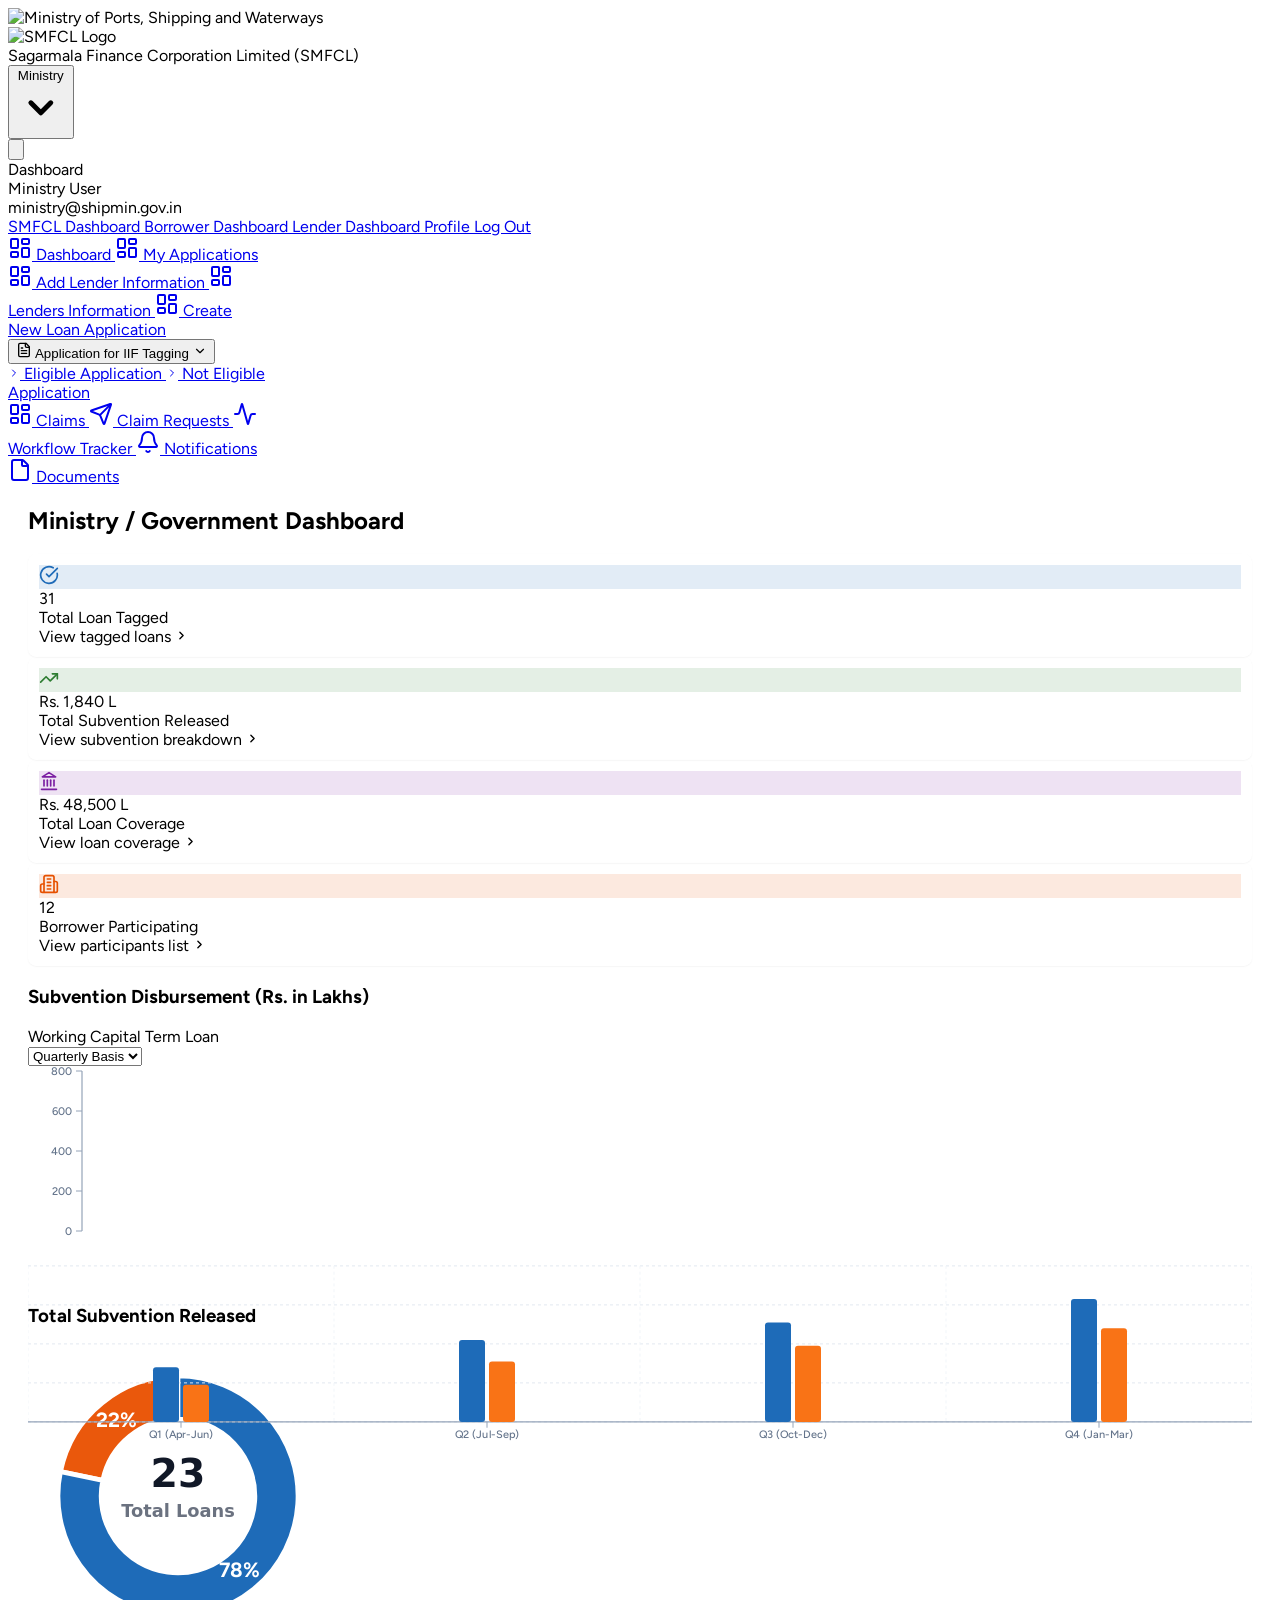
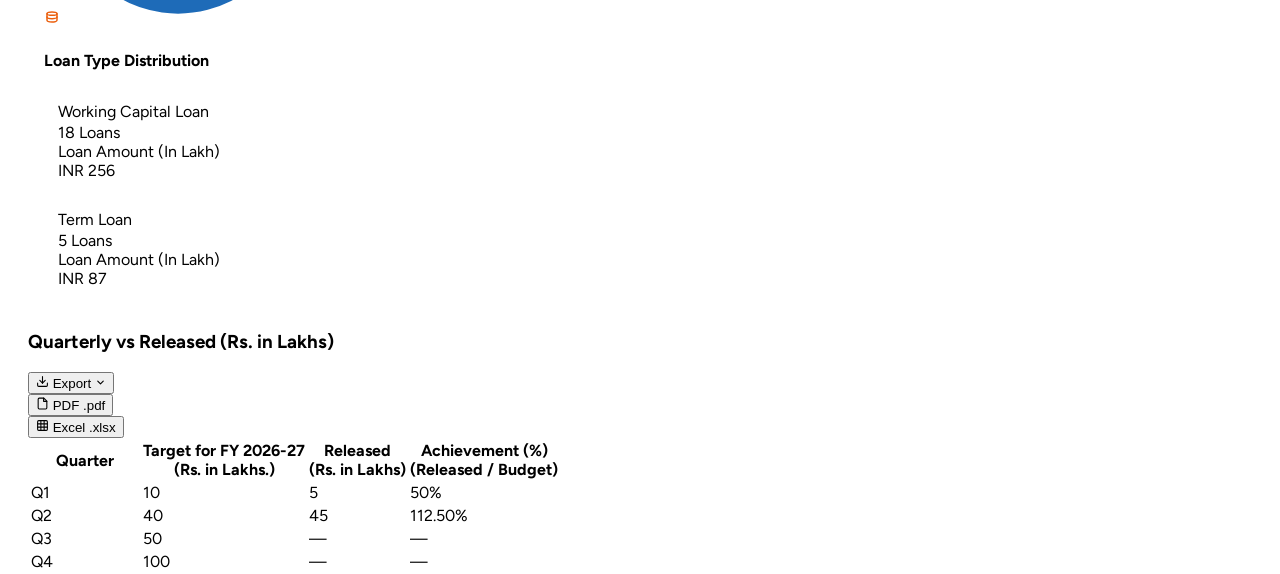
==== index.html @ 886bacbf "added new pending chart at borrower dashboard" ====
<!doctype html>
<html lang="en">
    <head>
        <meta charset="utf-8" />
        <meta name="viewport" content="width=device-width, initial-scale=1" />
        <meta name="csrf-token" content="WjepNDiWvouIq92q2qaLZO9udDKW2iGVQQvDmyNM" />
        <title>Sagarmala Finance Corporation Limited</title>
        <!-- Fonts -->
        <link rel="preconnect" href="https://fonts.googleapis.com" />
        <link rel="preconnect" href="https://fonts.gstatic.com" crossorigin />
        <link href="https://fonts.googleapis.com/css2?family=Figtree:wght@400;500;600;700&display=swap" rel="stylesheet" />
        <link rel="preconnect" href="https://fonts.bunny.net" />
        <link href="https://fonts.bunny.net/css?family=figtree:400,500,600&display=swap" rel="stylesheet" />

        <!-- Tailwind CSS & Alpine.js -->
        <script src="https://cdn.tailwindcss.com"></script>
        <script>
            tailwind.config = {
                theme: {
                    extend: {
                        colors: {
                            navy: {
                                900: '#0d2b55',
                            }
                        },
                        fontFamily: {
                            sans: ['Figtree', 'system-ui', '-apple-system', 'Segoe UI', 'Roboto', 'sans-serif'],
                        },
                        boxShadow: {
                            'xs': '0 1px 2px 0 rgba(0, 0, 0, 0.05)',
                        }
                    }
                }
            }
        </script>
        <script defer src="https://cdn.jsdelivr.net/npm/alpinejs@3.14.8/dist/cdn.min.js"></script>
        <style>
            [x-cloak] { display: none !important; }
            body { font-family: 'Figtree', system-ui, -apple-system, BlinkMacSystemFont, 'Segoe UI', Roboto, sans-serif; }
            #chartScrollContainer::-webkit-scrollbar {
                height: 10px;
            }
            #chartScrollContainer::-webkit-scrollbar-track {
                background: #e2e8f0;
                border-radius: 6px;
            }
            #chartScrollContainer::-webkit-scrollbar-thumb {
                background: #2563eb;
                border-radius: 6px;
                border: 2px solid #e2e8f0;
            }
            #chartScrollContainer::-webkit-scrollbar-thumb:hover {
                background: #1d4ed8;
            }
            #chartScrollContainer {
                scrollbar-width: auto;
                scrollbar-color: #2563eb #e2e8f0;
            }

            /* KPI Centered Data Modal Styles */
            .kpi-modal-backdrop {
                position: fixed;
                inset: 0;
                background-color: rgba(15, 23, 42, 0.65);
                backdrop-filter: blur(3px);
                z-index: 9999;
                display: none;
                align-items: center;
                justify-content: center;
                padding: 16px;
            }
            .kpi-modal-container {
                background: #ffffff;
                border-radius: 16px;
                width: 100%;
                max-width: 1080px;
                max-height: 90vh;
                display: flex;
                flex-direction: column;
                box-shadow: 0 25px 50px -12px rgba(15, 23, 42, 0.28), 0 0 0 1px rgba(15, 23, 42, 0.06);
                border: 1px solid #cbd5e1;
                overflow: hidden;
                animation: modalScaleUp 0.22s cubic-bezier(0.16, 1, 0.3, 1) forwards;
            }
            @keyframes modalScaleUp {
                from { opacity: 0; transform: scale(0.96) translateY(10px); }
                to { opacity: 1; transform: scale(1) translateY(0); }
            }
            .kpi-interactive-card {
                transition: all 0.2s cubic-bezier(0.16, 1, 0.3, 1) !important;
            }
            .kpi-interactive-card:hover {
                border-color: #0d2b55 !important;
                box-shadow: 0 10px 25px -5px rgba(13, 43, 85, 0.12), 0 8px 10px -6px rgba(13, 43, 85, 0.08) !important;
                transform: translateY(-2px);
            }
            .kpi-interactive-card:active {
                transform: translateY(0) scale(0.99);
            }
        </style>
                <link rel="stylesheet" href="responsive.css" />

    </head>

    <body class="font-sans antialiased">
        <div id="toast" class="custom-toast"></div>
        <div class="min-h-screen bg-gray-100">
            <nav x-data="{ open: false }" class="bg-white border-b border-gray-100">
                <!-- Primary Navigation Menu -->
                <div class="w-full mx-auto px-4 sm:px-6 lg:px-8">
                    <div class="flex justify-between items-center h-20">
                        <!-- Left: Ministry Logo -->
                        <div class="flex items-center">
                            <img
                                src="https://iifmdf.adgstaging.in/assets/images/ministry_logo.svg"
                                alt="Ministry of Ports, Shipping and Waterways"
                                class="h-14 sm:h-16 w-auto max-h-16 object-contain flex-shrink-0 select-none"
                            />
                        </div>

                        <!-- Right: SMFCL Logo + Title + Dropdown -->
                        <div class="flex items-center gap-4">
                            <!-- SMFCL Logo + Title -->
                            <div class="flex items-center gap-2.5">
                                <img
                                    src="https://iifmdf.adgstaging.in/assets/images/smfcl_logo.png"
                                    alt="SMFCL Logo"
                                    class="h-11 sm:h-12 w-auto max-h-12 object-contain flex-shrink-0 select-none"
                                />
                                <div>
                                    <span class="text-[#0d2b55] text-sm font-semibold hidden sm:inline-block tracking-tight">
                                        Sagarmala Finance Corporation Limited (SMFCL)
                                    </span>
                                </div>
                            </div>

                            <!-- Settings Dropdown -->
                            <div class="relative" x-data="{ open: false }" @click.outside="open = false" @close.stop="open = false">
                                <button
                                    @click="open = ! open"
                                    type="button"
                                    class="inline-flex items-center gap-1.5 px-3 py-1 border border-gray-300 rounded text-xs font-medium text-gray-700 bg-white hover:bg-gray-50 focus:outline-none transition ease-in-out duration-150 cursor-pointer shadow-xs"
                                >
                                    <span>Ministry</span>
                                    <svg class="h-3 w-3 text-gray-500 transition-transform duration-200" :class="{'rotate-180': open}" xmlns="http://www.w3.org/2000/svg" viewBox="0 0 20 20" fill="currentColor">
                                        <path fill-rule="evenodd" d="M5.293 7.293a1 1 0 011.414 0L10 10.586l3.293-3.293a1 1 0 111.414 1.414l-4 4a1 1 0 01-1.414 0l-4-4a1 1 0 010-1.414z" clip-rule="evenodd" />
                                    </svg>
                                </button>

                                <div
                                    x-show="open"
                                    x-transition:enter="transition ease-out duration-200"
                                    x-transition:enter-start="opacity-0 scale-95"
                                    x-transition:enter-end="opacity-100 scale-100"
                                    x-transition:leave="transition ease-in duration-75"
                                    x-transition:leave-start="opacity-100 scale-100"
                                    x-transition:leave-end="opacity-0 scale-95"
                                    class="absolute z-50 mt-2 w-48 rounded-md shadow-lg end-0"
                                    style="display: none"
                                    @click="open = false"
                                >
                                    <div class="rounded-md ring-1 ring-black ring-opacity-5 py-1 bg-white border border-gray-100">
                                        <a
                                            class="block w-full px-4 py-2 text-start text-xs leading-5 text-gray-700 hover:bg-gray-100 focus:outline-none transition duration-150 ease-in-out font-medium"
                                            href="smfcl_dashboard.html"
                                        >
                                            SMFCL Dashboard
                                        </a>
                                        <a
                                            class="block w-full px-4 py-2 text-start text-xs leading-5 text-gray-700 hover:bg-gray-100 focus:outline-none transition duration-150 ease-in-out font-medium"
                                            href="borrower_dashboard.html"
                                        >
                                            Borrower Dashboard
                                        </a>
                                        <a
                                            class="block w-full px-4 py-2 text-start text-xs leading-5 text-gray-700 hover:bg-gray-100 focus:outline-none transition duration-150 ease-in-out font-medium"
                                            href="Lender_dashboard.html"
                                        >
                                            Lender Dashboard
                                        </a>
                                        <div class="border-t border-gray-100 my-1"></div>
                                        <a
                                            class="block w-full px-4 py-2 text-start text-xs leading-5 text-gray-700 hover:bg-gray-100 focus:outline-none transition duration-150 ease-in-out"
                                            href="javascript:void(0)"
                                        >
                                            Profile
                                        </a>
                                        <a
                                            class="block w-full px-4 py-2 text-start text-xs leading-5 text-gray-700 hover:bg-gray-100 focus:outline-none transition duration-150 ease-in-out"
                                            href="javascript:void(0)"
                                        >
                                            Log Out
                                        </a>
                                    </div>
                                </div>
                            </div>
                        </div>
                        <!-- Hamburger -->
                        <div class="-me-2 flex items-center sm:hidden">
                            <button
                                @click="open = ! open"
                                class="inline-flex items-center justify-center p-2 rounded-md text-gray-400 hover:text-gray-500 hover:bg-gray-100 focus:outline-none focus:bg-gray-100 focus:text-gray-500 transition duration-150 ease-in-out"
                            >
                                <svg class="h-6 w-6" stroke="currentColor" fill="none" viewBox="0 0 24 24">
                                    <path
                                        :class="{'hidden': open, 'inline-flex': ! open }"
                                        class="inline-flex"
                                        stroke-linecap="round"
                                        stroke-linejoin="round"
                                        stroke-width="2"
                                        d="M4 6h16M4 12h16M4 18h16"
                                    />
                                    <path
                                        :class="{'hidden': ! open, 'inline-flex': open }"
                                        class="hidden"
                                        stroke-linecap="round"
                                        stroke-linejoin="round"
                                        stroke-width="2"
                                        d="M6 18L18 6M6 6l12 12"
                                    />
                                </svg>
                            </button>
                        </div>
                    </div>
                </div>
                <!-- Responsive Navigation Menu -->
                <div :class="{'block': open, 'hidden': ! open}" class="hidden sm:hidden">
                    <div class="pt-2 pb-3 space-y-1">Dashboard</div>
                    <!-- Responsive Settings Options -->
                    <div class="pt-4 pb-1 border-t border-gray-200">
                        <div class="px-4">
                            <div class="font-medium text-base text-gray-800">Ministry User</div>
                            <div class="font-medium text-sm text-gray-500">ministry@shipmin.gov.in</div>
                        </div>
                        <div class="mt-3 space-y-1">
                            <a
                                class="block w-full ps-3 pe-4 py-2 border-l-4 border-transparent text-start text-base font-medium text-gray-600 hover:text-gray-800 hover:bg-gray-50 hover:border-gray-300 focus:outline-none focus:text-gray-800 focus:bg-gray-50 focus:border-gray-300 transition duration-150 ease-in-out font-semibold"
                                href="smfcl_dashboard.html"
                            >
                                SMFCL Dashboard
                            </a>
                            <a
                                class="block w-full ps-3 pe-4 py-2 border-l-4 border-transparent text-start text-base font-medium text-gray-600 hover:text-gray-800 hover:bg-gray-50 hover:border-gray-300 focus:outline-none focus:text-gray-800 focus:bg-gray-50 focus:border-gray-300 transition duration-150 ease-in-out font-semibold"
                                href="borrower_dashboard.html"
                            >
                                Borrower Dashboard
                            </a>
                            <a
                                class="block w-full ps-3 pe-4 py-2 border-l-4 border-transparent text-start text-base font-medium text-gray-600 hover:text-gray-800 hover:bg-gray-50 hover:border-gray-300 focus:outline-none focus:text-gray-800 focus:bg-gray-50 focus:border-gray-300 transition duration-150 ease-in-out font-semibold"
                                href="Lender_dashboard.html"
                            >
                                Lender Dashboard
                            </a>
                            <a
                                class="block w-full ps-3 pe-4 py-2 border-l-4 border-transparent text-start text-base font-medium text-gray-600 hover:text-gray-800 hover:bg-gray-50 hover:border-gray-300 focus:outline-none focus:text-gray-800 focus:bg-gray-50 focus:border-gray-300 transition duration-150 ease-in-out"
                                href="javascript:void(0)"
                            >
                                Profile
                            </a>
                            <a
                                class="block w-full ps-3 pe-4 py-2 border-l-4 border-transparent text-start text-base font-medium text-gray-600 hover:text-gray-800 hover:bg-gray-50 hover:border-gray-300 focus:outline-none focus:text-gray-800 focus:bg-gray-50 focus:border-gray-300 transition duration-150 ease-in-out"
                                href="javascript:void(0)"
                            >
                                Log Out
                            </a>
                        </div>
                    </div>
                </div>
            </nav>
            <div class="flex min-h-[calc(100vh-5rem)]">
                <!-- Left Sidebar -->
                <aside class="w-[300px] min-h-[calc(100vh-5rem)] bg-[#0d2b55] text-white flex-shrink-0">
                    <!-- <nav class="w-64 bg-gray-800 min-h-screen text-white"> -->
                    <div class="flex-1 p-3 space-y-0.5 overflow-y-auto">
                        <a
                            href="ministry_dashboard.html"
                            class="flex items-center gap-3 px-3 py-2.5 rounded-lg text-sm font-medium transition-colors bg-white/20 text-white"
                        >
                            <svg
                                xmlns="http://www.w3.org/2000/svg"
                                width="24"
                                height="24"
                                viewBox="0 0 24 24"
                                fill="none"
                                stroke="currentColor"
                                stroke-width="2"
                                stroke-linecap="round"
                                stroke-linejoin="round"
                                data-lucide="layout-dashboard"
                                aria-hidden="true"
                                class="lucide lucide-layout-dashboard w-4 h-4 flex-shrink-0"
                            >
                                <rect width="7" height="9" x="3" y="3" rx="1"></rect>
                                <rect width="7" height="5" x="14" y="3" rx="1"></rect>
                                <rect width="7" height="9" x="14" y="12" rx="1"></rect>
                                <rect width="7" height="5" x="3" y="16" rx="1"></rect>
                            </svg>
                            <span class="flex-1">Dashboard</span>
                        </a>

                        <a
                            href="javascript:void(0)"
                            class="flex items-center gap-3 px-3 py-2.5 rounded-lg text-sm font-medium transition-colors text-white hover:bg-white/10"
                        >
                            <svg
                                xmlns="http://www.w3.org/2000/svg"
                                width="24"
                                height="24"
                                viewBox="0 0 24 24"
                                fill="none"
                                stroke="currentColor"
                                stroke-width="2"
                                stroke-linecap="round"
                                stroke-linejoin="round"
                                data-lucide="layout-dashboard"
                                aria-hidden="true"
                                class="lucide lucide-layout-dashboard w-4 h-4 flex-shrink-0"
                            >
                                <rect width="7" height="9" x="3" y="3" rx="1"></rect>
                                <rect width="7" height="5" x="14" y="3" rx="1"></rect>
                                <rect width="7" height="9" x="14" y="12" rx="1"></rect>
                                <rect width="7" height="5" x="3" y="16" rx="1"></rect>
                            </svg>
                            <span class="flex-1">My Applications</span>
                        </a>

                        <a
                            href="javascript:void(0)"
                            class="flex items-center gap-3 px-3 py-2.5 rounded-lg text-sm font-medium transition-colors text-white hover:bg-white/10"
                        >
                            <svg
                                xmlns="http://www.w3.org/2000/svg"
                                width="24"
                                height="24"
                                viewBox="0 0 24 24"
                                fill="none"
                                stroke="currentColor"
                                stroke-width="2"
                                stroke-linecap="round"
                                stroke-linejoin="round"
                                data-lucide="layout-dashboard"
                                aria-hidden="true"
                                class="lucide lucide-layout-dashboard w-4 h-4 flex-shrink-0"
                            >
                                <rect width="7" height="9" x="3" y="3" rx="1"></rect>
                                <rect width="7" height="5" x="14" y="3" rx="1"></rect>
                                <rect width="7" height="9" x="14" y="12" rx="1"></rect>
                                <rect width="7" height="5" x="3" y="16" rx="1"></rect>
                            </svg>
                            <span class="flex-1">Add Lender Information</span>
                        </a>

                        <a
                            href="javascript:void(0)"
                            class="flex items-center gap-3 px-3 py-2.5 rounded-lg text-sm font-medium transition-colors text-white hover:bg-white/10"
                        >
                            <svg
                                xmlns="http://www.w3.org/2000/svg"
                                width="24"
                                height="24"
                                viewBox="0 0 24 24"
                                fill="none"
                                stroke="currentColor"
                                stroke-width="2"
                                stroke-linecap="round"
                                stroke-linejoin="round"
                                data-lucide="layout-dashboard"
                                aria-hidden="true"
                                class="lucide lucide-layout-dashboard w-4 h-4 flex-shrink-0"
                            >
                                <rect width="7" height="9" x="3" y="3" rx="1"></rect>
                                <rect width="7" height="5" x="14" y="3" rx="1"></rect>
                                <rect width="7" height="9" x="14" y="12" rx="1"></rect>
                                <rect width="7" height="5" x="3" y="16" rx="1"></rect>
                            </svg>
                            <span class="flex-1">Lenders Information</span>
                        </a>

                        <a
                            href="javascript:void(0)"
                            class="flex items-center gap-3 px-3 py-2.5 rounded-lg text-sm font-medium transition-colors text-white hover:bg-white/10"
                        >
                            <svg
                                xmlns="http://www.w3.org/2000/svg"
                                width="24"
                                height="24"
                                viewBox="0 0 24 24"
                                fill="none"
                                stroke="currentColor"
                                stroke-width="2"
                                stroke-linecap="round"
                                stroke-linejoin="round"
                                data-lucide="layout-dashboard"
                                aria-hidden="true"
                                class="lucide lucide-layout-dashboard w-4 h-4 flex-shrink-0"
                            >
                                <rect width="7" height="9" x="3" y="3" rx="1"></rect>
                                <rect width="7" height="5" x="14" y="3" rx="1"></rect>
                                <rect width="7" height="9" x="14" y="12" rx="1"></rect>
                                <rect width="7" height="5" x="3" y="16" rx="1"></rect>
                            </svg>
                            <span class="flex-1">Create New Loan Application</span>
                        </a>

                        <div>
                            <button
                                id="appMenuBtn"
                                class="w-full flex items-center text-sm gap-3 px-3 py-2.5 rounded-lg mb-0.5 text-left transition-colors text-white hover:bg-white/10 cursor-pointer"
                            >
                                <span class="flex-shrink-0">
                                    <svg
                                        xmlns="http://www.w3.org/2000/svg"
                                        width="16"
                                        height="16"
                                        viewBox="0 0 24 24"
                                        fill="none"
                                        stroke="currentColor"
                                        stroke-width="2"
                                        stroke-linecap="round"
                                        stroke-linejoin="round"
                                        class="lucide lucide-file-text"
                                    >
                                        <path d="M15 2H6a2 2 0 0 0-2 2v16a2 2 0 0 0 2 2h12a2 2 0 0 0 2-2V7Z"></path>
                                        <path d="M14 2v4a2 2 0 0 0 2 2h4"></path>
                                        <path d="M10 9H8"></path>
                                        <path d="M16 13H8"></path>
                                        <path d="M16 17H8"></path>
                                    </svg>
                                </span>
                                <span class="text-sm flex-1 truncate">Application for IIF Tagging</span>
                                <svg
                                    id="appArrow"
                                    xmlns="http://www.w3.org/2000/svg"
                                    width="14"
                                    height="14"
                                    viewBox="0 0 24 24"
                                    fill="none"
                                    stroke="currentColor"
                                    stroke-width="2"
                                    stroke-linecap="round"
                                    stroke-linejoin="round"
                                    class="lucide lucide-chevron-down transition-transform rotate-180"
                                >
                                    <path d="m6 9 6 6 6-6"></path>
                                </svg>
                            </button>
                            <div id="appSubmenu" class="ml-6 mb-1">
                                <a
                                    href="javascript:void(0)"
                                    class="w-full flex items-center gap-2 px-3 py-2 rounded-lg text-left text-sm transition-colors text-blue-200 hover:bg-white/10"
                                >
                                    <svg
                                        xmlns="http://www.w3.org/2000/svg"
                                        width="12"
                                        height="12"
                                        viewBox="0 0 24 24"
                                        fill="none"
                                        stroke="currentColor"
                                        stroke-width="2"
                                        stroke-linecap="round"
                                        stroke-linejoin="round"
                                        class="lucide lucide-chevron-right"
                                    >
                                        <path d="m9 18 6-6-6-6"></path>
                                    </svg>
                                    Eligible Application
                                </a>
                                <a
                                    href="javascript:void(0)"
                                    class="w-full flex items-center gap-2 px-3 py-2 rounded-lg text-left text-sm transition-colors text-blue-200 hover:bg-white/10"
                                >
                                    <svg
                                        xmlns="http://www.w3.org/2000/svg"
                                        width="12"
                                        height="12"
                                        viewBox="0 0 24 24"
                                        fill="none"
                                        stroke="currentColor"
                                        stroke-width="2"
                                        stroke-linecap="round"
                                        stroke-linejoin="round"
                                        class="lucide lucide-chevron-right"
                                    >
                                        <path d="m9 18 6-6-6-6"></path>
                                    </svg>
                                    Not Eligible Application
                                </a>
                            </div>
                        </div>

                        <a
                            href="javascript:void(0)"
                            class="hidden flex items-center gap-3 px-3 py-2.5 rounded-lg text-sm font-medium transition-colors text-white"
                        >
                            <svg
                                xmlns="http://www.w3.org/2000/svg"
                                width="24"
                                height="24"
                                viewBox="0 0 24 24"
                                fill="none"
                                stroke="currentColor"
                                stroke-width="2"
                                stroke-linecap="round"
                                stroke-linejoin="round"
                                data-lucide="layout-dashboard"
                                aria-hidden="true"
                                class="lucide lucide-layout-dashboard w-4 h-4 flex-shrink-0"
                            >
                                <rect width="7" height="9" x="3" y="3" rx="1"></rect>
                                <rect width="7" height="5" x="14" y="3" rx="1"></rect>
                                <rect width="7" height="9" x="14" y="12" rx="1"></rect>
                                <rect width="7" height="5" x="3" y="16" rx="1"></rect>
                            </svg>
                            <span class="flex-1">Claims</span>
                        </a>

                        <a
                            href="#"
                            class="hidden flex items-center gap-3 px-3 py-2.5 rounded-lg text-sm font-medium transition-colors text-white"
                        >
                            <svg
                                xmlns="http://www.w3.org/2000/svg"
                                width="24"
                                height="24"
                                viewBox="0 0 24 24"
                                fill="none"
                                stroke="currentColor"
                                stroke-width="2"
                                stroke-linecap="round"
                                stroke-linejoin="round"
                                data-lucide="send"
                                aria-hidden="true"
                                class="lucide lucide-send w-4 h-4 flex-shrink-0"
                            >
                                <path
                                    d="M14.536 21.686a.5.5 0 0 0 .937-.024l6.5-19a.496.496 0 0 0-.635-.635l-19 6.5a.5.5 0 0 0-.024.937l7.93 3.18a2 2 0 0 1 1.112 1.11z"
                                ></path>
                                <path d="m21.854 2.147-10.94 10.939"></path>
                            </svg>
                            <span class="flex-1">Claim Requests</span>
                        </a>
                        <a
                            href="#"
                            class="hidden flex items-center gap-3 px-3 py-2.5 rounded-lg text-sm font-medium transition-colors text-white"
                        >
                            <svg
                                xmlns="http://www.w3.org/2000/svg"
                                width="24"
                                height="24"
                                viewBox="0 0 24 24"
                                fill="none"
                                stroke="currentColor"
                                stroke-width="2"
                                stroke-linecap="round"
                                stroke-linejoin="round"
                                data-lucide="activity"
                                aria-hidden="true"
                                class="lucide lucide-activity w-4 h-4 flex-shrink-0"
                            >
                                <path
                                    d="M22 12h-2.48a2 2 0 0 0-1.93 1.46l-2.35 8.36a.25.25 0 0 1-.48 0L9.24 2.18a.25.25 0 0 0-.48 0l-2.35 8.36A2 2 0 0 1 4.49 12H2"
                                ></path>
                            </svg>
                            <span class="flex-1">Workflow Tracker</span>
                        </a>
                        <a
                            href="#"
                            class="hidden flex items-center gap-3 px-3 py-2.5 rounded-lg text-sm font-medium transition-colors text-white"
                        >
                            <svg
                                xmlns="http://www.w3.org/2000/svg"
                                width="24"
                                height="24"
                                viewBox="0 0 24 24"
                                fill="none"
                                stroke="currentColor"
                                stroke-width="2"
                                stroke-linecap="round"
                                stroke-linejoin="round"
                                data-lucide="bell"
                                aria-hidden="true"
                                class="lucide lucide-bell w-4 h-4 flex-shrink-0"
                            >
                                <path d="M10.268 21a2 2 0 0 0 3.464 0"></path>
                                <path
                                    d="M3.262 15.326A1 1 0 0 0 4 17h16a1 1 0 0 0 .74-1.673C19.41 13.956 18 12.499 18 8A6 6 0 0 0 6 8c0 4.499-1.411 5.956-2.738 7.326"
                                ></path>
                            </svg>
                            <span class="flex-1">Notifications</span>
                        </a>
                        <a
                            href="#"
                            class="hidden flex items-center gap-3 px-3 py-2.5 rounded-lg text-sm font-medium transition-colors text-white"
                        >
                            <svg
                                xmlns="http://www.w3.org/2000/svg"
                                width="24"
                                height="24"
                                viewBox="0 0 24 24"
                                fill="none"
                                stroke="currentColor"
                                stroke-width="2"
                                stroke-linecap="round"
                                stroke-linejoin="round"
                                data-lucide="file"
                                aria-hidden="true"
                                class="lucide lucide-file w-4 h-4 flex-shrink-0"
                            >
                                <path
                                    d="M6 22a2 2 0 0 1-2-2V4a2 2 0 0 1 2-2h8a2.4 2.4 0 0 1 1.704.706l3.588 3.588A2.4 2.4 0 0 1 20 8v12a2 2 0 0 1-2 2z"
                                ></path>
                                <path d="M14 2v5a1 1 0 0 0 1 1h5"></path>
                            </svg>
                            <span class="flex-1">Documents</span>
                        </a>
                    </div>

                    <script>
                        const appBtn = document.getElementById('appMenuBtn');
                        const appSubmenu = document.getElementById('appSubmenu');
                        const appArrow = document.getElementById('appArrow');

                        if (appBtn && appSubmenu) {
                            appBtn.addEventListener('click', () => {
                                appSubmenu.classList.toggle('hidden');
                                if (appArrow) appArrow.classList.toggle('rotate-180');
                            });
                        }
                    </script>
                </aside>
                <!-- Page Content -->
                <main class="w-full flex-1 min-w-0 min-h-[calc(100vh-5rem)] flex flex-col justify-between px-6 pt-6 pb-2 overflow-y-auto">
                    <div class="space-y-6 flex-1">
                            <!-- Page Title Bar -->
                            <div class="flex items-start justify-between">
                                <div>
                                    <h2 class="text-xl font-bold text-gray-800">Ministry / Government Dashboard</h2>
                                   
                                </div>
                               
                            </div>

                            <!-- Metric Cards Grid -->
                            <div class="grid grid-cols-2 lg:grid-cols-4 gap-4 px-2">
                                <!-- Card 1: Total Loan Tagged -->
                                <div onclick="openKpiModal('tagged')" class="kpi-interactive-card bg-white rounded-xl border border-gray-200 p-5 cursor-pointer group select-none flex flex-col justify-between" title="Click to view all Tagged Loans">
                                    <div>
                                        <div class="w-10 h-10 rounded-lg flex items-center justify-center mb-3 transition-transform group-hover:scale-110" style="background: rgba(30, 107, 184, 0.125); color: rgb(30, 107, 184);">
                                            <svg xmlns="http://www.w3.org/2000/svg" width="20" height="20" viewBox="0 0 24 24" fill="none" stroke="currentColor" stroke-width="2" stroke-linecap="round" stroke-linejoin="round" class="lucide lucide-circle-check-big"><path d="M21.801 10A10 10 0 1 1 17 3.335"></path><path d="m9 11 3 3L22 4"></path></svg>
                                        </div>
                                        <div class="text-2xl font-bold text-gray-900 mb-0.5">31</div>
                                        <div class="text-sm font-medium text-gray-700">Total Loan Tagged</div>
                                    </div>
                                    <div class="mt-3 pt-2.5 border-t border-gray-100 flex items-center justify-between text-xs font-semibold text-[#0d2b55] group-hover:text-blue-700">
                                        <span>View tagged loans</span>
                                        <svg xmlns="http://www.w3.org/2000/svg" width="13" height="13" viewBox="0 0 24 24" fill="none" stroke="currentColor" stroke-width="2.5" stroke-linecap="round" stroke-linejoin="round" class="group-hover:translate-x-1 transition-transform"><polyline points="9 18 15 12 9 6"></polyline></svg>
                                    </div>
                                </div>

                                <!-- Card 2: Total Subvention Released -->
                                <div onclick="openKpiModal('subvention')" class="kpi-interactive-card bg-white rounded-xl border border-gray-200 p-5 cursor-pointer group select-none flex flex-col justify-between" title="Click to view Subvention Released Details">
                                    <div>
                                        <div class="w-10 h-10 rounded-lg flex items-center justify-center mb-3 transition-transform group-hover:scale-110" style="background: rgba(46, 125, 50, 0.125); color: rgb(46, 125, 50);">
                                            <svg xmlns="http://www.w3.org/2000/svg" width="20" height="20" viewBox="0 0 24 24" fill="none" stroke="currentColor" stroke-width="2" stroke-linecap="round" stroke-linejoin="round" class="lucide lucide-trending-up"><polyline points="22 7 13.5 15.5 8.5 10.5 2 17"></polyline><polyline points="16 7 22 7 22 13"></polyline></svg>
                                        </div>
                                        <div class="text-2xl font-bold text-gray-900 mb-0.5">Rs. 1,840 L</div>
                                        <div class="text-sm font-medium text-gray-700">Total Subvention Released</div>
                                    </div>
                                    <div class="mt-3 pt-2.5 border-t border-gray-100 flex items-center justify-between text-xs font-semibold text-emerald-700 group-hover:text-emerald-800">
                                        <span>View subvention breakdown</span>
                                        <svg xmlns="http://www.w3.org/2000/svg" width="13" height="13" viewBox="0 0 24 24" fill="none" stroke="currentColor" stroke-width="2.5" stroke-linecap="round" stroke-linejoin="round" class="group-hover:translate-x-1 transition-transform"><polyline points="9 18 15 12 9 6"></polyline></svg>
                                    </div>
                                </div>

                                <!-- Card 3: Total Loan Coverage -->
                                <div onclick="openKpiModal('coverage')" class="kpi-interactive-card bg-white rounded-xl border border-gray-200 p-5 cursor-pointer group select-none flex flex-col justify-between" title="Click to view Total Loan Coverage">
                                    <div>
                                        <div class="w-10 h-10 rounded-lg flex items-center justify-center mb-3 transition-transform group-hover:scale-110" style="background: rgba(123, 31, 162, 0.125); color: rgb(123, 31, 162);">
                                            <svg xmlns="http://www.w3.org/2000/svg" width="20" height="20" viewBox="0 0 24 24" fill="none" stroke="currentColor" stroke-width="2" stroke-linecap="round" stroke-linejoin="round" class="lucide lucide-landmark"><line x1="3" x2="21" y1="22" y2="22"></line><line x1="6" x2="6" y1="18" y2="11"></line><line x1="10" x2="10" y1="18" y2="11"></line><line x1="14" x2="14" y1="18" y2="11"></line><line x1="18" x2="18" y1="18" y2="11"></line><polygon points="12 2 20 7 4 7"></polygon></svg>
                                        </div>
                                        <div class="text-2xl font-bold text-gray-900 mb-0.5">Rs. 48,500 L</div>
                                        <div class="text-sm font-medium text-gray-700">Total Loan Coverage</div>
                                    </div>
                                    <div class="mt-3 pt-2.5 border-t border-gray-100 flex items-center justify-between text-xs font-semibold text-purple-700 group-hover:text-purple-800">
                                        <span>View loan coverage</span>
                                        <svg xmlns="http://www.w3.org/2000/svg" width="13" height="13" viewBox="0 0 24 24" fill="none" stroke="currentColor" stroke-width="2.5" stroke-linecap="round" stroke-linejoin="round" class="group-hover:translate-x-1 transition-transform"><polyline points="9 18 15 12 9 6"></polyline></svg>
                                    </div>
                                </div>

                                <!-- Card 4: Borrower Participating -->
                                <div onclick="openKpiModal('borrowers')" class="kpi-interactive-card bg-white rounded-xl border border-gray-200 p-5 cursor-pointer group select-none flex flex-col justify-between" title="Click to view Participating Borrowers">
                                    <div>
                                        <div class="w-10 h-10 rounded-lg flex items-center justify-center mb-3 transition-transform group-hover:scale-110" style="background: rgba(230, 81, 0, 0.125); color: rgb(230, 81, 0);">
                                            <svg xmlns="http://www.w3.org/2000/svg" width="20" height="20" viewBox="0 0 24 24" fill="none" stroke="currentColor" stroke-width="2" stroke-linecap="round" stroke-linejoin="round" class="lucide lucide-building2"><path d="M6 22V4a2 2 0 0 1 2-2h8a2 2 0 0 1 2 2v18Z"></path><path d="M6 12H4a2 2 0 0 0-2 2v6a2 2 0 0 0 2 2h2"></path><path d="M18 9h2a2 2 0 0 1 2 2v9a2 2 0 0 1-2 2h-2"></path><path d="M10 6h4"></path><path d="M10 10h4"></path><path d="M10 14h4"></path><path d="M10 18h4"></path></svg>
                                        </div>
                                        <div class="text-2xl font-bold text-gray-900 mb-0.5">12</div>
                                        <div class="text-sm font-medium text-gray-700">Borrower Participating</div>
                                    </div>
                                    <div class="mt-3 pt-2.5 border-t border-gray-100 flex items-center justify-between text-xs font-semibold text-orange-700 group-hover:text-orange-800">
                                        <span>View participants list</span>
                                        <svg xmlns="http://www.w3.org/2000/svg" width="13" height="13" viewBox="0 0 24 24" fill="none" stroke="currentColor" stroke-width="2.5" stroke-linecap="round" stroke-linejoin="round" class="group-hover:translate-x-1 transition-transform"><polyline points="9 18 15 12 9 6"></polyline></svg>
                                    </div>
                                </div>
                            </div>

                            <!-- Charts Grid -->
                            <div class="grid grid-cols-1 lg:grid-cols-2 gap-6">
                                <!-- Card 1: Subvention Disbursement Bar Chart with Dropdown & Dual Series -->
                                <div class="bg-white rounded-xl border border-gray-200 p-5">
                                    <div class="flex flex-col sm:flex-row sm:items-center justify-between gap-3 mb-4">
                                        <div>
                                            <h3 class="font-semibold text-gray-800 text-sm whitespace-nowrap">
                                                Subvention Disbursement (Rs. in Lakhs)
                                            </h3>
                                            <div class="flex items-center gap-4 text-xs text-gray-500 mt-1">
                                                <span class="flex items-center gap-1.5"><span class="w-2.5 h-2.5 rounded-full inline-block" style="background-color: #1e6bb8;"></span> Working Capital</span>
                                                <span class="flex items-center gap-1.5"><span class="w-2.5 h-2.5 rounded-full inline-block" style="background-color: #f97316;"></span> Term Loan</span>
                                            </div>
                                        </div>
                                        <div class="flex items-center gap-2 flex-shrink-0">
                                            <select id="subventionSelect" class="text-xs border border-gray-300 rounded-md px-2.5 py-1.5 bg-white text-gray-700 font-medium shadow-sm hover:border-gray-400 focus:outline-none focus:ring-2 focus:ring-blue-500 focus:border-blue-500 cursor-pointer">
                                                <option value="quarterly" selected="">Quarterly Basis</option>
                                                <option value="monthly">Monthly Basis</option>
                                                <option value="yearly">Yearly Basis</option>
                                            </select>
                                        </div>
                                    </div>
                                    <div class="relative w-full flex items-start" style="height: 220px;">
                                        <!-- Pinned Fixed Y-Axis on the left (never scrolls away) -->
                                        <div class="flex-shrink-0 relative select-none" style="width: 55px; height: 195px;">
                                            <svg id="chartYAxisSvg" class="w-full h-full overflow-visible" viewBox="0 0 55 200" preserveAspectRatio="none">
                                                <g id="chartYAxisFixed"></g>
                                            </svg>
                                        </div>
                                        <!-- Horizontally Scrollable Chart Area for Grid, Bars, and X-Axis -->
                                        <div id="chartScrollContainer" class="flex-1 overflow-x-hidden overflow-y-hidden relative select-none" style="height: 220px;">
                                            <svg id="subventionChartSvg" class="overflow-visible block" style="height: 195px;" viewBox="0 0 460 200" preserveAspectRatio="none">
                                                <!-- Grid Group -->
                                                <g id="chartGrid"></g>
                                                <!-- X Axis Ticks -->
                                                <g id="chartXAxis"></g>
                                                <!-- Bars Group -->
                                                <g id="chartBars"></g>
                                            </svg>
                                            <!-- Tooltip Box -->
                                            <div id="subventionTooltip" class="absolute pointer-events-none z-30 bg-white" style="display: none; opacity: 0; padding: 8px 12px; border: 1px solid #cbd5e1; border-radius: 6px; box-shadow: 0 4px 12px rgba(0,0,0,0.12); font-family: sans-serif; white-space: nowrap;">
                                                <div id="tooltipLabel" class="text-xs font-semibold text-gray-800 mb-1"></div>
                                                <div id="tooltipValue" class="text-xs font-bold"></div>
                                            </div>
                                        </div>
                                    </div>
                                </div>

                                <!-- Card 2: Loan Type Distribution -->
                                <div class="bg-white rounded-xl border border-gray-200 p-5 flex flex-col justify-between">
                                    <div>
                                        <h3 class="font-bold text-gray-900 text-base mb-3.5">Total Subvention Released
</h3>
                                        <div class="flex flex-col sm:flex-row items-center justify-between gap-6 sm:gap-8 w-full">
                                            <!-- Left: Donut Chart -->
                                            <div class="flex-shrink-0 flex items-center justify-center w-full sm:w-auto py-1">
                                                <div class="relative flex-shrink-0" style="width: 300px; height: 250px;">
                                                    <svg class="w-full h-full select-none drop-shadow-xs" viewBox="0 0 160 160">
                                                        <!-- Orange Slice: Term Loan (22%) -->
                                                        <path d="M 17.34 66.98 A 64 64 0 0 1 80 16 L 80 39 A 41 41 0 0 0 39.86 71.66 Z" fill="#ea580c" stroke="#ffffff" stroke-width="2.5" class="transition-all hover:opacity-90 cursor-pointer">
                                                            <title>Term Loan: 5 loans (22%)</title>
                                                        </path>
                                                        <!-- Blue Slice: Working Capital Loan (78%) -->
                                                        <path d="M 80 16 A 64 64 0 1 1 17.34 66.98 L 39.86 71.66 A 41 41 0 1 0 80 39 Z" fill="#1e6bb8" stroke="#ffffff" stroke-width="2.5" class="transition-all hover:opacity-90 cursor-pointer">
                                                            <title>Working Capital Loan: 18 loans (78%)</title>
                                                        </path>
                                                        <!-- Percentage Labels on Slices -->
                                                        <text x="47" y="43" fill="#ffffff" font-size="11" font-weight="bold" text-anchor="middle" style="pointer-events: none;">22%</text>
                                                        <text x="113" y="123" fill="#ffffff" font-size="11" font-weight="bold" text-anchor="middle" style="pointer-events: none;">78%</text>
                                                        <!-- Donut Center Hole -->
                                                        <circle cx="80" cy="80" r="39.5" fill="#ffffff"></circle>
                                                        <text x="80" y="75" fill="#111827" font-size="21" font-weight="bold" text-anchor="middle" font-family="system-ui, -apple-system, sans-serif">23</text>
                                                        <text x="80" y="91" fill="#6b7280" font-size="9.5" font-weight="600" text-anchor="middle" font-family="system-ui, -apple-system, sans-serif">Total Loans</text>
                                                    </svg>
                                                </div>
                                            </div>

                                            <!-- Right: Stat Summary Card (Compact, Cool & Premium Stripes) -->
                                            <div class="flex-1 w-full min-w-0 bg-[#fff8f3] border border-[#fde8d7] rounded-2xl shadow-xs" style="max-width: 370px; padding: 14px 16px;">
                                                <!-- Header with Circular Badge & Orange Title -->
                                                <div class="flex items-center gap-2.5" style="margin-bottom: 12px;">
                                                    <div class="w-8 h-8 rounded-full bg-[#ffe5d3] flex items-center justify-center flex-shrink-0">
                                                        <svg width="16" height="16" viewBox="0 0 24 24" fill="none" stroke="#eb5e0c" stroke-width="2.2" stroke-linecap="round" stroke-linejoin="round">
                                                            <ellipse cx="12" cy="5.5" rx="7.5" ry="2.5"></ellipse>
                                                            <path d="M4.5 5.5v5c0 1.38 3.36 2.5 7.5 2.5s7.5-1.12 7.5-2.5v-5"></path>
                                                            <path d="M4.5 10.5v5c0 1.38 3.36 2.5 7.5 2.5s7.5-1.12 7.5-2.5v-5"></path>
                                                        </svg>
                                                    </div>
                                                    <h4 class="font-bold text-sm sm:text-[15px] text-[#eb5e0c] tracking-tight">Loan Type Distribution</h4>
                                                </div>

                                                <!-- Small, Sleek Stripe Cards -->
                                                <div class="flex flex-col">
                                                    <!-- Stripe 1: Working Capital Loan -->
                                                    <div class="bg-white rounded-xl border border-[#f0f2f5] shadow-2xs hover:border-[#fde8d7] transition-all flex items-center justify-between gap-3" style="margin-bottom: 10px; padding: 10px 14px;">
                                                        <div class="min-w-0">
                                                            <div class="font-bold text-[#0f172a] text-xs sm:text-[13px] leading-tight truncate">Working Capital Loan</div>
                                                            <div class="text-[11px] text-[#64748b] font-medium" style="margin-top: 2px;">18 Loans</div>
                                                            <div class="text-[10px] text-[#94a3b8] font-normal">Loan Amount (In Lakh)</div>
                                                        </div>
                                                        <div class="text-right flex-shrink-0">
                                                            <span class="font-extrabold text-base sm:text-[17px] text-[#eb5e0c] tracking-tight whitespace-nowrap">INR 256</span>
                                                        </div>
                                                    </div>

                                                    <!-- Stripe 2: Term Loan -->
                                                    <div class="bg-white rounded-xl border border-[#f0f2f5] shadow-2xs hover:border-[#fde8d7] transition-all flex items-center justify-between gap-3" style="padding: 10px 14px;">
                                                        <div class="min-w-0">
                                                            <div class="font-bold text-[#0f172a] text-xs sm:text-[13px] leading-tight truncate">Term Loan</div>
                                                            <div class="text-[11px] text-[#64748b] font-medium" style="margin-top: 2px;">5 Loans</div>
                                                            <div class="text-[10px] text-[#94a3b8] font-normal">Loan Amount (In Lakh)</div>
                                                        </div>
                                                        <div class="text-right flex-shrink-0">
                                                            <span class="font-extrabold text-base sm:text-[17px] text-[#eb5e0c] tracking-tight whitespace-nowrap">INR 87</span>
                                                        </div>
                                                    </div>
                                                </div>
                                            </div>
                                        </div>
                                    </div>
                                </div>
                            </div>

                            <!-- Quarterly Target vs Achieved vs Released (Rs. in lakhs) Table Card -->
                            <div class="bg-white rounded-xl border border-gray-200 p-5">
                                <div class="flex items-center justify-between mb-4">
                                    <h3 class="font-bold text-gray-900 text-base">Quarterly vs Released <span class="font-normal text-gray-500 text-sm">(Rs. in Lakhs)</span></h3>
                                    <!-- Cool, Compact Dropdown Export Button & Menu -->
                                    <div class="relative inline-block text-left" id="exportDropdownWrapper">
                                        <button id="exportDropdownBtn" type="button" class="inline-flex items-center gap-1.5 px-2.5 py-1.5 border border-gray-300 rounded-lg text-xs font-medium text-gray-700 bg-white hover:bg-gray-50 hover:border-gray-400 focus:outline-none focus:ring-2 focus:ring-blue-500/20 active:bg-gray-100 transition-all shadow-2xs cursor-pointer">
                                            <svg xmlns="http://www.w3.org/2000/svg" width="13" height="13" viewBox="0 0 24 24" fill="none" stroke="currentColor" stroke-width="2" stroke-linecap="round" stroke-linejoin="round" class="text-gray-500">
                                                <path d="M21 15v4a2 2 0 0 1-2 2H5a2 2 0 0 1-2-2v-4"></path>
                                                <polyline points="7 10 12 15 17 10"></polyline>
                                                <line x1="12" x2="12" y1="15" y2="3"></line>
                                            </svg>
                                            <span>Export</span>
                                            <svg id="exportChevron" xmlns="http://www.w3.org/2000/svg" width="11" height="11" viewBox="0 0 24 24" fill="none" stroke="currentColor" stroke-width="2.5" stroke-linecap="round" stroke-linejoin="round" class="text-gray-400 transition-transform duration-200">
                                                <path d="m6 9 6 6 6-6"></path>
                                            </svg>
                                        </button>
                                        <!-- Sleek Dropdown Menu with optimal width and no text truncation -->
                                        <div id="exportMenu" class="hidden absolute right-0 mt-1.5 rounded-lg bg-white shadow-lg border border-gray-200 p-1 z-50 ring-1 ring-black/5" style="width: 145px; min-width: 145px;">
                                            <button type="button" id="exportPdfBtn" class="w-full flex items-center justify-between px-2.5 py-1.5 rounded-md text-xs font-medium text-gray-700 hover:bg-red-50 hover:text-red-700 transition-colors text-left cursor-pointer group">
                                                <span class="flex items-center gap-2">
                                                    <svg xmlns="http://www.w3.org/2000/svg" width="13" height="13" viewBox="0 0 24 24" fill="none" stroke="currentColor" stroke-width="2" stroke-linecap="round" stroke-linejoin="round" class="text-red-500 flex-shrink-0 group-hover:scale-105 transition-transform">
                                                        <path d="M14.5 2H6a2 2 0 0 0-2 2v16a2 2 0 0 0 2 2h12a2 2 0 0 0 2-2V7.5L14.5 2z"></path>
                                                        <polyline points="14 2 14 8 20 8"></polyline>
                                                    </svg>
                                                    PDF
                                                </span>
                                                <span class="text-[10px] text-gray-400 font-mono group-hover:text-red-600">.pdf</span>
                                            </button>
                                            <button type="button" id="exportExcelBtn" class="w-full flex items-center justify-between px-2.5 py-1.5 rounded-md text-xs font-medium text-gray-700 hover:bg-emerald-50 hover:text-emerald-700 transition-colors text-left cursor-pointer group">
                                                <span class="flex items-center gap-2">
                                                    <svg xmlns="http://www.w3.org/2000/svg" width="13" height="13" viewBox="0 0 24 24" fill="none" stroke="currentColor" stroke-width="2" stroke-linecap="round" stroke-linejoin="round" class="text-emerald-600 flex-shrink-0 group-hover:scale-105 transition-transform">
                                                        <rect width="18" height="18" x="3" y="3" rx="2" ry="2"></rect>
                                                        <line x1="3" x2="21" y1="9" y2="9"></line>
                                                        <line x1="3" x2="21" y1="15" y2="15"></line>
                                                        <line x1="9" x2="9" y1="3" y2="21"></line>
                                                        <line x1="15" x2="15" y1="3" y2="21"></line>
                                                    </svg>
                                                    Excel
                                                </span>
                                                <span class="text-[10px] text-gray-400 font-mono group-hover:text-emerald-600">.xlsx</span>
                                            </button>
                                        </div>
                                    </div>
                                </div>
                                <div class="overflow-x-auto border border-blue-100/80 rounded-xl">
                                    <table id="quarterlyTable" class="w-full text-sm border-collapse">
                                        <thead>
                                            <tr class="bg-[#f0f4f9] text-gray-800 text-center font-semibold text-xs border-b border-blue-100">
                                                <th class="py-3.5 px-4 text-center border-r border-blue-100 w-1/4">Quarter</th>
                                                <th class="py-3.5 px-4 text-center border-r border-blue-100 w-1/4">
                                                    Target for FY 2026-27<br>
                                                    <span class="font-normal text-gray-500">(Rs. in Lakhs.)</span>
                                                </th>
                                                <th class="py-3.5 px-4 text-center border-r border-blue-100 w-1/4">
                                                    Released<br>
                                                    <span class="font-normal text-gray-500">(Rs. in Lakhs)</span>
                                                </th>
                                                <th class="py-3.5 px-4 text-center w-1/4">
                                                    Achievement (%)<br>
                                                    <span class="font-normal text-gray-500">(Released / Budget)</span>
                                                </th>
                                            </tr>
                                        </thead>
                                        <tbody class="divide-y divide-gray-100 text-gray-800 text-center text-sm font-medium">
                                            <!-- Q1 Row -->
                                            <tr class="hover:bg-gray-50/80 transition-colors">
                                                <td class="py-3.5 px-4 border-r border-gray-100 font-semibold text-gray-900">Q1</td>
                                                <td class="py-3.5 px-4 border-r border-gray-100">10</td>
                                                <td class="py-3.5 px-4 border-r border-gray-100">5</td>
                                                <td class="py-3.5 px-4 font-bold text-red-600">50%</td>
                                            </tr>
                                            <!-- Q2 Row -->
                                            <tr class="hover:bg-gray-50/80 transition-colors">
                                                <td class="py-3.5 px-4 border-r border-gray-100 font-semibold text-gray-900">Q2</td>
                                                <td class="py-3.5 px-4 border-r border-gray-100">40</td>
                                                <td class="py-3.5 px-4 border-r border-gray-100">45</td>
                                                <td class="py-3.5 px-4 font-bold text-green-600">112.50%</td>
                                            </tr>
                                            <!-- Q3 Row -->
                                            <tr class="hover:bg-gray-50/80 transition-colors">
                                                <td class="py-3.5 px-4 border-r border-gray-100 font-semibold text-gray-900">Q3</td>
                                                <td class="py-3.5 px-4 border-r border-gray-100">50</td>
                                                <td class="py-3.5 px-4 border-r border-gray-100 text-gray-400">—</td>
                                                <td class="py-3.5 px-4 text-gray-400">—</td>
                                            </tr>
                                            <!-- Q4 Row -->
                                            <tr class="hover:bg-gray-50/80 transition-colors">
                                                <td class="py-3.5 px-4 border-r border-gray-100 font-semibold text-gray-900">Q4</td>
                                                <td class="py-3.5 px-4 border-r border-gray-100">100</td>
                                                <td class="py-3.5 px-4 border-r border-gray-100 text-gray-400">—</td>
                                                <td class="py-3.5 px-4 text-gray-400">—</td>
                                            </tr>
                                        </tbody>
                                        <tfoot>
                                            <!-- Total Row -->
                                            <tr class="bg-[#f0f4f9] text-gray-900 text-center font-bold text-sm border-t-2 border-blue-100">
                                                <td class="py-3.5 px-4 border-r border-blue-100">Total (in Lakhs)</td>
                                                <td class="py-3.5 px-4 border-r border-blue-100">200</td>
                                                <td class="py-3.5 px-4 border-r border-blue-100">50</td>
                                                <td class="py-3.5 px-4 text-red-600">25%</td>
                                            </tr>
                                        </tfoot>
                                    </table>
                                </div>
                                <!-- Footer Subtexts -->
                                <div class="flex items-center justify-between mt-4 text-xs text-gray-500 font-medium">
                                    <div>All amounts are in Indian Rupees (INR) in Lakhs</div>
                                    <div class="flex items-center gap-1 text-gray-400">
                                        Data as on 04 Sept 2026, 12:08 PM IST
                                        <svg xmlns="http://www.w3.org/2000/svg" width="14" height="14" viewBox="0 0 24 24" fill="none" stroke="currentColor" stroke-width="2" stroke-linecap="round" stroke-linejoin="round" class="lucide lucide-info inline">
                                            <circle cx="12" cy="12" r="10"></circle>
                                            <path d="M12 16v-4"></path>
                                            <path d="M12 8h.01"></path>
                                        </svg>
                                </div>
                            </div>
                        </div>

                        <!-- Blue Divider Line & Footer Container -->
                        <div class="mt-auto pt-6">
                            <div class="border-t-2 border-[#0d2b55]" style="border-color: #0d2b55;"></div>
                            <footer class="mt-4 pb-1 text-center text-xs text-gray-500">
                                <div>
                                    © 2026 <span class="font-semibold text-[#0d2b55]">Sagarmala Finance Corporation Limited (SMFCL)</span>. <span class="font-semibold text-gray-800">Ministry of Ports, Shipping &amp; Waterways, Government of India</span>. All Rights Reserved.
                                </div>
                            </footer>
                        </div>
                    </main>
            </div>
        </div>
        <script src="https://cdn.jsdelivr.net/npm/jquery@3.7.1/dist/jquery.min.js"></script>
        <script src="https://cdn.jsdelivr.net/npm/lucide@0.344.0/dist/umd/lucide.min.js"></script>
        <script>
            if (typeof lucide !== 'undefined' && lucide.createIcons) {
                lucide.createIcons();
            }
        </script>
        <!-- Interactive Bar Chart Controller Script -->
        <script>
            (function () {
                // Generate 51 financial years from FY 1976-77 to FY 2026-27
                const yearly50Labels = [];
                const yearly50WC = [];
                const yearly50TL = [];
                for (let y = 1976; y <= 2026; y++) {
                    const nextY = (y + 1) % 100;
                    const nextYStr = nextY < 10 ? '0' + nextY : '' + nextY;
                    yearly50Labels.push(`FY ${y}-${nextYStr}`);
                    
                    const t = (y - 1976) / 50;
                    const baseWc = Math.round(120 + Math.pow(t, 1.8) * 2980 + Math.sin(y * 1.5) * 60);
                    const baseTl = Math.round(80 + Math.pow(t, 1.8) * 2220 + Math.cos(y * 1.5) * 45);
                    yearly50WC.push(Math.max(50, baseWc));
                    yearly50TL.push(Math.max(30, baseTl));
                }
                // Align recent years with scheme figures
                yearly50WC[48] = 3050; yearly50TL[48] = 2220; // FY 2024-25
                yearly50WC[49] = 3120; yearly50TL[49] = 2260; // FY 2025-26
                yearly50WC[50] = 3380; yearly50TL[50] = 2450; // FY 2026-27

                const subventionDataSets = {
                    monthly: {
                        labels: ['Apr', 'May', 'Jun', 'Jul', 'Aug', 'Sep', 'Oct', 'Nov', 'Dec', 'Jan', 'Feb', 'Mar'],
                        maxY: 300,
                        yTicks: [0, 75, 150, 225, 300],
                        workingCapital: [85, 95, 100, 130, 140, 150, 160, 170, 180, 200, 210, 220],
                        termLoan: [55, 65, 70, 95, 105, 110, 125, 130, 135, 150, 160, 170]
                    },
                    quarterly: {
                        labels: ['Q1 (Apr-Jun)', 'Q2 (Jul-Sep)', 'Q3 (Oct-Dec)', 'Q4 (Jan-Mar)'],
                        maxY: 800,
                        yTicks: [0, 200, 400, 600, 800],
                        workingCapital: [280, 420, 510, 630],
                        termLoan: [190, 310, 390, 480]
                    },
                    yearly: {
                        labels: yearly50Labels,
                        maxY: 4000,
                        yTicks: [0, 1000, 2000, 3000, 4000],
                        workingCapital: yearly50WC,
                        termLoan: yearly50TL
                    }
                };

                const select = document.getElementById('subventionSelect');
                const scrollContainer = document.getElementById('chartScrollContainer');
                const svg = document.getElementById('subventionChartSvg');
                const yAxisSvg = document.getElementById('chartYAxisSvg');
                const yAxisFixedGroup = document.getElementById('chartYAxisFixed');
                const gridGroup = document.getElementById('chartGrid');
                const xAxisGroup = document.getElementById('chartXAxis');
                const barsGroup = document.getElementById('chartBars');
                const tooltip = document.getElementById('subventionTooltip');
                const tooltipLabel = document.getElementById('tooltipLabel');
                const tooltipValue = document.getElementById('tooltipValue');
                const scrollHint = document.getElementById('scrollHint');

                if (!select || !svg || !scrollContainer) return;

                const topPad = 5;
                const bottomPad = 165;
                const height = bottomPad - topPad; // 160

                function renderChart(key) {
                    const data = subventionDataSets[key] || subventionDataSets.quarterly;
                    const n = data.labels.length;

                    // Calculate required width based on data items
                    const containerWidth = scrollContainer.clientWidth || 460;
                    const isYearly = (key === 'yearly');

                    // ONLY Yearly Basis expands for horizontal scrolling across 50 years; Monthly & Quarterly fit 100%
                    let actualWidth = containerWidth;
                    if (isYearly) {
                        const neededWidth = n * 82;
                        actualWidth = Math.max(containerWidth, neededWidth);
                    }

                    const isScrollable = isYearly && (actualWidth > containerWidth);

                    // Configure scrollable overflow and SVG sizing strictly for yearly basis
                    if (isScrollable) {
                        scrollContainer.classList.remove('overflow-x-hidden');
                        scrollContainer.classList.add('overflow-x-auto');
                        scrollContainer.style.overflowX = 'auto';

                        svg.style.width = `${actualWidth}px`;
                        svg.style.minWidth = `${actualWidth}px`;
                        svg.style.maxWidth = 'none';
                        svg.setAttribute('width', actualWidth);
                    } else {
                        scrollContainer.classList.remove('overflow-x-auto');
                        scrollContainer.classList.add('overflow-x-hidden');
                        scrollContainer.style.overflowX = 'hidden';

                        svg.style.width = '100%';
                        svg.style.minWidth = '100%';
                        svg.style.maxWidth = '100%';
                        svg.removeAttribute('width');
                    }

                    const slotWidth = actualWidth / n;
                    const singleBarWidth = Math.min(26, Math.max(8, (slotWidth * 0.65) / 2));
                    const groupGap = Math.min(4, Math.max(2, slotWidth * 0.08));

                    // Update SVG dimensions and viewBox
                    svg.setAttribute('viewBox', `0 0 ${actualWidth} 200`);

                    // Render Fixed Y-Axis on the left
                    let yFixedHtml = '<line x1="54" y1="5" x2="54" y2="165" stroke="#94a3b8" stroke-width="1.2"></line><g>';
                    data.yTicks.forEach((tickVal) => {
                        const ratio = tickVal / data.maxY;
                        const yPos = bottomPad - ratio * height;
                        yFixedHtml += `
                            <g class="recharts-layer recharts-cartesian-axis-tick">
                                <line stroke="#94a3b8" stroke-width="1" x1="48" y1="${yPos}" x2="54" y2="${yPos}"></line>
                                <text font-size="11" x="44" y="${yPos}" text-anchor="end" fill="#64748b" font-weight="500" dy="0.355em">${tickVal}</text>
                            </g>`;
                    });
                    yFixedHtml += '</g>';
                    if (yAxisFixedGroup) yAxisFixedGroup.innerHTML = yFixedHtml;

                    // Render Grid across the full actualWidth
                    let gridHtml = '';
                    data.yTicks.forEach((tickVal) => {
                        const ratio = tickVal / data.maxY;
                        const yPos = bottomPad - ratio * height;
                        gridHtml += `<line stroke-dasharray="3 3" stroke="#e2e8f0" stroke-width="1" fill="none" x1="0" y1="${yPos}" x2="${actualWidth}" y2="${yPos}"></line>`;
                    });
                    // Vertical grid dividers
                    for (let i = 0; i <= n; i++) {
                        const xPos = i * slotWidth;
                        gridHtml += `<line stroke-dasharray="3 3" stroke="#f1f5f9" stroke-width="1" fill="none" x1="${xPos}" y1="5" x2="${xPos}" y2="165"></line>`;
                    }
                    gridGroup.innerHTML = gridHtml;

                    // Render X-Axis baseline and ticks
                    let xAxisHtml = `<line x1="0" y1="165" x2="${actualWidth}" y2="165" stroke="#94a3b8" stroke-width="1.2"></line><g>`;
                    data.labels.forEach((label, i) => {
                        const xCenter = (i + 0.5) * slotWidth;
                        xAxisHtml += `
                            <g class="recharts-layer recharts-cartesian-axis-tick">
                                <line stroke="#94a3b8" stroke-width="1" x1="${xCenter}" y1="165" x2="${xCenter}" y2="171"></line>
                                <text font-size="11" x="${xCenter}" y="174" text-anchor="middle" fill="#64748b" font-weight="500" dy="0.71em">${label}</text>
                            </g>`;
                    });
                    xAxisHtml += '</g>';
                    xAxisGroup.innerHTML = xAxisHtml;

                    // Render Grouped Bars
                    let barsHtml = '';
                    data.labels.forEach((_, i) => {
                        const wcVal = data.workingCapital[i];
                        const tlVal = data.termLoan[i];
                        const xCenter = (i + 0.5) * slotWidth;

                        // Left bar: Working Capital (Blue)
                        const xBarBlue = xCenter - singleBarWidth - groupGap / 2;
                        const blueHeight = (wcVal / data.maxY) * height;
                        const yBarBlue = bottomPad - blueHeight;

                        if (wcVal > 0) {
                            barsHtml += `
                                <rect x="${xBarBlue.toFixed(1)}" y="${yBarBlue.toFixed(1)}" width="${singleBarWidth.toFixed(1)}" height="${blueHeight.toFixed(1)}" rx="3" ry="3" fill="#1e6bb8" class="cursor-pointer transition-all hover:fill-[#165697]" data-series="Working Capital" data-color="#1e6bb8" data-label="${data.labels[i]}" data-value="${wcVal}"></rect>
                            `;
                        }

                        // Right bar: Term Loan (Orange)
                        const xBarOrange = xCenter + groupGap / 2;
                        const orangeHeight = (tlVal / data.maxY) * height;
                        const yBarOrange = bottomPad - orangeHeight;

                        if (tlVal > 0) {
                            barsHtml += `
                                <rect x="${xBarOrange.toFixed(1)}" y="${yBarOrange.toFixed(1)}" width="${singleBarWidth.toFixed(1)}" height="${orangeHeight.toFixed(1)}" rx="3" ry="3" fill="#f97316" class="cursor-pointer transition-all hover:fill-[#ea580c]" data-series="Term Loan" data-color="#f97316" data-label="${data.labels[i]}" data-value="${tlVal}"></rect>
                            `;
                        }
                    });
                    barsGroup.innerHTML = barsHtml;

                    // Scroll behavior: when viewing yearly (large dataset), auto-scroll to the end (most recent years)
                    if (isScrollable) {
                        setTimeout(() => {
                            scrollContainer.scrollLeft = scrollContainer.scrollWidth;
                        }, 50);
                    } else {
                        scrollContainer.scrollLeft = 0;
                    }

                    // Attach hover listeners for tooltips
                    const barElements = barsGroup.querySelectorAll('rect');
                    barElements.forEach((bar) => {
                        bar.addEventListener('mouseenter', (e) => {
                            const lbl = bar.getAttribute('data-label');
                            const val = bar.getAttribute('data-value');
                            const series = bar.getAttribute('data-series');
                            const color = bar.getAttribute('data-color');

                            tooltipLabel.textContent = `${lbl} — ${series}`;
                            tooltipValue.style.color = color;
                            tooltipValue.textContent = `Disbursement: Rs. ${Number(val).toLocaleString('en-IN')} Lakhs`;

                            // Show tooltip and reset transform so dimensions can be accurately measured
                            tooltip.style.display = 'block';
                            tooltip.style.opacity = '1';
                            tooltip.style.transform = 'none';

                            const barX = parseFloat(bar.getAttribute('x'));
                            const barW = parseFloat(bar.getAttribute('width'));
                            const barY = parseFloat(bar.getAttribute('y'));

                            const tooltipW = tooltip.offsetWidth || 190;
                            const tooltipH = tooltip.offsetHeight || 48;

                            const visibleLeft = scrollContainer.scrollLeft;
                            const visibleRight = visibleLeft + scrollContainer.clientWidth;
                            const barCenterX = barX + barW / 2;

                            // Clamp horizontal position so tooltip is NEVER cut off on right or left edge
                            let left = barCenterX - tooltipW / 2;
                            if (left + tooltipW > visibleRight - 8) {
                                left = visibleRight - tooltipW - 8;
                            }
                            if (left < visibleLeft + 8) {
                                left = visibleLeft + 8;
                            }

                            // Calculate vertical position: if space above bar is insufficient, flip below bar top
                            let top = barY - tooltipH - 8;
                            if (top < 6) {
                                top = (barY + 12 + tooltipH <= 165) ? (barY + 12) : 6;
                            }

                            tooltip.style.left = `${left}px`;
                            tooltip.style.top = `${top}px`;
                        });

                        bar.addEventListener('mouseleave', () => {
                            tooltip.style.opacity = '0';
                            tooltip.style.display = 'none';
                        });
                    });
                }

                // Header Navigation Buttons for Smooth Scrolling


                // Mouse Wheel Horizontal Scrolling on Yearly Chart
                scrollContainer.addEventListener('wheel', (e) => {
                    if (select.value === 'yearly') {
                        if (Math.abs(e.deltaY) > Math.abs(e.deltaX)) {
                            e.preventDefault();
                            scrollContainer.scrollLeft += e.deltaY * 1.5;
                        }
                    }
                }, { passive: false });

                // Click and Drag to Scroll on the Chart
                let isChartDragging = false;
                let dragStartX = 0;
                let initialScrollLeft = 0;

                scrollContainer.addEventListener('mousedown', (e) => {
                    if (select.value !== 'yearly') return;
                    isChartDragging = true;
                    dragStartX = e.pageX - scrollContainer.offsetLeft;
                    initialScrollLeft = scrollContainer.scrollLeft;
                    scrollContainer.style.cursor = 'grabbing';
                });
                window.addEventListener('mouseup', () => {
                    if (!isChartDragging) return;
                    isChartDragging = false;
                    scrollContainer.style.cursor = '';
                });
                scrollContainer.addEventListener('mousemove', (e) => {
                    if (!isChartDragging || select.value !== 'yearly') return;
                    e.preventDefault();
                    const x = e.pageX - scrollContainer.offsetLeft;
                    const delta = (x - dragStartX) * 1.5;
                    scrollContainer.scrollLeft = initialScrollLeft - delta;
                });

                select.addEventListener('change', function () {
                    renderChart(this.value);
                });

                window.addEventListener('resize', () => {
                    renderChart(select.value || 'quarterly');
                });

                renderChart(select.value || 'quarterly');
            })();
        </script>

        <!-- Export Libraries: SheetJS (Excel) & jsPDF + AutoTable (PDF) -->
        <script src="https://cdn.jsdelivr.net/npm/xlsx@0.18.5/dist/xlsx.full.min.js"></script>
        <script src="https://cdnjs.cloudflare.com/ajax/libs/jspdf/2.5.1/jspdf.umd.min.js"></script>
        <script src="https://cdnjs.cloudflare.com/ajax/libs/jspdf-autotable/3.5.31/jspdf.plugin.autotable.min.js"></script>

        <!-- Export Controller Script -->
        <script>
            (function () {
                const exportBtn = document.getElementById('exportDropdownBtn');
                const exportMenu = document.getElementById('exportMenu');
                const exportChevron = document.getElementById('exportChevron');
                const exportPdfBtn = document.getElementById('exportPdfBtn');
                const exportExcelBtn = document.getElementById('exportExcelBtn');

                function toggleMenu(show) {
                    if (!exportMenu) return;
                    const shouldShow = typeof show === 'boolean' ? show : exportMenu.classList.contains('hidden');
                    if (shouldShow) {
                        exportMenu.classList.remove('hidden');
                        if (exportChevron) exportChevron.classList.add('rotate-180');
                    } else {
                        exportMenu.classList.add('hidden');
                        if (exportChevron) exportChevron.classList.remove('rotate-180');
                    }
                }

                if (exportBtn && exportMenu) {
                    exportBtn.addEventListener('click', function (e) {
                        e.stopPropagation();
                        toggleMenu();
                    });

                    document.addEventListener('click', function (e) {
                        if (!exportMenu.contains(e.target) && !exportBtn.contains(e.target)) {
                            toggleMenu(false);
                        }
                    });

                    document.addEventListener('keydown', function (e) {
                        if (e.key === 'Escape') {
                            toggleMenu(false);
                        }
                    });
                }

                function extractTableData() {
                    const table = document.getElementById('quarterlyTable') || document.querySelector('table');
                    const headers = [];
                    table.querySelectorAll('thead tr:first-child th').forEach(th => {
                        headers.push(th.innerText.replace(/\r?\n/g, ' ').replace(/\s+/g, ' ').trim());
                    });

                    const rows = [];
                    table.querySelectorAll('tbody tr').forEach(tr => {
                        const row = [];
                        tr.querySelectorAll('td').forEach(td => {
                            row.push(td.innerText.replace(/\r?\n/g, ' ').replace(/\s+/g, ' ').trim());
                        });
                        if (row.length) rows.push(row);
                    });

                    const footers = [];
                    table.querySelectorAll('tfoot tr').forEach(tr => {
                        const row = [];
                        tr.querySelectorAll('td').forEach(td => {
                            row.push(td.innerText.replace(/\r?\n/g, ' ').replace(/\s+/g, ' ').trim());
                        });
                        if (row.length) footers.push(row);
                    });

                    return { table, headers, rows, footers };
                }

                // Export to Excel
                if (exportExcelBtn) {
                    exportExcelBtn.addEventListener('click', function (e) {
                        e.stopPropagation();
                        toggleMenu(false);

                        const { headers, rows, footers, table } = extractTableData();
                        const filename = 'Quarterly_Target_vs_Achieved_vs_Released';

                        if (typeof XLSX !== 'undefined') {
                            const allData = [headers, ...rows, ...footers];
                            const ws = XLSX.utils.aoa_to_sheet(allData);

                            // Column widths
                            ws['!cols'] = [
                                { wch: 15 },
                                { wch: 32 },
                                { wch: 25 },
                                { wch: 28 }
                            ];

                            const wb = XLSX.utils.book_new();
                            XLSX.utils.book_append_sheet(wb, ws, 'Quarterly Summary');
                            XLSX.writeFile(wb, filename + '.xlsx');
                        } else {
                            // Instant Fallback (CSV with UTF-8 BOM for Microsoft Excel)
                            const allData = [headers, ...rows, ...footers];
                            let csvContent = '\uFEFF';
                            allData.forEach(r => {
                                const escaped = r.map(c => `"${c.replace(/"/g, '""')}"`).join(',');
                                csvContent += escaped + '\r\n';
                            });
                            const blob = new Blob([csvContent], { type: 'text/csv;charset=utf-8;' });
                            const link = document.createElement('a');
                            link.href = URL.createObjectURL(blob);
                            link.download = filename + '.csv';
                            document.body.appendChild(link);
                            link.click();
                            document.body.removeChild(link);
                        }
                    });
                }

                // Export to PDF
                if (exportPdfBtn) {
                    exportPdfBtn.addEventListener('click', function (e) {
                        e.stopPropagation();
                        toggleMenu(false);

                        const { table } = extractTableData();
                        const filename = 'Quarterly_Target_vs_Achieved_vs_Released';

                        if (window.jspdf && window.jspdf.jsPDF) {
                            const { jsPDF } = window.jspdf;
                            const doc = new jsPDF({
                                orientation: 'portrait',
                                unit: 'mm',
                                format: 'a4'
                            });

                            // Header banner
                            doc.setFillColor(13, 43, 85);
                            doc.rect(0, 0, 210, 24, 'F');
                            doc.setTextColor(255, 255, 255);
                            doc.setFontSize(14);
                            doc.setFont('helvetica', 'bold');
                            doc.text('Sagarmala Finance Corporation Limited', 14, 11);
                            doc.setFontSize(9);
                            doc.setFont('helvetica', 'normal');
                            doc.setTextColor(190, 215, 250);
                            doc.text('Ministry Dashboard — Quarterly Target vs Achieved vs Released', 14, 18);

                            // Date & Currency info
                            doc.setTextColor(100, 116, 139);
                            doc.setFontSize(8.5);
                            const today = new Date().toLocaleDateString('en-GB', { day: '2-digit', month: 'short', year: 'numeric' });
                            doc.text('Generated on: ' + today + ' | All amounts in Indian Rupees (INR)', 14, 31);

                            // Generate Table
                            doc.autoTable({
                                html: table,
                                startY: 35,
                                theme: 'grid',
                                headStyles: {
                                    fillColor: [240, 244, 249],
                                    textColor: [30, 41, 59],
                                    fontStyle: 'bold',
                                    halign: 'center',
                                    valign: 'middle',
                                    lineWidth: 0.2,
                                    lineColor: [203, 213, 225]
                                },
                                bodyStyles: {
                                    textColor: [51, 65, 85],
                                    halign: 'center',
                                    valign: 'middle',
                                    lineWidth: 0.1,
                                    lineColor: [226, 232, 240]
                                },
                                footStyles: {
                                    fillColor: [240, 244, 249],
                                    textColor: [15, 23, 42],
                                    fontStyle: 'bold',
                                    halign: 'center',
                                    valign: 'middle',
                                    lineWidth: 0.3,
                                    lineColor: [203, 213, 225]
                                },
                                styles: {
                                    font: 'helvetica',
                                    fontSize: 9,
                                    cellPadding: 4.5
                                },
                                didParseCell: function (data) {
                                    if (data.section === 'body' && data.column.index === 3) {
                                        const txt = (data.cell.text || []).join(' ');
                                        if (txt.includes('112') || txt.includes('100')) {
                                            data.cell.styles.textColor = [22, 163, 74];
                                            data.cell.styles.fontStyle = 'bold';
                                        } else if (txt.includes('50') || txt.includes('25')) {
                                            data.cell.styles.textColor = [220, 38, 38];
                                            data.cell.styles.fontStyle = 'bold';
                                        }
                                    }
                                    if (data.section === 'foot' && data.column.index === 3) {
                                        data.cell.styles.textColor = [220, 38, 38];
                                        data.cell.styles.fontStyle = 'bold';
                                    }
                                }
                            });

                            doc.save(filename + '.pdf');
                        } else {
                            // Instant Fallback to Print / Save to PDF
                            window.print();
                        }
                    });
                }
            })();
        </script>
        <!-- Alpine / Dropdown Fallback Controller -->
        <script>
            document.addEventListener('DOMContentLoaded', () => {
                document.querySelectorAll('[x-data]').forEach((el) => {
                    const trigger = el.querySelector('button');
                    const dropdown = el.querySelector('[x-show="open"]');
                    if (trigger && dropdown) {
                        trigger.addEventListener('click', (e) => {
                            if (!window.Alpine) {
                                e.stopPropagation();
                                const isHidden = dropdown.style.display === 'none' || !dropdown.style.display;
                                dropdown.style.display = isHidden ? 'block' : 'none';
                            }
                        });
                        document.addEventListener('click', () => {
                            if (!window.Alpine && dropdown) {
                                dropdown.style.display = 'none';
                            }
                        });
                    }
                });
            });
        </script>

        <!-- KPI Details Modal Controller Script for Ministry Dashboard -->
        <script>
            (function () {
                const kpiDataConfigs = {
                    tagged: {
                        title: 'Total Loan Tagged',
                        badge: '31 Tagged Loan Accounts',
                        subtitle: 'Ministry of Ports, Shipping & Waterways · IIF Scheme Tagged Credit Accounts',
                        iconBg: 'rgba(30, 107, 184, 0.2)',
                        iconColor: '#93c5fd',
                        iconSvg: '<svg xmlns="http://www.w3.org/2000/svg" width="20" height="20" viewBox="0 0 24 24" fill="none" stroke="currentColor" stroke-width="2" stroke-linecap="round" stroke-linejoin="round"><path d="M21.801 10A10 10 0 1 1 17 3.335"></path><path d="m9 11 3 3L22 4"></path></svg>',
                        footer: 'Total Tagged Facilities: <span class="font-bold text-[#0d2b55]">31 Accounts</span> | Cumulative Tagged Amount: <span class="font-bold text-gray-900">₹ 48,500.00 L</span> | Lending Banks: <span class="font-bold text-blue-800">SBI, PNB, Canara Bank, BoB, HDFC, ICICI</span> | Status: <span class="font-bold text-emerald-700">100% Verified &amp; Active</span>'
                    },
                    subvention: {
                        title: 'Total Subvention Released',
                        badge: '₹ 1,840.00 Lakhs Disbursed',
                        subtitle: 'Interest Subvention Releases across Fiscal Quarters (FY 2026-27 & FY 2025-26)',
                        iconBg: 'rgba(46, 125, 50, 0.2)',
                        iconColor: '#86efac',
                        iconSvg: '<svg xmlns="http://www.w3.org/2000/svg" width="20" height="20" viewBox="0 0 24 24" fill="none" stroke="currentColor" stroke-width="2" stroke-linecap="round" stroke-linejoin="round"><polyline points="22 7 13.5 15.5 8.5 10.5 2 17"></polyline><polyline points="16 7 22 7 22 13"></polyline></svg>',
                        footer: 'Total Subvention Released: <span class="font-bold text-emerald-700">₹ 1,840.00 L</span> | Working Capital Subvention: <span class="font-bold text-[#0d2b55]">₹ 1,280.00 L</span> | Term Loan Subvention: <span class="font-bold text-orange-600">₹ 560.00 L</span> | Disbursed Claims: <span class="font-bold text-gray-900">46 Claims Settled</span>'
                    },
                    coverage: {
                        title: 'Total Loan Coverage',
                        badge: '₹ 48,500.00 Lakhs Scheme Exposure',
                        subtitle: 'Sagarmala IIF Credit Scheme Coverage, Asset Classes & Sector Exposure Distribution',
                        iconBg: 'rgba(123, 31, 162, 0.2)',
                        iconColor: '#d8b4fe',
                        iconSvg: '<svg xmlns="http://www.w3.org/2000/svg" width="20" height="20" viewBox="0 0 24 24" fill="none" stroke="currentColor" stroke-width="2" stroke-linecap="round" stroke-linejoin="round"><line x1="3" x2="21" y1="22" y2="22"></line><line x1="6" x2="6" y1="18" y2="11"></line><line x1="10" x2="10" y1="18" y2="11"></line><line x1="14" x2="14" y1="18" y2="11"></line><line x1="18" x2="18" y1="18" y2="11"></line><polygon points="12 2 20 7 4 7"></polygon></svg>',
                        footer: 'Scheme Loan Coverage: <span class="font-bold text-purple-900">₹ 48,500.00 L</span> | Disbursed Outstanding: <span class="font-bold text-emerald-700">₹ 38,500.00 L</span> | Undrawn Pipeline: <span class="font-bold text-gray-900">₹ 10,000.00 L</span> | Subvention Cap: <span class="font-bold text-blue-900">3.00% p.a.</span>'
                    },
                    borrowers: {
                        title: 'Borrowers Participating',
                        badge: '12 Active Onboarded Enterprises',
                        subtitle: 'Accredited Shipbuilders, Shiprepairers & Coastal Maritime Infrastructure Operators',
                        iconBg: 'rgba(230, 81, 0, 0.2)',
                        iconColor: '#fed7aa',
                        iconSvg: '<svg xmlns="http://www.w3.org/2000/svg" width="20" height="20" viewBox="0 0 24 24" fill="none" stroke="currentColor" stroke-width="2" stroke-linecap="round" stroke-linejoin="round"><path d="M6 22V4a2 2 0 0 1 2-2h8a2 2 0 0 1 2 2v18Z"></path><path d="M6 12H4a2 2 0 0 0-2 2v6a2 2 0 0 0 2 2h2"></path><path d="M18 9h2a2 2 0 0 1 2 2v9a2 2 0 0 1-2 2h-2"></path><path d="M10 6h4"></path><path d="M10 10h4"></path><path d="M10 14h4"></path><path d="M10 18h4"></path></svg>',
                        footer: 'Active Enterprises: <span class="font-bold text-orange-800">12</span> | Maritime Clusters: <span class="font-bold text-gray-900">8 Coastal States</span> | Total Tagged Facilities: <span class="font-bold text-[#0d2b55]">31 Accounts</span> | Compliance Standing: <span class="font-bold text-emerald-700">100% Operational</span>'
                    }
                };

                let currentActiveKpiTab = 'tagged';

                window.openKpiModal = function (tabKey) {
                    const modal = document.getElementById('kpiDetailsModal');
                    if (!modal) return;
                    modal.style.display = 'flex';
                    document.body.style.overflow = 'hidden';
                    window.switchKpiTab(tabKey || 'tagged');
                };

                window.closeKpiModal = function () {
                    const modal = document.getElementById('kpiDetailsModal');
                    if (modal) modal.style.display = 'none';
                    document.body.style.overflow = '';
                };

                window.switchKpiTab = function (tabKey) {
                    if (!kpiDataConfigs[tabKey]) tabKey = 'tagged';
                    currentActiveKpiTab = tabKey;

                    const cfg = kpiDataConfigs[tabKey];
                    const titleEl = document.getElementById('kpiModalTitle');
                    const badgeEl = document.getElementById('kpiModalBadge');
                    const subtitleEl = document.getElementById('kpiModalSubtitle');
                    const iconBox = document.getElementById('kpiModalIconBox');
                    const footerEl = document.getElementById('kpiModalFooterStats');
                    const searchInput = document.getElementById('kpiTableSearch');

                    if (titleEl) titleEl.textContent = cfg.title;
                    if (badgeEl) badgeEl.textContent = cfg.badge;
                    if (subtitleEl) subtitleEl.textContent = cfg.subtitle;
                    if (iconBox) {
                        iconBox.style.background = cfg.iconBg;
                        iconBox.style.color = cfg.iconColor;
                        iconBox.innerHTML = cfg.iconSvg;
                    }
                    if (footerEl) footerEl.innerHTML = cfg.footer;
                    if (searchInput) searchInput.value = '';

                    // Toggle tabs buttons UI
                    ['tagged', 'subvention', 'coverage', 'borrowers'].forEach((k) => {
                        const btn = document.getElementById(`kpiTabBtn_${k}`);
                        const content = document.getElementById(`kpiContent_${k}`);
                        if (btn) {
                            if (k === tabKey) {
                                btn.classList.remove('text-gray-600', 'font-medium', 'hover:text-gray-900');
                                btn.classList.add('bg-white', 'font-semibold', 'shadow-xs');
                                btn.style.color = '#0D2B55';
                            } else {
                                btn.style.color = '';
                                btn.classList.remove('bg-white', 'font-semibold', 'shadow-xs');
                                btn.classList.add('text-gray-600', 'font-medium', 'hover:text-gray-900');
                            }
                        }
                        if (content) {
                            content.style.display = k === tabKey ? 'block' : 'none';
                        }
                    });

                    window.filterKpiTable();
                };

                window.filterKpiTable = function () {
                    const searchInput = document.getElementById('kpiTableSearch');
                    const q = searchInput ? searchInput.value.toLowerCase().trim() : '';
                    const activeContainer = document.getElementById(`kpiContent_${currentActiveKpiTab}`);
                    if (!activeContainer) return;

                    const rows = activeContainer.querySelectorAll('tbody tr');
                    rows.forEach((row) => {
                        const text = row.textContent.toLowerCase();
                        row.style.display = (!q || text.includes(q)) ? '' : 'none';
                    });
                };

                window.exportKpiTable = function () {
                    const activeContainer = document.getElementById(`kpiContent_${currentActiveKpiTab}`);
                    if (!activeContainer) return;
                    const table = activeContainer.querySelector('table');
                    if (!table) return;

                    let csv = [];
                    const rows = table.querySelectorAll('tr');
                    rows.forEach((row) => {
                        if (row.style.display === 'none') return;
                        const cols = row.querySelectorAll('th, td');
                        let rowData = [];
                        cols.forEach((col) => {
                            let text = col.innerText.replace(/(\r\n|\n|\r)/gm, ' ').replace(/"/g, '""').trim();
                            rowData.push(`"${text}"`);
                        });
                        if (rowData.length) csv.push(rowData.join(','));
                    });

                    const csvString = csv.join('\n');
                    const blob = new Blob([csvString], { type: 'text/csv;charset=utf-8;' });
                    const link = document.createElement('a');
                    link.href = URL.createObjectURL(blob);
                    link.download = `ministry_${currentActiveKpiTab}_data.csv`;
                    link.click();
                };

                // ESC key closes modal
                document.addEventListener('keydown', (e) => {
                    if (e.key === 'Escape') {
                        window.closeKpiModal();
                    }
                });
            })();
        </script>

        <!-- KPI Details Centered Popup Modal for Ministry Dashboard -->
        <div id="kpiDetailsModal" class="kpi-modal-backdrop" onclick="if(event.target === this) window.closeKpiModal()">
            <div class="kpi-modal-container">
                <!-- Modal Header -->
                <div class="px-6 py-4 bg-[#0d2b55] text-white flex items-center justify-between border-b border-[#1b3d6f] flex-shrink-0">
                    <div class="flex items-center gap-3.5">
                        <div id="kpiModalIconBox" class="w-11 h-11 rounded-xl flex items-center justify-center flex-shrink-0 shadow-inner" style="background: rgba(30, 107, 184, 0.2); color: #93c5fd;">
                            <svg xmlns="http://www.w3.org/2000/svg" width="20" height="20" viewBox="0 0 24 24" fill="none" stroke="currentColor" stroke-width="2" stroke-linecap="round" stroke-linejoin="round"><path d="M21.801 10A10 10 0 1 1 17 3.335"></path><path d="m9 11 3 3L22 4"></path></svg>
                        </div>
                        <div>
                            <div class="flex items-center gap-2.5">
                                <h3 id="kpiModalTitle" class="text-base font-bold text-white tracking-tight">Total Loan Tagged</h3>
                                <span id="kpiModalBadge" class="inline-flex items-center px-2.5 py-0.5 rounded-full text-xs font-semibold bg-white/15 text-blue-100 border border-white/20">31 Tagged Loan Accounts</span>
                            </div>
                            <p id="kpiModalSubtitle" class="text-xs text-blue-200 mt-0.5">Ministry of Ports, Shipping &amp; Waterways · IIF Scheme Tagged Credit Accounts</p>
                        </div>
                    </div>
                    <div class="flex items-center gap-3">
                        <button type="button" onclick="window.exportKpiTable()" class="inline-flex items-center gap-1.5 px-3 py-1.5 bg-white/10 hover:bg-white/20 text-white rounded-lg text-xs font-semibold border border-white/20 transition-colors cursor-pointer shadow-xs">
                            <svg xmlns="http://www.w3.org/2000/svg" width="13" height="13" viewBox="0 0 24 24" fill="none" stroke="currentColor" stroke-width="2" stroke-linecap="round" stroke-linejoin="round"><path d="M21 15v4a2 2 0 0 1-2 2H5a2 2 0 0 1-2-2v-4"></path><polyline points="7 10 12 15 17 10"></polyline><line x1="12" y1="15" x2="12" y2="3"></line></svg>
                            Export CSV
                        </button>
                        <button type="button" onclick="window.closeKpiModal()" class="text-white/80 hover:text-white p-1.5 rounded-lg hover:bg-white/15 transition-colors cursor-pointer" aria-label="Close modal">
                            <svg xmlns="http://www.w3.org/2000/svg" width="20" height="20" viewBox="0 0 24 24" fill="none" stroke="currentColor" stroke-width="2" stroke-linecap="round" stroke-linejoin="round"><line x1="18" y1="6" x2="6" y2="18"></line><line x1="6" y1="6" x2="18" y2="18"></line></svg>
                        </button>
                    </div>
                </div>

                <!-- Tab Switcher & Search Bar -->
                <div class="px-6 py-3 bg-gray-50 border-b border-gray-200 flex flex-wrap items-center justify-between gap-3 flex-shrink-0">
                    <!-- Tabs -->
                    <div class="inline-flex p-1 bg-gray-200/70 rounded-lg text-xs">
                        <button id="kpiTabBtn_tagged" type="button" onclick="window.switchKpiTab('tagged')" class="px-3 py-1.5 rounded-md font-semibold text-[#0d2b55] bg-white shadow-xs transition-all cursor-pointer">
                            Total Loan Tagged (31)
                        </button>
                        <button id="kpiTabBtn_subvention" type="button" onclick="window.switchKpiTab('subvention')" class="px-3 py-1.5 rounded-md font-medium text-gray-600 hover:text-gray-900 transition-all cursor-pointer">
                            Subvention Released (₹ 1,840 L)
                        </button>
                        <button id="kpiTabBtn_coverage" type="button" onclick="window.switchKpiTab('coverage')" class="px-3 py-1.5 rounded-md font-medium text-gray-600 hover:text-gray-900 transition-all cursor-pointer">
                            Loan Coverage (₹ 48,500 L)
                        </button>
                        <button id="kpiTabBtn_borrowers" type="button" onclick="window.switchKpiTab('borrowers')" class="px-3 py-1.5 rounded-md font-medium text-gray-600 hover:text-gray-900 transition-all cursor-pointer">
                            Borrowers Participating (12)
                        </button>
                    </div>

                    <!-- Search Filter Input -->
                    <div class="relative w-64 md:w-72">
                        <svg class="w-4 h-4 text-gray-400 absolute left-3 top-1/2 -translate-y-1/2" xmlns="http://www.w3.org/2000/svg" fill="none" viewBox="0 0 24 24" stroke="currentColor">
                            <path stroke-linecap="round" stroke-linejoin="round" stroke-width="2" d="M21 21l-6-6m2-5a7 7 0 11-14 0 7 7 0 0114 0z"></path>
                        </svg>
                        <input id="kpiTableSearch" type="text" oninput="window.filterKpiTable()" placeholder="Search in active table..." class="w-full pl-9 pr-3 py-1.5 bg-white border border-gray-300 rounded-lg text-xs text-gray-800 placeholder-gray-400 focus:outline-none focus:ring-1 focus:ring-[#0d2b55] focus:border-[#0d2b55]" />
                    </div>
                </div>

                <!-- Scrollable Table Content Body -->
                <div class="flex-1 overflow-y-auto overflow-x-auto p-6 bg-white min-h-[360px]">
                    <!-- Table 1: Tagged Loans (31 Accounts) -->
                    <div id="kpiContent_tagged">
                        <div class="overflow-x-auto border border-gray-200 rounded-xl">
                            <table class="min-w-full divide-y divide-gray-200 text-left text-xs">
                                <thead class="bg-gray-50 text-gray-600 font-semibold uppercase tracking-wider text-[11px]">
                                    <tr>
                                        <th class="px-4 py-3">Tagging Ref ID</th>
                                        <th class="px-4 py-3">Borrower / Enterprise</th>
                                        <th class="px-4 py-3">Lending Bank</th>
                                        <th class="px-4 py-3">Loan Facility &amp; Purpose</th>
                                        <th class="px-4 py-3 text-right">Sanctioned (₹ Lakhs)</th>
                                        <th class="px-4 py-3 text-right">Disbursed (₹ Lakhs)</th>
                                        <th class="px-4 py-3 text-center">Subvention</th>
                                        <th class="px-4 py-3 text-center">Tagging Date</th>
                                        <th class="px-4 py-3 text-center">Scheme Status</th>
                                    </tr>
                                </thead>
                                <tbody class="divide-y divide-gray-100 text-gray-700">
                                    <tr class="hover:bg-blue-50/30 transition-colors">
                                        <td class="px-4 py-3 font-mono font-bold text-[#0d2b55]">TAG-IIF-2026-0031</td>
                                        <td class="px-4 py-3 font-bold text-gray-900">M/s Cochin Maritime Yards Pvt. Ltd.<span class="block text-[11px] font-normal text-gray-500">Cochin Port Terminal, Kerala</span></td>
                                        <td class="px-4 py-3 font-semibold text-blue-900">State Bank of India</td>
                                        <td class="px-4 py-3 font-medium text-gray-800">Capex Drydock Modernisation</td>
                                        <td class="px-4 py-3 text-right font-bold text-gray-900">₹ 3,500.00 L</td>
                                        <td class="px-4 py-3 text-right font-bold text-emerald-700">₹ 2,800.00 L</td>
                                        <td class="px-4 py-3 text-center font-bold text-blue-900">3.00%</td>
                                        <td class="px-4 py-3 text-center text-gray-600">22 Aug 2026</td>
                                        <td class="px-4 py-3 text-center"><span class="inline-flex items-center px-2 py-0.5 rounded-full text-[11px] font-semibold bg-emerald-100 text-emerald-800 border border-emerald-200">Tagged &amp; Active</span></td>
                                    </tr>
                                    <tr class="hover:bg-blue-50/30 transition-colors">
                                        <td class="px-4 py-3 font-mono font-bold text-[#0d2b55]">TAG-IIF-2026-0030</td>
                                        <td class="px-4 py-3 font-bold text-gray-900">M/s Goa Shipbuilding Co.<span class="block text-[11px] font-normal text-gray-500">Mormugao Harbour, Goa</span></td>
                                        <td class="px-4 py-3 font-semibold text-blue-900">State Bank of India</td>
                                        <td class="px-4 py-3 font-medium text-gray-800">Working Capital Shipbuilding</td>
                                        <td class="px-4 py-3 text-right font-bold text-gray-900">₹ 2,400.00 L</td>
                                        <td class="px-4 py-3 text-right font-bold text-emerald-700">₹ 2,100.00 L</td>
                                        <td class="px-4 py-3 text-center font-bold text-blue-900">3.00%</td>
                                        <td class="px-4 py-3 text-center text-gray-600">18 Aug 2026</td>
                                        <td class="px-4 py-3 text-center"><span class="inline-flex items-center px-2 py-0.5 rounded-full text-[11px] font-semibold bg-emerald-100 text-emerald-800 border border-emerald-200">Tagged &amp; Active</span></td>
                                    </tr>
                                    <tr class="hover:bg-blue-50/30 transition-colors">
                                        <td class="px-4 py-3 font-mono font-bold text-[#0d2b55]">TAG-IIF-2026-0029</td>
                                        <td class="px-4 py-3 font-bold text-gray-900">M/s Vizag Marine Works Ltd.<span class="block text-[11px] font-normal text-gray-500">Visakhapatnam Port, Andhra Pradesh</span></td>
                                        <td class="px-4 py-3 font-semibold text-blue-900">State Bank of India</td>
                                        <td class="px-4 py-3 font-medium text-gray-800">Floating Dock Procurement</td>
                                        <td class="px-4 py-3 text-right font-bold text-gray-900">₹ 3,200.00 L</td>
                                        <td class="px-4 py-3 text-right font-bold text-emerald-700">₹ 2,600.00 L</td>
                                        <td class="px-4 py-3 text-center font-bold text-blue-900">3.00%</td>
                                        <td class="px-4 py-3 text-center text-gray-600">14 Aug 2026</td>
                                        <td class="px-4 py-3 text-center"><span class="inline-flex items-center px-2 py-0.5 rounded-full text-[11px] font-semibold bg-emerald-100 text-emerald-800 border border-emerald-200">Tagged &amp; Active</span></td>
                                    </tr>
                                    <tr class="hover:bg-blue-50/30 transition-colors">
                                        <td class="px-4 py-3 font-mono font-bold text-[#0d2b55]">TAG-IIF-2026-0028</td>
                                        <td class="px-4 py-3 font-bold text-gray-900">M/s Mumbai Offshore Fabricators<span class="block text-[11px] font-normal text-gray-500">Mazagon Dock Cluster, Maharashtra</span></td>
                                        <td class="px-4 py-3 font-semibold text-blue-900">Punjab National Bank</td>
                                        <td class="px-4 py-3 font-medium text-gray-800">Green Tug Retrofit Facility</td>
                                        <td class="px-4 py-3 text-right font-bold text-gray-900">₹ 3,000.00 L</td>
                                        <td class="px-4 py-3 text-right font-bold text-emerald-700">₹ 2,400.00 L</td>
                                        <td class="px-4 py-3 text-center font-bold text-blue-900">3.00%</td>
                                        <td class="px-4 py-3 text-center text-gray-600">09 Aug 2026</td>
                                        <td class="px-4 py-3 text-center"><span class="inline-flex items-center px-2 py-0.5 rounded-full text-[11px] font-semibold bg-emerald-100 text-emerald-800 border border-emerald-200">Tagged &amp; Active</span></td>
                                    </tr>
                                    <tr class="hover:bg-blue-50/30 transition-colors">
                                        <td class="px-4 py-3 font-mono font-bold text-[#0d2b55]">TAG-IIF-2026-0027</td>
                                        <td class="px-4 py-3 font-bold text-gray-900">M/s Gujarat Maritime Board Ltd.<span class="block text-[11px] font-normal text-gray-500">Deendayal / Kandla Port, Gujarat</span></td>
                                        <td class="px-4 py-3 font-semibold text-blue-900">Canara Bank</td>
                                        <td class="px-4 py-3 font-medium text-gray-800">Vessel Overhaul Credit Line</td>
                                        <td class="px-4 py-3 text-right font-bold text-gray-900">₹ 2,800.00 L</td>
                                        <td class="px-4 py-3 text-right font-bold text-emerald-700">₹ 2,300.00 L</td>
                                        <td class="px-4 py-3 text-center font-bold text-blue-900">3.00%</td>
                                        <td class="px-4 py-3 text-center text-gray-600">03 Aug 2026</td>
                                        <td class="px-4 py-3 text-center"><span class="inline-flex items-center px-2 py-0.5 rounded-full text-[11px] font-semibold bg-emerald-100 text-emerald-800 border border-emerald-200">Tagged &amp; Active</span></td>
                                    </tr>
                                    <tr class="hover:bg-blue-50/30 transition-colors">
                                        <td class="px-4 py-3 font-mono font-bold text-[#0d2b55]">TAG-IIF-2026-0026</td>
                                        <td class="px-4 py-3 font-bold text-gray-900">M/s Chennai Naval Fabricators<span class="block text-[11px] font-normal text-gray-500">Chennai Port Trust, Tamil Nadu</span></td>
                                        <td class="px-4 py-3 font-semibold text-blue-900">Bank of Baroda</td>
                                        <td class="px-4 py-3 font-medium text-gray-800">Hull Fabrication Facility</td>
                                        <td class="px-4 py-3 text-right font-bold text-gray-900">₹ 2,100.00 L</td>
                                        <td class="px-4 py-3 text-right font-bold text-emerald-700">₹ 1,750.00 L</td>
                                        <td class="px-4 py-3 text-center font-bold text-blue-900">3.00%</td>
                                        <td class="px-4 py-3 text-center text-gray-600">28 Jul 2026</td>
                                        <td class="px-4 py-3 text-center"><span class="inline-flex items-center px-2 py-0.5 rounded-full text-[11px] font-semibold bg-emerald-100 text-emerald-800 border border-emerald-200">Tagged &amp; Active</span></td>
                                    </tr>
                                    <tr class="hover:bg-blue-50/30 transition-colors">
                                        <td class="px-4 py-3 font-mono font-bold text-[#0d2b55]">TAG-IIF-2026-0025</td>
                                        <td class="px-4 py-3 font-bold text-gray-900">M/s Kolkata Dry Dock Yard<span class="block text-[11px] font-normal text-gray-500">Syama Prasad Mookerjee Port, WB</span></td>
                                        <td class="px-4 py-3 font-semibold text-blue-900">Punjab National Bank</td>
                                        <td class="px-4 py-3 font-medium text-gray-800">Inland Barge Construction</td>
                                        <td class="px-4 py-3 text-right font-bold text-gray-900">₹ 1,900.00 L</td>
                                        <td class="px-4 py-3 text-right font-bold text-emerald-700">₹ 1,520.00 L</td>
                                        <td class="px-4 py-3 text-center font-bold text-blue-900">3.00%</td>
                                        <td class="px-4 py-3 text-center text-gray-600">22 Jul 2026</td>
                                        <td class="px-4 py-3 text-center"><span class="inline-flex items-center px-2 py-0.5 rounded-full text-[11px] font-semibold bg-emerald-100 text-emerald-800 border border-emerald-200">Tagged &amp; Active</span></td>
                                    </tr>
                                    <tr class="hover:bg-blue-50/30 transition-colors">
                                        <td class="px-4 py-3 font-mono font-bold text-[#0d2b55]">TAG-IIF-2026-0024</td>
                                        <td class="px-4 py-3 font-bold text-gray-900">M/s Paradip Heavy Marine Infra<span class="block text-[11px] font-normal text-gray-500">Paradip Port Complex, Odisha</span></td>
                                        <td class="px-4 py-3 font-semibold text-blue-900">State Bank of India</td>
                                        <td class="px-4 py-3 font-medium text-gray-800">Breakwater Tug Line</td>
                                        <td class="px-4 py-3 text-right font-bold text-gray-900">₹ 2,600.00 L</td>
                                        <td class="px-4 py-3 text-right font-bold text-emerald-700">₹ 2,050.00 L</td>
                                        <td class="px-4 py-3 text-center font-bold text-blue-900">3.00%</td>
                                        <td class="px-4 py-3 text-center text-gray-600">16 Jul 2026</td>
                                        <td class="px-4 py-3 text-center"><span class="inline-flex items-center px-2 py-0.5 rounded-full text-[11px] font-semibold bg-emerald-100 text-emerald-800 border border-emerald-200">Tagged &amp; Active</span></td>
                                    </tr>
                                    <tr class="hover:bg-blue-50/30 transition-colors">
                                        <td class="px-4 py-3 font-mono font-bold text-[#0d2b55]">TAG-IIF-2026-0023</td>
                                        <td class="px-4 py-3 font-bold text-gray-900">M/s Mandovi Marine Engineering<span class="block text-[11px] font-normal text-gray-500">Mandovi River Basin, Goa</span></td>
                                        <td class="px-4 py-3 font-semibold text-blue-900">HDFC Bank</td>
                                        <td class="px-4 py-3 font-medium text-gray-800">Navigation Tech Capex</td>
                                        <td class="px-4 py-3 text-right font-bold text-gray-900">₹ 1,750.00 L</td>
                                        <td class="px-4 py-3 text-right font-bold text-emerald-700">₹ 1,400.00 L</td>
                                        <td class="px-4 py-3 text-center font-bold text-blue-900">3.00%</td>
                                        <td class="px-4 py-3 text-center text-gray-600">10 Jul 2026</td>
                                        <td class="px-4 py-3 text-center"><span class="inline-flex items-center px-2 py-0.5 rounded-full text-[11px] font-semibold bg-emerald-100 text-emerald-800 border border-emerald-200">Tagged &amp; Active</span></td>
                                    </tr>
                                    <tr class="hover:bg-blue-50/30 transition-colors">
                                        <td class="px-4 py-3 font-mono font-bold text-[#0d2b55]">TAG-IIF-2026-0022</td>
                                        <td class="px-4 py-3 font-bold text-gray-900">M/s Mangalore Coastal Yards<span class="block text-[11px] font-normal text-gray-500">New Mangalore Port, Karnataka</span></td>
                                        <td class="px-4 py-3 font-semibold text-blue-900">Canara Bank</td>
                                        <td class="px-4 py-3 font-medium text-gray-800">Slipway Upgrade Facility</td>
                                        <td class="px-4 py-3 text-right font-bold text-gray-900">₹ 2,250.00 L</td>
                                        <td class="px-4 py-3 text-right font-bold text-emerald-700">₹ 1,800.00 L</td>
                                        <td class="px-4 py-3 text-center font-bold text-blue-900">3.00%</td>
                                        <td class="px-4 py-3 text-center text-gray-600">02 Jul 2026</td>
                                        <td class="px-4 py-3 text-center"><span class="inline-flex items-center px-2 py-0.5 rounded-full text-[11px] font-semibold bg-emerald-100 text-emerald-800 border border-emerald-200">Tagged &amp; Active</span></td>
                                    </tr>
                                    <tr class="hover:bg-blue-50/30 transition-colors">
                                        <td class="px-4 py-3 font-mono font-bold text-[#0d2b55]">TAG-IIF-2026-0021</td>
                                        <td class="px-4 py-3 font-bold text-gray-900">M/s Tuticorin Vessel Builders<span class="block text-[11px] font-normal text-gray-500">VOC Port Zone, Tamil Nadu</span></td>
                                        <td class="px-4 py-3 font-semibold text-blue-900">Indian Overseas Bank</td>
                                        <td class="px-4 py-3 font-medium text-gray-800">Harbour Craft Production</td>
                                        <td class="px-4 py-3 text-right font-bold text-gray-900">₹ 1,600.00 L</td>
                                        <td class="px-4 py-3 text-right font-bold text-emerald-700">₹ 1,280.00 L</td>
                                        <td class="px-4 py-3 text-center font-bold text-blue-900">3.00%</td>
                                        <td class="px-4 py-3 text-center text-gray-600">25 Jun 2026</td>
                                        <td class="px-4 py-3 text-center"><span class="inline-flex items-center px-2 py-0.5 rounded-full text-[11px] font-semibold bg-emerald-100 text-emerald-800 border border-emerald-200">Tagged &amp; Active</span></td>
                                    </tr>
                                    <tr class="hover:bg-blue-50/30 transition-colors">
                                        <td class="px-4 py-3 font-mono font-bold text-[#0d2b55]">TAG-IIF-2026-0020</td>
                                        <td class="px-4 py-3 font-bold text-gray-900">M/s Pipavav Marine Systems<span class="block text-[11px] font-normal text-gray-500">Pipavav Port Enclave, Gujarat</span></td>
                                        <td class="px-4 py-3 font-semibold text-blue-900">ICICI Bank</td>
                                        <td class="px-4 py-3 font-medium text-gray-800">Drydock Automation Capex</td>
                                        <td class="px-4 py-3 text-right font-bold text-gray-900">₹ 2,900.00 L</td>
                                        <td class="px-4 py-3 text-right font-bold text-emerald-700">₹ 2,320.00 L</td>
                                        <td class="px-4 py-3 text-center font-bold text-blue-900">3.00%</td>
                                        <td class="px-4 py-3 text-center text-gray-600">19 Jun 2026</td>
                                        <td class="px-4 py-3 text-center"><span class="inline-flex items-center px-2 py-0.5 rounded-full text-[11px] font-semibold bg-emerald-100 text-emerald-800 border border-emerald-200">Tagged &amp; Active</span></td>
                                    </tr>
                                </tbody>
                                <tfoot class="bg-gray-50 font-semibold text-gray-800 border-t border-gray-200">
                                    <tr>
                                        <td colspan="4" class="px-4 py-3 text-gray-900 font-bold">Consolidated Portfolio (31 Total Tagged Accounts)</td>
                                        <td class="px-4 py-3 text-right font-bold text-gray-900">₹ 48,500.00 L</td>
                                        <td class="px-4 py-3 text-right font-bold text-emerald-800">₹ 38,500.00 L</td>
                                        <td colspan="3" class="px-4 py-3 text-center text-xs text-gray-500">All 31 Loans Verified &amp; Active under IIF Guidelines</td>
                                    </tr>
                                </tfoot>
                            </table>
                        </div>
                    </div>

                    <!-- Table 2: Subvention Released (Rs. 1,840 Lakhs) -->
                    <div id="kpiContent_subvention" style="display: none;">
                        <div class="overflow-x-auto border border-gray-200 rounded-xl">
                            <table class="min-w-full divide-y divide-gray-200 text-left text-xs">
                                <thead class="bg-gray-50 text-gray-600 font-semibold uppercase tracking-wider text-[11px]">
                                    <tr>
                                        <th class="px-4 py-3">Disbursal Order ID</th>
                                        <th class="px-4 py-3">Beneficiary Enterprise</th>
                                        <th class="px-4 py-3">Lending Bank</th>
                                        <th class="px-4 py-3">Facility Type</th>
                                        <th class="px-4 py-3">Disbursal Quarter</th>
                                        <th class="px-4 py-3 text-right">Subvention Released</th>
                                        <th class="px-4 py-3 text-center">PFMS / Txn Ref</th>
                                        <th class="px-4 py-3 text-center">Credit Date</th>
                                        <th class="px-4 py-3 text-center">Settlement Status</th>
                                    </tr>
                                </thead>
                                <tbody class="divide-y divide-gray-100 text-gray-700">
                                    <tr class="hover:bg-emerald-50/30 transition-colors">
                                        <td class="px-4 py-3 font-mono font-bold text-emerald-800">MOPSW-SUB-2026-0048</td>
                                        <td class="px-4 py-3 font-bold text-gray-900">Cochin Maritime Yards Pvt. Ltd.</td>
                                        <td class="px-4 py-3 font-semibold text-gray-800">State Bank of India</td>
                                        <td class="px-4 py-3 font-medium text-blue-900">Working Capital Loan</td>
                                        <td class="px-4 py-3 font-semibold text-gray-800">Q1 FY 2026-27</td>
                                        <td class="px-4 py-3 text-right font-bold text-emerald-700">₹ 145.00 L</td>
                                        <td class="px-4 py-3 font-mono text-center text-gray-600">PFMS-2026-88192</td>
                                        <td class="px-4 py-3 text-center text-gray-600">14 Aug 2026</td>
                                        <td class="px-4 py-3 text-center"><span class="inline-flex items-center px-2 py-0.5 rounded-full text-[11px] font-semibold bg-emerald-100 text-emerald-800 border border-emerald-200">Disbursed / Credited</span></td>
                                    </tr>
                                    <tr class="hover:bg-emerald-50/30 transition-colors">
                                        <td class="px-4 py-3 font-mono font-bold text-emerald-800">MOPSW-SUB-2026-0047</td>
                                        <td class="px-4 py-3 font-bold text-gray-900">Goa Shipbuilding Co.</td>
                                        <td class="px-4 py-3 font-semibold text-gray-800">State Bank of India</td>
                                        <td class="px-4 py-3 font-medium text-orange-800">Term Loan</td>
                                        <td class="px-4 py-3 font-semibold text-gray-800">Q1 FY 2026-27</td>
                                        <td class="px-4 py-3 text-right font-bold text-emerald-700">₹ 82.50 L</td>
                                        <td class="px-4 py-3 font-mono text-center text-gray-600">PFMS-2026-88145</td>
                                        <td class="px-4 py-3 text-center text-gray-600">08 Aug 2026</td>
                                        <td class="px-4 py-3 text-center"><span class="inline-flex items-center px-2 py-0.5 rounded-full text-[11px] font-semibold bg-emerald-100 text-emerald-800 border border-emerald-200">Disbursed / Credited</span></td>
                                    </tr>
                                    <tr class="hover:bg-emerald-50/30 transition-colors">
                                        <td class="px-4 py-3 font-mono font-bold text-emerald-800">MOPSW-SUB-2026-0046</td>
                                        <td class="px-4 py-3 font-bold text-gray-900">Vizag Marine Works Ltd.</td>
                                        <td class="px-4 py-3 font-semibold text-gray-800">State Bank of India</td>
                                        <td class="px-4 py-3 font-medium text-blue-900">Working Capital Loan</td>
                                        <td class="px-4 py-3 font-semibold text-gray-800">Q1 FY 2026-27</td>
                                        <td class="px-4 py-3 text-right font-bold text-emerald-700">₹ 118.00 L</td>
                                        <td class="px-4 py-3 font-mono text-center text-gray-600">PFMS-2026-88094</td>
                                        <td class="px-4 py-3 text-center text-gray-600">29 Jul 2026</td>
                                        <td class="px-4 py-3 text-center"><span class="inline-flex items-center px-2 py-0.5 rounded-full text-[11px] font-semibold bg-emerald-100 text-emerald-800 border border-emerald-200">Disbursed / Credited</span></td>
                                    </tr>
                                    <tr class="hover:bg-emerald-50/30 transition-colors">
                                        <td class="px-4 py-3 font-mono font-bold text-emerald-800">MOPSW-SUB-2026-0045</td>
                                        <td class="px-4 py-3 font-bold text-gray-900">Mumbai Offshore Fabricators</td>
                                        <td class="px-4 py-3 font-semibold text-gray-800">Punjab National Bank</td>
                                        <td class="px-4 py-3 font-medium text-blue-900">Working Capital Loan</td>
                                        <td class="px-4 py-3 font-semibold text-gray-800">Q1 FY 2026-27</td>
                                        <td class="px-4 py-3 text-right font-bold text-emerald-700">₹ 135.00 L</td>
                                        <td class="px-4 py-3 font-mono text-center text-gray-600">PFMS-2026-88052</td>
                                        <td class="px-4 py-3 text-center text-gray-600">21 Jul 2026</td>
                                        <td class="px-4 py-3 text-center"><span class="inline-flex items-center px-2 py-0.5 rounded-full text-[11px] font-semibold bg-emerald-100 text-emerald-800 border border-emerald-200">Disbursed / Credited</span></td>
                                    </tr>
                                    <tr class="hover:bg-emerald-50/30 transition-colors">
                                        <td class="px-4 py-3 font-mono font-bold text-emerald-800">MOPSW-SUB-2026-0044</td>
                                        <td class="px-4 py-3 font-bold text-gray-900">Gujarat Maritime Board Ltd.</td>
                                        <td class="px-4 py-3 font-semibold text-gray-800">Canara Bank</td>
                                        <td class="px-4 py-3 font-medium text-orange-800">Term Loan</td>
                                        <td class="px-4 py-3 font-semibold text-gray-800">Q4 FY 2025-26</td>
                                        <td class="px-4 py-3 text-right font-bold text-emerald-700">₹ 164.50 L</td>
                                        <td class="px-4 py-3 font-mono text-center text-gray-600">PFMS-2026-87981</td>
                                        <td class="px-4 py-3 text-center text-gray-600">15 Jun 2026</td>
                                        <td class="px-4 py-3 text-center"><span class="inline-flex items-center px-2 py-0.5 rounded-full text-[11px] font-semibold bg-emerald-100 text-emerald-800 border border-emerald-200">Disbursed / Credited</span></td>
                                    </tr>
                                    <tr class="hover:bg-emerald-50/30 transition-colors">
                                        <td class="px-4 py-3 font-mono font-bold text-emerald-800">MOPSW-SUB-2026-0043</td>
                                        <td class="px-4 py-3 font-bold text-gray-900">Chennai Naval Fabricators</td>
                                        <td class="px-4 py-3 font-semibold text-gray-800">Bank of Baroda</td>
                                        <td class="px-4 py-3 font-medium text-blue-900">Working Capital Loan</td>
                                        <td class="px-4 py-3 font-semibold text-gray-800">Q4 FY 2025-26</td>
                                        <td class="px-4 py-3 text-right font-bold text-emerald-700">₹ 98.00 L</td>
                                        <td class="px-4 py-3 font-mono text-center text-gray-600">PFMS-2026-87910</td>
                                        <td class="px-4 py-3 text-center text-gray-600">04 Jun 2026</td>
                                        <td class="px-4 py-3 text-center"><span class="inline-flex items-center px-2 py-0.5 rounded-full text-[11px] font-semibold bg-emerald-100 text-emerald-800 border border-emerald-200">Disbursed / Credited</span></td>
                                    </tr>
                                    <tr class="hover:bg-emerald-50/30 transition-colors">
                                        <td class="px-4 py-3 font-mono font-bold text-emerald-800">MOPSW-SUB-2026-0042</td>
                                        <td class="px-4 py-3 font-bold text-gray-900">Kolkata Dry Dock Yard</td>
                                        <td class="px-4 py-3 font-semibold text-gray-800">Punjab National Bank</td>
                                        <td class="px-4 py-3 font-medium text-blue-900">Working Capital Loan</td>
                                        <td class="px-4 py-3 font-semibold text-gray-800">Q4 FY 2025-26</td>
                                        <td class="px-4 py-3 text-right font-bold text-emerald-700">₹ 112.00 L</td>
                                        <td class="px-4 py-3 font-mono text-center text-gray-600">PFMS-2026-87844</td>
                                        <td class="px-4 py-3 text-center text-gray-600">22 May 2026</td>
                                        <td class="px-4 py-3 text-center"><span class="inline-flex items-center px-2 py-0.5 rounded-full text-[11px] font-semibold bg-emerald-100 text-emerald-800 border border-emerald-200">Disbursed / Credited</span></td>
                                    </tr>
                                    <tr class="hover:bg-emerald-50/30 transition-colors">
                                        <td class="px-4 py-3 font-mono font-bold text-emerald-800">MOPSW-SUB-2026-0041</td>
                                        <td class="px-4 py-3 font-bold text-gray-900">Paradip Heavy Marine Infra</td>
                                        <td class="px-4 py-3 font-semibold text-gray-800">State Bank of India</td>
                                        <td class="px-4 py-3 font-medium text-orange-800">Term Loan</td>
                                        <td class="px-4 py-3 font-semibold text-gray-800">Q3 FY 2025-26</td>
                                        <td class="px-4 py-3 text-right font-bold text-emerald-700">₹ 140.00 L</td>
                                        <td class="px-4 py-3 font-mono text-center text-gray-600">PFMS-2026-87729</td>
                                        <td class="px-4 py-3 text-center text-gray-600">09 May 2026</td>
                                        <td class="px-4 py-3 text-center"><span class="inline-flex items-center px-2 py-0.5 rounded-full text-[11px] font-semibold bg-emerald-100 text-emerald-800 border border-emerald-200">Disbursed / Credited</span></td>
                                    </tr>
                                    <tr class="hover:bg-emerald-50/30 transition-colors">
                                        <td class="px-4 py-3 font-mono font-bold text-emerald-800">MOPSW-SUB-2026-0040</td>
                                        <td class="px-4 py-3 font-bold text-gray-900">Mandovi Marine Engineering</td>
                                        <td class="px-4 py-3 font-semibold text-gray-800">HDFC Bank</td>
                                        <td class="px-4 py-3 font-medium text-blue-900">Working Capital Loan</td>
                                        <td class="px-4 py-3 font-semibold text-gray-800">Q3 FY 2025-26</td>
                                        <td class="px-4 py-3 text-right font-bold text-emerald-700">₹ 95.00 L</td>
                                        <td class="px-4 py-3 font-mono text-center text-gray-600">PFMS-2026-87611</td>
                                        <td class="px-4 py-3 text-center text-gray-600">24 Apr 2026</td>
                                        <td class="px-4 py-3 text-center"><span class="inline-flex items-center px-2 py-0.5 rounded-full text-[11px] font-semibold bg-emerald-100 text-emerald-800 border border-emerald-200">Disbursed / Credited</span></td>
                                    </tr>
                                    <tr class="hover:bg-emerald-50/30 transition-colors">
                                        <td class="px-4 py-3 font-mono font-bold text-emerald-800">MOPSW-SUB-2026-0039</td>
                                        <td class="px-4 py-3 font-bold text-gray-900">Pipavav Marine Systems</td>
                                        <td class="px-4 py-3 font-semibold text-gray-800">ICICI Bank</td>
                                        <td class="px-4 py-3 font-medium text-orange-800">Term Loan</td>
                                        <td class="px-4 py-3 font-semibold text-gray-800">Q3 FY 2025-26</td>
                                        <td class="px-4 py-3 text-right font-bold text-emerald-700">₹ 173.00 L</td>
                                        <td class="px-4 py-3 font-mono text-center text-gray-600">PFMS-2026-87508</td>
                                        <td class="px-4 py-3 text-center text-gray-600">11 Apr 2026</td>
                                        <td class="px-4 py-3 text-center"><span class="inline-flex items-center px-2 py-0.5 rounded-full text-[11px] font-semibold bg-emerald-100 text-emerald-800 border border-emerald-200">Disbursed / Credited</span></td>
                                    </tr>
                                    <tr class="hover:bg-emerald-50/30 transition-colors">
                                        <td class="px-4 py-3 font-mono font-bold text-emerald-800">MOPSW-SUB-2026-0038</td>
                                        <td class="px-4 py-3 font-bold text-gray-900">Mangalore Coastal Yards</td>
                                        <td class="px-4 py-3 font-semibold text-gray-800">Canara Bank</td>
                                        <td class="px-4 py-3 font-medium text-blue-900">Working Capital Loan</td>
                                        <td class="px-4 py-3 font-semibold text-gray-800">Q2 FY 2025-26</td>
                                        <td class="px-4 py-3 text-right font-bold text-emerald-700">₹ 124.00 L</td>
                                        <td class="px-4 py-3 font-mono text-center text-gray-600">PFMS-2026-87422</td>
                                        <td class="px-4 py-3 text-center text-gray-600">28 Mar 2026</td>
                                        <td class="px-4 py-3 text-center"><span class="inline-flex items-center px-2 py-0.5 rounded-full text-[11px] font-semibold bg-emerald-100 text-emerald-800 border border-emerald-200">Disbursed / Credited</span></td>
                                    </tr>
                                    <tr class="hover:bg-emerald-50/30 transition-colors">
                                        <td class="px-4 py-3 font-mono font-bold text-emerald-800">MOPSW-SUB-2026-0037</td>
                                        <td class="px-4 py-3 font-bold text-gray-900">Tuticorin Vessel Builders</td>
                                        <td class="px-4 py-3 font-semibold text-gray-800">Indian Overseas Bank</td>
                                        <td class="px-4 py-3 font-medium text-blue-900">Working Capital Loan</td>
                                        <td class="px-4 py-3 font-semibold text-gray-800">Q2 FY 2025-26</td>
                                        <td class="px-4 py-3 text-right font-bold text-emerald-700">₹ 103.00 L</td>
                                        <td class="px-4 py-3 font-mono text-center text-gray-600">PFMS-2026-87350</td>
                                        <td class="px-4 py-3 text-center text-gray-600">12 Mar 2026</td>
                                        <td class="px-4 py-3 text-center"><span class="inline-flex items-center px-2 py-0.5 rounded-full text-[11px] font-semibold bg-emerald-100 text-emerald-800 border border-emerald-200">Disbursed / Credited</span></td>
                                    </tr>
                                    <tr class="hover:bg-emerald-50/30 transition-colors">
                                        <td class="px-4 py-3 font-mono font-bold text-emerald-800">MOPSW-SUB-2026-0036</td>
                                        <td class="px-4 py-3 font-bold text-gray-900">Cochin Maritime Yards Pvt. Ltd.</td>
                                        <td class="px-4 py-3 font-semibold text-gray-800">State Bank of India</td>
                                        <td class="px-4 py-3 font-medium text-orange-800">Term Loan</td>
                                        <td class="px-4 py-3 font-semibold text-gray-800">Q1 FY 2025-26</td>
                                        <td class="px-4 py-3 text-right font-bold text-emerald-700">₹ 150.00 L</td>
                                        <td class="px-4 py-3 font-mono text-center text-gray-600">PFMS-2026-87240</td>
                                        <td class="px-4 py-3 text-center text-gray-600">18 Feb 2026</td>
                                        <td class="px-4 py-3 text-center"><span class="inline-flex items-center px-2 py-0.5 rounded-full text-[11px] font-semibold bg-emerald-100 text-emerald-800 border border-emerald-200">Disbursed / Credited</span></td>
                                    </tr>
                                    <tr class="hover:bg-emerald-50/30 transition-colors">
                                        <td class="px-4 py-3 font-mono font-bold text-emerald-800">MOPSW-SUB-2026-0035</td>
                                        <td class="px-4 py-3 font-bold text-gray-900">Goa Shipbuilding Co.</td>
                                        <td class="px-4 py-3 font-semibold text-gray-800">State Bank of India</td>
                                        <td class="px-4 py-3 font-medium text-blue-900">Working Capital Loan</td>
                                        <td class="px-4 py-3 font-semibold text-gray-800">Q1 FY 2025-26</td>
                                        <td class="px-4 py-3 text-right font-bold text-emerald-700">₹ 128.00 L</td>
                                        <td class="px-4 py-3 font-mono text-center text-gray-600">PFMS-2026-87115</td>
                                        <td class="px-4 py-3 text-center text-gray-600">05 Jan 2026</td>
                                        <td class="px-4 py-3 text-center"><span class="inline-flex items-center px-2 py-0.5 rounded-full text-[11px] font-semibold bg-emerald-100 text-emerald-800 border border-emerald-200">Disbursed / Credited</span></td>
                                    </tr>
                                </tbody>
                                <tfoot class="bg-gray-50 font-semibold text-gray-800 border-t border-gray-200">
                                    <tr>
                                        <td colspan="5" class="px-4 py-3 text-gray-900 font-bold">Total Disbursed Subvention Releases</td>
                                        <td class="px-4 py-3 text-right font-bold text-emerald-800">₹ 1,840.00 L</td>
                                        <td colspan="3" class="px-4 py-3 text-center text-xs text-gray-500">100% PFMS Directly Credited to Beneficiary Loan Accounts</td>
                                    </tr>
                                </tfoot>
                            </table>
                        </div>
                    </div>

                    <!-- Table 3: Total Loan Coverage (Rs. 48,500 Lakhs) -->
                    <div id="kpiContent_coverage" style="display: none;">
                        <div class="overflow-x-auto border border-gray-200 rounded-xl">
                            <table class="min-w-full divide-y divide-gray-200 text-left text-xs">
                                <thead class="bg-gray-50 text-gray-600 font-semibold uppercase tracking-wider text-[11px]">
                                    <tr>
                                        <th class="px-4 py-3">Facility Ref</th>
                                        <th class="px-4 py-3">Enterprise / Project Name</th>
                                        <th class="px-4 py-3">Member Lending Bank</th>
                                        <th class="px-4 py-3">Scheme Facility Category</th>
                                        <th class="px-4 py-3 text-right">Sanctioned Limit</th>
                                        <th class="px-4 py-3 text-right">Disbursed Coverage</th>
                                        <th class="px-4 py-3 text-right">Undrawn Pipeline</th>
                                        <th class="px-4 py-3 text-center">Subvention Rate</th>
                                        <th class="px-4 py-3 text-center">Portfolio Health</th>
                                    </tr>
                                </thead>
                                <tbody class="divide-y divide-gray-100 text-gray-700">
                                    <tr class="hover:bg-purple-50/30 transition-colors">
                                        <td class="px-4 py-3 font-mono font-bold text-purple-900">COV-2026-001</td>
                                        <td class="px-4 py-3 font-bold text-gray-900">M/s Cochin Maritime Yards Pvt. Ltd.<span class="block text-[11px] font-normal text-gray-500">Drydock Modernisation &amp; Retrofit</span></td>
                                        <td class="px-4 py-3 font-semibold text-gray-800">State Bank of India</td>
                                        <td class="px-4 py-3 font-medium text-gray-700">Capex Term Loan</td>
                                        <td class="px-4 py-3 text-right font-bold text-gray-900">₹ 14,500.00 L</td>
                                        <td class="px-4 py-3 text-right font-bold text-purple-900">₹ 11,200.00 L</td>
                                        <td class="px-4 py-3 text-right font-semibold text-gray-700">₹ 3,300.00 L</td>
                                        <td class="px-4 py-3 text-center font-bold text-blue-900">3.00% p.a.</td>
                                        <td class="px-4 py-3 text-center"><span class="inline-flex items-center px-2 py-0.5 rounded-full text-[11px] font-semibold bg-emerald-100 text-emerald-800">Standard (SMA-0)</span></td>
                                    </tr>
                                    <tr class="hover:bg-purple-50/30 transition-colors">
                                        <td class="px-4 py-3 font-mono font-bold text-purple-900">COV-2026-002</td>
                                        <td class="px-4 py-3 font-bold text-gray-900">M/s Goa Shipbuilding Co.<span class="block text-[11px] font-normal text-gray-500">Mormugao Capex + WC Facility</span></td>
                                        <td class="px-4 py-3 font-semibold text-gray-800">State Bank of India</td>
                                        <td class="px-4 py-3 font-medium text-gray-700">Capex + Working Capital</td>
                                        <td class="px-4 py-3 text-right font-bold text-gray-900">₹ 9,800.00 L</td>
                                        <td class="px-4 py-3 text-right font-bold text-purple-900">₹ 8,400.00 L</td>
                                        <td class="px-4 py-3 text-right font-semibold text-gray-700">₹ 1,400.00 L</td>
                                        <td class="px-4 py-3 text-center font-bold text-blue-900">3.00% p.a.</td>
                                        <td class="px-4 py-3 text-center"><span class="inline-flex items-center px-2 py-0.5 rounded-full text-[11px] font-semibold bg-emerald-100 text-emerald-800">Standard (SMA-0)</span></td>
                                    </tr>
                                    <tr class="hover:bg-purple-50/30 transition-colors">
                                        <td class="px-4 py-3 font-mono font-bold text-purple-900">COV-2026-003</td>
                                        <td class="px-4 py-3 font-bold text-gray-900">M/s Vizag Marine Works Ltd.<span class="block text-[11px] font-normal text-gray-500">Floating Dock &amp; Shipyard Infra</span></td>
                                        <td class="px-4 py-3 font-semibold text-gray-800">State Bank of India</td>
                                        <td class="px-4 py-3 font-medium text-gray-700">Project Finance Facility</td>
                                        <td class="px-4 py-3 text-right font-bold text-gray-900">₹ 12,200.00 L</td>
                                        <td class="px-4 py-3 text-right font-bold text-purple-900">₹ 9,500.00 L</td>
                                        <td class="px-4 py-3 text-right font-semibold text-gray-700">₹ 2,700.00 L</td>
                                        <td class="px-4 py-3 text-center font-bold text-blue-900">3.00% p.a.</td>
                                        <td class="px-4 py-3 text-center"><span class="inline-flex items-center px-2 py-0.5 rounded-full text-[11px] font-semibold bg-emerald-100 text-emerald-800">Standard (SMA-0)</span></td>
                                    </tr>
                                    <tr class="hover:bg-purple-50/30 transition-colors">
                                        <td class="px-4 py-3 font-mono font-bold text-purple-900">COV-2026-004</td>
                                        <td class="px-4 py-3 font-bold text-gray-900">M/s Mumbai Offshore Fabricators<span class="block text-[11px] font-normal text-gray-500">Green Tug Retrofitting Project</span></td>
                                        <td class="px-4 py-3 font-semibold text-gray-800">Punjab National Bank</td>
                                        <td class="px-4 py-3 font-medium text-gray-700">Green Capex Facility</td>
                                        <td class="px-4 py-3 text-right font-bold text-gray-900">₹ 12,000.00 L</td>
                                        <td class="px-4 py-3 text-right font-bold text-purple-900">₹ 9,400.00 L</td>
                                        <td class="px-4 py-3 text-right font-semibold text-gray-700">₹ 2,600.00 L</td>
                                        <td class="px-4 py-3 text-center font-bold text-blue-900">3.00% p.a.</td>
                                        <td class="px-4 py-3 text-center"><span class="inline-flex items-center px-2 py-0.5 rounded-full text-[11px] font-semibold bg-emerald-100 text-emerald-800">Standard (SMA-0)</span></td>
                                    </tr>
                                </tbody>
                                <tfoot class="bg-gray-50 font-semibold text-gray-800 border-t border-gray-200">
                                    <tr>
                                        <td colspan="4" class="px-4 py-3 text-gray-900 font-bold">Consolidated Portfolio Total Exposure</td>
                                        <td class="px-4 py-3 text-right font-bold text-[#0d2b55]">₹ 48,500.00 L</td>
                                        <td class="px-4 py-3 text-right font-bold text-purple-900">₹ 38,500.00 L</td>
                                        <td class="px-4 py-3 text-right font-bold text-slate-800">₹ 10,000.00 L</td>
                                        <td colspan="2" class="px-4 py-3 text-center text-xs text-emerald-700 font-bold">100% Verified Standard Credit Lines</td>
                                    </tr>
                                </tfoot>
                            </table>
                        </div>
                    </div>

                    <!-- Table 4: Borrowers Participating (12 Entities) -->
                    <div id="kpiContent_borrowers" style="display: none;">
                        <div class="overflow-x-auto border border-gray-200 rounded-xl">
                            <table class="min-w-full divide-y divide-gray-200 text-left text-xs">
                                <thead class="bg-gray-50 text-gray-600 font-semibold uppercase tracking-wider text-[11px]">
                                    <tr>
                                        <th class="px-4 py-3">CIN / Reg ID</th>
                                        <th class="px-4 py-3">Borrower / Enterprise</th>
                                        <th class="px-4 py-3">Cluster / State</th>
                                        <th class="px-4 py-3">Core Operational Domain</th>
                                        <th class="px-4 py-3 text-center">Tagged Loans</th>
                                        <th class="px-4 py-3 text-right">Sanctioned Limit</th>
                                        <th class="px-4 py-3 text-right">Subvention Availed</th>
                                        <th class="px-4 py-3 text-center">Entity Status</th>
                                    </tr>
                                </thead>
                                <tbody class="divide-y divide-gray-100 text-gray-700">
                                    <tr class="hover:bg-orange-50/30 transition-colors">
                                        <td class="px-4 py-3 font-mono font-bold text-gray-700">U35111KL2008PTC021940</td>
                                        <td class="px-4 py-3 font-bold text-gray-900">M/s Cochin Maritime Yards Pvt. Ltd.</td>
                                        <td class="px-4 py-3 font-medium text-gray-700">Cochin, Kerala</td>
                                        <td class="px-4 py-3 font-medium text-gray-600">Ship Repair &amp; Drydock Engineering</td>
                                        <td class="px-4 py-3 text-center font-bold text-blue-900">4 Accounts</td>
                                        <td class="px-4 py-3 text-right font-bold text-gray-900">₹ 14,500.00 L</td>
                                        <td class="px-4 py-3 text-right font-bold text-emerald-700">₹ 295.00 L</td>
                                        <td class="px-4 py-3 text-center"><span class="inline-flex items-center px-2 py-0.5 rounded-full text-[11px] font-semibold bg-emerald-100 text-emerald-800 border border-emerald-200">Active &amp; Compliant</span></td>
                                    </tr>
                                    <tr class="hover:bg-orange-50/30 transition-colors">
                                        <td class="px-4 py-3 font-mono font-bold text-gray-700">U35110GA2012PLC007120</td>
                                        <td class="px-4 py-3 font-bold text-gray-900">M/s Goa Shipbuilding Co.</td>
                                        <td class="px-4 py-3 font-medium text-gray-700">Mormugao, Goa</td>
                                        <td class="px-4 py-3 font-medium text-gray-600">Commercial Vessel Shipbuilding</td>
                                        <td class="px-4 py-3 text-center font-bold text-blue-900">3 Accounts</td>
                                        <td class="px-4 py-3 text-right font-bold text-gray-900">₹ 9,800.00 L</td>
                                        <td class="px-4 py-3 text-right font-bold text-emerald-700">₹ 210.50 L</td>
                                        <td class="px-4 py-3 text-center"><span class="inline-flex items-center px-2 py-0.5 rounded-full text-[11px] font-semibold bg-emerald-100 text-emerald-800 border border-emerald-200">Active &amp; Compliant</span></td>
                                    </tr>
                                    <tr class="hover:bg-orange-50/30 transition-colors">
                                        <td class="px-4 py-3 font-mono font-bold text-gray-700">U61100AP2015PLC096321</td>
                                        <td class="px-4 py-3 font-bold text-gray-900">M/s Vizag Marine Works Ltd.</td>
                                        <td class="px-4 py-3 font-medium text-gray-700">Visakhapatnam, Andhra Pradesh</td>
                                        <td class="px-4 py-3 font-medium text-gray-600">Floating Dock &amp; Heavy Fabrication</td>
                                        <td class="px-4 py-3 text-center font-bold text-blue-900">3 Accounts</td>
                                        <td class="px-4 py-3 text-right font-bold text-gray-900">₹ 12,200.00 L</td>
                                        <td class="px-4 py-3 text-right font-bold text-emerald-700">₹ 236.00 L</td>
                                        <td class="px-4 py-3 text-center"><span class="inline-flex items-center px-2 py-0.5 rounded-full text-[11px] font-semibold bg-emerald-100 text-emerald-800 border border-emerald-200">Active &amp; Compliant</span></td>
                                    </tr>
                                    <tr class="hover:bg-orange-50/30 transition-colors">
                                        <td class="px-4 py-3 font-mono font-bold text-gray-700">U28920MH2011PTC218491</td>
                                        <td class="px-4 py-3 font-bold text-gray-900">M/s Mumbai Offshore Fabricators</td>
                                        <td class="px-4 py-3 font-medium text-gray-700">Mumbai Harbour, Maharashtra</td>
                                        <td class="px-4 py-3 font-medium text-gray-600">Green Tug Retrofit &amp; Hull Repair</td>
                                        <td class="px-4 py-3 text-center font-bold text-blue-900">3 Accounts</td>
                                        <td class="px-4 py-3 text-right font-bold text-gray-900">₹ 12,000.00 L</td>
                                        <td class="px-4 py-3 text-right font-bold text-emerald-700">₹ 248.00 L</td>
                                        <td class="px-4 py-3 text-center"><span class="inline-flex items-center px-2 py-0.5 rounded-full text-[11px] font-semibold bg-emerald-100 text-emerald-800 border border-emerald-200">Active &amp; Compliant</span></td>
                                    </tr>
                                    <tr class="hover:bg-orange-50/30 transition-colors">
                                        <td class="px-4 py-3 font-mono font-bold text-gray-700">U63030GJ1982SGC005432</td>
                                        <td class="px-4 py-3 font-bold text-gray-900">M/s Gujarat Maritime Board Ltd.</td>
                                        <td class="px-4 py-3 font-medium text-gray-700">Kandla / Deendayal, Gujarat</td>
                                        <td class="px-4 py-3 font-medium text-gray-600">Port Infrastructure &amp; Slipways</td>
                                        <td class="px-4 py-3 text-center font-bold text-blue-900">3 Accounts</td>
                                        <td class="px-4 py-3 text-right font-bold text-gray-900">₹ 2,800.00 L</td>
                                        <td class="px-4 py-3 text-right font-bold text-emerald-700">₹ 164.50 L</td>
                                        <td class="px-4 py-3 text-center"><span class="inline-flex items-center px-2 py-0.5 rounded-full text-[11px] font-semibold bg-emerald-100 text-emerald-800 border border-emerald-200">Active &amp; Compliant</span></td>
                                    </tr>
                                    <tr class="hover:bg-orange-50/30 transition-colors">
                                        <td class="px-4 py-3 font-mono font-bold text-gray-700">U35111TN2016PTC104820</td>
                                        <td class="px-4 py-3 font-bold text-gray-900">M/s Chennai Naval Fabricators</td>
                                        <td class="px-4 py-3 font-medium text-gray-700">Chennai Port, Tamil Nadu</td>
                                        <td class="px-4 py-3 font-medium text-gray-600">Naval Craft Assemblies &amp; Outfitting</td>
                                        <td class="px-4 py-3 text-center font-bold text-blue-900">2 Accounts</td>
                                        <td class="px-4 py-3 text-right font-bold text-gray-900">₹ 2,100.00 L</td>
                                        <td class="px-4 py-3 text-right font-bold text-emerald-700">₹ 120.40 L</td>
                                        <td class="px-4 py-3 text-center"><span class="inline-flex items-center px-2 py-0.5 rounded-full text-[11px] font-semibold bg-emerald-100 text-emerald-800 border border-emerald-200">Active &amp; Compliant</span></td>
                                    </tr>
                                    <tr class="hover:bg-orange-50/30 transition-colors">
                                        <td class="px-4 py-3 font-mono font-bold text-gray-700">U35110WB2018PTC224190</td>
                                        <td class="px-4 py-3 font-bold text-gray-900">M/s Kolkata Dry Dock Yard</td>
                                        <td class="px-4 py-3 font-medium text-gray-700">Kolkata / Haldia, West Bengal</td>
                                        <td class="px-4 py-3 font-medium text-gray-600">Inland Waterways Vessel Works</td>
                                        <td class="px-4 py-3 text-center font-bold text-blue-900">2 Accounts</td>
                                        <td class="px-4 py-3 text-right font-bold text-gray-900">₹ 1,900.00 L</td>
                                        <td class="px-4 py-3 text-right font-bold text-emerald-700">₹ 112.00 L</td>
                                        <td class="px-4 py-3 text-center"><span class="inline-flex items-center px-2 py-0.5 rounded-full text-[11px] font-semibold bg-emerald-100 text-emerald-800 border border-emerald-200">Active &amp; Compliant</span></td>
                                    </tr>
                                    <tr class="hover:bg-orange-50/30 transition-colors">
                                        <td class="px-4 py-3 font-mono font-bold text-gray-700">U35111OR2019PLC031405</td>
                                        <td class="px-4 py-3 font-bold text-gray-900">M/s Paradip Heavy Marine Infra</td>
                                        <td class="px-4 py-3 font-medium text-gray-700">Paradip Port, Odisha</td>
                                        <td class="px-4 py-3 font-medium text-gray-600">Tug Building &amp; Coastal Barges</td>
                                        <td class="px-4 py-3 text-center font-bold text-blue-900">3 Accounts</td>
                                        <td class="px-4 py-3 text-right font-bold text-gray-900">₹ 2,600.00 L</td>
                                        <td class="px-4 py-3 text-right font-bold text-emerald-700">₹ 140.00 L</td>
                                        <td class="px-4 py-3 text-center"><span class="inline-flex items-center px-2 py-0.5 rounded-full text-[11px] font-semibold bg-emerald-100 text-emerald-800 border border-emerald-200">Active &amp; Compliant</span></td>
                                    </tr>
                                    <tr class="hover:bg-orange-50/30 transition-colors">
                                        <td class="px-4 py-3 font-mono font-bold text-gray-700">U35112GA2017PTC013200</td>
                                        <td class="px-4 py-3 font-bold text-gray-900">M/s Mandovi Marine Engineering</td>
                                        <td class="px-4 py-3 font-medium text-gray-700">Panaji, Goa</td>
                                        <td class="px-4 py-3 font-medium text-gray-600">Marine Electronics &amp; Auxiliaries</td>
                                        <td class="px-4 py-3 text-center font-bold text-blue-900">2 Accounts</td>
                                        <td class="px-4 py-3 text-right font-bold text-gray-900">₹ 1,750.00 L</td>
                                        <td class="px-4 py-3 text-right font-bold text-emerald-700">₹ 95.00 L</td>
                                        <td class="px-4 py-3 text-center"><span class="inline-flex items-center px-2 py-0.5 rounded-full text-[11px] font-semibold bg-emerald-100 text-emerald-800 border border-emerald-200">Active &amp; Compliant</span></td>
                                    </tr>
                                    <tr class="hover:bg-orange-50/30 transition-colors">
                                        <td class="px-4 py-3 font-mono font-bold text-gray-700">U35111KA2014PTC075611</td>
                                        <td class="px-4 py-3 font-bold text-gray-900">M/s Mangalore Coastal Yards</td>
                                        <td class="px-4 py-3 font-medium text-gray-700">New Mangalore, Karnataka</td>
                                        <td class="px-4 py-3 font-medium text-gray-600">Fishing Trawlers &amp; Pilot Boats</td>
                                        <td class="px-4 py-3 text-center font-bold text-blue-900">2 Accounts</td>
                                        <td class="px-4 py-3 text-right font-bold text-gray-900">₹ 2,250.00 L</td>
                                        <td class="px-4 py-3 text-right font-bold text-emerald-700">₹ 124.00 L</td>
                                        <td class="px-4 py-3 text-center"><span class="inline-flex items-center px-2 py-0.5 rounded-full text-[11px] font-semibold bg-emerald-100 text-emerald-800 border border-emerald-200">Active &amp; Compliant</span></td>
                                    </tr>
                                    <tr class="hover:bg-orange-50/30 transition-colors">
                                        <td class="px-4 py-3 font-mono font-bold text-gray-700">U35110TN2013PLC092140</td>
                                        <td class="px-4 py-3 font-bold text-gray-900">M/s Tuticorin Vessel Builders</td>
                                        <td class="px-4 py-3 font-medium text-gray-700">VOC Port, Tamil Nadu</td>
                                        <td class="px-4 py-3 font-medium text-gray-600">Coastal Passenger Crafts</td>
                                        <td class="px-4 py-3 text-center font-bold text-blue-900">2 Accounts</td>
                                        <td class="px-4 py-3 text-right font-bold text-gray-900">₹ 1,600.00 L</td>
                                        <td class="px-4 py-3 text-right font-bold text-emerald-700">₹ 103.00 L</td>
                                        <td class="px-4 py-3 text-center"><span class="inline-flex items-center px-2 py-0.5 rounded-full text-[11px] font-semibold bg-emerald-100 text-emerald-800 border border-emerald-200">Active &amp; Compliant</span></td>
                                    </tr>
                                    <tr class="hover:bg-orange-50/30 transition-colors">
                                        <td class="px-4 py-3 font-mono font-bold text-gray-700">U35111GJ2010PLC061298</td>
                                        <td class="px-4 py-3 font-bold text-gray-900">M/s Pipavav Marine Systems</td>
                                        <td class="px-4 py-3 font-medium text-gray-700">Pipavav, Gujarat</td>
                                        <td class="px-4 py-3 font-medium text-gray-600">Modular Hull Construction &amp; Capex</td>
                                        <td class="px-4 py-3 text-center font-bold text-blue-900">2 Accounts</td>
                                        <td class="px-4 py-3 text-right font-bold text-gray-900">₹ 2,900.00 L</td>
                                        <td class="px-4 py-3 text-right font-bold text-emerald-700">₹ 173.00 L</td>
                                        <td class="px-4 py-3 text-center"><span class="inline-flex items-center px-2 py-0.5 rounded-full text-[11px] font-semibold bg-emerald-100 text-emerald-800 border border-emerald-200">Active &amp; Compliant</span></td>
                                    </tr>
                                </tbody>
                                <tfoot class="bg-gray-50 font-semibold text-gray-800 border-t border-gray-200">
                                    <tr>
                                        <td colspan="4" class="px-4 py-3 text-gray-900 font-bold">Total (12 Active Participating Borrowers)</td>
                                        <td class="px-4 py-3 text-center font-bold text-blue-950">31 Facilities</td>
                                        <td class="px-4 py-3 text-right font-bold text-gray-900">₹ 48,500.00 L</td>
                                        <td class="px-4 py-3 text-right font-bold text-emerald-800">₹ 1,840.00 L</td>
                                        <td class="px-4 py-3 text-center text-xs text-emerald-700 font-bold">100% Operational</td>
                                    </tr>
                                </tfoot>
                            </table>
                        </div>
                    </div>
                </div>

                <!-- Modal Footer -->
                <div class="px-6 py-3.5 bg-gray-50 border-t border-gray-200 flex flex-wrap items-center justify-between gap-3 text-xs text-gray-600 flex-shrink-0">
                    <div id="kpiModalFooterStats" class="flex-1 font-medium">
                        Total Tagged Facilities: <span class="font-bold text-[#0d2b55]">31 Accounts</span> | Cumulative Tagged Amount: <span class="font-bold text-gray-900">₹ 48,500.00 L</span> | Lending Banks: <span class="font-bold text-blue-800">SBI, PNB, Canara Bank, BoB, HDFC, ICICI</span> | Status: <span class="font-bold text-emerald-700">100% Verified &amp; Active</span>
                    </div>
                    <button type="button" onclick="window.closeKpiModal()" class="px-4 py-1.5 rounded-md text-xs font-semibold text-gray-700 hover:text-gray-900 bg-white hover:bg-gray-100 border border-gray-300 shadow-2xs transition-colors cursor-pointer">
                        Close
                    </button>
                </div>
            </div>
        </div>
    </body>
</html>
---- responsive.css ----
/**
 * ==============================================================================
 * SAGARMALA FINANCE CORPORATION LIMITED (SMFCL) - RESPONSIVE STYLESHEET
 * ==============================================================================
 * File: responsive.css
 * Description: Universal responsive stylesheet for all SMFCL portals & dashboards.
 *              Designed to be included via <link rel="stylesheet" href="responsive.css">
 *              WITHOUT modifying any existing HTML or JavaScript files.
 *
 * Applicable Dashboards:
 *   1. Ministry / Government Dashboard (index.html & ministry_dashboard.html)
 *   2. Lender Dashboard (Lender_dashboard.html)
 *   3. Borrower Dashboard (borrower_dashboard.html)
 *   4. SMFCL Executive Dashboard (smfcl_dashboard.html)
 *
 * Breakpoint Reference:
 *   - Desktop (Large):     > 1280px
 *   - Laptop / Tablet Land: 1024px - 1280px
 *   - Tablet Portrait:      768px - 1023px
 *   - Mobile Landscape:     640px - 767px
 *   - Mobile Portrait:      480px - 639px
 *   - Small Mobile:         < 480px
 * ==============================================================================
 */

/* ==============================================================================
   TABLE OF CONTENTS:
   ------------------------------------------------------------------------------
   1. GLOBAL RESET, VIEWPORT & CORE LAYOUT
   2. TOP NAVIGATION BAR (SHARED ACROSS ALL DASHBOARDS)
   3. SIDEBAR NAVIGATION (SHARED ACROSS ALL DASHBOARDS)
   4. KPI METRIC CARDS GRID (SHARED & ADAPTIVE)
   5. MINISTRY DASHBOARD SPECIFIC RULES (ministry_dashboard.html / index.html)
   6. LENDER DASHBOARD SPECIFIC RULES (Lender_dashboard.html)
   7. BORROWER DASHBOARD SPECIFIC RULES (borrower_dashboard.html)
   8. SMFCL DASHBOARD SPECIFIC RULES (smfcl_dashboard.html)
   9. MODALS & POPUPS SYSTEM (KPI Modal & Quick Review Modal)
   10. BREAKPOINT-SPECIFIC MEDIA QUERIES
   11. PRINT & ACCESSIBILITY OPTIMIZATIONS
   ============================================================================== */


/* ==============================================================================
   1. GLOBAL RESET, VIEWPORT & CORE LAYOUT
   ============================================================================== */

/* Ensure smooth box-sizing and prevent accidental horizontal page blowout */
*,
*::before,
*::after {
    box-sizing: border-box;
}

html,
body {
    max-width: 100vw;
    overflow-x: hidden;
    -webkit-text-size-adjust: 100%;
    -webkit-font-smoothing: antialiased;
}

/* Ensure all images and embedded SVGs are responsive by default */
img,
svg {
    max-width: 100%;
    height: auto;
}

/* Custom Toast notification responsive positioning */
.custom-toast {
    max-width: calc(100vw - 32px) !important;
    word-break: break-word !important;
}


/* ==============================================================================
   2. TOP NAVIGATION BAR (SHARED ACROSS ALL DASHBOARDS)
   ============================================================================== */

/* Base header adjustments for fluid alignment */
nav.bg-white {
    position: relative;
    z-index: 40;
    width: 100%;
}

/* Navigation brand logos responsiveness */
nav .h-20 {
    min-height: 4.5rem;
    transition: height 0.2s ease;
}

/* User Profile & Portal Switcher Dropdown Menu */
nav [x-show="open"].absolute {
    max-width: calc(100vw - 24px);
}


/* ==============================================================================
   3. SIDEBAR NAVIGATION (SHARED ACROSS ALL DASHBOARDS)
   ============================================================================== */

/* Main outer flex container */
.flex.min-h-\[calc\(100vh-5rem\)\] {
    width: 100%;
    max-width: 100vw;
}

/* Sidebar scroll styling */
aside::-webkit-scrollbar {
    width: 5px;
    height: 5px;
}
aside::-webkit-scrollbar-thumb {
    background: rgba(255, 255, 255, 0.2);
    border-radius: 4px;
}

/* Content Main Container */
main.flex-1 {
    min-width: 0 !important;
    width: 100% !important;
    max-width: 100% !important;
}


/* ==============================================================================
   4. KPI METRIC CARDS GRID (SHARED & ADAPTIVE)
   ============================================================================== */

/* KPI Interactive Cards styling enhancement */
.kpi-interactive-card {
    min-width: 0;
    word-break: break-word;
}

.kpi-interactive-card:focus-visible {
    outline: 2px solid #0d2b55;
    outline-offset: 2px;
}


/* ==============================================================================
   5. MINISTRY DASHBOARD SPECIFIC RULES (ministry_dashboard.html & index.html)
   ============================================================================== */

/* ------------------------------------------------------------------------------
   5.1 Ministry Dashboard - Subvention Disbursement Bar Chart
   ------------------------------------------------------------------------------ */
#chartScrollContainer {
    width: 100%;
    max-width: 100%;
    position: relative;
    -webkit-overflow-scrolling: touch;
}

#subventionChartSvg {
    display: block;
    max-width: none;
}

#chartYAxisSvg {
    display: block;
}

#subventionTooltip {
    max-width: calc(100vw - 40px) !important;
    pointer-events: none !important;
}

/* ------------------------------------------------------------------------------
   5.2 Ministry Dashboard - Loan Type Distribution (Donut Chart & Stats)
   ------------------------------------------------------------------------------ */
/* Responsive Donut SVG container */
div:has(> svg [title*="Working Capital Loan"]) {
    max-width: 100% !important;
}

/* ------------------------------------------------------------------------------
   5.3 Ministry Dashboard - Quarterly vs Released Table Card
   ------------------------------------------------------------------------------ */
#quarterlyTable {
    min-width: 480px;
}

#exportDropdownWrapper {
    position: relative;
    z-index: 25;
}

#exportMenu {
    max-width: calc(100vw - 32px);
}


/* ==============================================================================
   6. LENDER DASHBOARD SPECIFIC RULES (Lender_dashboard.html)
   ============================================================================== */

/* ------------------------------------------------------------------------------
   6.1 Lender Dashboard - Pending Action Segmented Tabs
   ------------------------------------------------------------------------------ */
#pendingTabsNav {
    display: inline-flex;
    max-width: 100%;
    overflow-x: auto;
    -webkit-overflow-scrolling: touch;
    scrollbar-width: none; /* Firefox */
}

#pendingTabsNav::-webkit-scrollbar {
    display: none; /* Chrome/Safari */
}

.pending-tab-btn {
    white-space: nowrap;
    flex-shrink: 0;
}

/* ------------------------------------------------------------------------------
   6.2 Lender Dashboard - Pending Action Cards List
   ------------------------------------------------------------------------------ */
#pendingCardsList {
    width: 100%;
    -webkit-overflow-scrolling: touch;
}

.pending-item-card {
    min-width: 0;
}

.pending-item-card .card-company-title {
    max-width: 100%;
}

.pending-item-card .card-action-sub {
    max-width: 100%;
}

/* ------------------------------------------------------------------------------
   6.3 Lender Dashboard - Review Action Button
   ------------------------------------------------------------------------------ */
.btn-card-review {
    touch-action: manipulation;
}


/* ==============================================================================
   7. BORROWER DASHBOARD SPECIFIC RULES (borrower_dashboard.html)
   ============================================================================== */

/* ------------------------------------------------------------------------------
   7.1 Borrower Dashboard - 6 KPI Metric Cards Grid
   ------------------------------------------------------------------------------ */
/* Adaptive layout for 6 cards on various screen sizes */
body:has(#recharts1-clip) .grid.grid-cols-2.lg\:grid-cols-4 {
    display: grid;
}

/* ------------------------------------------------------------------------------
   7.2 Borrower Dashboard - Claim History Recharts Chart
   ------------------------------------------------------------------------------ */
.recharts-responsive-container {
    width: 100% !important;
    max-width: 100% !important;
    overflow-x: auto !important;
    -webkit-overflow-scrolling: touch !important;
}

.recharts-wrapper {
    max-width: 100% !important;
}

svg.recharts-surface {
    max-width: 100% !important;
    height: auto !important;
}

/* ------------------------------------------------------------------------------
   7.3 Borrower Dashboard - Recent Notifications Card
   ------------------------------------------------------------------------------ */
.notification-item {
    word-break: break-word;
}


/* ==============================================================================
   8. SMFCL DASHBOARD SPECIFIC RULES (smfcl_dashboard.html)
   ============================================================================== */

/* ------------------------------------------------------------------------------
   8.1 SMFCL Dashboard - Disbursement Trends Chart (Interactive Line Chart)
   ------------------------------------------------------------------------------ */
#disbursementScrollContainer {
    width: 100%;
    max-width: 100%;
    position: relative;
    -webkit-overflow-scrolling: touch;
}

#disbursementChartSvg {
    display: block;
    max-width: none;
}

#disbursementYAxisSvg {
    display: block;
}

#chartTooltip {
    max-width: calc(100vw - 40px) !important;
    pointer-events: none !important;
}

/* ------------------------------------------------------------------------------
   8.2 SMFCL Dashboard - Submenu Accordion Navigation
   ------------------------------------------------------------------------------ */
#appSubmenu,
#taggingSubmenu {
    transition: all 0.2s ease-in-out;
}


/* ==============================================================================
   9. MODALS & POPUPS SYSTEM (KPI Modal & Quick Review Modal)
   ============================================================================== */

/* ------------------------------------------------------------------------------
   9.1 KPI Centered Data Modal (.kpi-modal-backdrop & .kpi-modal-container)
   ------------------------------------------------------------------------------ */
.kpi-modal-backdrop {
    padding: 16px;
    overflow-y: auto;
    -webkit-overflow-scrolling: touch;
}

.kpi-modal-container {
    max-height: 92vh !important;
}

/* Scrollable Tabs row inside KPI Modal */
.kpi-modal-container .inline-flex.p-1.bg-gray-200\/70 {
    display: inline-flex;
    max-width: 100%;
    overflow-x: auto;
    -webkit-overflow-scrolling: touch;
    scrollbar-width: none;
}

.kpi-modal-container .inline-flex.p-1.bg-gray-200\/70::-webkit-scrollbar {
    display: none;
}

.kpi-modal-container .inline-flex.p-1.bg-gray-200\/70 button {
    white-space: nowrap;
    flex-shrink: 0;
}

/* KPI Modal Data Tables Horizontal Scroll */
.kpi-modal-container .overflow-x-auto {
    width: 100%;
    -webkit-overflow-scrolling: touch;
}

.kpi-modal-container table {
    min-width: 720px;
}

/* ------------------------------------------------------------------------------
   9.2 Quick Review Modal (.review-modal-backdrop & .review-modal-content)
   ------------------------------------------------------------------------------ */
.review-modal-backdrop {
    padding: 16px;
    overflow-y: auto;
    -webkit-overflow-scrolling: touch;
}

.review-modal-content {
    max-width: 520px;
    width: 100%;
}


/* ==============================================================================
   10. BREAKPOINT-SPECIFIC MEDIA QUERIES
   ============================================================================== */

/* ------------------------------------------------------------------------------
   10.1 SCREEN SIZE: <= 1280px (Laptops & Desktops)
   ------------------------------------------------------------------------------ */
@media (max-width: 1280px) {
    /* Compact the sidebar slightly for more workspace */
    aside.w-\[300px\] {
        width: 260px !important;
    }

    /* Adjust main content padding */
    main.px-6 {
        padding-left: 1.25rem !important;
        padding-right: 1.25rem !important;
    }
}


/* ------------------------------------------------------------------------------
   10.2 SCREEN SIZE: <= 1024px (Tablets Landscape & Medium Screens)
   ------------------------------------------------------------------------------ */
@media (max-width: 1024px) {
    /* Optimize Sidebar Width for Tablet */
    aside.w-\[300px\] {
        width: 230px !important;
    }

    /* Main padding */
    main.px-6 {
        padding-left: 1rem !important;
        padding-right: 1rem !important;
        padding-top: 1.25rem !important;
    }

    /* 4-column metric cards become 2-column grid */
    .grid.grid-cols-2.lg\:grid-cols-4 {
        grid-template-columns: repeat(2, minmax(0, 1fr)) !important;
        gap: 0.875rem !important;
    }

    /* Charts grid stack to 1 column */
    .grid.grid-cols-1.lg\:grid-cols-2 {
        grid-template-columns: 1fr !important;
        gap: 1.25rem !important;
    }

    /* Ministry Dashboard: Loan Type Donut & Stats Card alignment */
    .flex.flex-col.sm\:flex-row.items-center.justify-between.gap-6 {
        flex-direction: column !important;
        align-items: center !important;
        gap: 1.25rem !important;
    }

    div:has(> .drop-shadow-xs) {
        margin: 0 auto;
    }

    /* KPI Modal container max-width */
    .kpi-modal-container {
        max-width: 95vw !important;
    }
}


/* ------------------------------------------------------------------------------
   10.3 SCREEN SIZE: <= 768px (Tablets Portrait & Large Mobile)
   ------------------------------------------------------------------------------ */
@media (max-width: 768px) {
    /* Top Nav adjustments */
    nav .h-20 {
        height: 4.25rem !important;
    }

    /* Ministry & SMFCL Logos scaling */
    nav img[alt*="Ministry"] {
        height: 2.75rem !important;
        max-height: 2.75rem !important;
    }

    nav img[alt*="SMFCL"] {
        height: 2.25rem !important;
        max-height: 2.25rem !important;
    }

    /* LAYOUT SWITCH: Main wrapper takes full width on mobile */
    .flex.min-h-\[calc\(100vh-5rem\)\] {
        display: block !important;
        flex-direction: column !important;
        min-height: auto !important;
        width: 100% !important;
        max-width: 100vw !important;
        padding: 0 !important;
        margin: 0 !important;
    }

    /* -------------------------------------------------------------------------
       1. PERMANENTLY REMOVE DUPLICATE DESKTOP SIDEBAR ON MOBILE (<= 768px)
       The desktop sidebar (aside) is completely removed from mobile view to
       prevent duplicate navigation and prevent it from appearing by default.
       The dashboard content now displays immediately below the top header.
       ------------------------------------------------------------------------- */
    aside,
    aside.w-\[300px\],
    aside.bg-\[\#0d2b55\],
    .flex.min-h-\[calc\(100vh-5rem\)\] > aside {
        display: none !important;
        width: 0 !important;
        min-width: 0 !important;
        max-width: 0 !important;
        height: 0 !important;
        min-height: 0 !important;
        max-height: 0 !important;
        position: absolute !important;
        overflow: hidden !important;
        visibility: hidden !important;
        pointer-events: none !important;
        margin: 0 !important;
        padding: 0 !important;
        border: none !important;
        box-shadow: none !important;
        opacity: 0 !important;
    }

    /* -------------------------------------------------------------------------
       2. RESPONSIVE 3-DOT / HAMBURGER NAVIGATION SYSTEM
       ------------------------------------------------------------------------- */

    /* Ensure hamburger button container has no background or box shadow */
    .-me-2.flex.items-center.sm\:hidden {
        display: flex !important;
        background: transparent !important;
        box-shadow: none !important;
        border: none !important;
        padding: 0 !important;
        margin: 0 !important;
        animation: none !important;
    }

    /* Style the 3-dot / hamburger trigger button cleanly */
    .-me-2.flex.items-center.sm\:hidden button,
    nav button:has(svg.h-6.w-6) {
        display: inline-flex !important;
        align-items: center !important;
        justify-content: center !important;
        color: #0d2b55 !important;
        background-color: #f1f5f9 !important;
        border: 1.5px solid #cbd5e1 !important;
        border-radius: 0.5rem !important;
        padding: 0.375rem 0.5rem !important;
        box-shadow: 0 1px 2px rgba(0, 0, 0, 0.05) !important;
        transition: all 0.15s ease-in-out !important;
        cursor: pointer !important;
    }

    .-me-2.flex.items-center.sm\:hidden button:hover,
    .-me-2.flex.items-center.sm\:hidden button:focus,
    nav button:has(svg.h-6.w-6):hover,
    nav button:has(svg.h-6.w-6):focus {
        background-color: #0d2b55 !important;
        color: #ffffff !important;
        border-color: #0d2b55 !important;
        box-shadow: 0 2px 5px rgba(13, 43, 85, 0.25) !important;
    }

    .-me-2.flex.items-center.sm\:hidden button svg,
    nav button:has(svg.h-6.w-6) svg {
        color: inherit !important;
        stroke: currentColor !important;
    }

    /* -------------------------------------------------------------------------
       3. RESPONSIVE DROPDOWN MENU (Top Navbar Mobile Menu)
       ------------------------------------------------------------------------- */

    /* Force closed when Alpine has hidden class */
    nav > div.sm\:hidden.hidden,
    nav > div.hidden.sm\:hidden {
        display: none !important;
    }

    /* When hamburger menu is toggled OPEN, smoothly render with SMFCL Dark Blue branding */
    nav > div.block.sm\:hidden,
    nav > div.sm\:hidden.block {
        display: block !important;
        background-color: #0d2b55 !important;
        border-top: 1px solid rgba(255, 255, 255, 0.15) !important;
        border-bottom: 2px solid #081d3a !important;
        padding: 0.875rem 1rem 1.25rem 1rem !important;
        box-shadow: 0 10px 25px -5px rgba(13, 43, 85, 0.35) !important;
        animation: navSlideDown 0.2s cubic-bezier(0.16, 1, 0.3, 1) forwards;
    }

    @keyframes navSlideDown {
        from {
            opacity: 0;
            transform: translateY(-6px);
        }
        to {
            opacity: 1;
            transform: translateY(0);
        }
    }

    /* Top Dashboard label / section in mobile menu */
    nav > div.block.sm\:hidden > div:first-child,
    nav > div.block.sm\:hidden .pt-2.pb-3 {
        color: #93c5fd !important;
        font-size: 0.8125rem !important;
        font-weight: 700 !important;
        text-transform: uppercase !important;
        letter-spacing: 0.05em !important;
        padding: 0.25rem 0.5rem 0.5rem 0.5rem !important;
    }

    /* User Profile section */
    nav > div.block.sm\:hidden .border-t {
        border-color: rgba(255, 255, 255, 0.18) !important;
        padding-top: 0.75rem !important;
    }

    nav > div.block.sm\:hidden .text-gray-800 {
        color: #ffffff !important;
        font-weight: 600 !important;
        font-size: 1rem !important;
    }

    nav > div.block.sm\:hidden .text-gray-500,
    nav > div.block.sm\:hidden .text-gray-400 {
        color: #93c5fd !important;
        font-size: 0.8125rem !important;
    }

    /* Navigation Portal Links */
    nav > div.block.sm\:hidden a {
        display: flex !important;
        align-items: center !important;
        width: 100% !important;
        padding: 0.625rem 0.875rem !important;
        margin-bottom: 0.25rem !important;
        color: #ffffff !important;
        font-size: 0.9375rem !important;
        font-weight: 500 !important;
        border-radius: 0.5rem !important;
        border-left: 3px solid transparent !important;
        text-decoration: none !important;
        transition: all 0.15s ease-in-out !important;
    }

    nav > div.block.sm\:hidden a:hover,
    nav > div.block.sm\:hidden a:focus {
        background-color: rgba(255, 255, 255, 0.14) !important;
        color: #ffffff !important;
        border-left-color: #38bdf8 !important;
        padding-left: 1.125rem !important;
    }

    nav > div.block.sm\:hidden .border-gray-200,
    nav > div.block.sm\:hidden .border-gray-100 {
        border-color: rgba(255, 255, 255, 0.18) !important;
    }

    /* -------------------------------------------------------------------------
       4. MAIN DASHBOARD CONTENT (Starts cleanly right under header)
       ------------------------------------------------------------------------- */
    main,
    main.w-full,
    main.flex-1 {
        display: block !important;
        width: 100% !important;
        max-width: 100vw !important;
        min-width: 0 !important;
        padding: 1.25rem 1.5rem 2.5rem 1.5rem !important;
        margin: 0 !important;
        box-sizing: border-box !important;
        min-height: auto !important;
    }

    /* Page title header */
    main h2.text-xl,
    main h2.font-semibold {
        font-size: 1.15rem !important;
    }

    /* KPI Centered Modal on Tablet */
    .kpi-modal-backdrop {
        padding: 8px !important;
    }

    .kpi-modal-container {
        max-width: 100% !important;
        max-height: 94vh !important;
        height: 94vh !important;
        border-radius: 12px !important;
    }

    .kpi-modal-container .px-6 {
        padding-left: 1rem !important;
        padding-right: 1rem !important;
    }

    /* KPI Modal search input full width on mobile/tablet */
    .kpi-modal-container .relative.w-64,
    .kpi-modal-container .relative.md\:w-72 {
        width: 100% !important;
    }

    /* Quick Review Modal */
    .review-modal-content {
        max-width: 96vw !important;
    }
}


/* ------------------------------------------------------------------------------
   10.4 SCREEN SIZE: <= 640px (Mobile Phones Standard)
   ------------------------------------------------------------------------------ */
@media (max-width: 640px) {
    /* Navigation Bar */
    nav .h-20 {
        height: 3.75rem !important;
    }

    /* Ensure top navbar padding matches cards margin for unified vertical alignment */
    nav .px-4,
    nav .w-full.mx-auto {
        padding-left: 1.5rem !important;
        padding-right: 1.5rem !important;
        box-sizing: border-box !important;
    }

    /* Maintain uniform, generous 1.5rem (24px) left & right padding around dashboard cards */
    main,
    main.w-full,
    main.flex-1 {
        padding: 1.25rem 1.5rem 2.5rem 1.5rem !important;
        padding-left: 1.5rem !important;
        padding-right: 1.5rem !important;
        box-sizing: border-box !important;
        overflow-x: hidden !important;
    }

    /* Logo scaling on small screens */
    nav img[alt*="Ministry"] {
        height: 2.25rem !important;
        max-height: 2.25rem !important;
    }

    nav img[alt*="SMFCL"] {
        height: 1.85rem !important;
        max-height: 1.85rem !important;
    }

    /* Settings dropdown button compact */
    nav button.border-gray-300 {
        padding: 0.25rem 0.5rem !important;
        font-size: 0.6875rem !important;
    }

    /* Metric Cards Grid: Centered 2-column spacing with uniform 1.5rem side gutters */
    .grid.grid-cols-2.lg\:grid-cols-4 {
        width: 100% !important;
        max-width: 100% !important;
        margin-left: auto !important;
        margin-right: auto !important;
        gap: 0.75rem !important;
        box-sizing: border-box !important;
    }

    /* Metric Card Internal Spacing */
    .kpi-interactive-card {
        width: 100% !important;
        max-width: 100% !important;
        min-width: 0 !important;
        padding: 0.875rem 0.75rem !important;
        border-radius: 0.75rem !important;
        box-sizing: border-box !important;
        box-shadow: 0 1px 3px rgba(0, 0, 0, 0.05), 0 1px 2px rgba(0, 0, 0, 0.03) !important;
    }

    .kpi-interactive-card .w-10.h-10 {
        width: 2.25rem !important;
        height: 2.25rem !important;
        margin-bottom: 0.5rem !important;
    }

    .kpi-interactive-card .text-2xl {
        font-size: 1.25rem !important;
        line-height: 1.6rem !important;
    }

    .kpi-interactive-card .text-sm {
        font-size: 0.75rem !important;
        line-height: 1rem !important;
    }

    .kpi-interactive-card .mt-3.pt-2\.5 {
        margin-top: 0.5rem !important;
        padding-top: 0.375rem !important;
        font-size: 0.6875rem !important;
    }

    /* Charts Container & Card Padding: Generous internal breathing space */
    .bg-white.rounded-xl.border.border-gray-200.p-5 {
        padding: 1rem !important;
        border-radius: 0.75rem !important;
    }

    /* Ministry Dashboard: Donut Chart fluid scaling on small mobile */
    div:has(> svg[viewBox="0 0 160 160"]) {
        width: 100% !important;
        max-width: 220px !important;
        height: auto !important;
        aspect-ratio: 1 / 1 !important;
        margin: 0 auto !important;
    }

    /* Donut stat summary card full width */
    div:has(> .flex.items-center > svg[stroke="#eb5e0c"]) {
        max-width: 100% !important;
        padding: 0.75rem !important;
    }

    /* Chart Dropdown / Header Stacking */
    .flex.flex-col.sm\:flex-row.sm\:items-center.justify-between {
        gap: 0.5rem !important;
    }

    #subventionSelect,
    #disbursementSelect {
        width: 100% !important;
        padding: 0.375rem 0.625rem !important;
        font-size: 0.75rem !important;
    }

    /* Quarterly vs Released Table card */
    #quarterlyTable {
        min-width: 420px !important;
        font-size: 0.75rem !important;
    }

    #quarterlyTable th,
    #quarterlyTable td {
        padding: 0.5rem 0.5rem !important;
    }

    /* Table Footer Subtext */
    .flex.items-center.justify-between.mt-4.text-xs {
        flex-direction: column !important;
        align-items: flex-start !important;
        gap: 0.375rem !important;
    }

    /* Pending Action Section (Lender & SMFCL) */
    .pending-item-card {
        padding: 0.625rem 0.75rem !important;
    }

    .pending-item-card .card-avatar-box {
        width: 1.875rem !important;
        height: 1.875rem !important;
        font-size: 0.6875rem !important;
    }

    .pending-item-card .card-company-title {
        font-size: 0.75rem !important;
    }

    .pending-item-card .card-action-sub {
        font-size: 0.6875rem !important;
    }

    .pending-item-card .card-ref-badge {
        font-size: 0.625rem !important;
        padding: 1.5px 5px !important;
    }

    .pending-item-card .waiting-pill {
        font-size: 0.625rem !important;
        padding: 1.5px 6px !important;
    }

    .btn-card-review {
        height: 1.625rem !important;
        padding: 0 0.5rem !important;
        font-size: 0.6875rem !important;
    }

    /* KPI Modal Header on Small Mobile */
    .kpi-modal-container .px-6.py-4 {
        padding: 0.75rem 0.875rem !important;
        flex-wrap: wrap !important;
        gap: 0.5rem !important;
    }

    #kpiModalTitle {
        font-size: 0.875rem !important;
    }

    #kpiModalSubtitle {
        display: none !important; /* Hide long subtitle to save screen height */
    }

    #kpiModalIconBox {
        width: 2rem !important;
        height: 2rem !important;
    }

    #kpiModalBadge {
        font-size: 0.625rem !important;
        padding: 1px 6px !important;
    }

    /* Modal Tabs size */
    .kpi-modal-container .inline-flex.p-1.bg-gray-200\/70 button {
        padding: 0.375rem 0.625rem !important;
        font-size: 0.6875rem !important;
    }

    /* Modal Body padding */
    .kpi-modal-container .p-6 {
        padding: 0.625rem !important;
    }

    /* Quick Review Modal Body Grid */
    .review-modal-content .grid-cols-2 {
        grid-template-columns: 1fr !important;
        gap: 0.5rem !important;
    }

    /* Footer text responsive alignment */
    footer.text-center {
        font-size: 0.6875rem !important;
        padding: 0.5rem 0 !important;
        line-height: 1.35 !important;
    }
}


/* ------------------------------------------------------------------------------
   10.5 SCREEN SIZE: <= 480px (Compact Mobile Devices)
   ------------------------------------------------------------------------------ */
@media (max-width: 480px) {
    /* Maintain uniform 1.5rem (24px) screen padding around cards on compact phones */
    main,
    main.w-full,
    main.flex-1 {
        padding: 1rem 1.5rem 2.25rem 1.5rem !important;
        padding-left: 1.5rem !important;
        padding-right: 1.5rem !important;
        box-sizing: border-box !important;
        overflow-x: hidden !important;
    }

    nav .px-4,
    nav .w-full.mx-auto {
        padding-left: 1.5rem !important;
        padding-right: 1.5rem !important;
        box-sizing: border-box !important;
    }

    /* Metric cards 2-column layout with centered alignment */
    .grid.grid-cols-2.lg\:grid-cols-4 {
        width: 100% !important;
        max-width: 100% !important;
        margin-left: auto !important;
        margin-right: auto !important;
        grid-template-columns: repeat(2, minmax(0, 1fr)) !important;
        gap: 0.625rem !important;
        box-sizing: border-box !important;
    }

    /* Card number sizing on ultra-compact screens */
    .kpi-interactive-card .text-2xl {
        font-size: 1.1rem !important;
    }

    /* Borrower Dashboard: submitted/approved numbers */
    .kpi-interactive-card .flex.items-center.justify-between.mb-0\.5 .text-2xl {
        font-size: 1rem !important;
    }

    /* Review card inner layout: Stack company info and review button if needed */
    .pending-item-card .flex.items-center.justify-between.gap-3 {
        flex-wrap: wrap !important;
        gap: 0.5rem !important;
    }

    .pending-item-card .flex-shrink-0:has(.btn-card-review) {
        width: 100% !important;
        display: flex !important;
        justify-content: flex-end !important;
    }

    .btn-card-review {
        width: auto !important;
    }

    /* Recharts chart container on ultra small screens */
    .recharts-wrapper {
        min-width: 290px !important;
    }

    /* Modals become full-screen sheet on ultra-compact phones */
    .kpi-modal-backdrop {
        padding: 0 !important;
    }

    .kpi-modal-container {
        height: 100vh !important;
        max-height: 100vh !important;
        border-radius: 0 !important;
        border: none !important;
    }

    .review-modal-backdrop {
        padding: 6px !important;
    }

    .review-modal-content {
        border-radius: 10px !important;
    }
}


/* ------------------------------------------------------------------------------
   10.6 SCREEN SIZE: <= 360px (Ultra-Small Screens e.g. Galaxy Fold / iPhone SE 1st)
   ------------------------------------------------------------------------------ */
@media (max-width: 360px) {
    main,
    main.w-full,
    main.flex-1 {
        padding: 0.875rem 1.25rem 2rem 1.25rem !important;
        padding-left: 1.25rem !important;
        padding-right: 1.25rem !important;
        box-sizing: border-box !important;
        overflow-x: hidden !important;
    }

    nav .px-4,
    nav .w-full.mx-auto {
        padding-left: 1.25rem !important;
        padding-right: 1.25rem !important;
        box-sizing: border-box !important;
    }

    /* Single column for cards if screen is narrower than 360px */
    .grid.grid-cols-2.lg\:grid-cols-4 {
        grid-template-columns: 1fr !important;
    }

    nav .h-20 {
        height: 3.5rem !important;
    }

    nav img[alt*="Ministry"] {
        height: 1.85rem !important;
    }

    nav img[alt*="SMFCL"] {
        height: 1.5rem !important;
    }
}


/* ==============================================================================
   11. PRINT & ACCESSIBILITY OPTIMIZATIONS
   ============================================================================== */
@media print {
    /* Hide interactive chrome and navigation when printing */
    nav,
    aside,
    #subventionSelect,
    #disbursementSelect,
    #exportDropdownWrapper,
    .btn-card-review,
    .kpi-modal-backdrop,
    .review-modal-backdrop {
        display: none !important;
    }

    body,
    .min-h-screen,
    main {
        background: #ffffff !important;
        color: #000000 !important;
        padding: 0 !important;
        margin: 0 !important;
    }

    .kpi-interactive-card,
    .bg-white {
        border: 1px solid #cccccc !important;
        box-shadow: none !important;
        break-inside: avoid;
    }
}
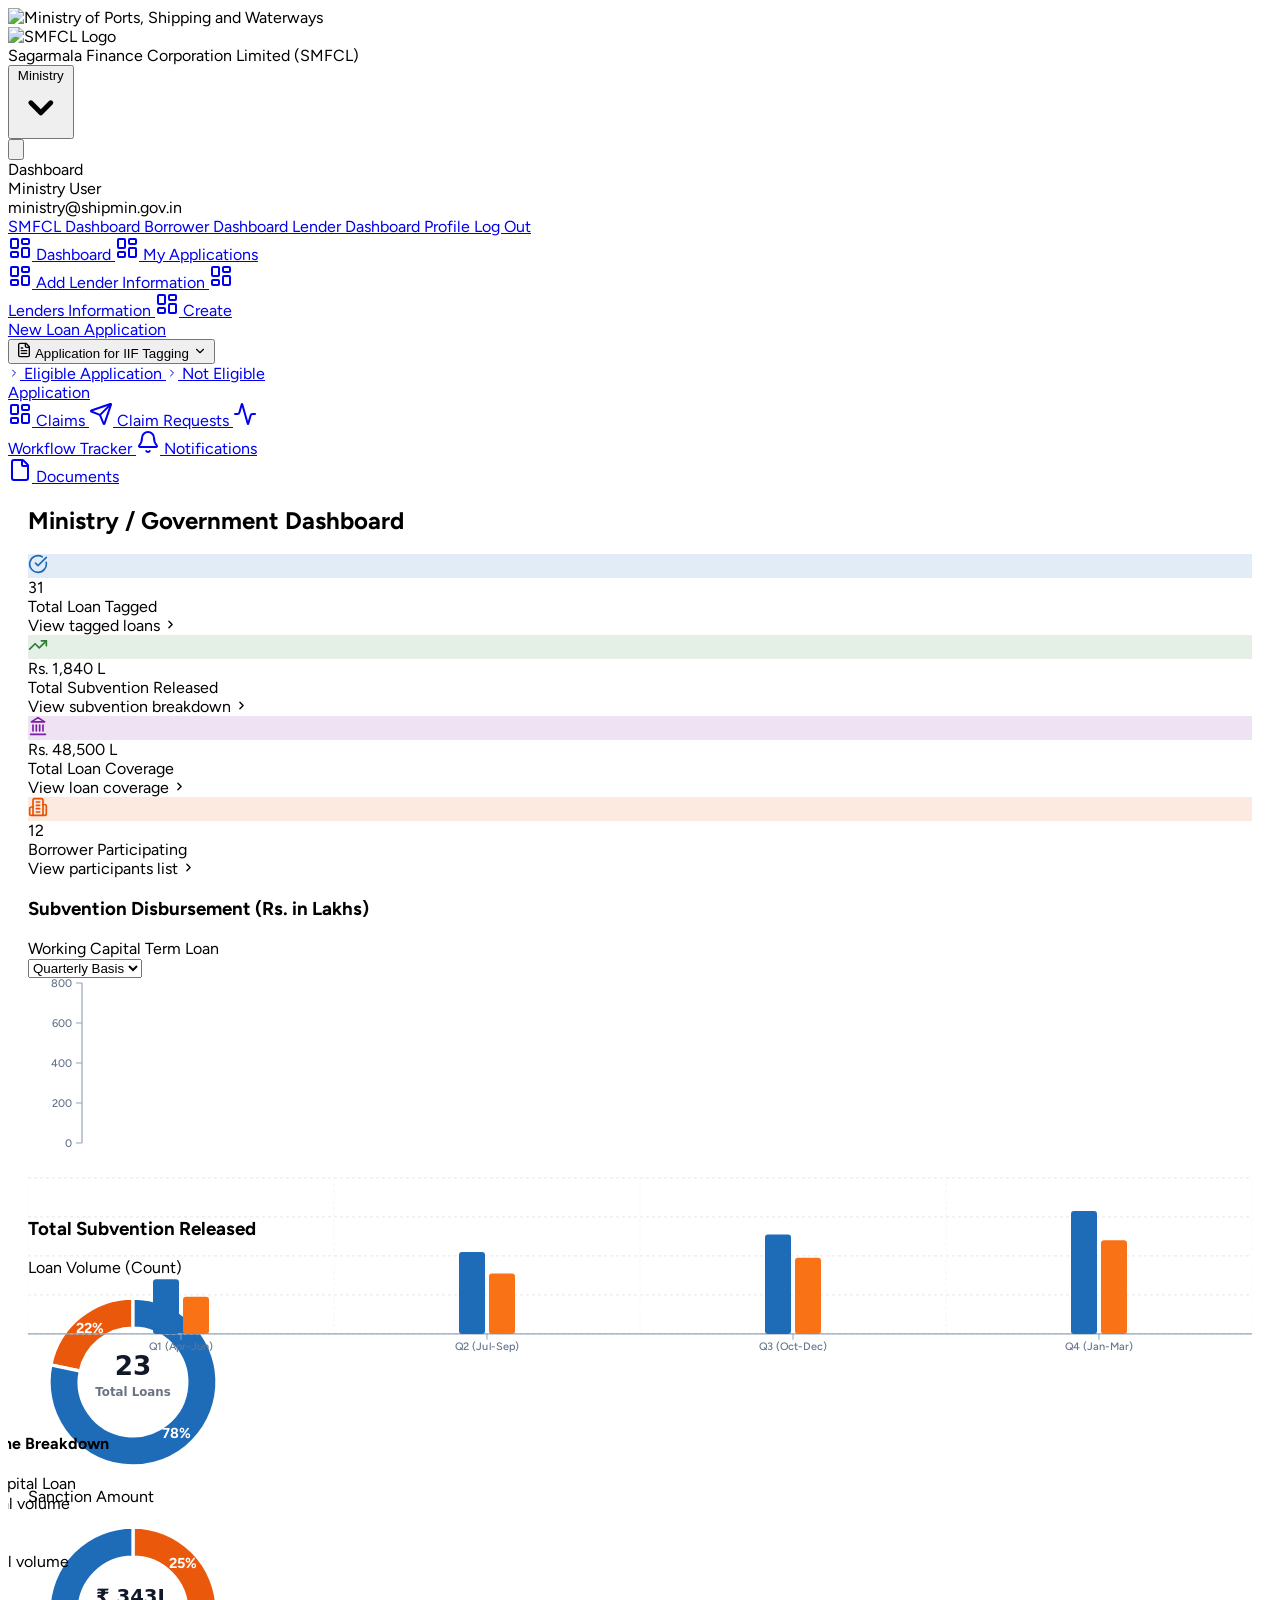
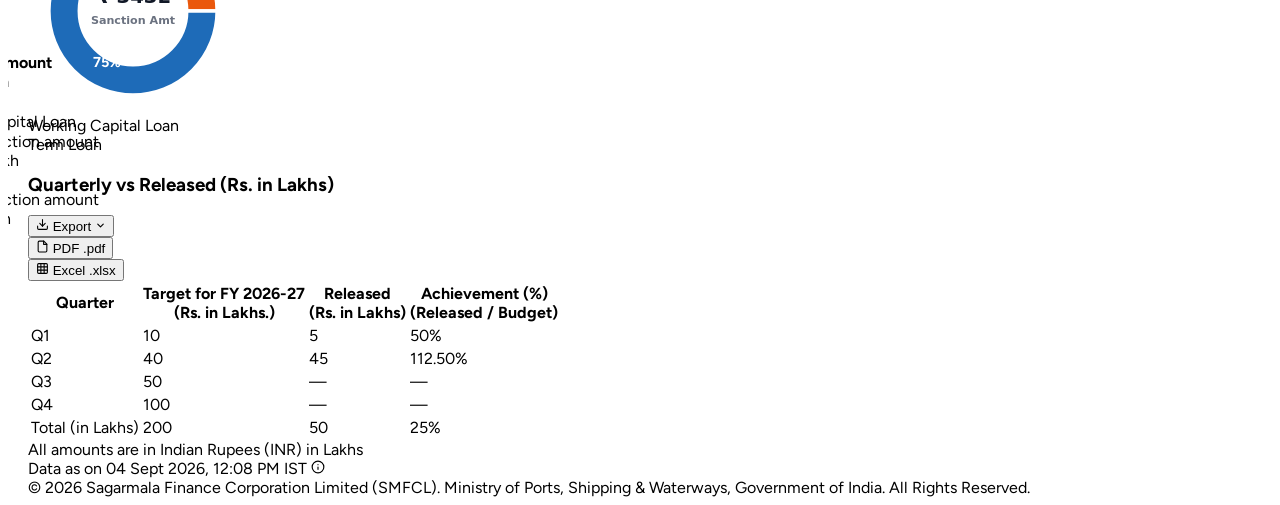
==== commit e5b5e399: "added on more pie chart" ====
--- a/index.html
+++ b/index.html
@@ -751,75 +751,144 @@
                                     </div>
                                 </div>
 
-                                <!-- Card 2: Loan Type Distribution -->
+                                 <!-- Card 2: Loan Type & Sanction Amount Distribution -->
                                 <div class="bg-white rounded-xl border border-gray-200 p-5 flex flex-col justify-between">
                                     <div>
-                                        <h3 class="font-bold text-gray-900 text-base mb-3.5">Total Subvention Released
-</h3>
-                                        <div class="flex flex-col sm:flex-row items-center justify-between gap-6 sm:gap-8 w-full">
-                                            <!-- Left: Donut Chart -->
-                                            <div class="flex-shrink-0 flex items-center justify-center w-full sm:w-auto py-1">
-                                                <div class="relative flex-shrink-0" style="width: 300px; height: 250px;">
-                                                    <svg class="w-full h-full select-none drop-shadow-xs" viewBox="0 0 160 160">
+                                        <h3 class="font-bold text-gray-900 text-base mb-3.5">Total Subvention Released</h3>
+                                        
+                                        <div class="flex flex-col sm:flex-row items-center justify-around gap-6 sm:gap-12 w-full py-2 relative" id="donutChartContainer">
+                                            <!-- Chart 1: By Loan Volume (Count) -->
+                                            <div class="flex flex-col items-center">
+                                                <div class="text-xs font-bold text-gray-500 uppercase tracking-wider mb-2 text-center">Loan Volume (Count)</div>
+                                                <div id="donutChartWrapper" class="relative flex-shrink-0 cursor-pointer" style="width: 210px; height: 210px;">
+                                                    <svg id="donutSvg" class="w-full h-full select-none drop-shadow-xs overflow-visible" viewBox="0 0 160 160">
                                                         <!-- Orange Slice: Term Loan (22%) -->
-                                                        <path d="M 17.34 66.98 A 64 64 0 0 1 80 16 L 80 39 A 41 41 0 0 0 39.86 71.66 Z" fill="#ea580c" stroke="#ffffff" stroke-width="2.5" class="transition-all hover:opacity-90 cursor-pointer">
-                                                            <title>Term Loan: 5 loans (22%)</title>
+                                                        <path id="sliceTermLoan" data-type="term" d="M 17.34 66.98 A 64 64 0 0 1 80 16 L 80 39 A 41 41 0 0 0 39.86 71.66 Z" fill="#ea580c" stroke="#ffffff" stroke-width="2.5" class="transition-all duration-200 cursor-pointer hover:opacity-95">
                                                         </path>
                                                         <!-- Blue Slice: Working Capital Loan (78%) -->
-                                                        <path d="M 80 16 A 64 64 0 1 1 17.34 66.98 L 39.86 71.66 A 41 41 0 1 0 80 39 Z" fill="#1e6bb8" stroke="#ffffff" stroke-width="2.5" class="transition-all hover:opacity-90 cursor-pointer">
-                                                            <title>Working Capital Loan: 18 loans (78%)</title>
+                                                        <path id="sliceWorkingCapital" data-type="working" d="M 80 16 A 64 64 0 1 1 17.34 66.98 L 39.86 71.66 A 41 41 0 1 0 80 39 Z" fill="#1e6bb8" stroke="#ffffff" stroke-width="2.5" class="transition-all duration-200 cursor-pointer hover:opacity-95">
                                                         </path>
                                                         <!-- Percentage Labels on Slices -->
                                                         <text x="47" y="43" fill="#ffffff" font-size="11" font-weight="bold" text-anchor="middle" style="pointer-events: none;">22%</text>
                                                         <text x="113" y="123" fill="#ffffff" font-size="11" font-weight="bold" text-anchor="middle" style="pointer-events: none;">78%</text>
                                                         <!-- Donut Center Hole -->
-                                                        <circle cx="80" cy="80" r="39.5" fill="#ffffff"></circle>
-                                                        <text x="80" y="75" fill="#111827" font-size="21" font-weight="bold" text-anchor="middle" font-family="system-ui, -apple-system, sans-serif">23</text>
-                                                        <text x="80" y="91" fill="#6b7280" font-size="9.5" font-weight="600" text-anchor="middle" font-family="system-ui, -apple-system, sans-serif">Total Loans</text>
+                                                        <circle cx="80" cy="80" r="39.5" fill="#ffffff" style="pointer-events: none;"></circle>
+                                                        <text x="80" y="75" fill="#111827" font-size="20" font-weight="bold" text-anchor="middle" font-family="system-ui, -apple-system, sans-serif" style="pointer-events: none;">23</text>
+                                                        <text x="80" y="91" fill="#6b7280" font-size="9" font-weight="600" text-anchor="middle" font-family="system-ui, -apple-system, sans-serif" style="pointer-events: none;">Total Loans</text>
                                                     </svg>
-                                                </div>
-                                            </div>
-
-                                            <!-- Right: Stat Summary Card (Compact, Cool & Premium Stripes) -->
-                                            <div class="flex-1 w-full min-w-0 bg-[#fff8f3] border border-[#fde8d7] rounded-2xl shadow-xs" style="max-width: 370px; padding: 14px 16px;">
-                                                <!-- Header with Circular Badge & Orange Title -->
-                                                <div class="flex items-center gap-2.5" style="margin-bottom: 12px;">
-                                                    <div class="w-8 h-8 rounded-full bg-[#ffe5d3] flex items-center justify-center flex-shrink-0">
-                                                        <svg width="16" height="16" viewBox="0 0 24 24" fill="none" stroke="#eb5e0c" stroke-width="2.2" stroke-linecap="round" stroke-linejoin="round">
-                                                            <ellipse cx="12" cy="5.5" rx="7.5" ry="2.5"></ellipse>
-                                                            <path d="M4.5 5.5v5c0 1.38 3.36 2.5 7.5 2.5s7.5-1.12 7.5-2.5v-5"></path>
-                                                            <path d="M4.5 10.5v5c0 1.38 3.36 2.5 7.5 2.5s7.5-1.12 7.5-2.5v-5"></path>
-                                                        </svg>
-                                                    </div>
-                                                    <h4 class="font-bold text-sm sm:text-[15px] text-[#eb5e0c] tracking-tight">Loan Type Distribution</h4>
-                                                </div>
-
-                                                <!-- Small, Sleek Stripe Cards -->
-                                                <div class="flex flex-col">
-                                                    <!-- Stripe 1: Working Capital Loan -->
-                                                    <div class="bg-white rounded-xl border border-[#f0f2f5] shadow-2xs hover:border-[#fde8d7] transition-all flex items-center justify-between gap-3" style="margin-bottom: 10px; padding: 10px 14px;">
-                                                        <div class="min-w-0">
-                                                            <div class="font-bold text-[#0f172a] text-xs sm:text-[13px] leading-tight truncate">Working Capital Loan</div>
-                                                            <div class="text-[11px] text-[#64748b] font-medium" style="margin-top: 2px;">18 Loans</div>
-                                                            <div class="text-[10px] text-[#94a3b8] font-normal">Loan Amount (In Lakh)</div>
+
+                                                    <!-- Hover Card 1 for Chart 1 (Loan Volume) -->
+                                                    <div id="donutVolumeHoverTooltip" class="absolute pointer-events-none z-50 hidden transition-all duration-200 ease-out bg-[#fff8f3] border border-[#fde8d7] rounded-2xl shadow-xl" style="width: 235px; top: 50%; left: 50%; transform: translate(-50%, -50%); padding: 12px 14px;">
+                                                        <!-- Header with Circular Badge & Orange Title -->
+                                                        <div class="flex items-center gap-2.5 mb-2.5">
+                                                            <div class="w-7 h-7 rounded-full bg-[#ffe5d3] flex items-center justify-center flex-shrink-0">
+                                                                <svg width="14" height="14" viewBox="0 0 24 24" fill="none" stroke="#eb5e0c" stroke-width="2.2" stroke-linecap="round" stroke-linejoin="round">
+                                                                    <ellipse cx="12" cy="5.5" rx="7.5" ry="2.5"></ellipse>
+                                                                    <path d="M4.5 5.5v5c0 1.38 3.36 2.5 7.5 2.5s7.5-1.12 7.5-2.5v-5"></path>
+                                                                    <path d="M4.5 10.5v5c0 1.38 3.36 2.5 7.5 2.5s7.5-1.12 7.5-2.5v-5"></path>
+                                                                </svg>
+                                                            </div>
+                                                            <h4 class="font-bold text-xs text-[#eb5e0c] tracking-tight">Loan Volume Breakdown</h4>
                                                         </div>
-                                                        <div class="text-right flex-shrink-0">
-                                                            <span class="font-extrabold text-base sm:text-[17px] text-[#eb5e0c] tracking-tight whitespace-nowrap">INR 256</span>
-                                                        </div>
-                                                    </div>
-
-                                                    <!-- Stripe 2: Term Loan -->
-                                                    <div class="bg-white rounded-xl border border-[#f0f2f5] shadow-2xs hover:border-[#fde8d7] transition-all flex items-center justify-between gap-3" style="padding: 10px 14px;">
-                                                        <div class="min-w-0">
-                                                            <div class="font-bold text-[#0f172a] text-xs sm:text-[13px] leading-tight truncate">Term Loan</div>
-                                                            <div class="text-[11px] text-[#64748b] font-medium" style="margin-top: 2px;">5 Loans</div>
-                                                            <div class="text-[10px] text-[#94a3b8] font-normal">Loan Amount (In Lakh)</div>
-                                                        </div>
-                                                        <div class="text-right flex-shrink-0">
-                                                            <span class="font-extrabold text-base sm:text-[17px] text-[#eb5e0c] tracking-tight whitespace-nowrap">INR 87</span>
+
+                                                        <!-- Stripes Container -->
+                                                        <div class="flex flex-col gap-2">
+                                                            <!-- Working Capital Stripe -->
+                                                            <div id="volTooltipWorkingStripe" class="bg-white rounded-xl border border-[#f0f2f5] p-2 shadow-2xs flex items-center justify-between gap-2 transition-all">
+                                                                <div class="min-w-0">
+                                                                    <div class="font-bold text-[#0f172a] text-[11px] leading-tight truncate">Working Capital Loan</div>
+                                                                    <div class="text-[10px] text-[#64748b] font-medium" style="margin-top: 1px;">78% of total volume</div>
+                                                                </div>
+                                                                <div class="text-right flex-shrink-0">
+                                                                    <span class="font-extrabold text-xs text-[#eb5e0c] whitespace-nowrap">18 Loans</span>
+                                                                </div>
+                                                            </div>
+
+                                                            <!-- Term Loan Stripe -->
+                                                            <div id="volTooltipTermStripe" class="bg-white rounded-xl border border-[#f0f2f5] p-2 shadow-2xs flex items-center justify-between gap-2 transition-all">
+                                                                <div class="min-w-0">
+                                                                    <div class="font-bold text-[#0f172a] text-[11px] leading-tight truncate">Term Loan</div>
+                                                                    <div class="text-[10px] text-[#64748b] font-medium" style="margin-top: 1px;">22% of total volume</div>
+                                                                </div>
+                                                                <div class="text-right flex-shrink-0">
+                                                                    <span class="font-extrabold text-xs text-[#eb5e0c] whitespace-nowrap">5 Loans</span>
+                                                                </div>
+                                                            </div>
                                                         </div>
                                                     </div>
                                                 </div>
+                                            </div>
+
+                                            <!-- Chart 2: By Sanction Amount (Value) -->
+                                            <div class="flex flex-col items-center">
+                                                <div class="text-xs font-bold text-gray-500 uppercase tracking-wider mb-2 text-center">Sanction Amount</div>
+                                                <div id="donutAmountWrapper" class="relative flex-shrink-0 cursor-pointer" style="width: 210px; height: 210px;">
+                                                    <svg id="donutAmountSvg" class="w-full h-full select-none drop-shadow-xs overflow-visible" viewBox="0 0 160 160">
+                                                        <!-- Orange Slice: Term Loan (25%) -->
+                                                        <path id="sliceTermAmount" data-type="term" d="M 80 16 A 64 64 0 0 1 144 80 L 121 80 A 41 41 0 0 0 80 39 Z" fill="#ea580c" stroke="#ffffff" stroke-width="2.5" class="transition-all duration-200 cursor-pointer hover:opacity-95">
+                                                        </path>
+                                                        <!-- Blue Slice: Working Capital Loan (75%) -->
+                                                        <path id="sliceWorkingAmount" data-type="working" d="M 144 80 A 64 64 0 1 1 80 16 L 80 39 A 41 41 0 1 0 121 80 Z" fill="#1e6bb8" stroke="#ffffff" stroke-width="2.5" class="transition-all duration-200 cursor-pointer hover:opacity-95">
+                                                        </path>
+                                                        <!-- Percentage Labels on Slices -->
+                                                        <text x="118" y="47" fill="#ffffff" font-size="11" font-weight="bold" text-anchor="middle" style="pointer-events: none;">25%</text>
+                                                        <text x="60" y="123" fill="#ffffff" font-size="11" font-weight="bold" text-anchor="middle" style="pointer-events: none;">75%</text>
+                                                        <!-- Donut Center Hole -->
+                                                        <circle cx="80" cy="80" r="39.5" fill="#ffffff" style="pointer-events: none;"></circle>
+                                                        <text x="80" y="74" fill="#111827" font-size="15" font-weight="bold" text-anchor="middle" font-family="system-ui, -apple-system, sans-serif" style="pointer-events: none;">₹ 343L</text>
+                                                        <text x="80" y="90" fill="#6b7280" font-size="8.5" font-weight="600" text-anchor="middle" font-family="system-ui, -apple-system, sans-serif" style="pointer-events: none;">Sanction Amt</text>
+                                                    </svg>
+
+                                                    <!-- Hover Card 2 for Chart 2 (Sanction Amount) -->
+                                                    <div id="donutAmountHoverTooltip" class="absolute pointer-events-none z-50 hidden transition-all duration-200 ease-out bg-[#fff8f3] border border-[#fde8d7] rounded-2xl shadow-xl" style="width: 235px; top: 50%; left: 50%; transform: translate(-50%, -50%); padding: 12px 14px;">
+                                                        <!-- Header with Circular Badge & Orange Title -->
+                                                        <div class="flex items-center gap-2.5 mb-2.5">
+                                                            <div class="w-7 h-7 rounded-full bg-[#ffe5d3] flex items-center justify-center flex-shrink-0">
+                                                                <svg width="14" height="14" viewBox="0 0 24 24" fill="none" stroke="#eb5e0c" stroke-width="2.2" stroke-linecap="round" stroke-linejoin="round">
+                                                                    <path d="M12 2v20M17 5H9.5a3.5 3.5 0 0 0 0 7h5a3.5 3.5 0 0 1 0 7H6"></path>
+                                                                </svg>
+                                                            </div>
+                                                            <h4 class="font-bold text-xs text-[#eb5e0c] tracking-tight">Sanction Amount Breakdown</h4>
+                                                        </div>
+
+                                                        <!-- Stripes Container -->
+                                                        <div class="flex flex-col gap-2">
+                                                            <!-- Working Capital Stripe -->
+                                                            <div id="amtTooltipWorkingStripe" class="bg-white rounded-xl border border-[#f0f2f5] p-2 shadow-2xs flex items-center justify-between gap-2 transition-all">
+                                                                <div class="min-w-0">
+                                                                    <div class="font-bold text-[#0f172a] text-[11px] leading-tight truncate">Working Capital Loan</div>
+                                                                    <div class="text-[10px] text-[#64748b] font-medium" style="margin-top: 1px;">75% of sanction amount</div>
+                                                                </div>
+                                                                <div class="text-right flex-shrink-0">
+                                                                    <span class="font-extrabold text-xs text-[#eb5e0c] whitespace-nowrap">INR 256 Lakh</span>
+                                                                </div>
+                                                            </div>
+
+                                                            <!-- Term Loan Stripe -->
+                                                            <div id="amtTooltipTermStripe" class="bg-white rounded-xl border border-[#f0f2f5] p-2 shadow-2xs flex items-center justify-between gap-2 transition-all">
+                                                                <div class="min-w-0">
+                                                                    <div class="font-bold text-[#0f172a] text-[11px] leading-tight truncate">Term Loan</div>
+                                                                    <div class="text-[10px] text-[#64748b] font-medium" style="margin-top: 1px;">25% of sanction amount</div>
+                                                                </div>
+                                                                <div class="text-right flex-shrink-0">
+                                                                    <span class="font-extrabold text-xs text-[#eb5e0c] whitespace-nowrap">INR 87 Lakh</span>
+                                                                </div>
+                                                            </div>
+                                                        </div>
+                                                    </div>
+                                                </div>
+                                            </div>
+                                        </div>
+
+                                        <!-- Sleek Bottom Legend -->
+                                        <div class="flex items-center justify-center gap-6 mt-3 pt-3 border-t border-gray-100/80 w-full">
+                                            <div class="flex items-center gap-2">
+                                                <span class="w-3 h-3 rounded-full bg-[#1e6bb8] inline-block shadow-2xs"></span>
+                                                <span class="text-xs font-medium text-gray-700">Working Capital Loan</span>
+                                            </div>
+                                            <div class="flex items-center gap-2">
+                                                <span class="w-3 h-3 rounded-full bg-[#ea580c] inline-block shadow-2xs"></span>
+                                                <span class="text-xs font-medium text-gray-700">Term Loan</span>
                                             </div>
                                         </div>
                                     </div>
@@ -1261,6 +1330,157 @@
             })();
         </script>
 
+        <!-- Donut / Pie Chart Interactive Hover Tooltip & Card Highlighter -->
+        <script>
+            (function () {
+                // Chart 1 (Volume Count) Elements
+                const wrapper1 = document.getElementById('donutChartWrapper');
+                const tooltip1 = document.getElementById('donutVolumeHoverTooltip');
+                const sliceTerm1 = document.getElementById('sliceTermLoan');
+                const sliceWorking1 = document.getElementById('sliceWorkingCapital');
+                const stripeWorking1 = document.getElementById('volTooltipWorkingStripe');
+                const stripeTerm1 = document.getElementById('volTooltipTermStripe');
+
+                // Chart 2 (Sanction Amount) Elements
+                const wrapper2 = document.getElementById('donutAmountWrapper');
+                const tooltip2 = document.getElementById('donutAmountHoverTooltip');
+                const sliceTerm2 = document.getElementById('sliceTermAmount');
+                const sliceWorking2 = document.getElementById('sliceWorkingAmount');
+                const stripeWorking2 = document.getElementById('amtTooltipWorkingStripe');
+                const stripeTerm2 = document.getElementById('amtTooltipTermStripe');
+
+                function reset1() {
+                    if (tooltip1) tooltip1.classList.add('hidden');
+                    if (sliceTerm1) { sliceTerm1.style.transform = 'scale(1)'; sliceTerm1.style.filter = 'none'; }
+                    if (sliceWorking1) { sliceWorking1.style.transform = 'scale(1)'; sliceWorking1.style.filter = 'none'; }
+                    if (stripeWorking1) { stripeWorking1.style.borderColor = '#f0f2f5'; stripeWorking1.style.backgroundColor = '#ffffff'; stripeWorking1.style.opacity = '1'; }
+                    if (stripeTerm1) { stripeTerm1.style.borderColor = '#f0f2f5'; stripeTerm1.style.backgroundColor = '#ffffff'; stripeTerm1.style.opacity = '1'; }
+                }
+
+                function reset2() {
+                    if (tooltip2) tooltip2.classList.add('hidden');
+                    if (sliceTerm2) { sliceTerm2.style.transform = 'scale(1)'; sliceTerm2.style.filter = 'none'; }
+                    if (sliceWorking2) { sliceWorking2.style.transform = 'scale(1)'; sliceWorking2.style.filter = 'none'; }
+                    if (stripeWorking2) { stripeWorking2.style.borderColor = '#f0f2f5'; stripeWorking2.style.backgroundColor = '#ffffff'; stripeWorking2.style.opacity = '1'; }
+                    if (stripeTerm2) { stripeTerm2.style.borderColor = '#f0f2f5'; stripeTerm2.style.backgroundColor = '#ffffff'; stripeTerm2.style.opacity = '1'; }
+                }
+
+                function showState1(type) {
+                    if (!tooltip1) return;
+                    tooltip1.classList.remove('hidden');
+
+                    if (type === 'working') {
+                        if (sliceWorking1) {
+                            sliceWorking1.style.transform = 'scale(1.04)';
+                            sliceWorking1.style.transformOrigin = '80px 80px';
+                            sliceWorking1.style.filter = 'drop-shadow(0 4px 8px rgba(30,107,184,0.3))';
+                        }
+                        if (sliceTerm1) sliceTerm1.style.transform = 'scale(1)';
+
+                        if (stripeWorking1) {
+                            stripeWorking1.style.borderColor = '#1e6bb8';
+                            stripeWorking1.style.backgroundColor = '#f0f7ff';
+                            stripeWorking1.style.opacity = '1';
+                        }
+                        if (stripeTerm1) {
+                            stripeTerm1.style.borderColor = '#f0f2f5';
+                            stripeTerm1.style.backgroundColor = '#ffffff';
+                            stripeTerm1.style.opacity = '0.5';
+                        }
+                    } else if (type === 'term') {
+                        if (sliceTerm1) {
+                            sliceTerm1.style.transform = 'scale(1.04)';
+                            sliceTerm1.style.transformOrigin = '80px 80px';
+                            sliceTerm1.style.filter = 'drop-shadow(0 4px 8px rgba(234,88,12,0.3))';
+                        }
+                        if (sliceWorking1) sliceWorking1.style.transform = 'scale(1)';
+
+                        if (stripeTerm1) {
+                            stripeTerm1.style.borderColor = '#ea580c';
+                            stripeTerm1.style.backgroundColor = '#fff7ed';
+                            stripeTerm1.style.opacity = '1';
+                        }
+                        if (stripeWorking1) {
+                            stripeWorking1.style.borderColor = '#f0f2f5';
+                            stripeWorking1.style.backgroundColor = '#ffffff';
+                            stripeWorking1.style.opacity = '0.5';
+                        }
+                    } else {
+                        if (stripeWorking1) { stripeWorking1.style.borderColor = '#1e6bb8'; stripeWorking1.style.backgroundColor = '#ffffff'; stripeWorking1.style.opacity = '1'; }
+                        if (stripeTerm1) { stripeTerm1.style.borderColor = '#ea580c'; stripeTerm1.style.backgroundColor = '#ffffff'; stripeTerm1.style.opacity = '1'; }
+                    }
+                }
+
+                function showState2(type) {
+                    if (!tooltip2) return;
+                    tooltip2.classList.remove('hidden');
+
+                    if (type === 'working') {
+                        if (sliceWorking2) {
+                            sliceWorking2.style.transform = 'scale(1.04)';
+                            sliceWorking2.style.transformOrigin = '80px 80px';
+                            sliceWorking2.style.filter = 'drop-shadow(0 4px 8px rgba(30,107,184,0.3))';
+                        }
+                        if (sliceTerm2) sliceTerm2.style.transform = 'scale(1)';
+
+                        if (stripeWorking2) {
+                            stripeWorking2.style.borderColor = '#1e6bb8';
+                            stripeWorking2.style.backgroundColor = '#f0f7ff';
+                            stripeWorking2.style.opacity = '1';
+                        }
+                        if (stripeTerm2) {
+                            stripeTerm2.style.borderColor = '#f0f2f5';
+                            stripeTerm2.style.backgroundColor = '#ffffff';
+                            stripeTerm2.style.opacity = '0.5';
+                        }
+                    } else if (type === 'term') {
+                        if (sliceTerm2) {
+                            sliceTerm2.style.transform = 'scale(1.04)';
+                            sliceTerm2.style.transformOrigin = '80px 80px';
+                            sliceTerm2.style.filter = 'drop-shadow(0 4px 8px rgba(234,88,12,0.3))';
+                        }
+                        if (sliceWorking2) sliceWorking2.style.transform = 'scale(1)';
+
+                        if (stripeTerm2) {
+                            stripeTerm2.style.borderColor = '#ea580c';
+                            stripeTerm2.style.backgroundColor = '#fff7ed';
+                            stripeTerm2.style.opacity = '1';
+                        }
+                        if (stripeWorking2) {
+                            stripeWorking2.style.borderColor = '#f0f2f5';
+                            stripeWorking2.style.backgroundColor = '#ffffff';
+                            stripeWorking2.style.opacity = '0.5';
+                        }
+                    } else {
+                        if (stripeWorking2) { stripeWorking2.style.borderColor = '#1e6bb8'; stripeWorking2.style.backgroundColor = '#ffffff'; stripeWorking2.style.opacity = '1'; }
+                        if (stripeTerm2) { stripeTerm2.style.borderColor = '#ea580c'; stripeTerm2.style.backgroundColor = '#ffffff'; stripeTerm2.style.opacity = '1'; }
+                    }
+                }
+
+                if (sliceWorking1) sliceWorking1.addEventListener('mouseenter', () => showState1('working'));
+                if (sliceTerm1) sliceTerm1.addEventListener('mouseenter', () => showState1('term'));
+                if (wrapper1) {
+                    wrapper1.addEventListener('mouseenter', (e) => {
+                        if (!e.target.closest('#sliceTermLoan') && !e.target.closest('#sliceWorkingCapital')) {
+                            showState1('all');
+                        }
+                    });
+                    wrapper1.addEventListener('mouseleave', reset1);
+                }
+
+                if (sliceWorking2) sliceWorking2.addEventListener('mouseenter', () => showState2('working'));
+                if (sliceTerm2) sliceTerm2.addEventListener('mouseenter', () => showState2('term'));
+                if (wrapper2) {
+                    wrapper2.addEventListener('mouseenter', (e) => {
+                        if (!e.target.closest('#sliceTermAmount') && !e.target.closest('#sliceWorkingAmount')) {
+                            showState2('all');
+                        }
+                    });
+                    wrapper2.addEventListener('mouseleave', reset2);
+                }
+            })();
+        </script>
+
         <!-- Export Libraries: SheetJS (Excel) & jsPDF + AutoTable (PDF) -->
         <script src="https://cdn.jsdelivr.net/npm/xlsx@0.18.5/dist/xlsx.full.min.js"></script>
         <script src="https://cdnjs.cloudflare.com/ajax/libs/jspdf/2.5.1/jspdf.umd.min.js"></script>
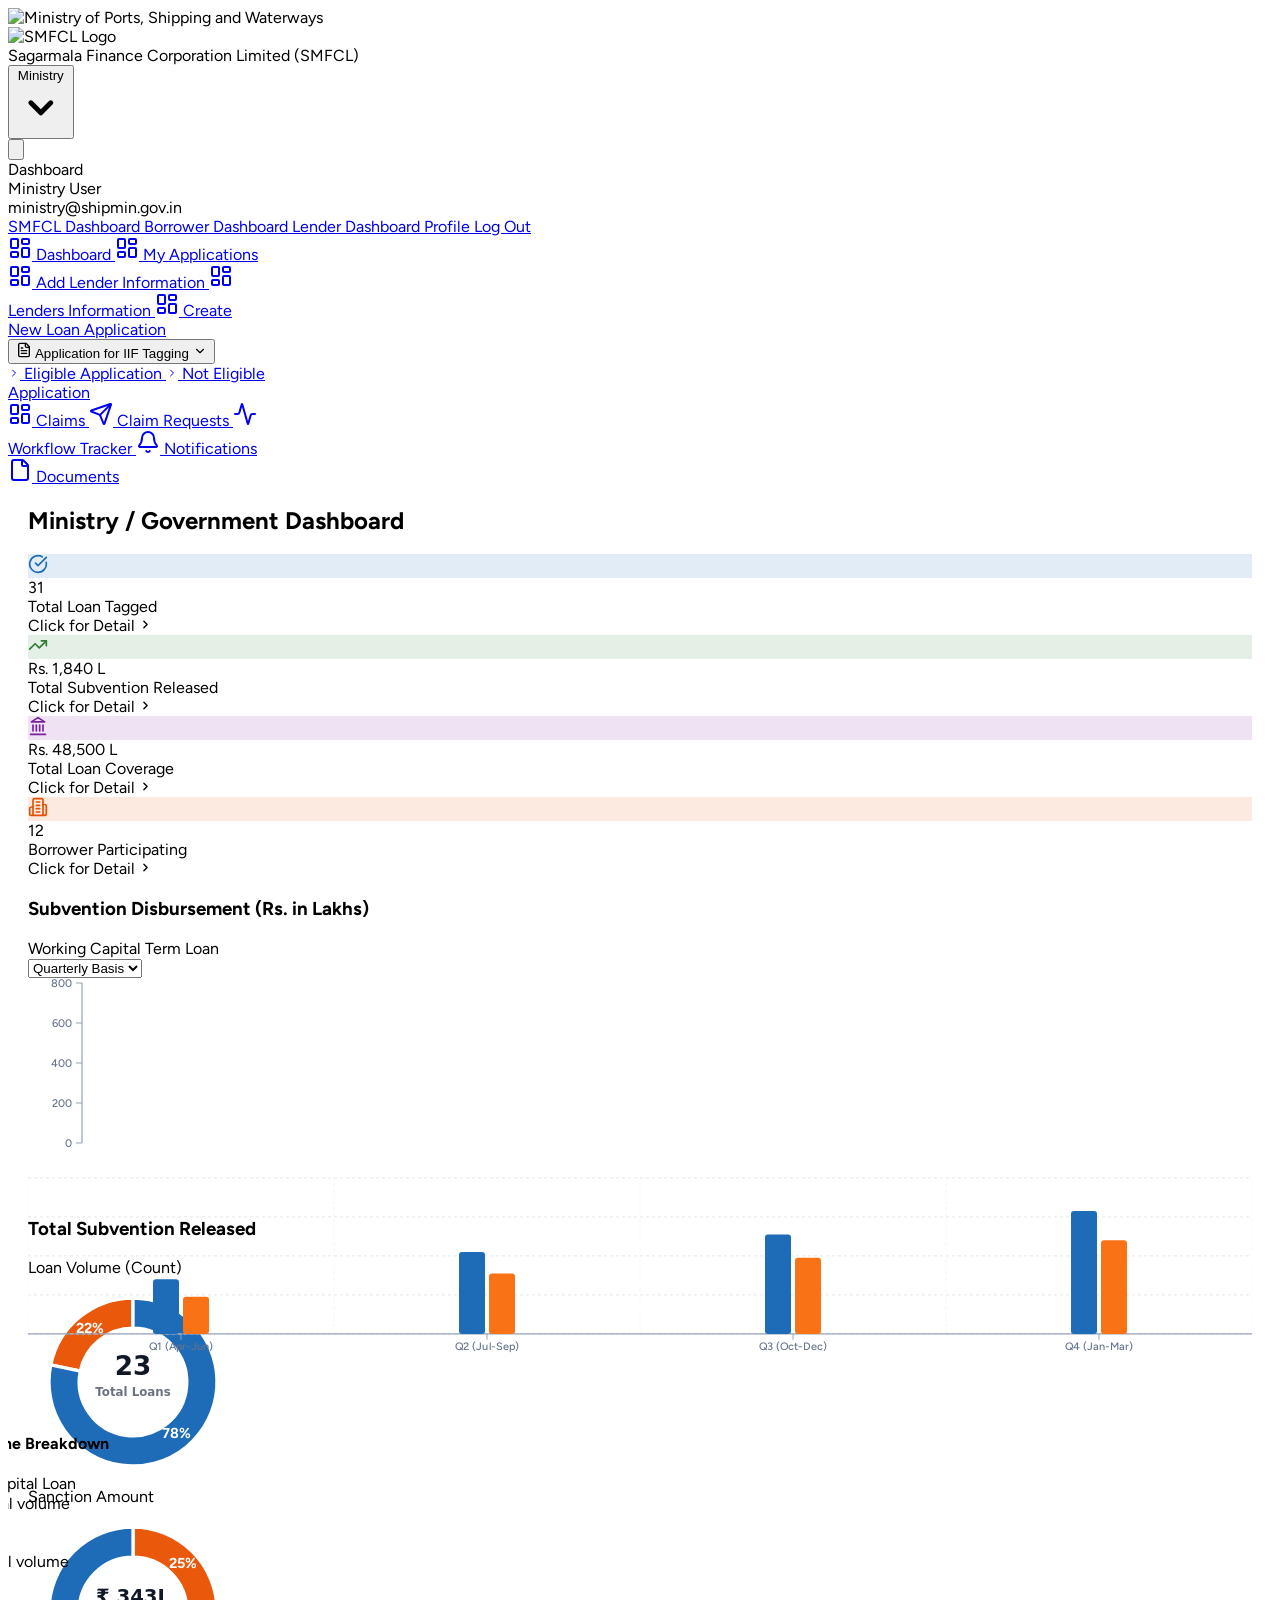
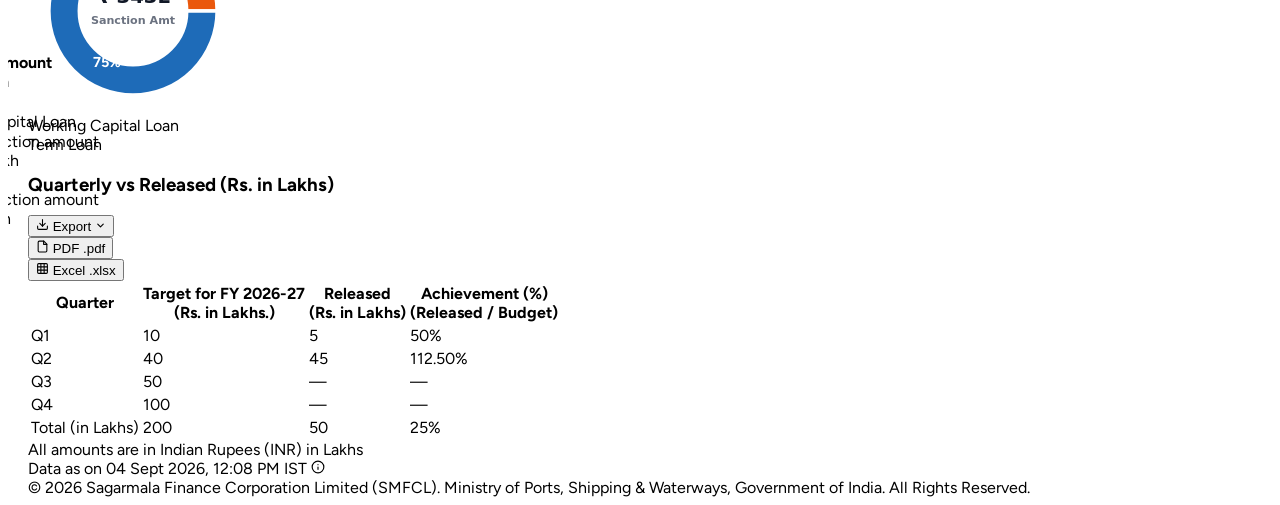
==== commit cee12d4e: "9sept chnages request from client" ====
--- a/index.html
+++ b/index.html
@@ -652,7 +652,7 @@
                                         <div class="text-sm font-medium text-gray-700">Total Loan Tagged</div>
                                     </div>
                                     <div class="mt-3 pt-2.5 border-t border-gray-100 flex items-center justify-between text-xs font-semibold text-[#0d2b55] group-hover:text-blue-700">
-                                        <span>View tagged loans</span>
+                                        <span>Click for Detail</span>
                                         <svg xmlns="http://www.w3.org/2000/svg" width="13" height="13" viewBox="0 0 24 24" fill="none" stroke="currentColor" stroke-width="2.5" stroke-linecap="round" stroke-linejoin="round" class="group-hover:translate-x-1 transition-transform"><polyline points="9 18 15 12 9 6"></polyline></svg>
                                     </div>
                                 </div>
@@ -667,7 +667,7 @@
                                         <div class="text-sm font-medium text-gray-700">Total Subvention Released</div>
                                     </div>
                                     <div class="mt-3 pt-2.5 border-t border-gray-100 flex items-center justify-between text-xs font-semibold text-emerald-700 group-hover:text-emerald-800">
-                                        <span>View subvention breakdown</span>
+                                        <span>Click for Detail</span>
                                         <svg xmlns="http://www.w3.org/2000/svg" width="13" height="13" viewBox="0 0 24 24" fill="none" stroke="currentColor" stroke-width="2.5" stroke-linecap="round" stroke-linejoin="round" class="group-hover:translate-x-1 transition-transform"><polyline points="9 18 15 12 9 6"></polyline></svg>
                                     </div>
                                 </div>
@@ -682,7 +682,7 @@
                                         <div class="text-sm font-medium text-gray-700">Total Loan Coverage</div>
                                     </div>
                                     <div class="mt-3 pt-2.5 border-t border-gray-100 flex items-center justify-between text-xs font-semibold text-purple-700 group-hover:text-purple-800">
-                                        <span>View loan coverage</span>
+                                        <span>Click for Detail</span>
                                         <svg xmlns="http://www.w3.org/2000/svg" width="13" height="13" viewBox="0 0 24 24" fill="none" stroke="currentColor" stroke-width="2.5" stroke-linecap="round" stroke-linejoin="round" class="group-hover:translate-x-1 transition-transform"><polyline points="9 18 15 12 9 6"></polyline></svg>
                                     </div>
                                 </div>
@@ -697,7 +697,7 @@
                                         <div class="text-sm font-medium text-gray-700">Borrower Participating</div>
                                     </div>
                                     <div class="mt-3 pt-2.5 border-t border-gray-100 flex items-center justify-between text-xs font-semibold text-orange-700 group-hover:text-orange-800">
-                                        <span>View participants list</span>
+                                        <span>Click for Detail</span>
                                         <svg xmlns="http://www.w3.org/2000/svg" width="13" height="13" viewBox="0 0 24 24" fill="none" stroke="currentColor" stroke-width="2.5" stroke-linecap="round" stroke-linejoin="round" class="group-hover:translate-x-1 transition-transform"><polyline points="9 18 15 12 9 6"></polyline></svg>
                                     </div>
                                 </div>
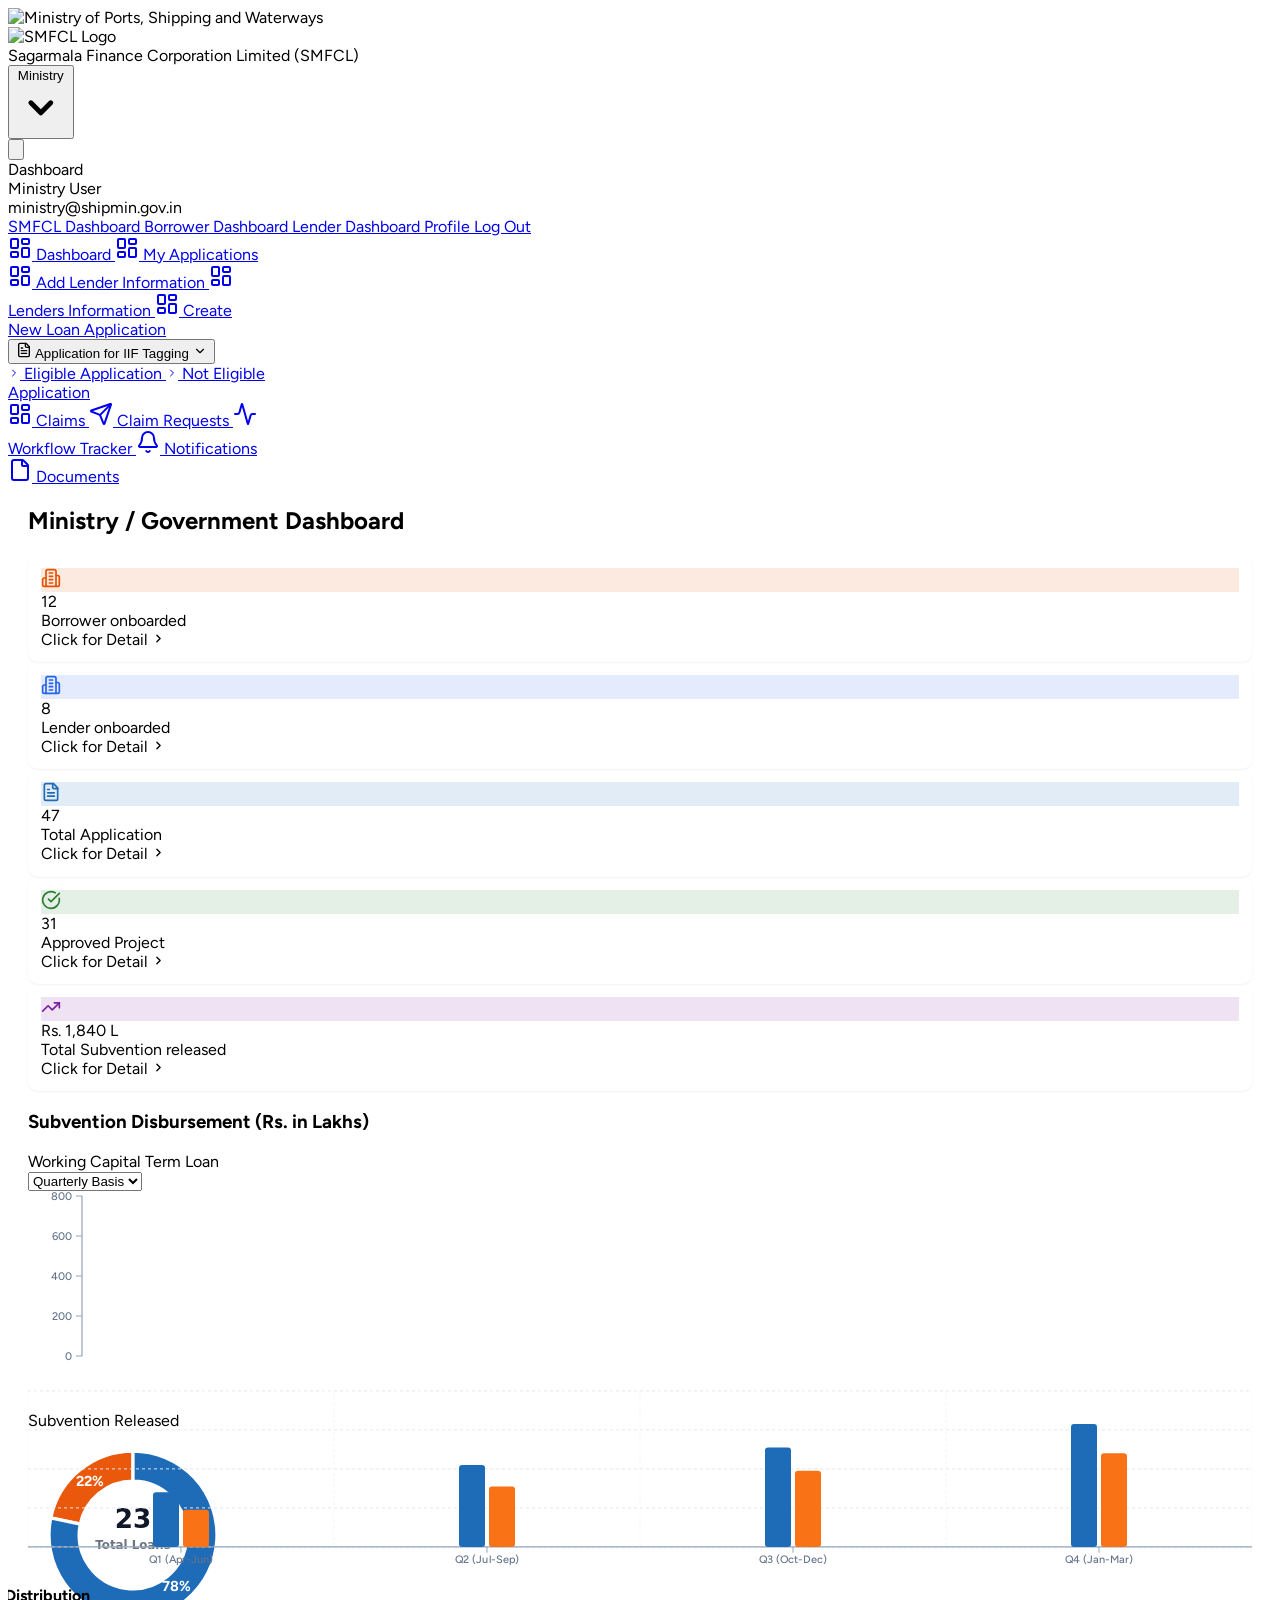
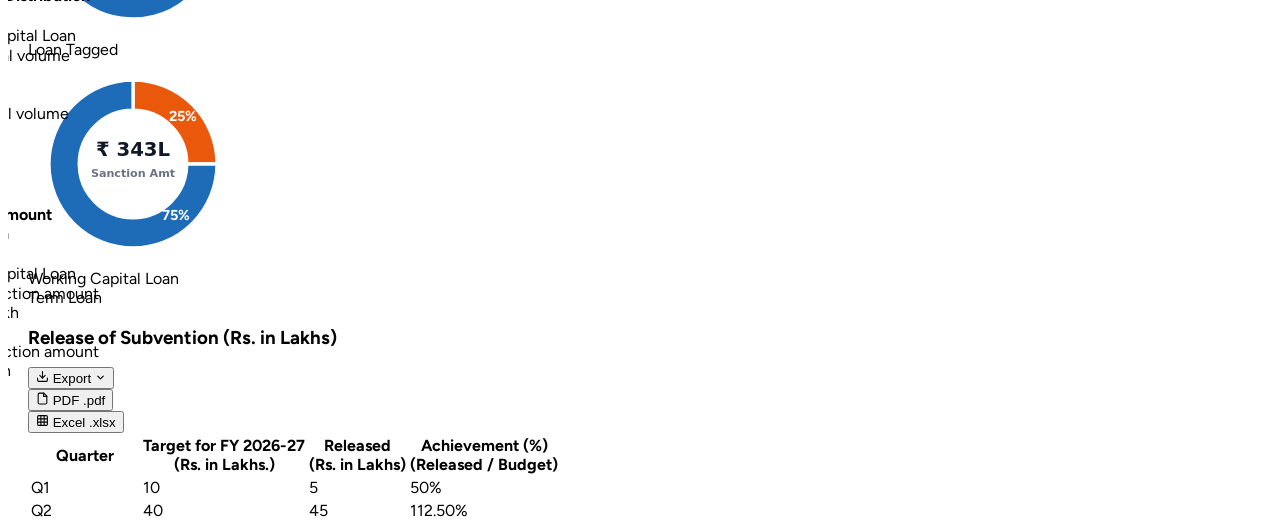
==== commit 345f5a56: "update code aq to ministry file" ====
--- a/index.html
+++ b/index.html
@@ -98,8 +98,7 @@
                 transform: translateY(0) scale(0.99);
             }
         </style>
-                <link rel="stylesheet" href="responsive.css" />
-
+        <link rel="stylesheet" href="responsive.css" />
     </head>
 
     <body class="font-sans antialiased">
@@ -641,15 +640,45 @@
                             </div>
 
                             <!-- Metric Cards Grid -->
-                            <div class="grid grid-cols-2 lg:grid-cols-4 gap-4 px-2">
-                                <!-- Card 1: Total Loan Tagged -->
-                                <div onclick="openKpiModal('tagged')" class="kpi-interactive-card bg-white rounded-xl border border-gray-200 p-5 cursor-pointer group select-none flex flex-col justify-between" title="Click to view all Tagged Loans">
+                            <div class="grid grid-cols-2 md:grid-cols-3 lg:grid-cols-5 gap-4 px-2">
+                                <!-- Card 1: Borrower onboarded -->
+                                <div onclick="openKpiModal('borrowers')" class="kpi-interactive-card bg-white rounded-xl border border-gray-200 p-5 cursor-pointer group select-none flex flex-col justify-between" title="Click to view Onboarded Borrowers Directory">
+                                    <div>
+                                        <div class="w-10 h-10 rounded-lg flex items-center justify-center mb-3 transition-transform group-hover:scale-110" style="background: rgba(230, 81, 0, 0.125); color: rgb(230, 81, 0);">
+                                            <svg xmlns="http://www.w3.org/2000/svg" width="20" height="20" viewBox="0 0 24 24" fill="none" stroke="currentColor" stroke-width="2" stroke-linecap="round" stroke-linejoin="round" class="lucide lucide-building2"><path d="M6 22V4a2 2 0 0 1 2-2h8a2 2 0 0 1 2 2v18Z"></path><path d="M6 12H4a2 2 0 0 0-2 2v6a2 2 0 0 0 2 2h2"></path><path d="M18 9h2a2 2 0 0 1 2 2v9a2 2 0 0 1-2 2h-2"></path><path d="M10 6h4"></path><path d="M10 10h4"></path><path d="M10 14h4"></path><path d="M10 18h4"></path></svg>
+                                        </div>
+                                        <div class="text-2xl font-bold text-gray-900 mb-0.5">12</div>
+                                        <div class="text-sm font-medium text-gray-700">Borrower onboarded</div>
+                                    </div>
+                                    <div class="mt-3 pt-2.5 border-t border-gray-100 flex items-center justify-between text-xs font-semibold text-orange-700 group-hover:text-orange-800">
+                                        <span>Click for Detail</span>
+                                        <svg xmlns="http://www.w3.org/2000/svg" width="13" height="13" viewBox="0 0 24 24" fill="none" stroke="currentColor" stroke-width="2.5" stroke-linecap="round" stroke-linejoin="round" class="group-hover:translate-x-1 transition-transform"><polyline points="9 18 15 12 9 6"></polyline></svg>
+                                    </div>
+                                </div>
+
+                                <!-- Card 2: Lender onboarded -->
+                                <div onclick="openKpiModal('lenders')" class="kpi-interactive-card bg-white rounded-xl border border-gray-200 p-5 cursor-pointer group select-none flex flex-col justify-between" title="Click to view Onboarded Lenders Directory">
+                                    <div>
+                                        <div class="w-10 h-10 rounded-lg flex items-center justify-center mb-3 transition-transform group-hover:scale-110" style="background: rgba(37, 99, 235, 0.125); color: rgb(37, 99, 235);">
+                                            <svg xmlns="http://www.w3.org/2000/svg" width="20" height="20" viewBox="0 0 24 24" fill="none" stroke="currentColor" stroke-width="2" stroke-linecap="round" stroke-linejoin="round" class="lucide lucide-building-2"><path d="M6 22V4a2 2 0 0 1 2-2h8a2 2 0 0 1 2 2v18Z"></path><path d="M6 12H4a2 2 0 0 0-2 2v6a2 2 0 0 0 2 2h2"></path><path d="M18 9h2a2 2 0 0 1 2 2v9a2 2 0 0 1-2 2h-2"></path><path d="M10 6h4"></path><path d="M10 10h4"></path><path d="M10 14h4"></path><path d="M10 18h4"></path></svg>
+                                        </div>
+                                        <div class="text-2xl font-bold text-gray-900 mb-0.5">8</div>
+                                        <div class="text-sm font-medium text-gray-700">Lender onboarded</div>
+                                    </div>
+                                    <div class="mt-3 pt-2.5 border-t border-gray-100 flex items-center justify-between text-xs font-semibold text-blue-700 group-hover:text-blue-800">
+                                        <span>Click for Detail</span>
+                                        <svg xmlns="http://www.w3.org/2000/svg" width="13" height="13" viewBox="0 0 24 24" fill="none" stroke="currentColor" stroke-width="2.5" stroke-linecap="round" stroke-linejoin="round" class="group-hover:translate-x-1 transition-transform"><polyline points="9 18 15 12 9 6"></polyline></svg>
+                                    </div>
+                                </div>
+
+                                <!-- Card 3: Total Application -->
+                                <div onclick="openKpiModal('applications')" class="kpi-interactive-card bg-white rounded-xl border border-gray-200 p-5 cursor-pointer group select-none flex flex-col justify-between" title="Click to view full Applications Register">
                                     <div>
                                         <div class="w-10 h-10 rounded-lg flex items-center justify-center mb-3 transition-transform group-hover:scale-110" style="background: rgba(30, 107, 184, 0.125); color: rgb(30, 107, 184);">
-                                            <svg xmlns="http://www.w3.org/2000/svg" width="20" height="20" viewBox="0 0 24 24" fill="none" stroke="currentColor" stroke-width="2" stroke-linecap="round" stroke-linejoin="round" class="lucide lucide-circle-check-big"><path d="M21.801 10A10 10 0 1 1 17 3.335"></path><path d="m9 11 3 3L22 4"></path></svg>
+                                            <svg xmlns="http://www.w3.org/2000/svg" width="20" height="20" viewBox="0 0 24 24" fill="none" stroke="currentColor" stroke-width="2" stroke-linecap="round" stroke-linejoin="round" class="lucide lucide-file-text"><path d="M15 2H6a2 2 0 0 0-2 2v16a2 2 0 0 0 2 2h12a2 2 0 0 0 2-2V7Z"></path><path d="M14 2v4a2 2 0 0 0 2 2h4"></path><path d="M10 9H8"></path><path d="M16 13H8"></path><path d="M16 17H8"></path></svg>
                                         </div>
-                                        <div class="text-2xl font-bold text-gray-900 mb-0.5">31</div>
-                                        <div class="text-sm font-medium text-gray-700">Total Loan Tagged</div>
+                                        <div class="text-2xl font-bold text-gray-900 mb-0.5">47</div>
+                                        <div class="text-sm font-medium text-gray-700">Total Application</div>
                                     </div>
                                     <div class="mt-3 pt-2.5 border-t border-gray-100 flex items-center justify-between text-xs font-semibold text-[#0d2b55] group-hover:text-blue-700">
                                         <span>Click for Detail</span>
@@ -657,14 +686,14 @@
                                     </div>
                                 </div>
 
-                                <!-- Card 2: Total Subvention Released -->
-                                <div onclick="openKpiModal('subvention')" class="kpi-interactive-card bg-white rounded-xl border border-gray-200 p-5 cursor-pointer group select-none flex flex-col justify-between" title="Click to view Subvention Released Details">
+                                <!-- Card 4: Approved Project -->
+                                <div onclick="openKpiModal('projects')" class="kpi-interactive-card bg-white rounded-xl border border-gray-200 p-5 cursor-pointer group select-none flex flex-col justify-between" title="Click to view Approved Projects Register">
                                     <div>
                                         <div class="w-10 h-10 rounded-lg flex items-center justify-center mb-3 transition-transform group-hover:scale-110" style="background: rgba(46, 125, 50, 0.125); color: rgb(46, 125, 50);">
-                                            <svg xmlns="http://www.w3.org/2000/svg" width="20" height="20" viewBox="0 0 24 24" fill="none" stroke="currentColor" stroke-width="2" stroke-linecap="round" stroke-linejoin="round" class="lucide lucide-trending-up"><polyline points="22 7 13.5 15.5 8.5 10.5 2 17"></polyline><polyline points="16 7 22 7 22 13"></polyline></svg>
+                                            <svg xmlns="http://www.w3.org/2000/svg" width="20" height="20" viewBox="0 0 24 24" fill="none" stroke="currentColor" stroke-width="2" stroke-linecap="round" stroke-linejoin="round" class="lucide lucide-circle-check-big"><path d="M21.801 10A10 10 0 1 1 17 3.335"></path><path d="m9 11 3 3L22 4"></path></svg>
                                         </div>
-                                        <div class="text-2xl font-bold text-gray-900 mb-0.5">Rs. 1,840 L</div>
-                                        <div class="text-sm font-medium text-gray-700">Total Subvention Released</div>
+                                        <div class="text-2xl font-bold text-gray-900 mb-0.5">31</div>
+                                        <div class="text-sm font-medium text-gray-700">Approved Project</div>
                                     </div>
                                     <div class="mt-3 pt-2.5 border-t border-gray-100 flex items-center justify-between text-xs font-semibold text-emerald-700 group-hover:text-emerald-800">
                                         <span>Click for Detail</span>
@@ -672,31 +701,16 @@
                                     </div>
                                 </div>
 
-                                <!-- Card 3: Total Loan Coverage -->
-                                <div onclick="openKpiModal('coverage')" class="kpi-interactive-card bg-white rounded-xl border border-gray-200 p-5 cursor-pointer group select-none flex flex-col justify-between" title="Click to view Total Loan Coverage">
+                                <!-- Card 5: Total Subvention released -->
+                                <div onclick="openKpiModal('subvention')" class="kpi-interactive-card bg-white rounded-xl border border-gray-200 p-5 cursor-pointer group select-none flex flex-col justify-between" title="Click to view Subvention Released Details">
                                     <div>
                                         <div class="w-10 h-10 rounded-lg flex items-center justify-center mb-3 transition-transform group-hover:scale-110" style="background: rgba(123, 31, 162, 0.125); color: rgb(123, 31, 162);">
-                                            <svg xmlns="http://www.w3.org/2000/svg" width="20" height="20" viewBox="0 0 24 24" fill="none" stroke="currentColor" stroke-width="2" stroke-linecap="round" stroke-linejoin="round" class="lucide lucide-landmark"><line x1="3" x2="21" y1="22" y2="22"></line><line x1="6" x2="6" y1="18" y2="11"></line><line x1="10" x2="10" y1="18" y2="11"></line><line x1="14" x2="14" y1="18" y2="11"></line><line x1="18" x2="18" y1="18" y2="11"></line><polygon points="12 2 20 7 4 7"></polygon></svg>
+                                            <svg xmlns="http://www.w3.org/2000/svg" width="20" height="20" viewBox="0 0 24 24" fill="none" stroke="currentColor" stroke-width="2" stroke-linecap="round" stroke-linejoin="round" class="lucide lucide-trending-up"><polyline points="22 7 13.5 15.5 8.5 10.5 2 17"></polyline><polyline points="16 7 22 7 22 13"></polyline></svg>
                                         </div>
-                                        <div class="text-2xl font-bold text-gray-900 mb-0.5">Rs. 48,500 L</div>
-                                        <div class="text-sm font-medium text-gray-700">Total Loan Coverage</div>
+                                        <div class="text-2xl font-bold text-gray-900 mb-0.5">Rs. 1,840 L</div>
+                                        <div class="text-sm font-medium text-gray-700">Total Subvention released</div>
                                     </div>
                                     <div class="mt-3 pt-2.5 border-t border-gray-100 flex items-center justify-between text-xs font-semibold text-purple-700 group-hover:text-purple-800">
-                                        <span>Click for Detail</span>
-                                        <svg xmlns="http://www.w3.org/2000/svg" width="13" height="13" viewBox="0 0 24 24" fill="none" stroke="currentColor" stroke-width="2.5" stroke-linecap="round" stroke-linejoin="round" class="group-hover:translate-x-1 transition-transform"><polyline points="9 18 15 12 9 6"></polyline></svg>
-                                    </div>
-                                </div>
-
-                                <!-- Card 4: Borrower Participating -->
-                                <div onclick="openKpiModal('borrowers')" class="kpi-interactive-card bg-white rounded-xl border border-gray-200 p-5 cursor-pointer group select-none flex flex-col justify-between" title="Click to view Participating Borrowers">
-                                    <div>
-                                        <div class="w-10 h-10 rounded-lg flex items-center justify-center mb-3 transition-transform group-hover:scale-110" style="background: rgba(230, 81, 0, 0.125); color: rgb(230, 81, 0);">
-                                            <svg xmlns="http://www.w3.org/2000/svg" width="20" height="20" viewBox="0 0 24 24" fill="none" stroke="currentColor" stroke-width="2" stroke-linecap="round" stroke-linejoin="round" class="lucide lucide-building2"><path d="M6 22V4a2 2 0 0 1 2-2h8a2 2 0 0 1 2 2v18Z"></path><path d="M6 12H4a2 2 0 0 0-2 2v6a2 2 0 0 0 2 2h2"></path><path d="M18 9h2a2 2 0 0 1 2 2v9a2 2 0 0 1-2 2h-2"></path><path d="M10 6h4"></path><path d="M10 10h4"></path><path d="M10 14h4"></path><path d="M10 18h4"></path></svg>
-                                        </div>
-                                        <div class="text-2xl font-bold text-gray-900 mb-0.5">12</div>
-                                        <div class="text-sm font-medium text-gray-700">Borrower Participating</div>
-                                    </div>
-                                    <div class="mt-3 pt-2.5 border-t border-gray-100 flex items-center justify-between text-xs font-semibold text-orange-700 group-hover:text-orange-800">
                                         <span>Click for Detail</span>
                                         <svg xmlns="http://www.w3.org/2000/svg" width="13" height="13" viewBox="0 0 24 24" fill="none" stroke="currentColor" stroke-width="2.5" stroke-linecap="round" stroke-linejoin="round" class="group-hover:translate-x-1 transition-transform"><polyline points="9 18 15 12 9 6"></polyline></svg>
                                     </div>
@@ -751,15 +765,14 @@
                                     </div>
                                 </div>
 
-                                 <!-- Card 2: Loan Type & Sanction Amount Distribution -->
+                                <!-- Card 2: Loan Type & Sanction Amount Distribution -->
                                 <div class="bg-white rounded-xl border border-gray-200 p-5 flex flex-col justify-between">
                                     <div>
-                                        <h3 class="font-bold text-gray-900 text-base mb-3.5">Total Subvention Released</h3>
                                         
                                         <div class="flex flex-col sm:flex-row items-center justify-around gap-6 sm:gap-12 w-full py-2 relative" id="donutChartContainer">
                                             <!-- Chart 1: By Loan Volume (Count) -->
                                             <div class="flex flex-col items-center">
-                                                <div class="text-xs font-bold text-gray-500 uppercase tracking-wider mb-2 text-center">Loan Volume (Count)</div>
+                                                <div class="text-xs font-bold text-gray-500 uppercase tracking-wider mb-2 text-center">Subvention Released</div>
                                                 <div id="donutChartWrapper" class="relative flex-shrink-0 cursor-pointer" style="width: 210px; height: 210px;">
                                                     <svg id="donutSvg" class="w-full h-full select-none drop-shadow-xs overflow-visible" viewBox="0 0 160 160">
                                                         <!-- Orange Slice: Term Loan (22%) -->
@@ -788,7 +801,7 @@
                                                                     <path d="M4.5 10.5v5c0 1.38 3.36 2.5 7.5 2.5s7.5-1.12 7.5-2.5v-5"></path>
                                                                 </svg>
                                                             </div>
-                                                            <h4 class="font-bold text-xs text-[#eb5e0c] tracking-tight">Loan Volume Breakdown</h4>
+                                                            <h4 class="font-bold text-xs text-[#eb5e0c] tracking-tight">Loan Type Distribution</h4>
                                                         </div>
 
                                                         <!-- Stripes Container -->
@@ -821,7 +834,7 @@
 
                                             <!-- Chart 2: By Sanction Amount (Value) -->
                                             <div class="flex flex-col items-center">
-                                                <div class="text-xs font-bold text-gray-500 uppercase tracking-wider mb-2 text-center">Sanction Amount</div>
+                                                <div class="text-xs font-bold text-gray-500 uppercase tracking-wider mb-2 text-center">Loan Tagged</div>
                                                 <div id="donutAmountWrapper" class="relative flex-shrink-0 cursor-pointer" style="width: 210px; height: 210px;">
                                                     <svg id="donutAmountSvg" class="w-full h-full select-none drop-shadow-xs overflow-visible" viewBox="0 0 160 160">
                                                         <!-- Orange Slice: Term Loan (25%) -->
@@ -832,7 +845,7 @@
                                                         </path>
                                                         <!-- Percentage Labels on Slices -->
                                                         <text x="118" y="47" fill="#ffffff" font-size="11" font-weight="bold" text-anchor="middle" style="pointer-events: none;">25%</text>
-                                                        <text x="60" y="123" fill="#ffffff" font-size="11" font-weight="bold" text-anchor="middle" style="pointer-events: none;">75%</text>
+                                                        <text x="113" y="123" fill="#ffffff" font-size="11" font-weight="bold" text-anchor="middle" style="pointer-events: none;">75%</text>
                                                         <!-- Donut Center Hole -->
                                                         <circle cx="80" cy="80" r="39.5" fill="#ffffff" style="pointer-events: none;"></circle>
                                                         <text x="80" y="74" fill="#111827" font-size="15" font-weight="bold" text-anchor="middle" font-family="system-ui, -apple-system, sans-serif" style="pointer-events: none;">₹ 343L</text>
@@ -898,7 +911,7 @@
                             <!-- Quarterly Target vs Achieved vs Released (Rs. in lakhs) Table Card -->
                             <div class="bg-white rounded-xl border border-gray-200 p-5">
                                 <div class="flex items-center justify-between mb-4">
-                                    <h3 class="font-bold text-gray-900 text-base">Quarterly vs Released <span class="font-normal text-gray-500 text-sm">(Rs. in Lakhs)</span></h3>
+                                    <h3 class="font-bold text-gray-900 text-base">Release of Subvention <span class="font-normal text-gray-500 text-sm">(Rs. in Lakhs)</span></h3>
                                     <!-- Cool, Compact Dropdown Export Button & Menu -->
                                     <div class="relative inline-block text-left" id="exportDropdownWrapper">
                                         <button id="exportDropdownBtn" type="button" class="inline-flex items-center gap-1.5 px-2.5 py-1.5 border border-gray-300 rounded-lg text-xs font-medium text-gray-700 bg-white hover:bg-gray-50 hover:border-gray-400 focus:outline-none focus:ring-2 focus:ring-blue-500/20 active:bg-gray-100 transition-all shadow-2xs cursor-pointer">
@@ -1722,6 +1735,51 @@
         <script>
             (function () {
                 const kpiDataConfigs = {
+                    borrowers: {
+                        title: 'Borrowers Onboarded',
+                        badge: '12 Active Onboarded Enterprises',
+                        subtitle: 'Accredited Shipbuilders, Shiprepairers & Coastal Maritime Infrastructure Operators',
+                        iconBg: 'rgba(230, 81, 0, 0.2)',
+                        iconColor: '#fed7aa',
+                        iconSvg: '<svg xmlns="http://www.w3.org/2000/svg" width="20" height="20" viewBox="0 0 24 24" fill="none" stroke="currentColor" stroke-width="2" stroke-linecap="round" stroke-linejoin="round"><path d="M6 22V4a2 2 0 0 1 2-2h8a2 2 0 0 1 2 2v18Z"></path><path d="M6 12H4a2 2 0 0 0-2 2v6a2 2 0 0 0 2 2h2"></path><path d="M18 9h2a2 2 0 0 1 2 2v9a2 2 0 0 1-2 2h-2"></path><path d="M10 6h4"></path><path d="M10 10h4"></path><path d="M10 14h4"></path><path d="M10 18h4"></path></svg>',
+                        footer: 'Active Enterprises: <span class="font-bold text-orange-800">12</span> | Maritime Clusters: <span class="font-bold text-gray-900">8 Coastal States</span> | Total Tagged Facilities: <span class="font-bold text-[#0d2b55]">31 Accounts</span> | Compliance Standing: <span class="font-bold text-emerald-700">100% Operational</span>'
+                    },
+                    lenders: {
+                        title: 'Lenders Onboarded',
+                        badge: '8 Empanelled Banks / Financial Institutions',
+                        subtitle: 'Empanelled Commercial Banks, NBFCS & Financial Institutions under SMFCL Scheme',
+                        iconBg: 'rgba(37, 99, 235, 0.2)',
+                        iconColor: '#93c5fd',
+                        iconSvg: '<svg xmlns="http://www.w3.org/2000/svg" width="20" height="20" viewBox="0 0 24 24" fill="none" stroke="currentColor" stroke-width="2" stroke-linecap="round" stroke-linejoin="round"><path d="M6 22V4a2 2 0 0 1 2-2h8a2 2 0 0 1 2 2v18Z"></path><path d="M6 12H4a2 2 0 0 0-2 2v6a2 2 0 0 0 2 2h2"></path><path d="M18 9h2a2 2 0 0 1 2 2v9a2 2 0 0 1-2 2h-2"></path><path d="M10 6h4"></path><path d="M10 10h4"></path><path d="M10 14h4"></path><path d="M10 18h4"></path></svg>',
+                        footer: 'Total Empanelled Lenders: <span class="font-bold text-blue-900">8</span> | Active Credit Lines: <span class="font-bold text-gray-900">₹ 8,250.00 Cr</span> | Validation Queue: <span class="font-bold text-emerald-700">Clear</span>'
+                    },
+                    applications: {
+                        title: 'Total Applications',
+                        badge: '47 Applications (FY 2026-27)',
+                        subtitle: 'Sagarmala Maritime Development Fund · Infrastructure & Shipbuilding Proposals',
+                        iconBg: 'rgba(30, 107, 184, 0.2)',
+                        iconColor: '#93c5fd',
+                        iconSvg: '<svg xmlns="http://www.w3.org/2000/svg" width="20" height="20" viewBox="0 0 24 24" fill="none" stroke="currentColor" stroke-width="2" stroke-linecap="round" stroke-linejoin="round"><path d="M15 2H6a2 2 0 0 0-2 2v16a2 2 0 0 0 2 2h12a2 2 0 0 0 2-2V7Z"></path><path d="M14 2v4a2 2 0 0 0 2 2h4"></path><path d="M10 9H8"></path><path d="M16 13H8"></path><path d="M16 17H8"></path></svg>',
+                        footer: 'Total Applications: <span class="font-bold text-gray-900">47</span> | Project Outlay: <span class="font-bold text-blue-900">₹ 4,280.00 Cr</span> | Requested Subvention: <span class="font-bold text-emerald-700">₹ 918.50 Cr</span>'
+                    },
+                    projects: {
+                        title: 'Approved Projects',
+                        badge: '31 Active Projects',
+                        subtitle: 'Sanctioned Maritime Infrastructure & Modernization Projects Under IIF Scheme',
+                        iconBg: 'rgba(46, 125, 50, 0.2)',
+                        iconColor: '#86efac',
+                        iconSvg: '<svg xmlns="http://www.w3.org/2000/svg" width="20" height="20" viewBox="0 0 24 24" fill="none" stroke="currentColor" stroke-width="2" stroke-linecap="round" stroke-linejoin="round"><path d="M21.801 10A10 10 0 1 1 17 3.335"></path><path d="m9 11 3 3L22 4"></path></svg>',
+                        footer: 'Active Sanctioned Projects: <span class="font-bold text-emerald-800">31</span> | Total Project Outlay: <span class="font-bold text-gray-900">₹ 2,860.50 Cr</span> | Sanctioned Subvention: <span class="font-bold text-blue-900">₹ 612.40 Cr</span>'
+                    },
+                    subvention: {
+                        title: 'Total Subvention Released',
+                        badge: '₹ 1,840.00 Lakhs Disbursed',
+                        subtitle: 'Interest Subvention Releases across Fiscal Quarters (FY 2026-27 & FY 2025-26)',
+                        iconBg: 'rgba(123, 31, 162, 0.2)',
+                        iconColor: '#d8b4fe',
+                        iconSvg: '<svg xmlns="http://www.w3.org/2000/svg" width="20" height="20" viewBox="0 0 24 24" fill="none" stroke="currentColor" stroke-width="2" stroke-linecap="round" stroke-linejoin="round"><polyline points="22 7 13.5 15.5 8.5 10.5 2 17"></polyline><polyline points="16 7 22 7 22 13"></polyline></svg>',
+                        footer: 'Total Subvention Released: <span class="font-bold text-emerald-700">₹ 1,840.00 L</span> | Working Capital Subvention: <span class="font-bold text-[#0d2b55]">₹ 1,280.00 L</span> | Term Loan Subvention: <span class="font-bold text-orange-600">₹ 560.00 L</span> | Disbursed Claims: <span class="font-bold text-gray-900">46 Claims Settled</span>'
+                    },
                     tagged: {
                         title: 'Total Loan Tagged',
                         badge: '31 Tagged Loan Accounts',
@@ -1731,15 +1789,6 @@
                         iconSvg: '<svg xmlns="http://www.w3.org/2000/svg" width="20" height="20" viewBox="0 0 24 24" fill="none" stroke="currentColor" stroke-width="2" stroke-linecap="round" stroke-linejoin="round"><path d="M21.801 10A10 10 0 1 1 17 3.335"></path><path d="m9 11 3 3L22 4"></path></svg>',
                         footer: 'Total Tagged Facilities: <span class="font-bold text-[#0d2b55]">31 Accounts</span> | Cumulative Tagged Amount: <span class="font-bold text-gray-900">₹ 48,500.00 L</span> | Lending Banks: <span class="font-bold text-blue-800">SBI, PNB, Canara Bank, BoB, HDFC, ICICI</span> | Status: <span class="font-bold text-emerald-700">100% Verified &amp; Active</span>'
                     },
-                    subvention: {
-                        title: 'Total Subvention Released',
-                        badge: '₹ 1,840.00 Lakhs Disbursed',
-                        subtitle: 'Interest Subvention Releases across Fiscal Quarters (FY 2026-27 & FY 2025-26)',
-                        iconBg: 'rgba(46, 125, 50, 0.2)',
-                        iconColor: '#86efac',
-                        iconSvg: '<svg xmlns="http://www.w3.org/2000/svg" width="20" height="20" viewBox="0 0 24 24" fill="none" stroke="currentColor" stroke-width="2" stroke-linecap="round" stroke-linejoin="round"><polyline points="22 7 13.5 15.5 8.5 10.5 2 17"></polyline><polyline points="16 7 22 7 22 13"></polyline></svg>',
-                        footer: 'Total Subvention Released: <span class="font-bold text-emerald-700">₹ 1,840.00 L</span> | Working Capital Subvention: <span class="font-bold text-[#0d2b55]">₹ 1,280.00 L</span> | Term Loan Subvention: <span class="font-bold text-orange-600">₹ 560.00 L</span> | Disbursed Claims: <span class="font-bold text-gray-900">46 Claims Settled</span>'
-                    },
                     coverage: {
                         title: 'Total Loan Coverage',
                         badge: '₹ 48,500.00 Lakhs Scheme Exposure',
@@ -1748,26 +1797,17 @@
                         iconColor: '#d8b4fe',
                         iconSvg: '<svg xmlns="http://www.w3.org/2000/svg" width="20" height="20" viewBox="0 0 24 24" fill="none" stroke="currentColor" stroke-width="2" stroke-linecap="round" stroke-linejoin="round"><line x1="3" x2="21" y1="22" y2="22"></line><line x1="6" x2="6" y1="18" y2="11"></line><line x1="10" x2="10" y1="18" y2="11"></line><line x1="14" x2="14" y1="18" y2="11"></line><line x1="18" x2="18" y1="18" y2="11"></line><polygon points="12 2 20 7 4 7"></polygon></svg>',
                         footer: 'Scheme Loan Coverage: <span class="font-bold text-purple-900">₹ 48,500.00 L</span> | Disbursed Outstanding: <span class="font-bold text-emerald-700">₹ 38,500.00 L</span> | Undrawn Pipeline: <span class="font-bold text-gray-900">₹ 10,000.00 L</span> | Subvention Cap: <span class="font-bold text-blue-900">3.00% p.a.</span>'
-                    },
-                    borrowers: {
-                        title: 'Borrowers Participating',
-                        badge: '12 Active Onboarded Enterprises',
-                        subtitle: 'Accredited Shipbuilders, Shiprepairers & Coastal Maritime Infrastructure Operators',
-                        iconBg: 'rgba(230, 81, 0, 0.2)',
-                        iconColor: '#fed7aa',
-                        iconSvg: '<svg xmlns="http://www.w3.org/2000/svg" width="20" height="20" viewBox="0 0 24 24" fill="none" stroke="currentColor" stroke-width="2" stroke-linecap="round" stroke-linejoin="round"><path d="M6 22V4a2 2 0 0 1 2-2h8a2 2 0 0 1 2 2v18Z"></path><path d="M6 12H4a2 2 0 0 0-2 2v6a2 2 0 0 0 2 2h2"></path><path d="M18 9h2a2 2 0 0 1 2 2v9a2 2 0 0 1-2 2h-2"></path><path d="M10 6h4"></path><path d="M10 10h4"></path><path d="M10 14h4"></path><path d="M10 18h4"></path></svg>',
-                        footer: 'Active Enterprises: <span class="font-bold text-orange-800">12</span> | Maritime Clusters: <span class="font-bold text-gray-900">8 Coastal States</span> | Total Tagged Facilities: <span class="font-bold text-[#0d2b55]">31 Accounts</span> | Compliance Standing: <span class="font-bold text-emerald-700">100% Operational</span>'
                     }
                 };
 
-                let currentActiveKpiTab = 'tagged';
+                let currentActiveKpiTab = 'borrowers';
 
                 window.openKpiModal = function (tabKey) {
                     const modal = document.getElementById('kpiDetailsModal');
                     if (!modal) return;
                     modal.style.display = 'flex';
                     document.body.style.overflow = 'hidden';
-                    window.switchKpiTab(tabKey || 'tagged');
+                    window.switchKpiTab(tabKey || 'borrowers');
                 };
 
                 window.closeKpiModal = function () {
@@ -1777,7 +1817,7 @@
                 };
 
                 window.switchKpiTab = function (tabKey) {
-                    if (!kpiDataConfigs[tabKey]) tabKey = 'tagged';
+                    if (!kpiDataConfigs[tabKey]) tabKey = 'borrowers';
                     currentActiveKpiTab = tabKey;
 
                     const cfg = kpiDataConfigs[tabKey];
@@ -1800,7 +1840,7 @@
                     if (searchInput) searchInput.value = '';
 
                     // Toggle tabs buttons UI
-                    ['tagged', 'subvention', 'coverage', 'borrowers'].forEach((k) => {
+                    ['borrowers', 'lenders', 'applications', 'projects', 'subvention', 'tagged', 'coverage'].forEach((k) => {
                         const btn = document.getElementById(`kpiTabBtn_${k}`);
                         const content = document.getElementById(`kpiContent_${k}`);
                         if (btn) {
@@ -1835,37 +1875,126 @@
                     });
                 };
 
-                window.exportKpiTable = function () {
+                window.toggleModalExportMenu = function (show) {
+                    const menu = document.getElementById('modalExportMenu');
+                    const chevron = document.getElementById('modalExportChevron');
+                    if (!menu) return;
+                    const isHidden = menu.classList.contains('hidden');
+                    const shouldShow = typeof show === 'boolean' ? show : isHidden;
+                    if (shouldShow) {
+                        menu.classList.remove('hidden');
+                        if (chevron) chevron.classList.add('rotate-180');
+                    } else {
+                        menu.classList.add('hidden');
+                        if (chevron) chevron.classList.remove('rotate-180');
+                    }
+                };
+
+                document.addEventListener('click', function (e) {
+                    const btn = document.getElementById('modalExportDropdownBtn');
+                    const menu = document.getElementById('modalExportMenu');
+                    if (menu && btn && !menu.contains(e.target) && !btn.contains(e.target)) {
+                        window.toggleModalExportMenu(false);
+                    }
+                });
+
+                window.exportKpiModalFormat = function (format) {
+                    window.toggleModalExportMenu(false);
                     const activeContainer = document.getElementById(`kpiContent_${currentActiveKpiTab}`);
                     if (!activeContainer) return;
                     const table = activeContainer.querySelector('table');
                     if (!table) return;
 
-                    let csv = [];
-                    const rows = table.querySelectorAll('tr');
-                    rows.forEach((row) => {
-                        if (row.style.display === 'none') return;
-                        const cols = row.querySelectorAll('th, td');
-                        let rowData = [];
-                        cols.forEach((col) => {
-                            let text = col.innerText.replace(/(\r\n|\n|\r)/gm, ' ').replace(/"/g, '""').trim();
-                            rowData.push(`"${text}"`);
+                    const cfg = kpiDataConfigs[currentActiveKpiTab] || { title: 'Ministry Data Report', subtitle: 'Ministry of Ports, Shipping & Waterways' };
+                    const filename = `ministry_${currentActiveKpiTab}_report`;
+
+                    if (format === 'excel') {
+                        let headers = [];
+                        table.querySelectorAll('thead tr th').forEach(th => {
+                            headers.push(th.innerText.replace(/\r?\n/g, ' ').replace(/\s+/g, ' ').trim());
                         });
-                        if (rowData.length) csv.push(rowData.join(','));
-                    });
-
-                    const csvString = csv.join('\n');
-                    const blob = new Blob([csvString], { type: 'text/csv;charset=utf-8;' });
-                    const link = document.createElement('a');
-                    link.href = URL.createObjectURL(blob);
-                    link.download = `ministry_${currentActiveKpiTab}_data.csv`;
-                    link.click();
+                        let rows = [];
+                        table.querySelectorAll('tbody tr').forEach(tr => {
+                            if (tr.style.display === 'none') return;
+                            let row = [];
+                            tr.querySelectorAll('td').forEach(td => {
+                                row.push(td.innerText.replace(/\r?\n/g, ' ').replace(/\s+/g, ' ').trim());
+                            });
+                            if (row.length) rows.push(row);
+                        });
+                        let footers = [];
+                        table.querySelectorAll('tfoot tr').forEach(tr => {
+                            let row = [];
+                            tr.querySelectorAll('td').forEach(td => {
+                                row.push(td.innerText.replace(/\r?\n/g, ' ').replace(/\s+/g, ' ').trim());
+                            });
+                            if (row.length) footers.push(row);
+                        });
+
+                        if (typeof XLSX !== 'undefined') {
+                            const allData = [headers, ...rows, ...footers];
+                            const ws = XLSX.utils.aoa_to_sheet(allData);
+                            const wb = XLSX.utils.book_new();
+                            XLSX.utils.book_append_sheet(wb, ws, 'Report');
+                            XLSX.writeFile(wb, filename + '.xlsx');
+                        } else {
+                            let csv = [];
+                            [headers, ...rows, ...footers].forEach(r => {
+                                csv.push(r.map(c => `"${c.replace(/"/g, '""')}"`).join(','));
+                            });
+                            const blob = new Blob(['\uFEFF' + csv.join('\r\n')], { type: 'text/csv;charset=utf-8;' });
+                            const link = document.createElement('a');
+                            link.href = URL.createObjectURL(blob);
+                            link.download = filename + '.csv';
+                            link.click();
+                        }
+                    } else if (format === 'doc') {
+                        const wordStyle = '<style>h2 { color: #0d2b55; margin-bottom: 2px; } p.sub { color: #64748b; font-size: 11px; margin-bottom: 15px; } table { border-collapse: collapse; width: 100%; font-size: 11px; } th { background-color: #0d2b55; color: #ffffff; padding: 6px; border: 1px solid #cbd5e1; } td { padding: 6px; border: 1px solid #e2e8f0; text-align: left; } tfoot td { font-weight: bold; background-color: #f8fafc; border-top: 2px solid #0d2b55; }</style>';
+                        const wordContent = '<div style="font-family: Calibri, Arial, sans-serif; padding: 20px;"><h2>' + cfg.title + '</h2><p class="sub">' + cfg.subtitle + ' • Date: ' + new Date().toLocaleDateString('en-IN') + '</p>' + table.outerHTML + '</div>';
+                        const html = wordStyle + wordContent;
+                        const blob = new Blob([html], { type: 'application/msword;charset=utf-8;' });
+                        const link = document.createElement('a');
+                        link.href = URL.createObjectURL(blob);
+                        link.download = filename + '.doc';
+                        document.body.appendChild(link);
+                        link.click();
+                        document.body.removeChild(link);
+                    } else if (format === 'pdf') {
+                        if (window.jspdf && window.jspdf.jsPDF) {
+                            const { jsPDF } = window.jspdf;
+                            const doc = new jsPDF({ orientation: 'landscape', unit: 'mm', format: 'a4' });
+                            doc.setFillColor(13, 43, 85);
+                            doc.rect(0, 0, 297, 22, 'F');
+                            doc.setTextColor(255, 255, 255);
+                            doc.setFontSize(13);
+                            doc.setFont('helvetica', 'bold');
+                            doc.text(cfg.title, 14, 11);
+                            doc.setFontSize(8.5);
+                            doc.setFont('helvetica', 'normal');
+                            doc.setTextColor(190, 215, 250);
+                            doc.text(cfg.subtitle + ' | Ministry of Ports, Shipping & Waterways', 14, 17);
+
+                            doc.autoTable({
+                                html: table,
+                                startY: 27,
+                                theme: 'grid',
+                                headStyles: { fillColor: [13, 43, 85], textColor: [255, 255, 255], fontStyle: 'bold', fontSize: 8 },
+                                bodyStyles: { fontSize: 7.5, textColor: [30, 41, 59] },
+                                footStyles: { fillColor: [241, 245, 249], textColor: [15, 23, 42], fontStyle: 'bold', fontSize: 8 },
+                                styles: { cellPadding: 2.5 }
+                            });
+                            doc.save(filename + '.pdf');
+                        } else {
+                            window.print();
+                        }
+                    }
                 };
 
                 // ESC key closes modal
                 document.addEventListener('keydown', (e) => {
                     if (e.key === 'Escape') {
                         window.closeKpiModal();
+                        window.toggleModalExportMenu(false);
                     }
                 });
             })();
@@ -1889,10 +2018,60 @@
                         </div>
                     </div>
                     <div class="flex items-center gap-3">
-                        <button type="button" onclick="window.exportKpiTable()" class="inline-flex items-center gap-1.5 px-3 py-1.5 bg-white/10 hover:bg-white/20 text-white rounded-lg text-xs font-semibold border border-white/20 transition-colors cursor-pointer shadow-xs">
-                            <svg xmlns="http://www.w3.org/2000/svg" width="13" height="13" viewBox="0 0 24 24" fill="none" stroke="currentColor" stroke-width="2" stroke-linecap="round" stroke-linejoin="round"><path d="M21 15v4a2 2 0 0 1-2 2H5a2 2 0 0 1-2-2v-4"></path><polyline points="7 10 12 15 17 10"></polyline><line x1="12" y1="15" x2="12" y2="3"></line></svg>
-                            Export CSV
-                        </button>
+                        <!-- Modal Export Dropdown Button & Menu -->
+                        <div class="relative inline-block text-left" id="modalExportDropdownWrapper">
+                            <button id="modalExportDropdownBtn" type="button" onclick="window.toggleModalExportMenu()" class="inline-flex items-center gap-1.5 px-3 py-1.5 bg-white/10 hover:bg-white/20 text-white rounded-lg text-xs font-semibold border border-white/20 transition-all cursor-pointer shadow-xs">
+                                <svg xmlns="http://www.w3.org/2000/svg" width="13" height="13" viewBox="0 0 24 24" fill="none" stroke="currentColor" stroke-width="2" stroke-linecap="round" stroke-linejoin="round">
+                                    <path d="M21 15v4a2 2 0 0 1-2 2H5a2 2 0 0 1-2-2v-4"></path>
+                                    <polyline points="7 10 12 15 17 10"></polyline>
+                                    <line x1="12" x2="12" y1="15" y2="3"></line>
+                                </svg>
+                                <span>Export</span>
+                                <svg id="modalExportChevron" xmlns="http://www.w3.org/2000/svg" width="11" height="11" viewBox="0 0 24 24" fill="none" stroke="currentColor" stroke-width="2.5" stroke-linecap="round" stroke-linejoin="round" class="text-white/80 transition-transform duration-200">
+                                    <path d="m6 9 6 6 6-6"></path>
+                                </svg>
+                            </button>
+
+                            <!-- Dropdown Menu -->
+                            <div id="modalExportMenu" class="hidden absolute right-0 mt-1.5 rounded-lg bg-white shadow-xl border border-gray-200 p-1 z-50 ring-1 ring-black/5" style="width: 140px; min-width: 140px;">
+                                <button type="button" onclick="window.exportKpiModalFormat('pdf')" class="w-full flex items-center justify-between px-2.5 py-1.5 rounded-md text-xs font-medium text-gray-700 hover:bg-red-50 hover:text-red-700 transition-colors text-left cursor-pointer group">
+                                    <span class="flex items-center gap-2">
+                                        <svg xmlns="http://www.w3.org/2000/svg" width="13" height="13" viewBox="0 0 24 24" fill="none" stroke="currentColor" stroke-width="2" stroke-linecap="round" stroke-linejoin="round" class="text-red-500 flex-shrink-0">
+                                            <path d="M14.5 2H6a2 2 0 0 0-2 2v16a2 2 0 0 0 2 2h12a2 2 0 0 0 2-2V7.5L14.5 2z"></path>
+                                            <polyline points="14 2 14 8 20 8"></polyline>
+                                        </svg>
+                                        PDF
+                                    </span>
+                                    <span class="text-[10px] text-gray-400 font-mono group-hover:text-red-600">.pdf</span>
+                                </button>
+                                <button type="button" onclick="window.exportKpiModalFormat('excel')" class="w-full flex items-center justify-between px-2.5 py-1.5 rounded-md text-xs font-medium text-gray-700 hover:bg-emerald-50 hover:text-emerald-700 transition-colors text-left cursor-pointer group">
+                                    <span class="flex items-center gap-2">
+                                        <svg xmlns="http://www.w3.org/2000/svg" width="13" height="13" viewBox="0 0 24 24" fill="none" stroke="currentColor" stroke-width="2" stroke-linecap="round" stroke-linejoin="round" class="text-emerald-600 flex-shrink-0">
+                                            <rect width="18" height="18" x="3" y="3" rx="2" ry="2"></rect>
+                                            <line x1="3" x2="21" y1="9" y2="9"></line>
+                                            <line x1="3" x2="21" y1="15" y2="15"></line>
+                                            <line x1="9" x2="9" y1="3" y2="21"></line>
+                                            <line x1="15" x2="15" y1="3" y2="21"></line>
+                                        </svg>
+                                        Excel
+                                    </span>
+                                    <span class="text-[10px] text-gray-400 font-mono group-hover:text-emerald-600">.xlsx</span>
+                                </button>
+                                <button type="button" onclick="window.exportKpiModalFormat('doc')" class="w-full flex items-center justify-between px-2.5 py-1.5 rounded-md text-xs font-medium text-gray-700 hover:bg-blue-50 hover:text-blue-700 transition-colors text-left cursor-pointer group">
+                                    <span class="flex items-center gap-2">
+                                        <svg xmlns="http://www.w3.org/2000/svg" width="13" height="13" viewBox="0 0 24 24" fill="none" stroke="currentColor" stroke-width="2" stroke-linecap="round" stroke-linejoin="round" class="text-blue-600 flex-shrink-0">
+                                            <path d="M14 2H6a2 2 0 0 0-2 2v16a2 2 0 0 0 2 2h12a2 2 0 0 0 2-2V8z"></path>
+                                            <polyline points="14 2 14 8 20 8"></polyline>
+                                            <line x1="16" y1="13" x2="8" y2="13"></line>
+                                            <line x1="16" y1="17" x2="8" y2="17"></line>
+                                            <polyline points="10 9 9 9 8 9"></polyline>
+                                        </svg>
+                                        DOCS
+                                    </span>
+                                    <span class="text-[10px] text-gray-400 font-mono group-hover:text-blue-600">.doc</span>
+                                </button>
+                            </div>
+                        </div>
                         <button type="button" onclick="window.closeKpiModal()" class="text-white/80 hover:text-white p-1.5 rounded-lg hover:bg-white/15 transition-colors cursor-pointer" aria-label="Close modal">
                             <svg xmlns="http://www.w3.org/2000/svg" width="20" height="20" viewBox="0 0 24 24" fill="none" stroke="currentColor" stroke-width="2" stroke-linecap="round" stroke-linejoin="round"><line x1="18" y1="6" x2="6" y2="18"></line><line x1="6" y1="6" x2="18" y2="18"></line></svg>
                         </button>
@@ -1902,18 +2081,27 @@
                 <!-- Tab Switcher & Search Bar -->
                 <div class="px-6 py-3 bg-gray-50 border-b border-gray-200 flex flex-wrap items-center justify-between gap-3 flex-shrink-0">
                     <!-- Tabs -->
-                    <div class="inline-flex p-1 bg-gray-200/70 rounded-lg text-xs">
-                        <button id="kpiTabBtn_tagged" type="button" onclick="window.switchKpiTab('tagged')" class="px-3 py-1.5 rounded-md font-semibold text-[#0d2b55] bg-white shadow-xs transition-all cursor-pointer">
+                    <div class="inline-flex p-1 bg-gray-200/70 rounded-lg text-xs overflow-x-auto max-w-full">
+                        <button id="kpiTabBtn_borrowers" type="button" onclick="window.switchKpiTab('borrowers')" class="px-3 py-1.5 rounded-md font-semibold text-[#0d2b55] bg-white shadow-xs transition-all cursor-pointer whitespace-nowrap">
+                            Borrower onboarded (12)
+                        </button>
+                        <button id="kpiTabBtn_lenders" type="button" onclick="window.switchKpiTab('lenders')" class="px-3 py-1.5 rounded-md font-medium text-gray-600 hover:text-gray-900 transition-all cursor-pointer whitespace-nowrap">
+                            Lender onboarded (8)
+                        </button>
+                        <button id="kpiTabBtn_applications" type="button" onclick="window.switchKpiTab('applications')" class="px-3 py-1.5 rounded-md font-medium text-gray-600 hover:text-gray-900 transition-all cursor-pointer whitespace-nowrap">
+                            Total Application (47)
+                        </button>
+                        <button id="kpiTabBtn_projects" type="button" onclick="window.switchKpiTab('projects')" class="px-3 py-1.5 rounded-md font-medium text-gray-600 hover:text-gray-900 transition-all cursor-pointer whitespace-nowrap">
+                            Approved Project (31)
+                        </button>
+                        <button id="kpiTabBtn_subvention" type="button" onclick="window.switchKpiTab('subvention')" class="px-3 py-1.5 rounded-md font-medium text-gray-600 hover:text-gray-900 transition-all cursor-pointer whitespace-nowrap">
+                            Subvention Released (₹ 1,840 L)
+                        </button>
+                        <button id="kpiTabBtn_tagged" type="button" onclick="window.switchKpiTab('tagged')" class="px-3 py-1.5 rounded-md font-medium text-gray-600 hover:text-gray-900 transition-all cursor-pointer whitespace-nowrap">
                             Total Loan Tagged (31)
                         </button>
-                        <button id="kpiTabBtn_subvention" type="button" onclick="window.switchKpiTab('subvention')" class="px-3 py-1.5 rounded-md font-medium text-gray-600 hover:text-gray-900 transition-all cursor-pointer">
-                            Subvention Released (₹ 1,840 L)
-                        </button>
-                        <button id="kpiTabBtn_coverage" type="button" onclick="window.switchKpiTab('coverage')" class="px-3 py-1.5 rounded-md font-medium text-gray-600 hover:text-gray-900 transition-all cursor-pointer">
+                        <button id="kpiTabBtn_coverage" type="button" onclick="window.switchKpiTab('coverage')" class="px-3 py-1.5 rounded-md font-medium text-gray-600 hover:text-gray-900 transition-all cursor-pointer whitespace-nowrap">
                             Loan Coverage (₹ 48,500 L)
-                        </button>
-                        <button id="kpiTabBtn_borrowers" type="button" onclick="window.switchKpiTab('borrowers')" class="px-3 py-1.5 rounded-md font-medium text-gray-600 hover:text-gray-900 transition-all cursor-pointer">
-                            Borrowers Participating (12)
                         </button>
                     </div>
 
@@ -1928,8 +2116,338 @@
 
                 <!-- Scrollable Table Content Body -->
                 <div class="flex-1 overflow-y-auto overflow-x-auto p-6 bg-white min-h-[360px]">
+                    <!-- Table: Lenders Onboarded (8 Banks) -->
+                    <div id="kpiContent_lenders" style="display: none;">
+                        <div class="overflow-x-auto border border-gray-200 rounded-xl">
+                            <table class="min-w-full divide-y divide-gray-200 text-left text-xs">
+                                <thead class="bg-gray-50 text-gray-600 font-semibold uppercase tracking-wider text-[11px]">
+                                    <tr>
+                                        <th class="px-4 py-3">Lender ID</th>
+                                        <th class="px-4 py-3">Bank / Financial Institution</th>
+                                        <th class="px-4 py-3">Institution Category</th>
+                                        <th class="px-4 py-3">Nodal Branch / Hub</th>
+                                        <th class="px-4 py-3 text-right">Sanctioned Credit Lines</th>
+                                        <th class="px-4 py-3 text-right">Disbursed Loan Outlay</th>
+                                        <th class="px-4 py-3 text-right">Subvention Exposure</th>
+                                        <th class="px-4 py-3 text-center">Empanelment Date</th>
+                                    </tr>
+                                </thead>
+                                <tbody class="divide-y divide-gray-100 text-gray-700">
+                                    <tr class="hover:bg-blue-50/30 transition-colors">
+                                        <td class="px-4 py-3 font-mono font-bold text-[#0d2b55]">LND-SBI-01</td>
+                                        <td class="px-4 py-3 font-bold text-gray-900">
+                                            State Bank of India
+                                            <span class="block text-[11px] font-normal text-gray-500">Corporate Accounts Group (CAG)</span>
+                                        </td>
+                                        <td class="px-4 py-3 text-gray-600">Public Sector Bank</td>
+                                        <td class="px-4 py-3 text-gray-700">BKC, Mumbai</td>
+                                        <td class="px-4 py-3 text-right font-bold text-gray-900">₹ 3,200.00 Cr</td>
+                                        <td class="px-4 py-3 text-right font-bold text-blue-900">₹ 2,450.00 Cr</td>
+                                        <td class="px-4 py-3 text-right font-bold text-emerald-700">₹ 512.50 Cr</td>
+                                        <td class="px-4 py-3 text-center text-gray-600">15 Jan 2024</td>
+                                    </tr>
+                                    <tr class="hover:bg-blue-50/30 transition-colors">
+                                        <td class="px-4 py-3 font-mono font-bold text-[#0d2b55]">LND-PNB-02</td>
+                                        <td class="px-4 py-3 font-bold text-gray-900">
+                                            Punjab National Bank
+                                            <span class="block text-[11px] font-normal text-gray-500">Large Corporate Banking Center</span>
+                                        </td>
+                                        <td class="px-4 py-3 text-gray-600">Public Sector Bank</td>
+                                        <td class="px-4 py-3 text-gray-700">Connaught Place, New Delhi</td>
+                                        <td class="px-4 py-3 text-right font-bold text-gray-900">₹ 1,450.00 Cr</td>
+                                        <td class="px-4 py-3 text-right font-bold text-blue-900">₹ 1,120.00 Cr</td>
+                                        <td class="px-4 py-3 text-right font-bold text-emerald-700">₹ 240.00 Cr</td>
+                                        <td class="px-4 py-3 text-center text-gray-600">20 Feb 2024</td>
+                                    </tr>
+                                    <tr class="hover:bg-blue-50/30 transition-colors">
+                                        <td class="px-4 py-3 font-mono font-bold text-[#0d2b55]">LND-BOB-03</td>
+                                        <td class="px-4 py-3 font-bold text-gray-900">
+                                            Bank of Baroda
+                                            <span class="block text-[11px] font-normal text-gray-500">Industrial Finance Branch</span>
+                                        </td>
+                                        <td class="px-4 py-3 text-gray-600">Public Sector Bank</td>
+                                        <td class="px-4 py-3 text-gray-700">Fort, Mumbai</td>
+                                        <td class="px-4 py-3 text-right font-bold text-gray-900">₹ 1,100.00 Cr</td>
+                                        <td class="px-4 py-3 text-right font-bold text-blue-900">₹ 890.00 Cr</td>
+                                        <td class="px-4 py-3 text-right font-bold text-emerald-700">₹ 185.00 Cr</td>
+                                        <td class="px-4 py-3 text-center text-gray-600">10 Mar 2024</td>
+                                    </tr>
+                                    <tr class="hover:bg-blue-50/30 transition-colors">
+                                        <td class="px-4 py-3 font-mono font-bold text-[#0d2b55]">LND-CAN-04</td>
+                                        <td class="px-4 py-3 font-bold text-gray-900">
+                                            Canara Bank
+                                            <span class="block text-[11px] font-normal text-gray-500">Prime Corporate Branch</span>
+                                        </td>
+                                        <td class="px-4 py-3 text-gray-600">Public Sector Bank</td>
+                                        <td class="px-4 py-3 text-gray-700">MG Road, Bengaluru</td>
+                                        <td class="px-4 py-3 text-right font-bold text-gray-900">₹ 950.00 Cr</td>
+                                        <td class="px-4 py-3 text-right font-bold text-blue-900">₹ 720.00 Cr</td>
+                                        <td class="px-4 py-3 text-right font-bold text-emerald-700">₹ 155.00 Cr</td>
+                                        <td class="px-4 py-3 text-center text-gray-600">05 May 2024</td>
+                                    </tr>
+                                    <tr class="hover:bg-blue-50/30 transition-colors">
+                                        <td class="px-4 py-3 font-mono font-bold text-[#0d2b55]">LND-UNION-05</td>
+                                        <td class="px-4 py-3 font-bold text-gray-900">
+                                            Union Bank of India
+                                            <span class="block text-[11px] font-normal text-gray-500">Corporate Credit Division</span>
+                                        </td>
+                                        <td class="px-4 py-3 text-gray-600">Public Sector Bank</td>
+                                        <td class="px-4 py-3 text-gray-700">Nariman Point, Mumbai</td>
+                                        <td class="px-4 py-3 text-right font-bold text-gray-900">₹ 680.00 Cr</td>
+                                        <td class="px-4 py-3 text-right font-bold text-blue-900">₹ 510.00 Cr</td>
+                                        <td class="px-4 py-3 text-right font-bold text-emerald-700">₹ 110.00 Cr</td>
+                                        <td class="px-4 py-3 text-center text-gray-600">18 Jun 2024</td>
+                                    </tr>
+                                    <tr class="hover:bg-blue-50/30 transition-colors">
+                                        <td class="px-4 py-3 font-mono font-bold text-[#0d2b55]">LND-HDFC-06</td>
+                                        <td class="px-4 py-3 font-bold text-gray-900">
+                                            HDFC Bank Ltd.
+                                            <span class="block text-[11px] font-normal text-gray-500">Wholesale Banking Group</span>
+                                        </td>
+                                        <td class="px-4 py-3 text-gray-600">Private Commercial Bank</td>
+                                        <td class="px-4 py-3 text-gray-700">Lower Parel, Mumbai</td>
+                                        <td class="px-4 py-3 text-right font-bold text-gray-900">₹ 420.00 Cr</td>
+                                        <td class="px-4 py-3 text-right font-bold text-blue-900">₹ 340.00 Cr</td>
+                                        <td class="px-4 py-3 text-right font-bold text-emerald-700">₹ 72.50 Cr</td>
+                                        <td class="px-4 py-3 text-center text-gray-600">12 Aug 2024</td>
+                                    </tr>
+                                    <tr class="hover:bg-blue-50/30 transition-colors">
+                                        <td class="px-4 py-3 font-mono font-bold text-[#0d2b55]">LND-INDIAN-07</td>
+                                        <td class="px-4 py-3 font-bold text-gray-900">
+                                            Indian Bank
+                                            <span class="block text-[11px] font-normal text-gray-500">Industrial Finance Branch</span>
+                                        </td>
+                                        <td class="px-4 py-3 text-gray-600">Public Sector Bank</td>
+                                        <td class="px-4 py-3 text-gray-700">Anna Salai, Chennai</td>
+                                        <td class="px-4 py-3 text-right font-bold text-gray-900">₹ 250.00 Cr</td>
+                                        <td class="px-4 py-3 text-right font-bold text-blue-900">₹ 190.00 Cr</td>
+                                        <td class="px-4 py-3 text-right font-bold text-emerald-700">₹ 40.00 Cr</td>
+                                        <td class="px-4 py-3 text-center text-gray-600">25 Sep 2024</td>
+                                    </tr>
+                                    <tr class="hover:bg-blue-50/30 transition-colors">
+                                        <td class="px-4 py-3 font-mono font-bold text-[#0d2b55]">LND-PFC-08</td>
+                                        <td class="px-4 py-3 font-bold text-gray-900">
+                                            Power Finance Corp / REC
+                                            <span class="block text-[11px] font-normal text-gray-500">Infrastructure Financing Group</span>
+                                        </td>
+                                        <td class="px-4 py-3 text-gray-600">Financial Institution</td>
+                                        <td class="px-4 py-3 text-gray-700">Barakhamba, New Delhi</td>
+                                        <td class="px-4 py-3 text-right font-bold text-gray-900">₹ 200.00 Cr</td>
+                                        <td class="px-4 py-3 text-right font-bold text-blue-900">₹ 140.00 Cr</td>
+                                        <td class="px-4 py-3 text-right font-bold text-emerald-700">₹ 32.00 Cr</td>
+                                        <td class="px-4 py-3 text-center text-gray-600">14 Nov 2024</td>
+                                    </tr>
+                                </tbody>
+                                <tfoot class="bg-gray-50 font-semibold text-gray-800 border-t border-gray-200">
+                                    <tr>
+                                        <td colspan="4" class="px-4 py-3 text-gray-900 font-bold">Consolidated Lenders Registry (8 Empanelled Lenders)</td>
+                                        <td class="px-4 py-3 text-right font-bold text-gray-950">₹ 8,250.00 Cr</td>
+                                        <td class="px-4 py-3 text-right font-bold text-blue-950">₹ 5,960.00 Cr</td>
+                                        <td class="px-4 py-3 text-right font-bold text-emerald-700">₹ 1,347.00 Cr</td>
+                                        <td class="px-4 py-3 text-center text-xs text-emerald-700 font-bold">100% Empanelled &amp; Active</td>
+                                    </tr>
+                                </tfoot>
+                            </table>
+                        </div>
+                    </div>
+
+                    <!-- Table: Applications (47 Applications) -->
+                    <div id="kpiContent_applications" style="display: none;">
+                        <div class="overflow-x-auto border border-gray-200 rounded-xl">
+                            <table class="min-w-full divide-y divide-gray-200 text-left text-xs">
+                                <thead class="bg-gray-50 text-gray-600 font-semibold uppercase tracking-wider text-[11px]">
+                                    <tr>
+                                        <th class="px-4 py-3">Application ID</th>
+                                        <th class="px-4 py-3">Applicant / Enterprise</th>
+                                        <th class="px-4 py-3">Project Scheme &amp; Title</th>
+                                        <th class="px-4 py-3 text-right">Project Outlay</th>
+                                        <th class="px-4 py-3 text-right">Requested Subvention</th>
+                                        <th class="px-4 py-3 text-center">Lender Bank</th>
+                                        <th class="px-4 py-3 text-center">Submission Date</th>
+                                        <th class="px-4 py-3 text-center">Appraisal Status</th>
+                                    </tr>
+                                </thead>
+                                <tbody class="divide-y divide-gray-100 text-gray-700">
+                                    <tr class="hover:bg-blue-50/30 transition-colors">
+                                        <td class="px-4 py-3 font-mono font-bold text-[#0d2b55]">APP-2026-0047</td>
+                                        <td class="px-4 py-3 font-bold text-gray-900">
+                                            Cochin Shipyard Limited
+                                            <span class="block text-[11px] font-normal text-gray-500">Kochi Cluster, Kerala</span>
+                                        </td>
+                                        <td class="px-4 py-3 font-medium text-gray-800">Drydock Extension &amp; Modernisation</td>
+                                        <td class="px-4 py-3 text-right font-bold text-gray-900">₹ 340.00 Cr</td>
+                                        <td class="px-4 py-3 text-right font-bold text-emerald-700">₹ 72.50 Cr</td>
+                                        <td class="px-4 py-3 text-center text-gray-700">State Bank of India</td>
+                                        <td class="px-4 py-3 text-center text-gray-600">02 Jun 2026</td>
+                                        <td class="px-4 py-3 text-center">
+                                            <span class="inline-flex items-center px-2 py-0.5 rounded-full text-[11px] font-semibold bg-blue-100 text-blue-800">Technical Appraisal</span>
+                                        </td>
+                                    </tr>
+                                    <tr class="hover:bg-blue-50/30 transition-colors">
+                                        <td class="px-4 py-3 font-mono font-bold text-[#0d2b55]">APP-2026-0046</td>
+                                        <td class="px-4 py-3 font-bold text-gray-900">
+                                            Garden Reach Shipbuilders
+                                            <span class="block text-[11px] font-normal text-gray-500">Kolkata, West Bengal</span>
+                                        </td>
+                                        <td class="px-4 py-3 font-medium text-gray-800">Green Tug &amp; Electric Propulsion</td>
+                                        <td class="px-4 py-3 text-right font-bold text-gray-900">₹ 185.00 Cr</td>
+                                        <td class="px-4 py-3 text-right font-bold text-emerald-700">₹ 39.20 Cr</td>
+                                        <td class="px-4 py-3 text-center text-gray-700">Punjab National Bank</td>
+                                        <td class="px-4 py-3 text-center text-gray-600">28 May 2026</td>
+                                        <td class="px-4 py-3 text-center">
+                                            <span class="inline-flex items-center px-2 py-0.5 rounded-full text-[11px] font-semibold bg-amber-100 text-amber-800">Inter-Ministerial Scrutiny</span>
+                                        </td>
+                                    </tr>
+                                    <tr class="hover:bg-blue-50/30 transition-colors">
+                                        <td class="px-4 py-3 font-mono font-bold text-[#0d2b55]">APP-2026-0045</td>
+                                        <td class="px-4 py-3 font-bold text-gray-900">
+                                            Mazagon Dock Shipbuilders
+                                            <span class="block text-[11px] font-normal text-gray-500">Mumbai, Maharashtra</span>
+                                        </td>
+                                        <td class="px-4 py-3 font-medium text-gray-800">Shiprepair Infrastructure Upgrade</td>
+                                        <td class="px-4 py-3 text-right font-bold text-gray-900">₹ 290.00 Cr</td>
+                                        <td class="px-4 py-3 text-right font-bold text-emerald-700">₹ 62.00 Cr</td>
+                                        <td class="px-4 py-3 text-center text-gray-700">Bank of Baroda</td>
+                                        <td class="px-4 py-3 text-center text-gray-600">25 May 2026</td>
+                                        <td class="px-4 py-3 text-center">
+                                            <span class="inline-flex items-center px-2 py-0.5 rounded-full text-[11px] font-semibold bg-emerald-100 text-emerald-800 border border-emerald-200">Sanction In-Principle</span>
+                                        </td>
+                                    </tr>
+                                    <tr class="hover:bg-blue-50/30 transition-colors">
+                                        <td class="px-4 py-3 font-mono font-bold text-[#0d2b55]">APP-2026-0044</td>
+                                        <td class="px-4 py-3 font-bold text-gray-900">
+                                            Goa Shipyard Limited
+                                            <span class="block text-[11px] font-normal text-gray-500">Mormugao, Goa</span>
+                                        </td>
+                                        <td class="px-4 py-3 font-medium text-gray-800">Slipway Mechanisation &amp; Automation</td>
+                                        <td class="px-4 py-3 text-right font-bold text-gray-900">₹ 145.00 Cr</td>
+                                        <td class="px-4 py-3 text-right font-bold text-emerald-700">₹ 31.00 Cr</td>
+                                        <td class="px-4 py-3 text-center text-gray-700">State Bank of India</td>
+                                        <td class="px-4 py-3 text-center text-gray-600">19 May 2026</td>
+                                        <td class="px-4 py-3 text-center">
+                                            <span class="inline-flex items-center px-2 py-0.5 rounded-full text-[11px] font-semibold bg-purple-100 text-purple-800">Lender Due Diligence</span>
+                                        </td>
+                                    </tr>
+                                    <tr class="hover:bg-blue-50/30 transition-colors">
+                                        <td class="px-4 py-3 font-mono font-bold text-[#0d2b55]">APP-2026-0043</td>
+                                        <td class="px-4 py-3 font-bold text-gray-900">
+                                            Hindustan Shipyard Ltd.
+                                            <span class="block text-[11px] font-normal text-gray-500">Visakhapatnam, Andhra Pradesh</span>
+                                        </td>
+                                        <td class="px-4 py-3 font-medium text-gray-800">Floating Drydock Facility (Vizag)</td>
+                                        <td class="px-4 py-3 text-right font-bold text-gray-900">₹ 410.00 Cr</td>
+                                        <td class="px-4 py-3 text-right font-bold text-emerald-700">₹ 88.00 Cr</td>
+                                        <td class="px-4 py-3 text-center text-gray-700">Canara Bank</td>
+                                        <td class="px-4 py-3 text-center text-gray-600">14 May 2026</td>
+                                        <td class="px-4 py-3 text-center">
+                                            <span class="inline-flex items-center px-2 py-0.5 rounded-full text-[11px] font-semibold bg-emerald-100 text-emerald-800 border border-emerald-200">SMFCL Board Sanctioned</span>
+                                        </td>
+                                    </tr>
+                                </tbody>
+                                <tfoot class="bg-gray-50 font-semibold text-gray-800 border-t border-gray-200">
+                                    <tr>
+                                        <td colspan="3" class="px-4 py-3 text-gray-900 font-bold">Total (47 Submitted Proposals)</td>
+                                        <td class="px-4 py-3 text-right font-bold text-gray-900">₹ 4,280.00 Cr</td>
+                                        <td class="px-4 py-3 text-right font-bold text-emerald-700">₹ 918.50 Cr</td>
+                                        <td colspan="3" class="px-4 py-3 text-center text-xs text-blue-900 font-bold">31 Sanctioned · 16 Under Scrutiny</td>
+                                    </tr>
+                                </tfoot>
+                            </table>
+                        </div>
+                    </div>
+
+                    <!-- Table: Approved Projects (31 Projects) -->
+                    <div id="kpiContent_projects" style="display: none;">
+                        <div class="overflow-x-auto border border-gray-200 rounded-xl">
+                            <table class="min-w-full divide-y divide-gray-200 text-left text-xs">
+                                <thead class="bg-gray-50 text-gray-600 font-semibold uppercase tracking-wider text-[11px]">
+                                    <tr>
+                                        <th class="px-4 py-3">Project Code</th>
+                                        <th class="px-4 py-3">Beneficiary Shipyard</th>
+                                        <th class="px-4 py-3">Project Title</th>
+                                        <th class="px-4 py-3">Location / Port Cluster</th>
+                                        <th class="px-4 py-3 text-right">Approved Outlay</th>
+                                        <th class="px-4 py-3 text-right">Sanctioned Subvention</th>
+                                        <th class="px-4 py-3 text-center">Sanction Date</th>
+                                        <th class="px-4 py-3 text-center">Execution Progress</th>
+                                    </tr>
+                                </thead>
+                                <tbody class="divide-y divide-gray-100 text-gray-700">
+                                    <tr class="hover:bg-blue-50/30 transition-colors">
+                                        <td class="px-4 py-3 font-mono font-bold text-[#0d2b55]">IIF-PRJ-2026-01</td>
+                                        <td class="px-4 py-3 font-bold text-gray-900">Cochin Shipyard Limited</td>
+                                        <td class="px-4 py-3 font-medium text-gray-800">International Shiprepair Complex (ISRF)</td>
+                                        <td class="px-4 py-3 text-gray-600">Kochi Port, Kerala</td>
+                                        <td class="px-4 py-3 text-right font-bold text-gray-900">₹ 450.00 Cr</td>
+                                        <td class="px-4 py-3 text-right font-bold text-emerald-700">₹ 96.00 Cr</td>
+                                        <td class="px-4 py-3 text-center text-gray-600">12 Jan 2026</td>
+                                        <td class="px-4 py-3 text-center">
+                                            <span class="inline-flex items-center px-2 py-0.5 rounded-full text-[11px] font-semibold bg-emerald-100 text-emerald-800">82% (Commissioning)</span>
+                                        </td>
+                                    </tr>
+                                    <tr class="hover:bg-blue-50/30 transition-colors">
+                                        <td class="px-4 py-3 font-mono font-bold text-[#0d2b55]">IIF-PRJ-2026-02</td>
+                                        <td class="px-4 py-3 font-bold text-gray-900">Mazagon Dock Shipbuilders</td>
+                                        <td class="px-4 py-3 font-medium text-gray-800">Green Tug Retrofit &amp; Hydrogen Propulsion</td>
+                                        <td class="px-4 py-3 text-gray-600">Mumbai Harbour, Maharashtra</td>
+                                        <td class="px-4 py-3 text-right font-bold text-gray-900">₹ 320.00 Cr</td>
+                                        <td class="px-4 py-3 text-right font-bold text-emerald-700">₹ 68.50 Cr</td>
+                                        <td class="px-4 py-3 text-center text-gray-600">18 Jan 2026</td>
+                                        <td class="px-4 py-3 text-center">
+                                            <span class="inline-flex items-center px-2 py-0.5 rounded-full text-[11px] font-semibold bg-blue-100 text-blue-800">75% (Machinery Install)</span>
+                                        </td>
+                                    </tr>
+                                    <tr class="hover:bg-blue-50/30 transition-colors">
+                                        <td class="px-4 py-3 font-mono font-bold text-[#0d2b55]">IIF-PRJ-2026-03</td>
+                                        <td class="px-4 py-3 font-bold text-gray-900">Garden Reach Shipbuilders</td>
+                                        <td class="px-4 py-3 font-medium text-gray-800">Modernised Building Berth &amp; Goliath Crane</td>
+                                        <td class="px-4 py-3 text-gray-600">Kolkata Port, West Bengal</td>
+                                        <td class="px-4 py-3 text-right font-bold text-gray-900">₹ 280.00 Cr</td>
+                                        <td class="px-4 py-3 text-right font-bold text-emerald-700">₹ 60.00 Cr</td>
+                                        <td class="px-4 py-3 text-center text-gray-600">05 Feb 2026</td>
+                                        <td class="px-4 py-3 text-center">
+                                            <span class="inline-flex items-center px-2 py-0.5 rounded-full text-[11px] font-semibold bg-emerald-100 text-emerald-800">90% (Trial Runs)</span>
+                                        </td>
+                                    </tr>
+                                    <tr class="hover:bg-blue-50/30 transition-colors">
+                                        <td class="px-4 py-3 font-mono font-bold text-[#0d2b55]">IIF-PRJ-2026-04</td>
+                                        <td class="px-4 py-3 font-bold text-gray-900">Goa Shipyard Limited</td>
+                                        <td class="px-4 py-3 font-medium text-gray-800">Composite Material Ship Construction Yard</td>
+                                        <td class="px-4 py-3 text-gray-600">Mormugao, Goa</td>
+                                        <td class="px-4 py-3 text-right font-bold text-gray-900">₹ 195.00 Cr</td>
+                                        <td class="px-4 py-3 text-right font-bold text-emerald-700">₹ 41.50 Cr</td>
+                                        <td class="px-4 py-3 text-center text-gray-600">14 Feb 2026</td>
+                                        <td class="px-4 py-3 text-center">
+                                            <span class="inline-flex items-center px-2 py-0.5 rounded-full text-[11px] font-semibold bg-blue-100 text-blue-800">68% (Civil Structure)</span>
+                                        </td>
+                                    </tr>
+                                    <tr class="hover:bg-blue-50/30 transition-colors">
+                                        <td class="px-4 py-3 font-mono font-bold text-[#0d2b55]">IIF-PRJ-2026-05</td>
+                                        <td class="px-4 py-3 font-bold text-gray-900">Hindustan Shipyard Ltd.</td>
+                                        <td class="px-4 py-3 font-medium text-gray-800">Slipway Automation &amp; Outfitting Jetty</td>
+                                        <td class="px-4 py-3 text-gray-600">Visakhapatnam, Andhra Pradesh</td>
+                                        <td class="px-4 py-3 text-right font-bold text-gray-900">₹ 360.00 Cr</td>
+                                        <td class="px-4 py-3 text-right font-bold text-emerald-700">₹ 77.00 Cr</td>
+                                        <td class="px-4 py-3 text-center text-gray-600">22 Feb 2026</td>
+                                        <td class="px-4 py-3 text-center">
+                                            <span class="inline-flex items-center px-2 py-0.5 rounded-full text-[11px] font-semibold bg-emerald-100 text-emerald-800">88% (Testing Phase)</span>
+                                        </td>
+                                    </tr>
+                                </tbody>
+                                <tfoot class="bg-gray-50 font-semibold text-gray-800 border-t border-gray-200">
+                                    <tr>
+                                        <td colspan="4" class="px-4 py-3 text-gray-900 font-bold">Total Active Projects (31 Projects Sanctioned)</td>
+                                        <td class="px-4 py-3 text-right font-bold text-gray-900">₹ 2,860.50 Cr</td>
+                                        <td class="px-4 py-3 text-right font-bold text-emerald-800">₹ 612.40 Cr</td>
+                                        <td colspan="2" class="px-4 py-3 text-center text-xs text-gray-600">18 Operational · 13 Under Execution</td>
+                                    </tr>
+                                </tfoot>
+                            </table>
+                        </div>
+                    </div>
+
                     <!-- Table 1: Tagged Loans (31 Accounts) -->
-                    <div id="kpiContent_tagged">
+                    <div id="kpiContent_tagged" style="display: none;">
                         <div class="overflow-x-auto border border-gray-200 rounded-xl">
                             <table class="min-w-full divide-y divide-gray-200 text-left text-xs">
                                 <thead class="bg-gray-50 text-gray-600 font-semibold uppercase tracking-wider text-[11px]">
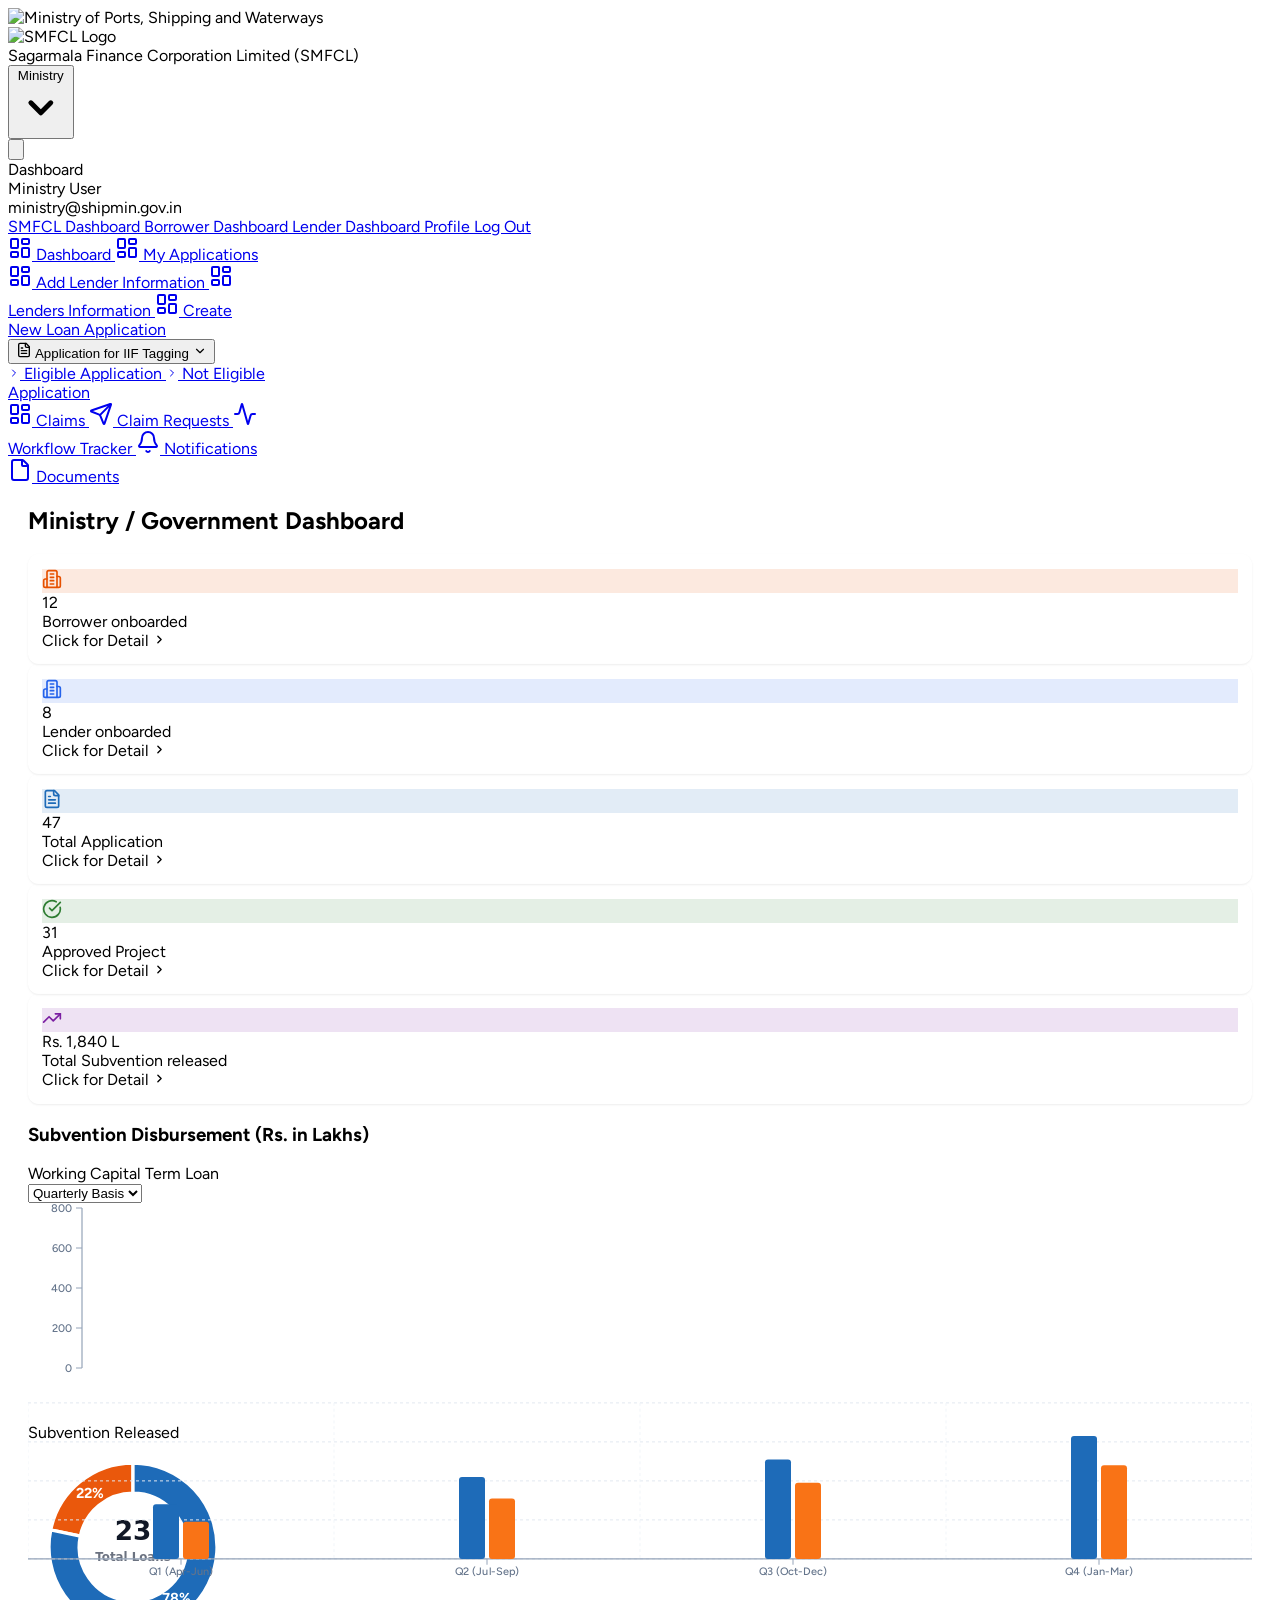
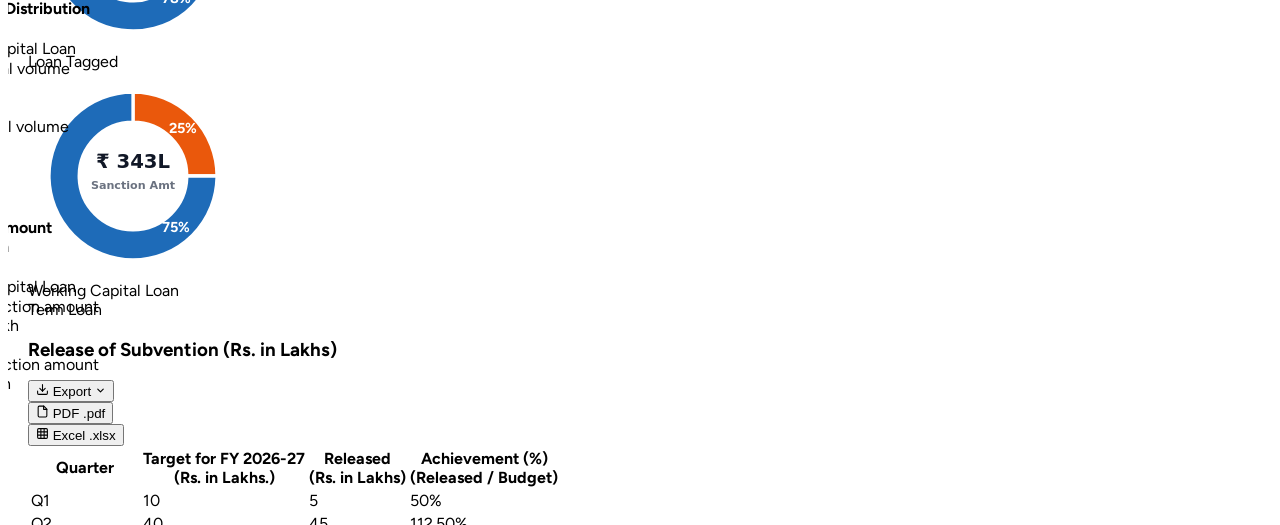
==== commit af79ba8b: "updated file" ====
--- a/index.html
+++ b/index.html
@@ -1839,19 +1839,19 @@
                     if (footerEl) footerEl.innerHTML = cfg.footer;
                     if (searchInput) searchInput.value = '';
 
-                    // Toggle tabs buttons UI
+                    // Toggle tabs buttons UI: display ONLY the clicked card's tab as a static indicator, hide all other tab buttons to disable toggling
                     ['borrowers', 'lenders', 'applications', 'projects', 'subvention', 'tagged', 'coverage'].forEach((k) => {
                         const btn = document.getElementById(`kpiTabBtn_${k}`);
                         const content = document.getElementById(`kpiContent_${k}`);
                         if (btn) {
                             if (k === tabKey) {
-                                btn.classList.remove('text-gray-600', 'font-medium', 'hover:text-gray-900');
-                                btn.classList.add('bg-white', 'font-semibold', 'shadow-xs');
+                                btn.style.display = 'inline-flex';
+                                btn.classList.remove('text-gray-600', 'font-medium', 'hover:text-gray-900', 'cursor-pointer');
+                                btn.classList.add('bg-white', 'font-semibold', 'shadow-xs', 'cursor-default');
                                 btn.style.color = '#0D2B55';
+                                btn.style.pointerEvents = 'none';
                             } else {
-                                btn.style.color = '';
-                                btn.classList.remove('bg-white', 'font-semibold', 'shadow-xs');
-                                btn.classList.add('text-gray-600', 'font-medium', 'hover:text-gray-900');
+                                btn.style.display = 'none';
                             }
                         }
                         if (content) {
@@ -2082,25 +2082,25 @@
                 <div class="px-6 py-3 bg-gray-50 border-b border-gray-200 flex flex-wrap items-center justify-between gap-3 flex-shrink-0">
                     <!-- Tabs -->
                     <div class="inline-flex p-1 bg-gray-200/70 rounded-lg text-xs overflow-x-auto max-w-full">
-                        <button id="kpiTabBtn_borrowers" type="button" onclick="window.switchKpiTab('borrowers')" class="px-3 py-1.5 rounded-md font-semibold text-[#0d2b55] bg-white shadow-xs transition-all cursor-pointer whitespace-nowrap">
+                        <button id="kpiTabBtn_borrowers" type="button" class="px-3 py-1.5 rounded-md font-semibold text-[#0d2b55] bg-white shadow-xs transition-all cursor-default pointer-events-none whitespace-nowrap">
                             Borrower onboarded (12)
                         </button>
-                        <button id="kpiTabBtn_lenders" type="button" onclick="window.switchKpiTab('lenders')" class="px-3 py-1.5 rounded-md font-medium text-gray-600 hover:text-gray-900 transition-all cursor-pointer whitespace-nowrap">
+                        <button id="kpiTabBtn_lenders" type="button" style="display: none;" class="px-3 py-1.5 rounded-md font-medium text-gray-600 hover:text-gray-900 transition-all cursor-default pointer-events-none whitespace-nowrap">
                             Lender onboarded (8)
                         </button>
-                        <button id="kpiTabBtn_applications" type="button" onclick="window.switchKpiTab('applications')" class="px-3 py-1.5 rounded-md font-medium text-gray-600 hover:text-gray-900 transition-all cursor-pointer whitespace-nowrap">
+                        <button id="kpiTabBtn_applications" type="button" style="display: none;" class="px-3 py-1.5 rounded-md font-medium text-gray-600 hover:text-gray-900 transition-all cursor-default pointer-events-none whitespace-nowrap">
                             Total Application (47)
                         </button>
-                        <button id="kpiTabBtn_projects" type="button" onclick="window.switchKpiTab('projects')" class="px-3 py-1.5 rounded-md font-medium text-gray-600 hover:text-gray-900 transition-all cursor-pointer whitespace-nowrap">
+                        <button id="kpiTabBtn_projects" type="button" style="display: none;" class="px-3 py-1.5 rounded-md font-medium text-gray-600 hover:text-gray-900 transition-all cursor-default pointer-events-none whitespace-nowrap">
                             Approved Project (31)
                         </button>
-                        <button id="kpiTabBtn_subvention" type="button" onclick="window.switchKpiTab('subvention')" class="px-3 py-1.5 rounded-md font-medium text-gray-600 hover:text-gray-900 transition-all cursor-pointer whitespace-nowrap">
+                        <button id="kpiTabBtn_subvention" type="button" style="display: none;" class="px-3 py-1.5 rounded-md font-medium text-gray-600 hover:text-gray-900 transition-all cursor-default pointer-events-none whitespace-nowrap">
                             Subvention Released (₹ 1,840 L)
                         </button>
-                        <button id="kpiTabBtn_tagged" type="button" onclick="window.switchKpiTab('tagged')" class="px-3 py-1.5 rounded-md font-medium text-gray-600 hover:text-gray-900 transition-all cursor-pointer whitespace-nowrap">
+                        <button id="kpiTabBtn_tagged" type="button" style="display: none;" class="px-3 py-1.5 rounded-md font-medium text-gray-600 hover:text-gray-900 transition-all cursor-default pointer-events-none whitespace-nowrap">
                             Total Loan Tagged (31)
                         </button>
-                        <button id="kpiTabBtn_coverage" type="button" onclick="window.switchKpiTab('coverage')" class="px-3 py-1.5 rounded-md font-medium text-gray-600 hover:text-gray-900 transition-all cursor-pointer whitespace-nowrap">
+                        <button id="kpiTabBtn_coverage" type="button" style="display: none;" class="px-3 py-1.5 rounded-md font-medium text-gray-600 hover:text-gray-900 transition-all cursor-default pointer-events-none whitespace-nowrap">
                             Loan Coverage (₹ 48,500 L)
                         </button>
                     </div>
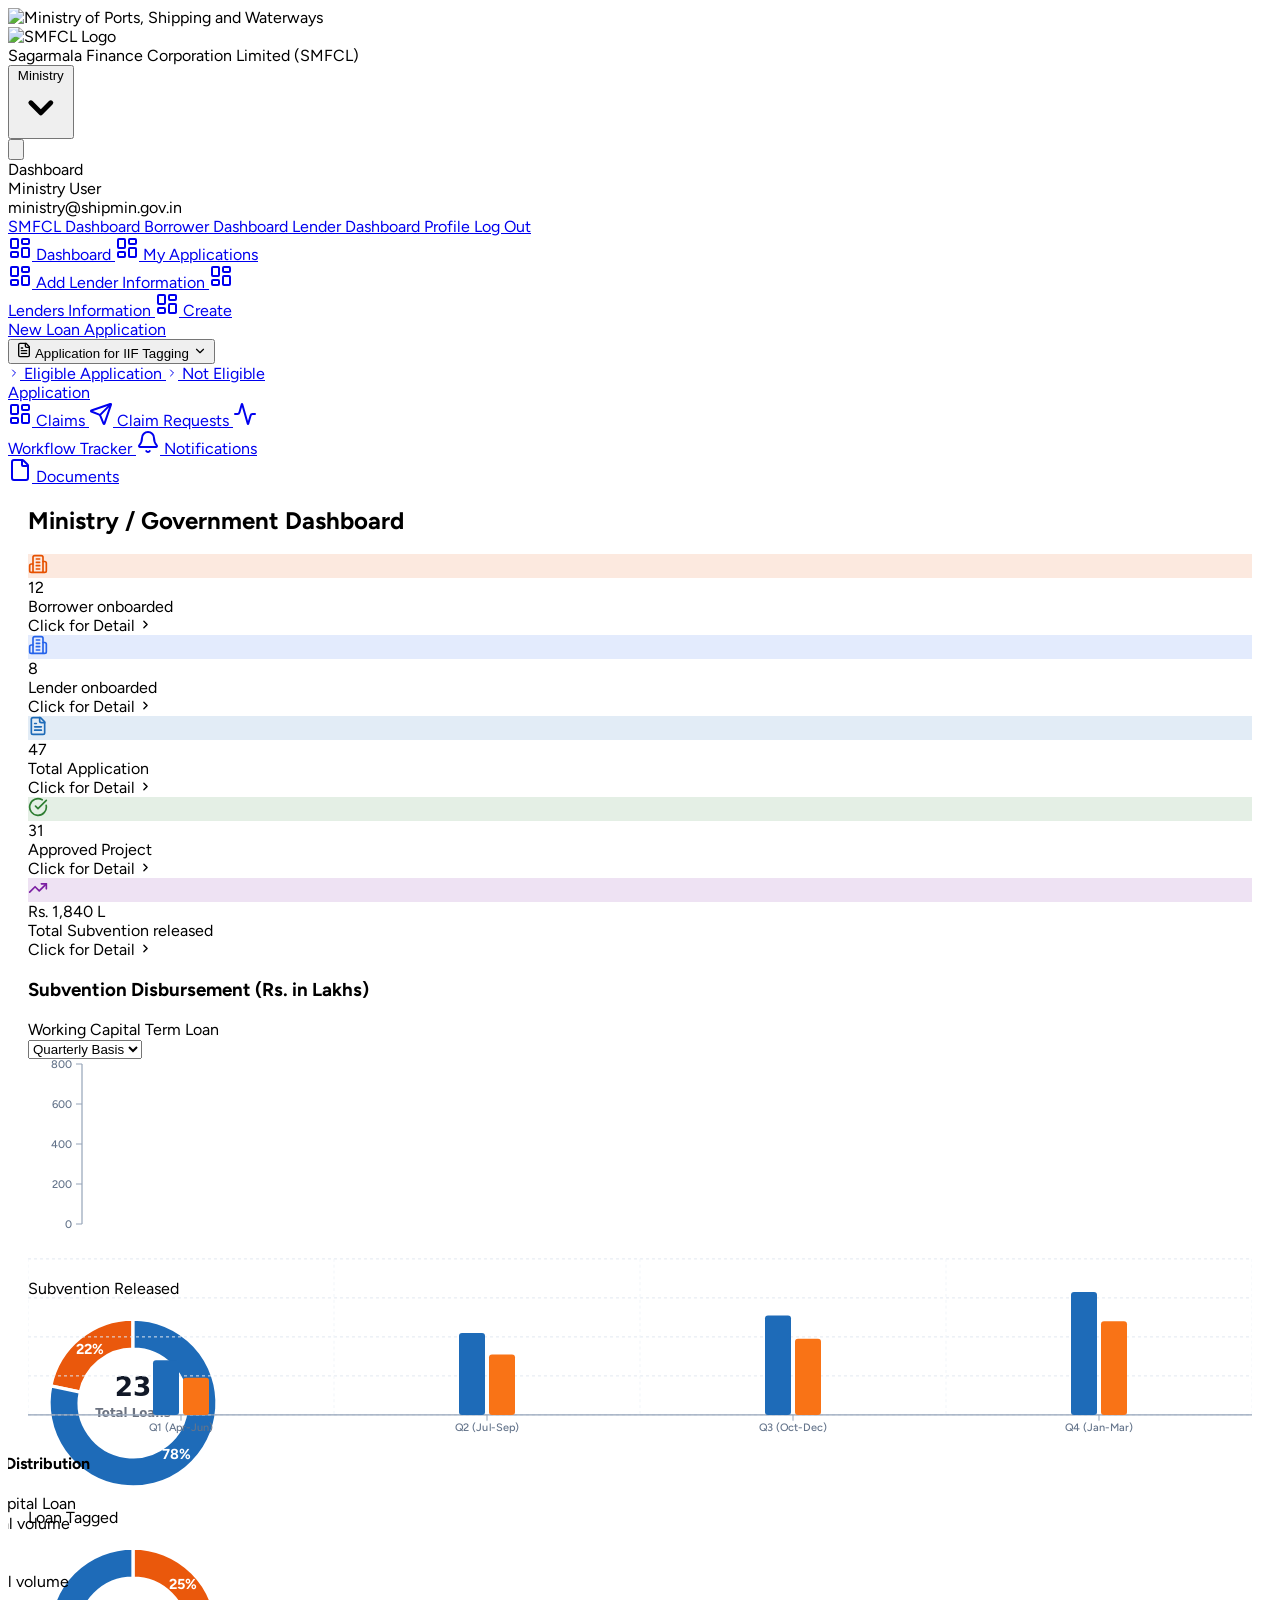
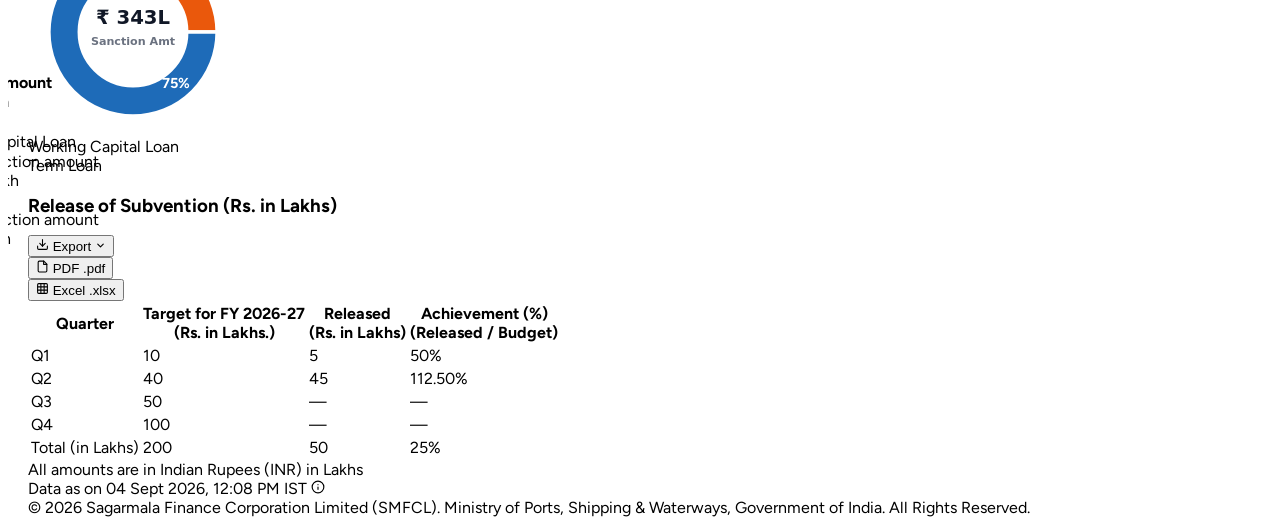
==== commit 708c7e13: "chnages all data crore to Lakh" ====
--- a/index.html
+++ b/index.html
@@ -1751,7 +1751,7 @@
                         iconBg: 'rgba(37, 99, 235, 0.2)',
                         iconColor: '#93c5fd',
                         iconSvg: '<svg xmlns="http://www.w3.org/2000/svg" width="20" height="20" viewBox="0 0 24 24" fill="none" stroke="currentColor" stroke-width="2" stroke-linecap="round" stroke-linejoin="round"><path d="M6 22V4a2 2 0 0 1 2-2h8a2 2 0 0 1 2 2v18Z"></path><path d="M6 12H4a2 2 0 0 0-2 2v6a2 2 0 0 0 2 2h2"></path><path d="M18 9h2a2 2 0 0 1 2 2v9a2 2 0 0 1-2 2h-2"></path><path d="M10 6h4"></path><path d="M10 10h4"></path><path d="M10 14h4"></path><path d="M10 18h4"></path></svg>',
-                        footer: 'Total Empanelled Lenders: <span class="font-bold text-blue-900">8</span> | Active Credit Lines: <span class="font-bold text-gray-900">₹ 8,250.00 Cr</span> | Validation Queue: <span class="font-bold text-emerald-700">Clear</span>'
+                        footer: 'Total Empanelled Lenders: <span class="font-bold text-blue-900">8</span> | Active Credit Lines: <span class="font-bold text-gray-900">₹ 8,250.00 L</span> | Validation Queue: <span class="font-bold text-emerald-700">Clear</span>'
                     },
                     applications: {
                         title: 'Total Applications',
@@ -1760,7 +1760,7 @@
                         iconBg: 'rgba(30, 107, 184, 0.2)',
                         iconColor: '#93c5fd',
                         iconSvg: '<svg xmlns="http://www.w3.org/2000/svg" width="20" height="20" viewBox="0 0 24 24" fill="none" stroke="currentColor" stroke-width="2" stroke-linecap="round" stroke-linejoin="round"><path d="M15 2H6a2 2 0 0 0-2 2v16a2 2 0 0 0 2 2h12a2 2 0 0 0 2-2V7Z"></path><path d="M14 2v4a2 2 0 0 0 2 2h4"></path><path d="M10 9H8"></path><path d="M16 13H8"></path><path d="M16 17H8"></path></svg>',
-                        footer: 'Total Applications: <span class="font-bold text-gray-900">47</span> | Project Outlay: <span class="font-bold text-blue-900">₹ 4,280.00 Cr</span> | Requested Subvention: <span class="font-bold text-emerald-700">₹ 918.50 Cr</span>'
+                        footer: 'Total Applications: <span class="font-bold text-gray-900">47</span> | Project Outlay: <span class="font-bold text-blue-900">₹ 4,280.00 L</span> | Requested Subvention: <span class="font-bold text-emerald-700">₹ 918.50 L</span>'
                     },
                     projects: {
                         title: 'Approved Projects',
@@ -1769,7 +1769,7 @@
                         iconBg: 'rgba(46, 125, 50, 0.2)',
                         iconColor: '#86efac',
                         iconSvg: '<svg xmlns="http://www.w3.org/2000/svg" width="20" height="20" viewBox="0 0 24 24" fill="none" stroke="currentColor" stroke-width="2" stroke-linecap="round" stroke-linejoin="round"><path d="M21.801 10A10 10 0 1 1 17 3.335"></path><path d="m9 11 3 3L22 4"></path></svg>',
-                        footer: 'Active Sanctioned Projects: <span class="font-bold text-emerald-800">31</span> | Total Project Outlay: <span class="font-bold text-gray-900">₹ 2,860.50 Cr</span> | Sanctioned Subvention: <span class="font-bold text-blue-900">₹ 612.40 Cr</span>'
+                        footer: 'Active Sanctioned Projects: <span class="font-bold text-emerald-800">31</span> | Total Project Outlay: <span class="font-bold text-gray-900">₹ 2,860.50 L</span> | Sanctioned Subvention: <span class="font-bold text-blue-900">₹ 612.40 L</span>'
                     },
                     subvention: {
                         title: 'Total Subvention Released',
@@ -2141,9 +2141,9 @@
                                         </td>
                                         <td class="px-4 py-3 text-gray-600">Public Sector Bank</td>
                                         <td class="px-4 py-3 text-gray-700">BKC, Mumbai</td>
-                                        <td class="px-4 py-3 text-right font-bold text-gray-900">₹ 3,200.00 Cr</td>
-                                        <td class="px-4 py-3 text-right font-bold text-blue-900">₹ 2,450.00 Cr</td>
-                                        <td class="px-4 py-3 text-right font-bold text-emerald-700">₹ 512.50 Cr</td>
+                                        <td class="px-4 py-3 text-right font-bold text-gray-900">₹ 3,200.00 L</td>
+                                        <td class="px-4 py-3 text-right font-bold text-blue-900">₹ 2,450.00 L</td>
+                                        <td class="px-4 py-3 text-right font-bold text-emerald-700">₹ 512.50 L</td>
                                         <td class="px-4 py-3 text-center text-gray-600">15 Jan 2024</td>
                                     </tr>
                                     <tr class="hover:bg-blue-50/30 transition-colors">
@@ -2154,9 +2154,9 @@
                                         </td>
                                         <td class="px-4 py-3 text-gray-600">Public Sector Bank</td>
                                         <td class="px-4 py-3 text-gray-700">Connaught Place, New Delhi</td>
-                                        <td class="px-4 py-3 text-right font-bold text-gray-900">₹ 1,450.00 Cr</td>
-                                        <td class="px-4 py-3 text-right font-bold text-blue-900">₹ 1,120.00 Cr</td>
-                                        <td class="px-4 py-3 text-right font-bold text-emerald-700">₹ 240.00 Cr</td>
+                                        <td class="px-4 py-3 text-right font-bold text-gray-900">₹ 1,450.00 L</td>
+                                        <td class="px-4 py-3 text-right font-bold text-blue-900">₹ 1,120.00 L</td>
+                                        <td class="px-4 py-3 text-right font-bold text-emerald-700">₹ 240.00 L</td>
                                         <td class="px-4 py-3 text-center text-gray-600">20 Feb 2024</td>
                                     </tr>
                                     <tr class="hover:bg-blue-50/30 transition-colors">
@@ -2167,9 +2167,9 @@
                                         </td>
                                         <td class="px-4 py-3 text-gray-600">Public Sector Bank</td>
                                         <td class="px-4 py-3 text-gray-700">Fort, Mumbai</td>
-                                        <td class="px-4 py-3 text-right font-bold text-gray-900">₹ 1,100.00 Cr</td>
-                                        <td class="px-4 py-3 text-right font-bold text-blue-900">₹ 890.00 Cr</td>
-                                        <td class="px-4 py-3 text-right font-bold text-emerald-700">₹ 185.00 Cr</td>
+                                        <td class="px-4 py-3 text-right font-bold text-gray-900">₹ 1,100.00 L</td>
+                                        <td class="px-4 py-3 text-right font-bold text-blue-900">₹ 890.00 L</td>
+                                        <td class="px-4 py-3 text-right font-bold text-emerald-700">₹ 185.00 L</td>
                                         <td class="px-4 py-3 text-center text-gray-600">10 Mar 2024</td>
                                     </tr>
                                     <tr class="hover:bg-blue-50/30 transition-colors">
@@ -2180,9 +2180,9 @@
                                         </td>
                                         <td class="px-4 py-3 text-gray-600">Public Sector Bank</td>
                                         <td class="px-4 py-3 text-gray-700">MG Road, Bengaluru</td>
-                                        <td class="px-4 py-3 text-right font-bold text-gray-900">₹ 950.00 Cr</td>
-                                        <td class="px-4 py-3 text-right font-bold text-blue-900">₹ 720.00 Cr</td>
-                                        <td class="px-4 py-3 text-right font-bold text-emerald-700">₹ 155.00 Cr</td>
+                                        <td class="px-4 py-3 text-right font-bold text-gray-900">₹ 950.00 L</td>
+                                        <td class="px-4 py-3 text-right font-bold text-blue-900">₹ 720.00 L</td>
+                                        <td class="px-4 py-3 text-right font-bold text-emerald-700">₹ 155.00 L</td>
                                         <td class="px-4 py-3 text-center text-gray-600">05 May 2024</td>
                                     </tr>
                                     <tr class="hover:bg-blue-50/30 transition-colors">
@@ -2193,9 +2193,9 @@
                                         </td>
                                         <td class="px-4 py-3 text-gray-600">Public Sector Bank</td>
                                         <td class="px-4 py-3 text-gray-700">Nariman Point, Mumbai</td>
-                                        <td class="px-4 py-3 text-right font-bold text-gray-900">₹ 680.00 Cr</td>
-                                        <td class="px-4 py-3 text-right font-bold text-blue-900">₹ 510.00 Cr</td>
-                                        <td class="px-4 py-3 text-right font-bold text-emerald-700">₹ 110.00 Cr</td>
+                                        <td class="px-4 py-3 text-right font-bold text-gray-900">₹ 680.00 L</td>
+                                        <td class="px-4 py-3 text-right font-bold text-blue-900">₹ 510.00 L</td>
+                                        <td class="px-4 py-3 text-right font-bold text-emerald-700">₹ 110.00 L</td>
                                         <td class="px-4 py-3 text-center text-gray-600">18 Jun 2024</td>
                                     </tr>
                                     <tr class="hover:bg-blue-50/30 transition-colors">
@@ -2206,9 +2206,9 @@
                                         </td>
                                         <td class="px-4 py-3 text-gray-600">Private Commercial Bank</td>
                                         <td class="px-4 py-3 text-gray-700">Lower Parel, Mumbai</td>
-                                        <td class="px-4 py-3 text-right font-bold text-gray-900">₹ 420.00 Cr</td>
-                                        <td class="px-4 py-3 text-right font-bold text-blue-900">₹ 340.00 Cr</td>
-                                        <td class="px-4 py-3 text-right font-bold text-emerald-700">₹ 72.50 Cr</td>
+                                        <td class="px-4 py-3 text-right font-bold text-gray-900">₹ 420.00 L</td>
+                                        <td class="px-4 py-3 text-right font-bold text-blue-900">₹ 340.00 L</td>
+                                        <td class="px-4 py-3 text-right font-bold text-emerald-700">₹ 72.50 L</td>
                                         <td class="px-4 py-3 text-center text-gray-600">12 Aug 2024</td>
                                     </tr>
                                     <tr class="hover:bg-blue-50/30 transition-colors">
@@ -2219,9 +2219,9 @@
                                         </td>
                                         <td class="px-4 py-3 text-gray-600">Public Sector Bank</td>
                                         <td class="px-4 py-3 text-gray-700">Anna Salai, Chennai</td>
-                                        <td class="px-4 py-3 text-right font-bold text-gray-900">₹ 250.00 Cr</td>
-                                        <td class="px-4 py-3 text-right font-bold text-blue-900">₹ 190.00 Cr</td>
-                                        <td class="px-4 py-3 text-right font-bold text-emerald-700">₹ 40.00 Cr</td>
+                                        <td class="px-4 py-3 text-right font-bold text-gray-900">₹ 250.00 L</td>
+                                        <td class="px-4 py-3 text-right font-bold text-blue-900">₹ 190.00 L</td>
+                                        <td class="px-4 py-3 text-right font-bold text-emerald-700">₹ 40.00 L</td>
                                         <td class="px-4 py-3 text-center text-gray-600">25 Sep 2024</td>
                                     </tr>
                                     <tr class="hover:bg-blue-50/30 transition-colors">
@@ -2232,18 +2232,18 @@
                                         </td>
                                         <td class="px-4 py-3 text-gray-600">Financial Institution</td>
                                         <td class="px-4 py-3 text-gray-700">Barakhamba, New Delhi</td>
-                                        <td class="px-4 py-3 text-right font-bold text-gray-900">₹ 200.00 Cr</td>
-                                        <td class="px-4 py-3 text-right font-bold text-blue-900">₹ 140.00 Cr</td>
-                                        <td class="px-4 py-3 text-right font-bold text-emerald-700">₹ 32.00 Cr</td>
+                                        <td class="px-4 py-3 text-right font-bold text-gray-900">₹ 200.00 L</td>
+                                        <td class="px-4 py-3 text-right font-bold text-blue-900">₹ 140.00 L</td>
+                                        <td class="px-4 py-3 text-right font-bold text-emerald-700">₹ 32.00 L</td>
                                         <td class="px-4 py-3 text-center text-gray-600">14 Nov 2024</td>
                                     </tr>
                                 </tbody>
                                 <tfoot class="bg-gray-50 font-semibold text-gray-800 border-t border-gray-200">
                                     <tr>
                                         <td colspan="4" class="px-4 py-3 text-gray-900 font-bold">Consolidated Lenders Registry (8 Empanelled Lenders)</td>
-                                        <td class="px-4 py-3 text-right font-bold text-gray-950">₹ 8,250.00 Cr</td>
-                                        <td class="px-4 py-3 text-right font-bold text-blue-950">₹ 5,960.00 Cr</td>
-                                        <td class="px-4 py-3 text-right font-bold text-emerald-700">₹ 1,347.00 Cr</td>
+                                        <td class="px-4 py-3 text-right font-bold text-gray-950">₹ 8,250.00 L</td>
+                                        <td class="px-4 py-3 text-right font-bold text-blue-950">₹ 5,960.00 L</td>
+                                        <td class="px-4 py-3 text-right font-bold text-emerald-700">₹ 1,347.00 L</td>
                                         <td class="px-4 py-3 text-center text-xs text-emerald-700 font-bold">100% Empanelled &amp; Active</td>
                                     </tr>
                                 </tfoot>
@@ -2275,8 +2275,8 @@
                                             <span class="block text-[11px] font-normal text-gray-500">Kochi Cluster, Kerala</span>
                                         </td>
                                         <td class="px-4 py-3 font-medium text-gray-800">Drydock Extension &amp; Modernisation</td>
-                                        <td class="px-4 py-3 text-right font-bold text-gray-900">₹ 340.00 Cr</td>
-                                        <td class="px-4 py-3 text-right font-bold text-emerald-700">₹ 72.50 Cr</td>
+                                        <td class="px-4 py-3 text-right font-bold text-gray-900">₹ 340.00 L</td>
+                                        <td class="px-4 py-3 text-right font-bold text-emerald-700">₹ 72.50 L</td>
                                         <td class="px-4 py-3 text-center text-gray-700">State Bank of India</td>
                                         <td class="px-4 py-3 text-center text-gray-600">02 Jun 2026</td>
                                         <td class="px-4 py-3 text-center">
@@ -2290,8 +2290,8 @@
                                             <span class="block text-[11px] font-normal text-gray-500">Kolkata, West Bengal</span>
                                         </td>
                                         <td class="px-4 py-3 font-medium text-gray-800">Green Tug &amp; Electric Propulsion</td>
-                                        <td class="px-4 py-3 text-right font-bold text-gray-900">₹ 185.00 Cr</td>
-                                        <td class="px-4 py-3 text-right font-bold text-emerald-700">₹ 39.20 Cr</td>
+                                        <td class="px-4 py-3 text-right font-bold text-gray-900">₹ 185.00 L</td>
+                                        <td class="px-4 py-3 text-right font-bold text-emerald-700">₹ 39.20 L</td>
                                         <td class="px-4 py-3 text-center text-gray-700">Punjab National Bank</td>
                                         <td class="px-4 py-3 text-center text-gray-600">28 May 2026</td>
                                         <td class="px-4 py-3 text-center">
@@ -2305,8 +2305,8 @@
                                             <span class="block text-[11px] font-normal text-gray-500">Mumbai, Maharashtra</span>
                                         </td>
                                         <td class="px-4 py-3 font-medium text-gray-800">Shiprepair Infrastructure Upgrade</td>
-                                        <td class="px-4 py-3 text-right font-bold text-gray-900">₹ 290.00 Cr</td>
-                                        <td class="px-4 py-3 text-right font-bold text-emerald-700">₹ 62.00 Cr</td>
+                                        <td class="px-4 py-3 text-right font-bold text-gray-900">₹ 290.00 L</td>
+                                        <td class="px-4 py-3 text-right font-bold text-emerald-700">₹ 62.00 L</td>
                                         <td class="px-4 py-3 text-center text-gray-700">Bank of Baroda</td>
                                         <td class="px-4 py-3 text-center text-gray-600">25 May 2026</td>
                                         <td class="px-4 py-3 text-center">
@@ -2320,8 +2320,8 @@
                                             <span class="block text-[11px] font-normal text-gray-500">Mormugao, Goa</span>
                                         </td>
                                         <td class="px-4 py-3 font-medium text-gray-800">Slipway Mechanisation &amp; Automation</td>
-                                        <td class="px-4 py-3 text-right font-bold text-gray-900">₹ 145.00 Cr</td>
-                                        <td class="px-4 py-3 text-right font-bold text-emerald-700">₹ 31.00 Cr</td>
+                                        <td class="px-4 py-3 text-right font-bold text-gray-900">₹ 145.00 L</td>
+                                        <td class="px-4 py-3 text-right font-bold text-emerald-700">₹ 31.00 L</td>
                                         <td class="px-4 py-3 text-center text-gray-700">State Bank of India</td>
                                         <td class="px-4 py-3 text-center text-gray-600">19 May 2026</td>
                                         <td class="px-4 py-3 text-center">
@@ -2335,8 +2335,8 @@
                                             <span class="block text-[11px] font-normal text-gray-500">Visakhapatnam, Andhra Pradesh</span>
                                         </td>
                                         <td class="px-4 py-3 font-medium text-gray-800">Floating Drydock Facility (Vizag)</td>
-                                        <td class="px-4 py-3 text-right font-bold text-gray-900">₹ 410.00 Cr</td>
-                                        <td class="px-4 py-3 text-right font-bold text-emerald-700">₹ 88.00 Cr</td>
+                                        <td class="px-4 py-3 text-right font-bold text-gray-900">₹ 410.00 L</td>
+                                        <td class="px-4 py-3 text-right font-bold text-emerald-700">₹ 88.00 L</td>
                                         <td class="px-4 py-3 text-center text-gray-700">Canara Bank</td>
                                         <td class="px-4 py-3 text-center text-gray-600">14 May 2026</td>
                                         <td class="px-4 py-3 text-center">
@@ -2347,8 +2347,8 @@
                                 <tfoot class="bg-gray-50 font-semibold text-gray-800 border-t border-gray-200">
                                     <tr>
                                         <td colspan="3" class="px-4 py-3 text-gray-900 font-bold">Total (47 Submitted Proposals)</td>
-                                        <td class="px-4 py-3 text-right font-bold text-gray-900">₹ 4,280.00 Cr</td>
-                                        <td class="px-4 py-3 text-right font-bold text-emerald-700">₹ 918.50 Cr</td>
+                                        <td class="px-4 py-3 text-right font-bold text-gray-900">₹ 4,280.00 L</td>
+                                        <td class="px-4 py-3 text-right font-bold text-emerald-700">₹ 918.50 L</td>
                                         <td colspan="3" class="px-4 py-3 text-center text-xs text-blue-900 font-bold">31 Sanctioned · 16 Under Scrutiny</td>
                                     </tr>
                                 </tfoot>
@@ -2378,8 +2378,8 @@
                                         <td class="px-4 py-3 font-bold text-gray-900">Cochin Shipyard Limited</td>
                                         <td class="px-4 py-3 font-medium text-gray-800">International Shiprepair Complex (ISRF)</td>
                                         <td class="px-4 py-3 text-gray-600">Kochi Port, Kerala</td>
-                                        <td class="px-4 py-3 text-right font-bold text-gray-900">₹ 450.00 Cr</td>
-                                        <td class="px-4 py-3 text-right font-bold text-emerald-700">₹ 96.00 Cr</td>
+                                        <td class="px-4 py-3 text-right font-bold text-gray-900">₹ 450.00 L</td>
+                                        <td class="px-4 py-3 text-right font-bold text-emerald-700">₹ 96.00 L</td>
                                         <td class="px-4 py-3 text-center text-gray-600">12 Jan 2026</td>
                                         <td class="px-4 py-3 text-center">
                                             <span class="inline-flex items-center px-2 py-0.5 rounded-full text-[11px] font-semibold bg-emerald-100 text-emerald-800">82% (Commissioning)</span>
@@ -2390,8 +2390,8 @@
                                         <td class="px-4 py-3 font-bold text-gray-900">Mazagon Dock Shipbuilders</td>
                                         <td class="px-4 py-3 font-medium text-gray-800">Green Tug Retrofit &amp; Hydrogen Propulsion</td>
                                         <td class="px-4 py-3 text-gray-600">Mumbai Harbour, Maharashtra</td>
-                                        <td class="px-4 py-3 text-right font-bold text-gray-900">₹ 320.00 Cr</td>
-                                        <td class="px-4 py-3 text-right font-bold text-emerald-700">₹ 68.50 Cr</td>
+                                        <td class="px-4 py-3 text-right font-bold text-gray-900">₹ 320.00 L</td>
+                                        <td class="px-4 py-3 text-right font-bold text-emerald-700">₹ 68.50 L</td>
                                         <td class="px-4 py-3 text-center text-gray-600">18 Jan 2026</td>
                                         <td class="px-4 py-3 text-center">
                                             <span class="inline-flex items-center px-2 py-0.5 rounded-full text-[11px] font-semibold bg-blue-100 text-blue-800">75% (Machinery Install)</span>
@@ -2402,8 +2402,8 @@
                                         <td class="px-4 py-3 font-bold text-gray-900">Garden Reach Shipbuilders</td>
                                         <td class="px-4 py-3 font-medium text-gray-800">Modernised Building Berth &amp; Goliath Crane</td>
                                         <td class="px-4 py-3 text-gray-600">Kolkata Port, West Bengal</td>
-                                        <td class="px-4 py-3 text-right font-bold text-gray-900">₹ 280.00 Cr</td>
-                                        <td class="px-4 py-3 text-right font-bold text-emerald-700">₹ 60.00 Cr</td>
+                                        <td class="px-4 py-3 text-right font-bold text-gray-900">₹ 280.00 L</td>
+                                        <td class="px-4 py-3 text-right font-bold text-emerald-700">₹ 60.00 L</td>
                                         <td class="px-4 py-3 text-center text-gray-600">05 Feb 2026</td>
                                         <td class="px-4 py-3 text-center">
                                             <span class="inline-flex items-center px-2 py-0.5 rounded-full text-[11px] font-semibold bg-emerald-100 text-emerald-800">90% (Trial Runs)</span>
@@ -2414,8 +2414,8 @@
                                         <td class="px-4 py-3 font-bold text-gray-900">Goa Shipyard Limited</td>
                                         <td class="px-4 py-3 font-medium text-gray-800">Composite Material Ship Construction Yard</td>
                                         <td class="px-4 py-3 text-gray-600">Mormugao, Goa</td>
-                                        <td class="px-4 py-3 text-right font-bold text-gray-900">₹ 195.00 Cr</td>
-                                        <td class="px-4 py-3 text-right font-bold text-emerald-700">₹ 41.50 Cr</td>
+                                        <td class="px-4 py-3 text-right font-bold text-gray-900">₹ 195.00 L</td>
+                                        <td class="px-4 py-3 text-right font-bold text-emerald-700">₹ 41.50 L</td>
                                         <td class="px-4 py-3 text-center text-gray-600">14 Feb 2026</td>
                                         <td class="px-4 py-3 text-center">
                                             <span class="inline-flex items-center px-2 py-0.5 rounded-full text-[11px] font-semibold bg-blue-100 text-blue-800">68% (Civil Structure)</span>
@@ -2426,8 +2426,8 @@
                                         <td class="px-4 py-3 font-bold text-gray-900">Hindustan Shipyard Ltd.</td>
                                         <td class="px-4 py-3 font-medium text-gray-800">Slipway Automation &amp; Outfitting Jetty</td>
                                         <td class="px-4 py-3 text-gray-600">Visakhapatnam, Andhra Pradesh</td>
-                                        <td class="px-4 py-3 text-right font-bold text-gray-900">₹ 360.00 Cr</td>
-                                        <td class="px-4 py-3 text-right font-bold text-emerald-700">₹ 77.00 Cr</td>
+                                        <td class="px-4 py-3 text-right font-bold text-gray-900">₹ 360.00 L</td>
+                                        <td class="px-4 py-3 text-right font-bold text-emerald-700">₹ 77.00 L</td>
                                         <td class="px-4 py-3 text-center text-gray-600">22 Feb 2026</td>
                                         <td class="px-4 py-3 text-center">
                                             <span class="inline-flex items-center px-2 py-0.5 rounded-full text-[11px] font-semibold bg-emerald-100 text-emerald-800">88% (Testing Phase)</span>
@@ -2437,8 +2437,8 @@
                                 <tfoot class="bg-gray-50 font-semibold text-gray-800 border-t border-gray-200">
                                     <tr>
                                         <td colspan="4" class="px-4 py-3 text-gray-900 font-bold">Total Active Projects (31 Projects Sanctioned)</td>
-                                        <td class="px-4 py-3 text-right font-bold text-gray-900">₹ 2,860.50 Cr</td>
-                                        <td class="px-4 py-3 text-right font-bold text-emerald-800">₹ 612.40 Cr</td>
+                                        <td class="px-4 py-3 text-right font-bold text-gray-900">₹ 2,860.50 L</td>
+                                        <td class="px-4 py-3 text-right font-bold text-emerald-800">₹ 612.40 L</td>
                                         <td colspan="2" class="px-4 py-3 text-center text-xs text-gray-600">18 Operational · 13 Under Execution</td>
                                     </tr>
                                 </tfoot>
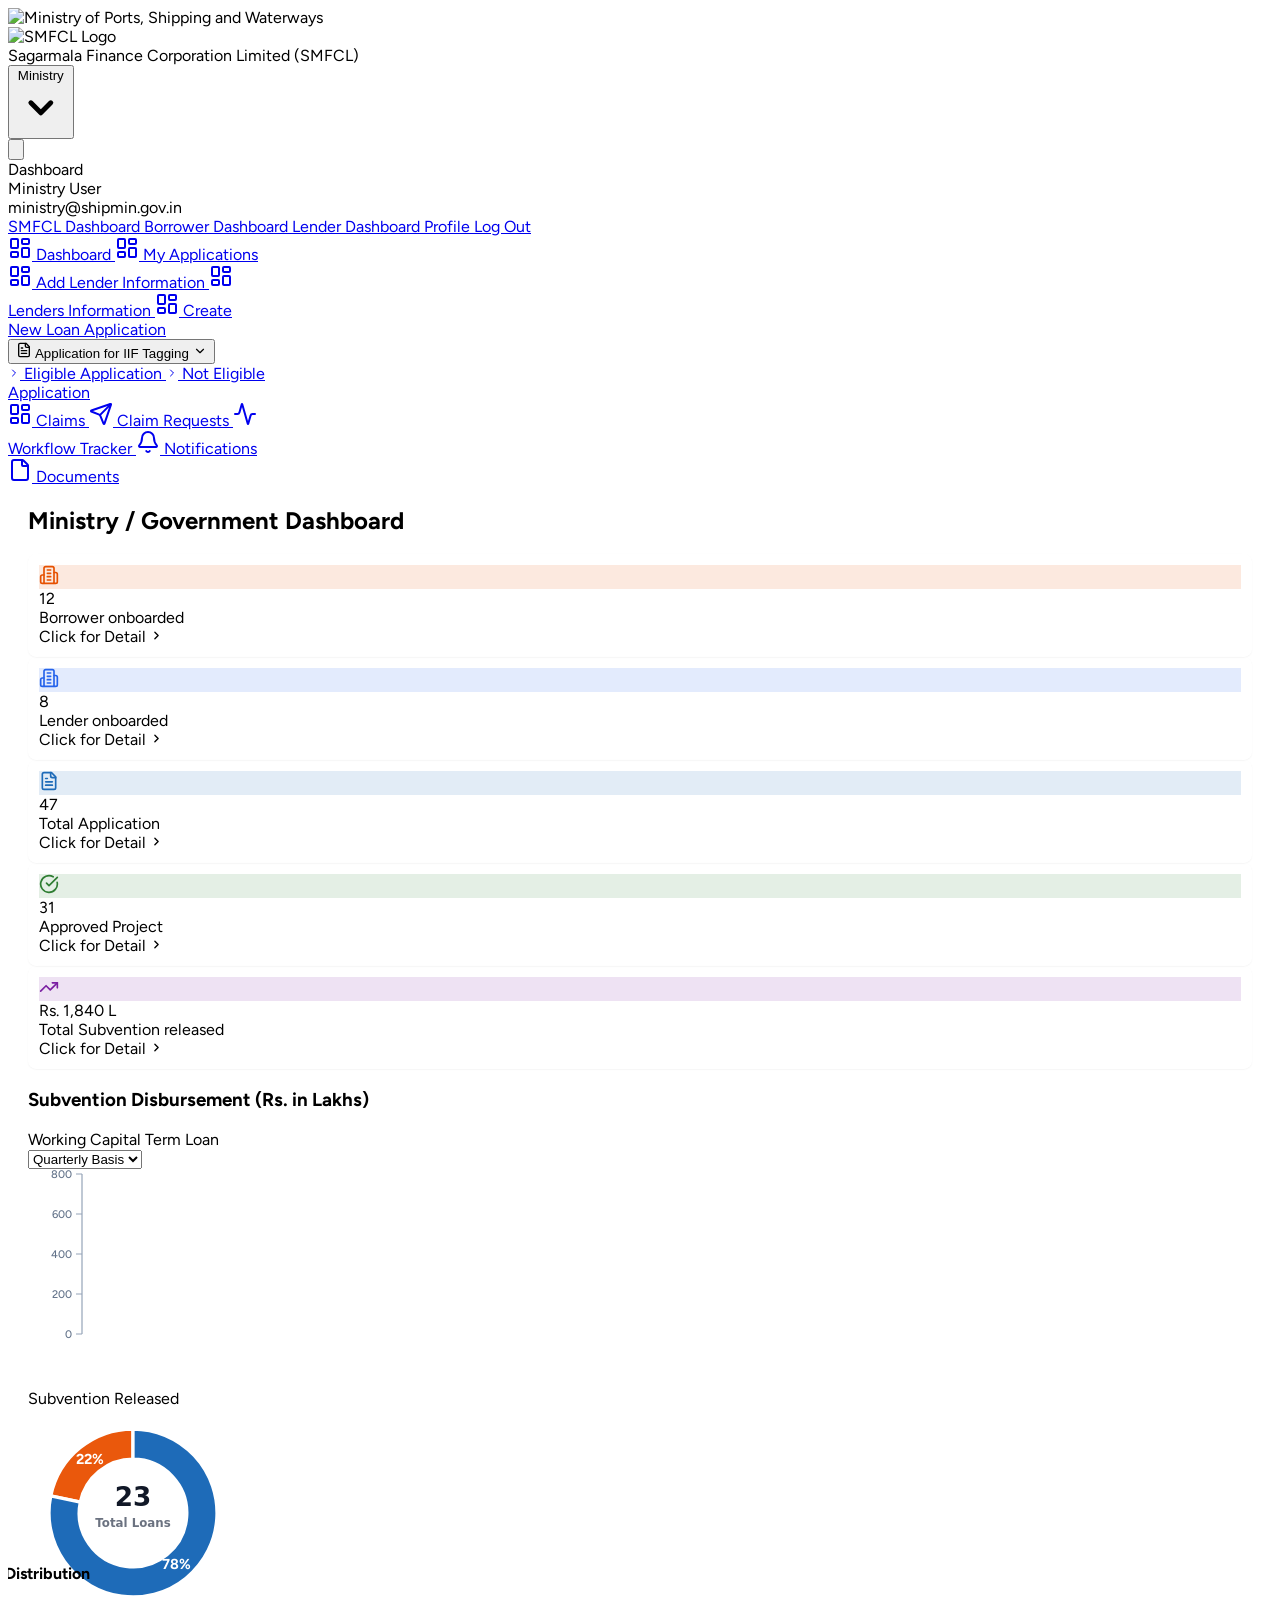
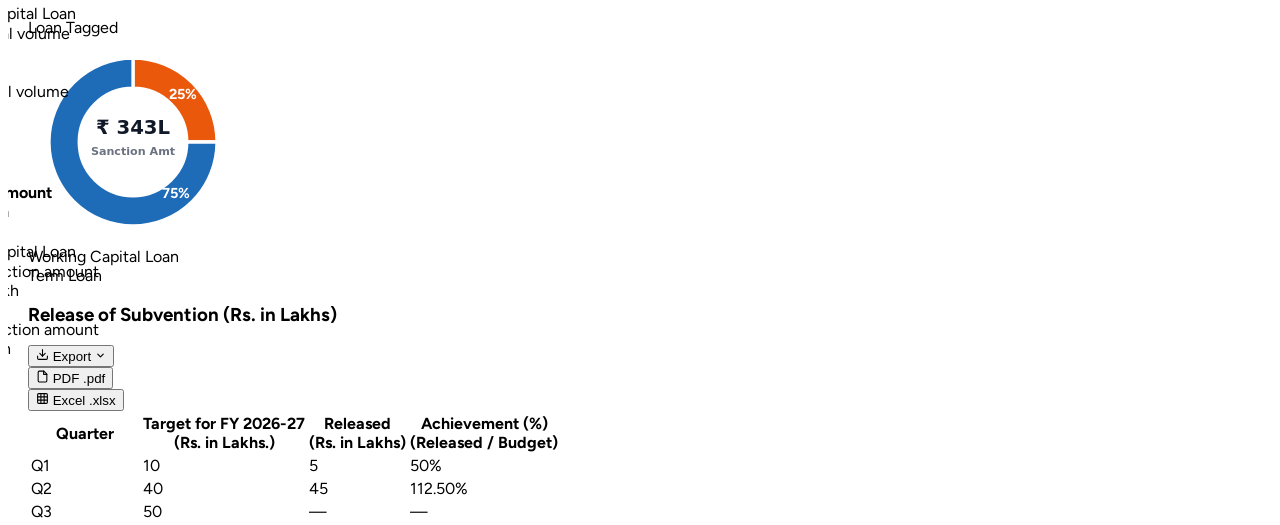
==== commit 541760fd: "fixed horizontal scrolling at year based chart" ====
--- a/index.html
+++ b/index.html
@@ -720,7 +720,7 @@
                             <!-- Charts Grid -->
                             <div class="grid grid-cols-1 lg:grid-cols-2 gap-6">
                                 <!-- Card 1: Subvention Disbursement Bar Chart with Dropdown & Dual Series -->
-                                <div class="bg-white rounded-xl border border-gray-200 p-5">
+                                <div class="bg-white rounded-xl border border-gray-200 p-5 min-w-0 max-w-full overflow-hidden flex flex-col justify-between">
                                     <div class="flex flex-col sm:flex-row sm:items-center justify-between gap-3 mb-4">
                                         <div>
                                             <h3 class="font-semibold text-gray-800 text-sm whitespace-nowrap">
@@ -739,15 +739,15 @@
                                             </select>
                                         </div>
                                     </div>
-                                    <div class="relative w-full flex items-start" style="height: 220px;">
+                                    <div class="relative w-full min-w-0 max-w-full flex items-start overflow-hidden" style="height: 220px;">
                                         <!-- Pinned Fixed Y-Axis on the left (never scrolls away) -->
-                                        <div class="flex-shrink-0 relative select-none" style="width: 55px; height: 195px;">
+                                        <div class="shrink-0 relative select-none" style="width: 55px; min-width: 55px; max-width: 55px; height: 195px;">
                                             <svg id="chartYAxisSvg" class="w-full h-full overflow-visible" viewBox="0 0 55 200" preserveAspectRatio="none">
                                                 <g id="chartYAxisFixed"></g>
                                             </svg>
                                         </div>
                                         <!-- Horizontally Scrollable Chart Area for Grid, Bars, and X-Axis -->
-                                        <div id="chartScrollContainer" class="flex-1 overflow-x-hidden overflow-y-hidden relative select-none" style="height: 220px;">
+                                        <div id="chartScrollContainer" class="relative select-none" style="flex: 1 1 0%; min-width: 0; width: 0; max-width: calc(100% - 55px); height: 220px; overflow-x: auto; overflow-y: hidden; -webkit-overflow-scrolling: touch;">
                                             <svg id="subventionChartSvg" class="overflow-visible block" style="height: 195px;" viewBox="0 0 460 200" preserveAspectRatio="none">
                                                 <!-- Grid Group -->
                                                 <g id="chartGrid"></g>
@@ -761,6 +761,47 @@
                                                 <div id="tooltipLabel" class="text-xs font-semibold text-gray-800 mb-1"></div>
                                                 <div id="tooltipValue" class="text-xs font-bold"></div>
                                             </div>
+                                        </div>
+                                    </div>
+
+                                    <!-- Visible Horizontal Scroll Bar with Left/Right Scroll Buttons (ONLY on Mobile Devices for Yearly Basis) -->
+                                    <div id="chartMobileScrollBar" class="md:hidden mt-3 pt-2.5 border-t border-gray-100 flex flex-col gap-2 w-full max-w-full overflow-hidden select-none box-border" style="display: none;">
+                                        <!-- Active Range / Hint Info -->
+                                        <div class="flex items-center justify-between text-xs px-0.5">
+                                            <span class="inline-flex items-center gap-1.5 font-semibold text-gray-700">
+                                                <span class="w-2 h-2 rounded-full bg-blue-600 animate-pulse"></span>
+                                                <span>Years:</span>
+                                                <span id="chartVisibleRangeBadge" class="px-2 py-0.5 bg-blue-50 text-blue-700 font-bold rounded-md border border-blue-200 text-[11px]">FY 2020-21 – FY 2026-27</span>
+                                            </span>
+                                            <span class="text-[11px] text-gray-400 flex items-center gap-1">
+                                                <svg xmlns="http://www.w3.org/2000/svg" width="12" height="12" viewBox="0 0 24 24" fill="none" stroke="currentColor" stroke-width="2" stroke-linecap="round" stroke-linejoin="round"><polyline points="15 18 9 12 15 6"></polyline></svg>
+                                                <span>Swipe chart</span>
+                                                <svg xmlns="http://www.w3.org/2000/svg" width="12" height="12" viewBox="0 0 24 24" fill="none" stroke="currentColor" stroke-width="2" stroke-linecap="round" stroke-linejoin="round"><polyline points="9 18 15 12 9 6"></polyline></svg>
+                                            </span>
+                                        </div>
+
+                                        <!-- Scroll Bar with Left Button [◀], Track + Draggable Thumb, Right Button [▶] -->
+                                        <div class="flex items-center gap-2 w-full max-w-full box-border">
+                                            <!-- Left Scroll Button (Earlier Years) -->
+                                            <button type="button" id="chartScrollPrevBtn" title="Scroll to earlier years (hold for continuous scroll)" aria-label="Scroll to earlier years" class="shrink-0 w-9 h-9 flex items-center justify-center rounded-lg bg-white hover:bg-blue-50 active:bg-blue-100 text-gray-700 hover:text-blue-700 border border-gray-300 active:border-blue-400 shadow-2xs transition-all cursor-pointer">
+                                                <svg xmlns="http://www.w3.org/2000/svg" width="16" height="16" viewBox="0 0 24 24" fill="none" stroke="currentColor" stroke-width="2.5" stroke-linecap="round" stroke-linejoin="round"><polyline points="15 18 9 12 15 6"></polyline></svg>
+                                            </button>
+
+                                            <!-- Horizontal Scroll Track with Draggable Thumb -->
+                                            <div id="chartCustomScrollTrack" class="flex-1 min-w-0 h-9 bg-gray-100 hover:bg-gray-200/80 rounded-lg border border-gray-300 relative cursor-pointer overflow-hidden p-0.5 transition-colors" title="Tap anywhere or drag thumb to jump across years">
+                                                <div id="chartCustomScrollThumb" class="h-full bg-blue-600 hover:bg-blue-700 active:bg-blue-800 rounded-md absolute top-0.5 left-0.5 transition-all duration-75 shadow-xs cursor-grab flex items-center justify-center text-white" style="width: 50px; left: 2px;">
+                                                    <div class="flex items-center gap-0.5 opacity-80 pointer-events-none">
+                                                        <span class="w-0.5 h-3.5 bg-white rounded-full"></span>
+                                                        <span class="w-0.5 h-3.5 bg-white rounded-full"></span>
+                                                        <span class="w-0.5 h-3.5 bg-white rounded-full"></span>
+                                                    </div>
+                                                </div>
+                                            </div>
+
+                                            <!-- Right Scroll Button (Recent Years) -->
+                                            <button type="button" id="chartScrollNextBtn" title="Scroll to recent years (hold for continuous scroll)" aria-label="Scroll to recent years" class="shrink-0 w-9 h-9 flex items-center justify-center rounded-lg bg-white hover:bg-blue-50 active:bg-blue-100 text-gray-700 hover:text-blue-700 border border-gray-300 active:border-blue-400 shadow-2xs transition-all cursor-pointer">
+                                                <svg xmlns="http://www.w3.org/2000/svg" width="16" height="16" viewBox="0 0 24 24" fill="none" stroke="currentColor" stroke-width="2.5" stroke-linecap="round" stroke-linejoin="round"><polyline points="9 18 15 12 9 6"></polyline></svg>
+                                            </button>
                                         </div>
                                     </div>
                                 </div>
@@ -1104,13 +1145,46 @@
                 const tooltip = document.getElementById('subventionTooltip');
                 const tooltipLabel = document.getElementById('tooltipLabel');
                 const tooltipValue = document.getElementById('tooltipValue');
-                const scrollHint = document.getElementById('scrollHint');
+                const mobileScrollBar = document.getElementById('chartMobileScrollBar');
+                const scrollPrevBtn = document.getElementById('chartScrollPrevBtn');
+                const scrollNextBtn = document.getElementById('chartScrollNextBtn');
+                const scrollTrack = document.getElementById('chartCustomScrollTrack');
+                const scrollThumb = document.getElementById('chartCustomScrollThumb');
+                const rangeBadge = document.getElementById('chartVisibleRangeBadge');
 
                 if (!select || !svg || !scrollContainer) return;
 
                 const topPad = 5;
                 const bottomPad = 165;
                 const height = bottomPad - topPad; // 160
+
+                function updateScrollIndicator() {
+                    if (!scrollContainer || !scrollThumb || !scrollTrack) return;
+                    const maxScroll = scrollContainer.scrollWidth - scrollContainer.clientWidth;
+                    const trackWidth = scrollTrack.clientWidth || 200;
+
+                    if (maxScroll > 10) {
+                        const visibleRatio = Math.min(1, Math.max(0.08, scrollContainer.clientWidth / scrollContainer.scrollWidth));
+                        const thumbWidthPx = Math.max(48, Math.min(trackWidth * 0.45, trackWidth * visibleRatio));
+                        const availableTrackSpace = Math.max(1, trackWidth - thumbWidthPx - 4);
+                        const scrollFraction = Math.max(0, Math.min(1, scrollContainer.scrollLeft / maxScroll));
+                        const thumbLeftPx = 2 + scrollFraction * availableTrackSpace;
+
+                        scrollThumb.style.width = `${thumbWidthPx}px`;
+                        scrollThumb.style.left = `${thumbLeftPx}px`;
+
+                        if (rangeBadge && select.value === 'yearly') {
+                            const totalYears = yearly50Labels.length;
+                            const visibleCount = Math.max(3, Math.round(visibleRatio * totalYears));
+                            const firstIdx = Math.max(0, Math.min(totalYears - 1, Math.round(scrollFraction * (totalYears - visibleCount))));
+                            const lastIdx = Math.min(totalYears - 1, firstIdx + visibleCount - 1);
+                            rangeBadge.textContent = `${yearly50Labels[firstIdx]} – ${yearly50Labels[lastIdx]}`;
+                        }
+                    } else {
+                        scrollThumb.style.width = '60px';
+                        scrollThumb.style.left = '2px';
+                    }
+                }
 
                 function renderChart(key) {
                     const data = subventionDataSets[key] || subventionDataSets.quarterly;
@@ -1131,23 +1205,33 @@
 
                     // Configure scrollable overflow and SVG sizing strictly for yearly basis
                     if (isScrollable) {
-                        scrollContainer.classList.remove('overflow-x-hidden');
-                        scrollContainer.classList.add('overflow-x-auto');
                         scrollContainer.style.overflowX = 'auto';
 
                         svg.style.width = `${actualWidth}px`;
                         svg.style.minWidth = `${actualWidth}px`;
                         svg.style.maxWidth = 'none';
                         svg.setAttribute('width', actualWidth);
+
+                        if (mobileScrollBar) {
+                            mobileScrollBar.classList.add('yearly-active');
+                            if (window.innerWidth <= 768) {
+                                mobileScrollBar.style.display = 'flex';
+                            } else {
+                                mobileScrollBar.style.display = 'none';
+                            }
+                        }
                     } else {
-                        scrollContainer.classList.remove('overflow-x-auto');
-                        scrollContainer.classList.add('overflow-x-hidden');
                         scrollContainer.style.overflowX = 'hidden';
 
                         svg.style.width = '100%';
                         svg.style.minWidth = '100%';
                         svg.style.maxWidth = '100%';
                         svg.removeAttribute('width');
+
+                        if (mobileScrollBar) {
+                            mobileScrollBar.classList.remove('yearly-active');
+                            mobileScrollBar.style.display = 'none';
+                        }
                     }
 
                     const slotWidth = actualWidth / n;
@@ -1229,11 +1313,20 @@
                     });
                     barsGroup.innerHTML = barsHtml;
 
-                    // Scroll behavior: when viewing yearly (large dataset), auto-scroll to the end (most recent years)
+                    // Scroll behavior: when viewing yearly (large dataset), auto-scroll to recent years (far right)
                     if (isScrollable) {
-                        setTimeout(() => {
-                            scrollContainer.scrollLeft = scrollContainer.scrollWidth;
-                        }, 50);
+                        const scrollToRecentYears = () => {
+                            const maxScroll = scrollContainer.scrollWidth - scrollContainer.clientWidth;
+                            if (maxScroll > 0) {
+                                scrollContainer.scrollLeft = maxScroll;
+                                updateScrollIndicator();
+                            }
+                        };
+                        requestAnimationFrame(() => {
+                            scrollToRecentYears();
+                            setTimeout(scrollToRecentYears, 60);
+                            setTimeout(scrollToRecentYears, 180);
+                        });
                     } else {
                         scrollContainer.scrollLeft = 0;
                     }
@@ -1293,20 +1386,114 @@
                     });
                 }
 
-                // Header Navigation Buttons for Smooth Scrolling
-
-
-                // Mouse Wheel Horizontal Scrolling on Yearly Chart
+                // Sync scrollbar & buttons on any scroll event (native momentum touch swipe, wheel, scrollBy, etc.)
+                scrollContainer.addEventListener('scroll', () => {
+                    updateScrollIndicator();
+                }, { passive: true });
+
+                // Smooth Button Scroll with Click and Press-and-Hold
+                function setupHoldScroll(btn, direction) {
+                    if (!btn) return;
+                    let holdTimer = null;
+                    let intervalTimer = null;
+
+                    const stopScroll = () => {
+                        if (holdTimer) { clearTimeout(holdTimer); holdTimer = null; }
+                        if (intervalTimer) { clearInterval(intervalTimer); intervalTimer = null; }
+                    };
+
+                    const handleScroll = (e) => {
+                        e.preventDefault();
+                        scrollContainer.scrollBy({ left: direction * 280, behavior: 'smooth' });
+                        stopScroll();
+                        holdTimer = setTimeout(() => {
+                            intervalTimer = setInterval(() => {
+                                scrollContainer.scrollLeft += direction * 35;
+                                updateScrollIndicator();
+                            }, 30);
+                        }, 350);
+                    };
+
+                    btn.addEventListener('pointerdown', handleScroll);
+                    btn.addEventListener('pointerup', stopScroll);
+                    btn.addEventListener('pointerleave', stopScroll);
+                    btn.addEventListener('pointercancel', stopScroll);
+                    btn.addEventListener('click', (e) => e.preventDefault());
+                }
+
+                setupHoldScroll(scrollPrevBtn, -1);
+                setupHoldScroll(scrollNextBtn, 1);
+
+                // Click / Tap on Custom Scrollbar Track to jump
+                if (scrollTrack) {
+                    scrollTrack.addEventListener('pointerdown', (e) => {
+                        if (e.target === scrollThumb || scrollThumb.contains(e.target)) return;
+                        const trackRect = scrollTrack.getBoundingClientRect();
+                        const thumbWidth = scrollThumb.offsetWidth || 50;
+                        const usableTrack = Math.max(1, trackRect.width - thumbWidth - 4);
+                        const clickX = Math.max(0, Math.min(usableTrack, e.clientX - trackRect.left - (thumbWidth / 2)));
+                        const fraction = clickX / usableTrack;
+                        const maxScroll = scrollContainer.scrollWidth - scrollContainer.clientWidth;
+                        scrollContainer.scrollTo({
+                            left: fraction * maxScroll,
+                            behavior: 'smooth'
+                        });
+                    });
+                }
+
+                // Drag Custom Scrollbar Thumb (Mouse, Pen & Touch with Pointer Capture)
+                if (scrollThumb && scrollTrack) {
+                    let isThumbDragging = false;
+
+                    const startThumbDrag = (e) => {
+                        isThumbDragging = true;
+                        scrollThumb.setPointerCapture(e.pointerId);
+                        scrollThumb.style.cursor = 'grabbing';
+                    };
+
+                    const moveThumbDrag = (e) => {
+                        if (!isThumbDragging) return;
+                        const trackRect = scrollTrack.getBoundingClientRect();
+                        const thumbWidth = scrollThumb.offsetWidth || 50;
+                        const usableTrack = Math.max(1, trackRect.width - thumbWidth - 4);
+                        const currentX = Math.max(0, Math.min(usableTrack, e.clientX - trackRect.left - (thumbWidth / 2)));
+                        const fraction = currentX / usableTrack;
+                        const maxScroll = scrollContainer.scrollWidth - scrollContainer.clientWidth;
+                        scrollContainer.scrollLeft = fraction * maxScroll;
+                        updateScrollIndicator();
+                    };
+
+                    const stopThumbDrag = (e) => {
+                        if (isThumbDragging) {
+                            isThumbDragging = false;
+                            try { scrollThumb.releasePointerCapture(e.pointerId); } catch (_) {}
+                            scrollThumb.style.cursor = 'grab';
+                        }
+                    };
+
+                    scrollThumb.addEventListener('pointerdown', (e) => {
+                        e.stopPropagation();
+                        e.preventDefault();
+                        startThumbDrag(e);
+                    });
+
+                    scrollThumb.addEventListener('pointermove', moveThumbDrag);
+                    scrollThumb.addEventListener('pointerup', stopThumbDrag);
+                    scrollThumb.addEventListener('pointercancel', stopThumbDrag);
+                }
+
+                // Mouse Wheel Horizontal Scrolling on Yearly Chart (Desktop)
                 scrollContainer.addEventListener('wheel', (e) => {
                     if (select.value === 'yearly') {
                         if (Math.abs(e.deltaY) > Math.abs(e.deltaX)) {
                             e.preventDefault();
                             scrollContainer.scrollLeft += e.deltaY * 1.5;
+                            updateScrollIndicator();
                         }
                     }
                 }, { passive: false });
 
-                // Click and Drag to Scroll on the Chart
+                // Click and Drag to Scroll on the Chart (Desktop Mouse Drag)
                 let isChartDragging = false;
                 let dragStartX = 0;
                 let initialScrollLeft = 0;
@@ -1329,6 +1516,7 @@
                     const x = e.pageX - scrollContainer.offsetLeft;
                     const delta = (x - dragStartX) * 1.5;
                     scrollContainer.scrollLeft = initialScrollLeft - delta;
+                    updateScrollIndicator();
                 });
 
                 select.addEventListener('change', function () {
@@ -1336,6 +1524,13 @@
                 });
 
                 window.addEventListener('resize', () => {
+                    if (mobileScrollBar && select.value === 'yearly') {
+                        if (window.innerWidth <= 768) {
+                            mobileScrollBar.style.display = 'flex';
+                        } else {
+                            mobileScrollBar.style.display = 'none';
+                        }
+                    }
                     renderChart(select.value || 'quarterly');
                 });
 
--- a/responsive.css
+++ b/responsive.css
@@ -148,24 +148,76 @@
    5.1 Ministry Dashboard - Subvention Disbursement Bar Chart
    ------------------------------------------------------------------------------ */
 #chartScrollContainer {
-    width: 100%;
-    max-width: 100%;
+    flex: 1 1 0% !important;
+    min-width: 0 !important;
+    width: 0 !important;
+    max-width: calc(100% - 55px) !important;
     position: relative;
-    -webkit-overflow-scrolling: touch;
+    overflow-y: hidden !important;
+    -webkit-overflow-scrolling: touch !important;
+    touch-action: pan-x pan-y !important;
+    overscroll-behavior-x: contain !important;
 }
 
 #subventionChartSvg {
-    display: block;
-    max-width: none;
+    display: block !important;
+    max-width: none !important;
+    touch-action: pan-x pan-y !important;
 }
 
 #chartYAxisSvg {
-    display: block;
+    display: block !important;
 }
 
 #subventionTooltip {
     max-width: calc(100vw - 40px) !important;
     pointer-events: none !important;
+}
+
+/* On mobile devices (<= 768px), hide native scrollbar since touch swiping and custom controller are active */
+@media (max-width: 768px) {
+    #chartScrollContainer::-webkit-scrollbar {
+        display: none !important;
+        height: 0 !important;
+        width: 0 !important;
+    }
+    #chartScrollContainer {
+        scrollbar-width: none !important;
+        -ms-overflow-style: none !important;
+    }
+}
+
+/* Horizontal Scroll Bar & Buttons ONLY for Mobile Devices (<= 768px) */
+#chartMobileScrollBar {
+    display: none !important;
+    width: 100% !important;
+    max-width: 100% !important;
+    box-sizing: border-box !important;
+}
+
+@media (max-width: 768px) {
+    #chartMobileScrollBar.yearly-active {
+        display: flex !important;
+    }
+}
+
+#chartScrollPrevBtn,
+#chartScrollNextBtn {
+    touch-action: manipulation;
+    -webkit-user-select: none;
+    user-select: none;
+}
+
+#chartCustomScrollTrack {
+    touch-action: none;
+    -webkit-user-select: none;
+    user-select: none;
+}
+
+#chartCustomScrollThumb {
+    touch-action: none;
+    -webkit-user-select: none;
+    user-select: none;
 }
 
 /* ------------------------------------------------------------------------------
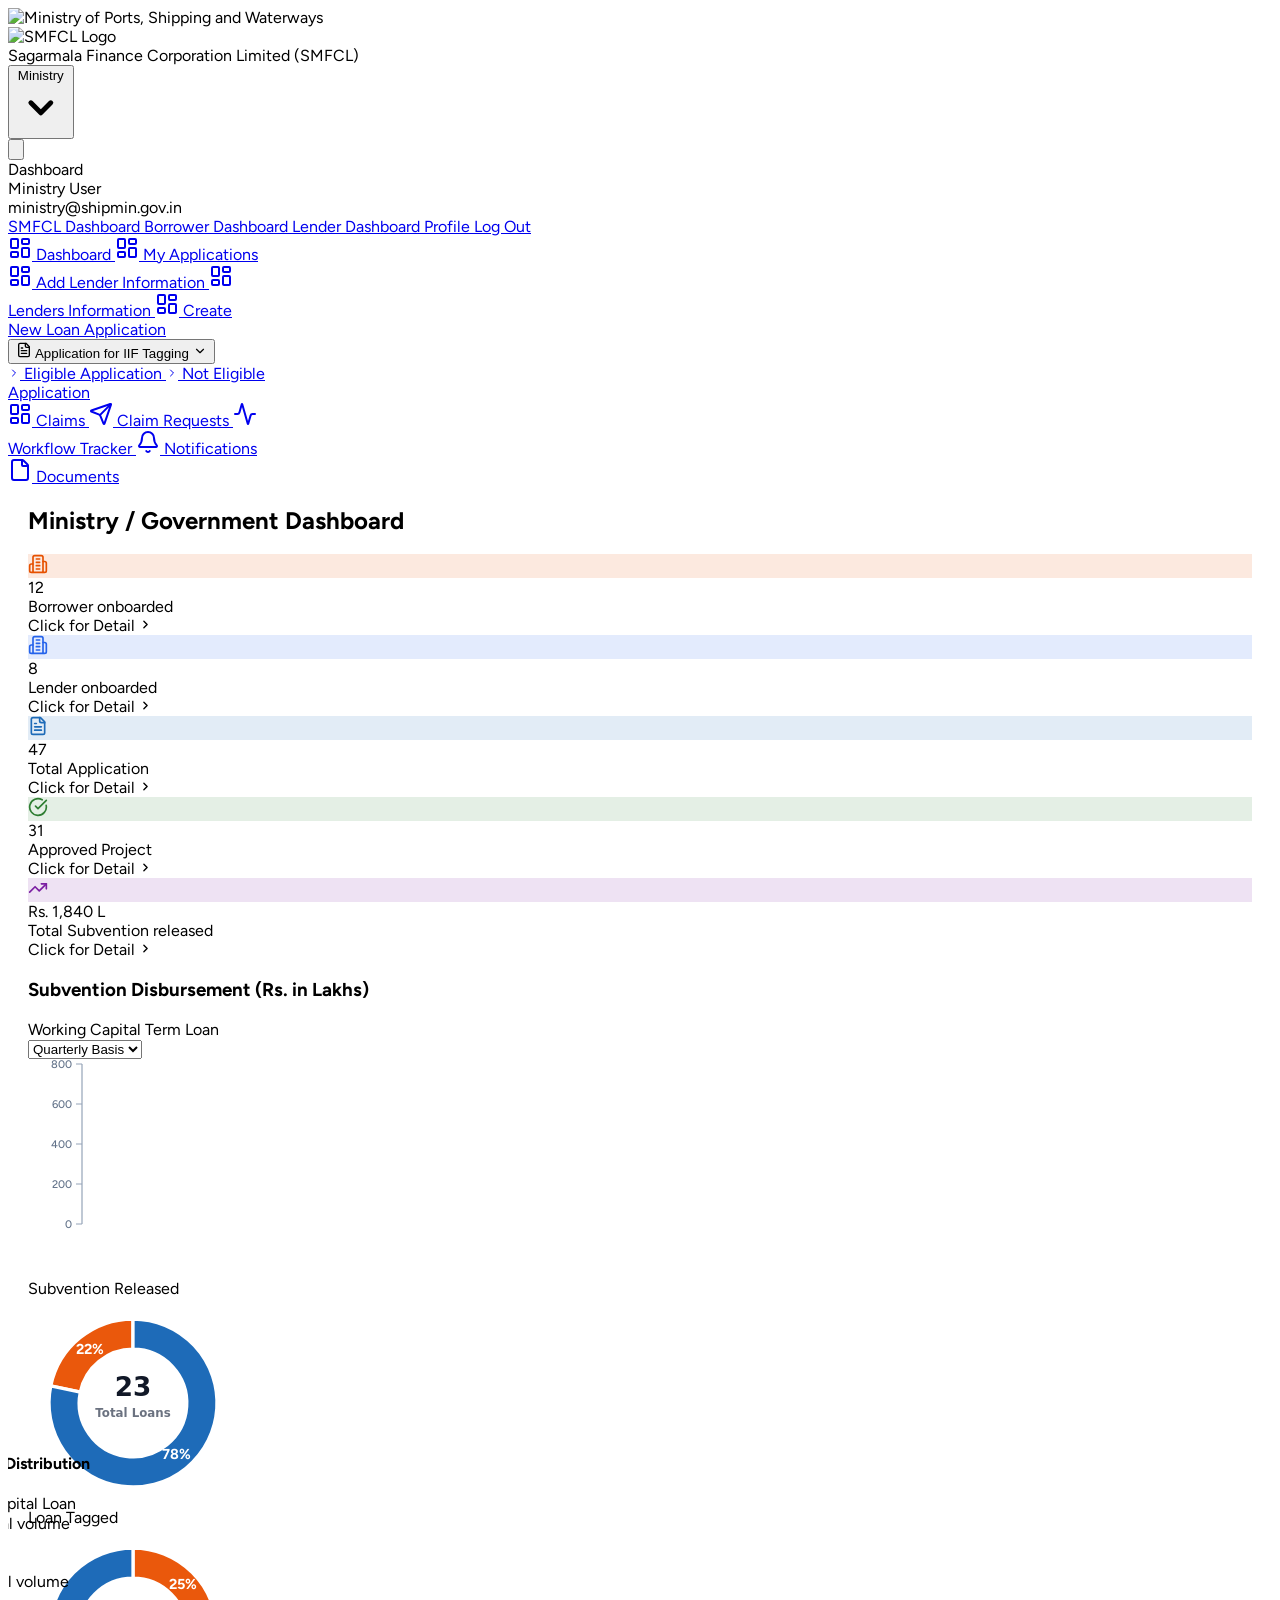
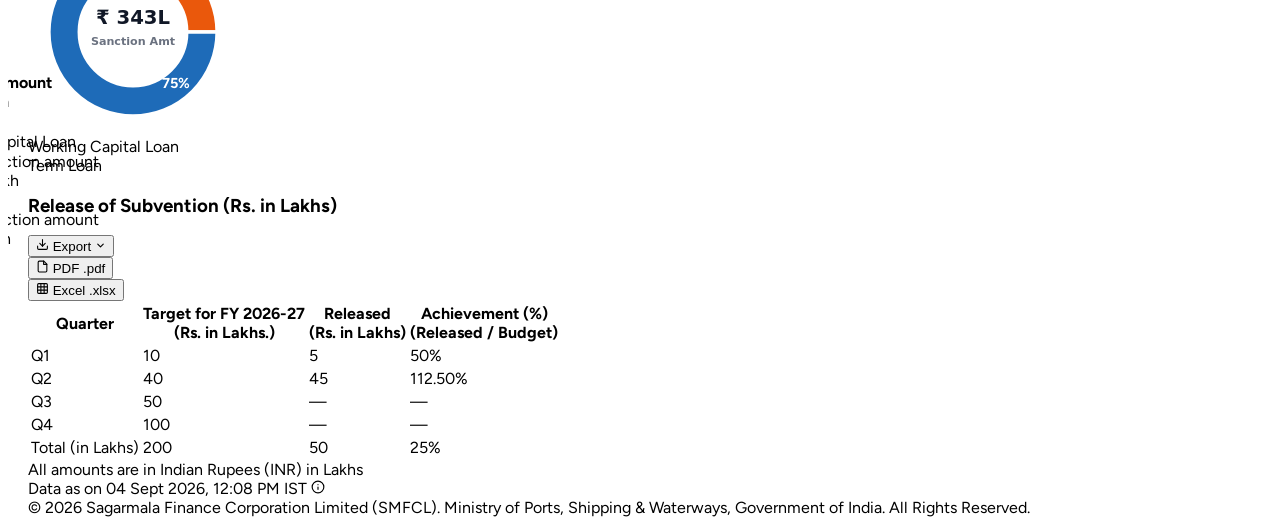
==== commit f0f020f7: "fixed scrolling ui" ====
--- a/index.html
+++ b/index.html
@@ -764,43 +764,43 @@
                                         </div>
                                     </div>
 
-                                    <!-- Visible Horizontal Scroll Bar with Left/Right Scroll Buttons (ONLY on Mobile Devices for Yearly Basis) -->
-                                    <div id="chartMobileScrollBar" class="md:hidden mt-3 pt-2.5 border-t border-gray-100 flex flex-col gap-2 w-full max-w-full overflow-hidden select-none box-border" style="display: none;">
-                                        <!-- Active Range / Hint Info -->
+                                    <!-- Ultra-Sleek, Compact Premium Mobile Scrubber Controller (ONLY on Mobile Devices for Yearly Basis) -->
+                                    <div id="chartMobileScrollBar" class="md:hidden mt-1.5 pt-1.5 border-t border-gray-100 flex flex-col gap-1.5 w-full max-w-full overflow-hidden select-none box-border" style="display: none;">
+                                        <!-- Active Range / Hint Info (Single-line micro-status) -->
                                         <div class="flex items-center justify-between text-xs px-0.5">
-                                            <span class="inline-flex items-center gap-1.5 font-semibold text-gray-700">
-                                                <span class="w-2 h-2 rounded-full bg-blue-600 animate-pulse"></span>
-                                                <span>Years:</span>
-                                                <span id="chartVisibleRangeBadge" class="px-2 py-0.5 bg-blue-50 text-blue-700 font-bold rounded-md border border-blue-200 text-[11px]">FY 2020-21 – FY 2026-27</span>
-                                            </span>
-                                            <span class="text-[11px] text-gray-400 flex items-center gap-1">
-                                                <svg xmlns="http://www.w3.org/2000/svg" width="12" height="12" viewBox="0 0 24 24" fill="none" stroke="currentColor" stroke-width="2" stroke-linecap="round" stroke-linejoin="round"><polyline points="15 18 9 12 15 6"></polyline></svg>
+                                            <div class="inline-flex items-center gap-1.5">
+                                                <span class="relative flex h-2 w-2">
+                                                    <span class="animate-ping absolute inline-flex h-full w-full rounded-full bg-blue-400 opacity-75"></span>
+                                                    <span class="relative inline-flex rounded-full h-2 w-2 bg-blue-600"></span>
+                                                </span>
+                                                <span class="text-[11px] font-semibold text-gray-500">Timeline:</span>
+                                                <span id="chartVisibleRangeBadge" class="px-2 py-0.5 bg-blue-50/90 text-blue-700 font-bold rounded-full border border-blue-200/80 text-[10px] tracking-tight shadow-2xs">FY 2020-21 – FY 2026-27</span>
+                                            </div>
+                                            <span class="text-[10px] text-gray-400 font-medium flex items-center gap-1">
+                                                <svg xmlns="http://www.w3.org/2000/svg" width="10" height="10" viewBox="0 0 24 24" fill="none" stroke="currentColor" stroke-width="2" stroke-linecap="round" stroke-linejoin="round"><polyline points="15 18 9 12 15 6"></polyline></svg>
                                                 <span>Swipe chart</span>
-                                                <svg xmlns="http://www.w3.org/2000/svg" width="12" height="12" viewBox="0 0 24 24" fill="none" stroke="currentColor" stroke-width="2" stroke-linecap="round" stroke-linejoin="round"><polyline points="9 18 15 12 9 6"></polyline></svg>
+                                                <svg xmlns="http://www.w3.org/2000/svg" width="10" height="10" viewBox="0 0 24 24" fill="none" stroke="currentColor" stroke-width="2" stroke-linecap="round" stroke-linejoin="round"><polyline points="9 18 15 12 9 6"></polyline></svg>
                                             </span>
                                         </div>
 
-                                        <!-- Scroll Bar with Left Button [◀], Track + Draggable Thumb, Right Button [▶] -->
-                                        <div class="flex items-center gap-2 w-full max-w-full box-border">
-                                            <!-- Left Scroll Button (Earlier Years) -->
-                                            <button type="button" id="chartScrollPrevBtn" title="Scroll to earlier years (hold for continuous scroll)" aria-label="Scroll to earlier years" class="shrink-0 w-9 h-9 flex items-center justify-center rounded-lg bg-white hover:bg-blue-50 active:bg-blue-100 text-gray-700 hover:text-blue-700 border border-gray-300 active:border-blue-400 shadow-2xs transition-all cursor-pointer">
-                                                <svg xmlns="http://www.w3.org/2000/svg" width="16" height="16" viewBox="0 0 24 24" fill="none" stroke="currentColor" stroke-width="2.5" stroke-linecap="round" stroke-linejoin="round"><polyline points="15 18 9 12 15 6"></polyline></svg>
+                                        <!-- Sleek Scrubber Row: [ ‹ ] [ ====== ( pill ) ====== ] [ › ] -->
+                                        <div class="flex items-center gap-1.5 w-full max-w-full box-border">
+                                            <!-- Sleek Circular Left Button -->
+                                            <button type="button" id="chartScrollPrevBtn" title="Scroll to earlier years (hold for continuous scroll)" aria-label="Scroll to earlier years" class="shrink-0 w-6 h-6 flex items-center justify-center rounded-full bg-slate-50 hover:bg-blue-50 active:bg-blue-600 active:text-white text-slate-500 border border-slate-200 shadow-2xs transition-all cursor-pointer active:scale-90">
+                                                <svg xmlns="http://www.w3.org/2000/svg" width="11" height="11" viewBox="0 0 24 24" fill="none" stroke="currentColor" stroke-width="2.5" stroke-linecap="round" stroke-linejoin="round"><polyline points="15 18 9 12 15 6"></polyline></svg>
                                             </button>
 
-                                            <!-- Horizontal Scroll Track with Draggable Thumb -->
-                                            <div id="chartCustomScrollTrack" class="flex-1 min-w-0 h-9 bg-gray-100 hover:bg-gray-200/80 rounded-lg border border-gray-300 relative cursor-pointer overflow-hidden p-0.5 transition-colors" title="Tap anywhere or drag thumb to jump across years">
-                                                <div id="chartCustomScrollThumb" class="h-full bg-blue-600 hover:bg-blue-700 active:bg-blue-800 rounded-md absolute top-0.5 left-0.5 transition-all duration-75 shadow-xs cursor-grab flex items-center justify-center text-white" style="width: 50px; left: 2px;">
-                                                    <div class="flex items-center gap-0.5 opacity-80 pointer-events-none">
-                                                        <span class="w-0.5 h-3.5 bg-white rounded-full"></span>
-                                                        <span class="w-0.5 h-3.5 bg-white rounded-full"></span>
-                                                        <span class="w-0.5 h-3.5 bg-white rounded-full"></span>
-                                                    </div>
+                                            <!-- Sleek Capsule Track with Draggable Pill Thumb -->
+                                            <div id="chartCustomScrollTrack" class="flex-1 min-w-0 h-5 bg-slate-100 hover:bg-slate-200/60 rounded-full border border-slate-200/80 relative cursor-pointer overflow-hidden p-0.5 transition-colors" title="Tap anywhere or drag thumb to jump across years">
+                                                <div id="chartCustomScrollThumb" class="h-full bg-gradient-to-r from-blue-600 to-indigo-600 hover:from-blue-700 hover:to-indigo-700 active:brightness-110 rounded-full absolute top-0 left-0 transition-all duration-75 shadow-xs cursor-grab flex items-center justify-center" style="width: 44px; left: 2px;">
+                                                    <!-- Minimalist iOS Pill Grip -->
+                                                    <div class="w-3.5 h-1 bg-white/90 rounded-full pointer-events-none shadow-2xs"></div>
                                                 </div>
                                             </div>
 
-                                            <!-- Right Scroll Button (Recent Years) -->
-                                            <button type="button" id="chartScrollNextBtn" title="Scroll to recent years (hold for continuous scroll)" aria-label="Scroll to recent years" class="shrink-0 w-9 h-9 flex items-center justify-center rounded-lg bg-white hover:bg-blue-50 active:bg-blue-100 text-gray-700 hover:text-blue-700 border border-gray-300 active:border-blue-400 shadow-2xs transition-all cursor-pointer">
-                                                <svg xmlns="http://www.w3.org/2000/svg" width="16" height="16" viewBox="0 0 24 24" fill="none" stroke="currentColor" stroke-width="2.5" stroke-linecap="round" stroke-linejoin="round"><polyline points="9 18 15 12 9 6"></polyline></svg>
+                                            <!-- Sleek Circular Right Button -->
+                                            <button type="button" id="chartScrollNextBtn" title="Scroll to recent years (hold for continuous scroll)" aria-label="Scroll to recent years" class="shrink-0 w-6 h-6 flex items-center justify-center rounded-full bg-slate-50 hover:bg-blue-50 active:bg-blue-600 active:text-white text-slate-500 border border-slate-200 shadow-2xs transition-all cursor-pointer active:scale-90">
+                                                <svg xmlns="http://www.w3.org/2000/svg" width="11" height="11" viewBox="0 0 24 24" fill="none" stroke="currentColor" stroke-width="2.5" stroke-linecap="round" stroke-linejoin="round"><polyline points="9 18 15 12 9 6"></polyline></svg>
                                             </button>
                                         </div>
                                     </div>
@@ -1165,7 +1165,7 @@
 
                     if (maxScroll > 10) {
                         const visibleRatio = Math.min(1, Math.max(0.08, scrollContainer.clientWidth / scrollContainer.scrollWidth));
-                        const thumbWidthPx = Math.max(48, Math.min(trackWidth * 0.45, trackWidth * visibleRatio));
+                        const thumbWidthPx = Math.max(40, Math.min(trackWidth * 0.4, trackWidth * visibleRatio));
                         const availableTrackSpace = Math.max(1, trackWidth - thumbWidthPx - 4);
                         const scrollFraction = Math.max(0, Math.min(1, scrollContainer.scrollLeft / maxScroll));
                         const thumbLeftPx = 2 + scrollFraction * availableTrackSpace;
@@ -1181,7 +1181,7 @@
                             rangeBadge.textContent = `${yearly50Labels[firstIdx]} – ${yearly50Labels[lastIdx]}`;
                         }
                     } else {
-                        scrollThumb.style.width = '60px';
+                        scrollThumb.style.width = '44px';
                         scrollThumb.style.left = '2px';
                     }
                 }
@@ -1429,7 +1429,7 @@
                     scrollTrack.addEventListener('pointerdown', (e) => {
                         if (e.target === scrollThumb || scrollThumb.contains(e.target)) return;
                         const trackRect = scrollTrack.getBoundingClientRect();
-                        const thumbWidth = scrollThumb.offsetWidth || 50;
+                        const thumbWidth = scrollThumb.offsetWidth || 44;
                         const usableTrack = Math.max(1, trackRect.width - thumbWidth - 4);
                         const clickX = Math.max(0, Math.min(usableTrack, e.clientX - trackRect.left - (thumbWidth / 2)));
                         const fraction = clickX / usableTrack;
@@ -1454,7 +1454,7 @@
                     const moveThumbDrag = (e) => {
                         if (!isThumbDragging) return;
                         const trackRect = scrollTrack.getBoundingClientRect();
-                        const thumbWidth = scrollThumb.offsetWidth || 50;
+                        const thumbWidth = scrollThumb.offsetWidth || 44;
                         const usableTrack = Math.max(1, trackRect.width - thumbWidth - 4);
                         const currentX = Math.max(0, Math.min(usableTrack, e.clientX - trackRect.left - (thumbWidth / 2)));
                         const fraction = currentX / usableTrack;
--- a/responsive.css
+++ b/responsive.css
@@ -145,9 +145,10 @@
    ============================================================================== */
 
 /* ------------------------------------------------------------------------------
-   5.1 Ministry Dashboard - Subvention Disbursement Bar Chart
-   ------------------------------------------------------------------------------ */
-#chartScrollContainer {
+   5.1 Ministry & SMFCL Dashboard - Subvention & Disbursement Scrollable Charts
+   ------------------------------------------------------------------------------ */
+#chartScrollContainer,
+#disbursementScrollContainer {
     flex: 1 1 0% !important;
     min-width: 0 !important;
     width: 0 !important;
@@ -159,36 +160,42 @@
     overscroll-behavior-x: contain !important;
 }
 
-#subventionChartSvg {
+#subventionChartSvg,
+#disbursementChartSvg {
     display: block !important;
     max-width: none !important;
     touch-action: pan-x pan-y !important;
 }
 
-#chartYAxisSvg {
+#chartYAxisSvg,
+#disbursementYAxisSvg {
     display: block !important;
 }
 
-#subventionTooltip {
+#subventionTooltip,
+#chartTooltip {
     max-width: calc(100vw - 40px) !important;
     pointer-events: none !important;
 }
 
 /* On mobile devices (<= 768px), hide native scrollbar since touch swiping and custom controller are active */
 @media (max-width: 768px) {
-    #chartScrollContainer::-webkit-scrollbar {
+    #chartScrollContainer::-webkit-scrollbar,
+    #disbursementScrollContainer::-webkit-scrollbar {
         display: none !important;
         height: 0 !important;
         width: 0 !important;
     }
-    #chartScrollContainer {
+    #chartScrollContainer,
+    #disbursementScrollContainer {
         scrollbar-width: none !important;
         -ms-overflow-style: none !important;
     }
 }
 
 /* Horizontal Scroll Bar & Buttons ONLY for Mobile Devices (<= 768px) */
-#chartMobileScrollBar {
+#chartMobileScrollBar,
+#disbursementMobileScrollBar {
     display: none !important;
     width: 100% !important;
     max-width: 100% !important;
@@ -196,28 +203,46 @@
 }
 
 @media (max-width: 768px) {
-    #chartMobileScrollBar.yearly-active {
+    #chartMobileScrollBar.yearly-active,
+    #disbursementMobileScrollBar.yearly-active {
         display: flex !important;
     }
 }
 
 #chartScrollPrevBtn,
-#chartScrollNextBtn {
+#chartScrollNextBtn,
+#disbursementScrollPrevBtn,
+#disbursementScrollNextBtn {
     touch-action: manipulation;
     -webkit-user-select: none;
     user-select: none;
-}
-
-#chartCustomScrollTrack {
+    -webkit-tap-highlight-color: transparent;
+}
+
+#chartCustomScrollTrack,
+#disbursementCustomScrollTrack {
     touch-action: none;
     -webkit-user-select: none;
     user-select: none;
-}
-
-#chartCustomScrollThumb {
+    -webkit-tap-highlight-color: transparent;
+}
+
+#chartCustomScrollThumb,
+#disbursementCustomScrollThumb {
     touch-action: none;
     -webkit-user-select: none;
     user-select: none;
+    position: absolute;
+}
+
+#chartCustomScrollThumb::after,
+#disbursementCustomScrollThumb::after {
+    content: '';
+    position: absolute;
+    top: -8px;
+    bottom: -8px;
+    left: -4px;
+    right: -4px;
 }
 
 /* ------------------------------------------------------------------------------
